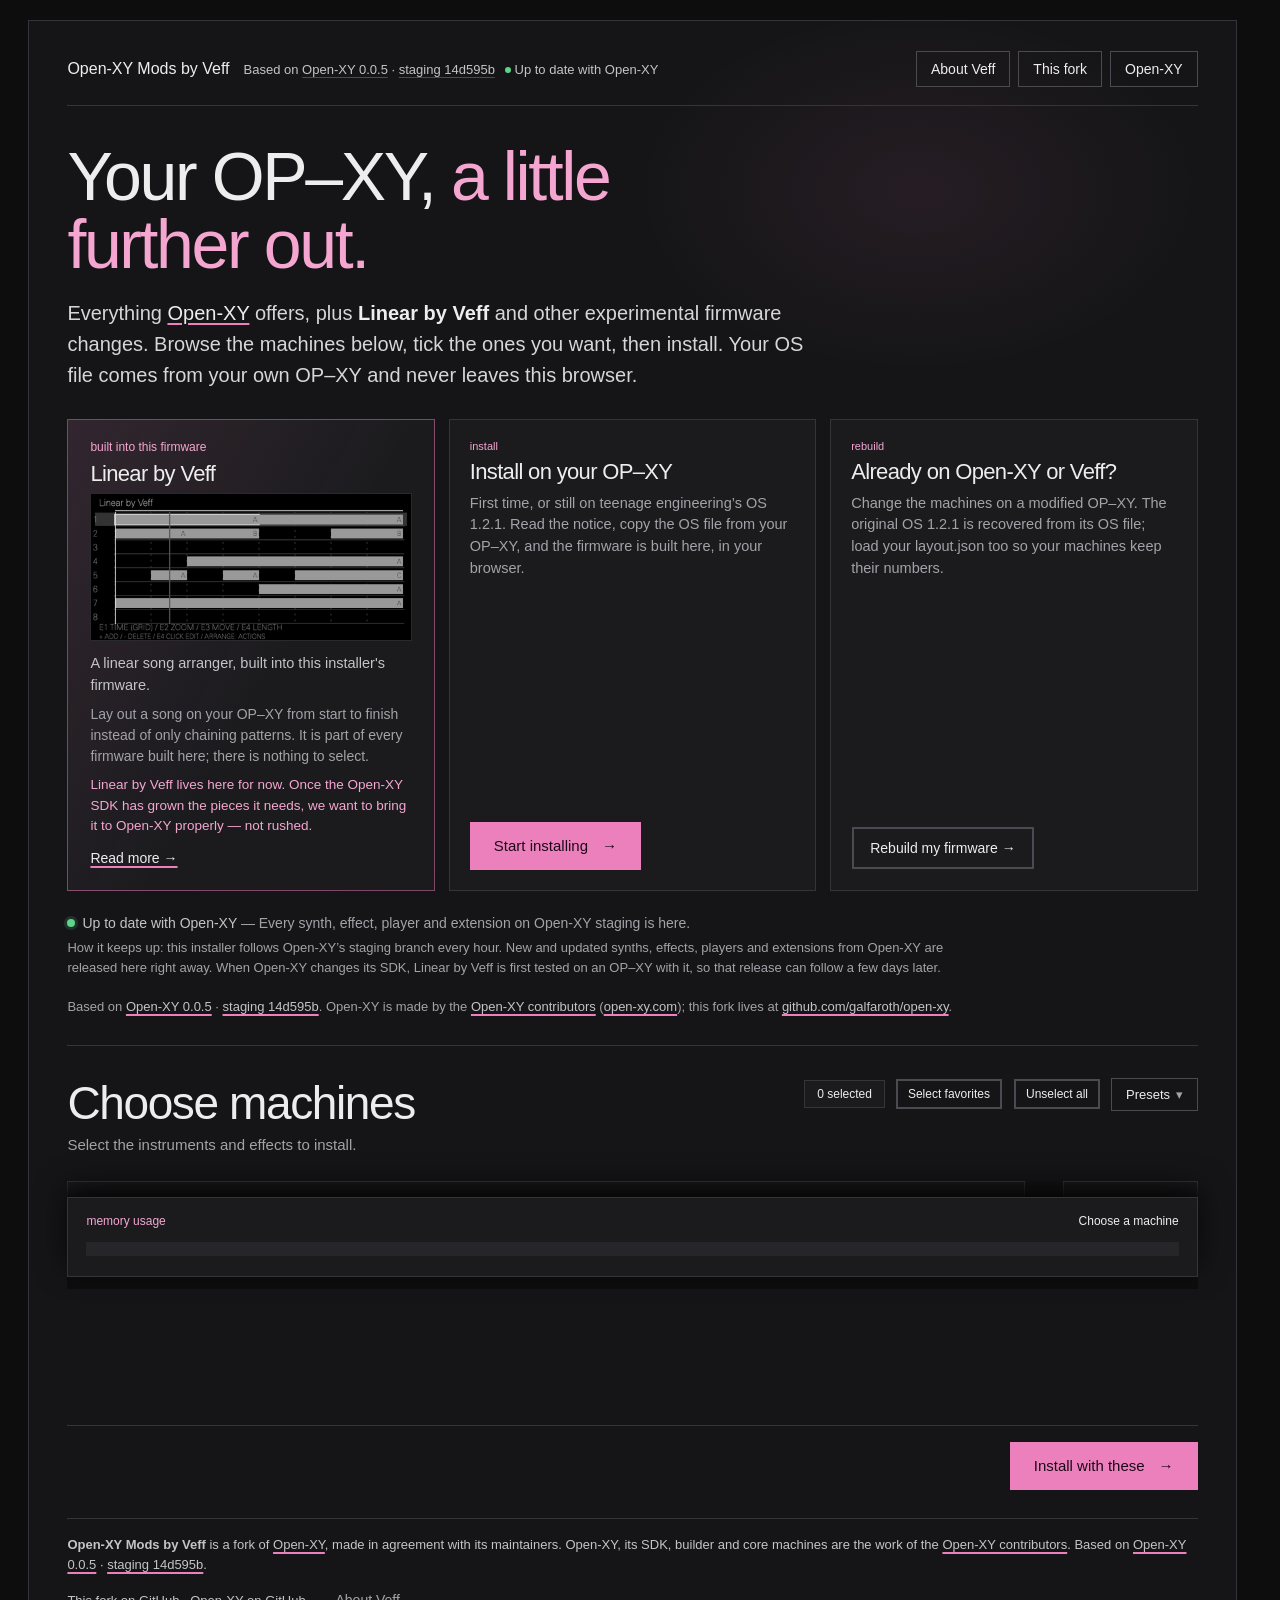
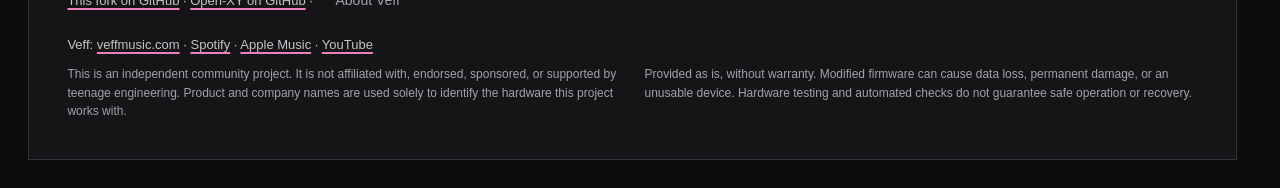
==== index.html @ 8dfc34b8 "Installer from veff/staging c35cbe0 (kit 011: Open-XY staging 14d595b) Co-Authored-By: Claude Opus 5" ====
<!doctype html>
<html lang="en">
<meta charset="utf-8">
<meta name="viewport" content="width=device-width,initial-scale=1">
<meta name="color-scheme" content="dark">
<meta name="theme-color" content="#0d0d0e">
<meta http-equiv="Content-Security-Policy" content="default-src 'none'; script-src 'self' blob: 'wasm-unsafe-eval'; style-src 'self' 'unsafe-inline'; img-src data: blob:; connect-src 'self'; base-uri 'none'; form-action 'none'">
<title>Open-XY Mods by Veff</title>
<meta name="description" content="Open-XY Mods by Veff: an Open-XY installer for the OP–XY with everything Open-XY offers, plus Linear by Veff and other experimental changes. Your firmware never leaves your browser.">
<!-- styles -->
<script type="module" crossorigin src="./assets/index-CyE6xNlh.js"></script>
<link rel="stylesheet" crossorigin href="./assets/index-BJRXns6r.css">

<body>
<main>
  <aside class="sidebar">
  <header class="masthead"><div class="brand"><span class="brand-mark" aria-hidden="true"></span><span class="brand-words"><strong class="brand-name">Open-XY Mods by Veff</strong><span class="brand-product">installer<span id="builder-version" class="brand-version"></span></span><span class="brand-base"><span data-veff-base></span> <span class="brand-sync" data-veff-sync="short"></span></span></span></div></header>
  <nav class="steps" id="phase-nav" hidden aria-label="Build progress">
    <button data-step="1" aria-current="step"><span class="nav-icon" data-icon="firmware"></span><span><b>01</b>OS</span></button>
    <button data-step="2" disabled><span class="nav-icon" data-icon="machines"></span><span><b>02</b>Machines</span></button>
    <button data-step="3" disabled><span class="nav-icon" data-icon="controls"></span><span><b>03</b>Extensions</span></button>
    <button data-step="4" disabled><span class="nav-icon" data-icon="install"></span><span><b>04</b>Install</span></button>
  </nav>
  <div id="install-summary" class="install-summary" hidden><button type="button" id="install-change" class="text-button" aria-label="Back to the catalog to change the selection">← Change selection</button><span id="install-summary-text"></span></div>
  <nav class="source-links" aria-label="Projects"><button type="button" class="source-link about-open" data-about-open hidden>About Veff</button><a class="source-link" href="https://github.com/galfaroth/open-xy" target="_blank" rel="noopener noreferrer">This fork</a><a class="source-link" href="https://github.com/etcetc000/open-xy" target="_blank" rel="noopener noreferrer">Open-XY</a></nav>
  </aside>
  <div class="main-stage">
  <section id="browser-gate" class="panel browser-notice" aria-labelledby="browser-notice-title">
    <span class="eyebrow">Before you start</span>
    <h1 id="browser-notice-title" tabindex="-1">Use a compatible desktop browser.</h1>
    <p>This guide needs Web MIDI for device setup and WebUSB for file transfers on Mac. Desktop Chrome, Edge and Opera support both.</p>
    <p id="browser-blocked" role="alert" hidden>This browser doesn’t expose both required features, or you’re using a mobile device. Open this page in a compatible browser on your computer. <a href="https://www.google.com/chrome/" target="_blank" rel="noopener noreferrer">Get Chrome</a></p>
    <noscript><p>JavaScript is required to check your browser and use the builder.</p></noscript>
    <button type="button" class="text-button gate-browse" data-browse hidden>← Back to the machines</button>
  </section>
  <section id="risk-gate" class="panel risk-notice" aria-labelledby="risk-title" hidden>
    <span class="eyebrow">Before you start</span>
    <h1 id="risk-title" tabindex="-1">Before you modify your OP–XY</h1>
    <p>This is experimental, unofficial software for modifying your device's firmware.</p>
    <p>Modified firmware can cause data loss, permanent hardware damage, or make your device unusable ("bricking"). Recovery is not guaranteed.</p>
    <p>This site and its software are independent of teenage engineering and are not affiliated with, endorsed, sponsored, or supported by teenage engineering.</p>
    <p>The software is provided as is, without warranty. Proceed only if you understand and accept these risks. Back up any device content you want to keep before installing modified firmware.</p>
    <form id="risk-form">
      <label class="risk-accept"><input id="risk-acknowledgement" type="checkbox" required disabled><span>I have read this notice, understand the risks, and accept responsibility for proceeding and for any resulting damage or data loss.</span></label>
      <button id="risk-continue" class="primary" type="submit" disabled>Continue to builder</button>
    </form>
    <noscript><p>JavaScript is required to acknowledge this notice and use the builder.</p></noscript>
    <button type="button" class="text-button gate-browse" data-browse hidden>← Back to the machines</button>
  </section>
  <div id="builder-workspace" hidden inert>
  <p id="status" role="status" aria-live="polite">Loading machines…</p>
  <section data-page="1" class="input-page" aria-labelledby="input-title">
    <div class="page-header"><div><span class="eyebrow">Step 1 of 4 · OS</span><h1 id="input-title" class="sr-only" tabindex="-1">Choose OS</h1></div></div>
    <!-- Step 1 screens share the guide's layout: the OP–XY on the left, the step on the right. -->
    <!-- The OS version comes first: an open-xy OS made from an older OS is not 1.2.1. -->
    <section id="os-version" class="panel flow-shell step-screen" aria-labelledby="os-version-title">
      <div class="flow-body"><div class="flow-visual" data-device-art></div><div class="flow-copy">
        <h2 id="os-version-title" tabindex="-1">Is your OP–XY on OS 1.2.1?</h2>
        <p>open-xy builds only from teenage engineering’s OS 1.2.1. An open-xy OS made from an older OS does not count: if your OP–XY shows OPEN at startup, it must end in 1.2.1.</p>
        <div class="flow-actions"><button id="os-version-yes" class="primary">Yes, it’s on 1.2.1</button><button id="os-version-no" class="secondary">No, or I’m not sure</button></div>
      </div></div>
    </section>
    <section id="os-update" class="panel flow-shell step-screen" aria-labelledby="os-update-title" hidden>
      <div class="flow-body"><div class="flow-visual" data-device-art></div><div class="flow-copy">
        <h2 id="os-update-title" tabindex="-1">Install OS 1.2.1 first.</h2>
        <p>Install it with teenage engineering’s updater, as for any OS update. It keeps your projects and replaces an open-xy OS.</p>
        <p><a href="https://teenage.engineering/_software/op-xy/opxy_firmware_1_2_1.tfw" target="_blank" rel="noopener noreferrer">Download official OS 1.2.1 (.tfw)</a> · <a href="https://teenage.engineering/guides/op-xy/te-boot" target="_blank" rel="noopener noreferrer">Official installation guide</a></p>
        <div class="flow-actions"><button id="os-update-done" class="primary">It’s on 1.2.1 now</button></div>
        <div class="flow-navigation"><button id="os-update-back" class="text-button">← Back</button></div>
      </div></div>
    </section>
    <section id="computer-choice" class="panel flow-shell step-screen" aria-labelledby="computer-title" hidden>
      <div class="flow-body"><div class="flow-visual" data-device-art></div><div class="flow-copy">
        <h2 id="computer-title" tabindex="-1">Which computer are you using?</h2>
        <p>Choose your computer so we can show the right file transfer steps.</p>
        <div class="flow-actions"><button id="source-mac" class="primary">Mac</button><button id="source-windows" class="secondary">Windows</button></div>
      </div></div>
    </section>
    <section id="source-start" class="panel flow-shell step-screen" aria-labelledby="source-title" hidden>
      <div class="flow-body"><div id="source-device-art" class="flow-visual" data-device-art></div><div class="flow-copy">
        <h2 id="source-title" tabindex="-1">Start with your OP–XY’s OS file.</h2>
        <p class="os-note"><strong>This is not the .tfw update file teenage engineering hosts on its site.</strong> It is the OS file, os.ldr, that your OP–XY keeps on itself. Copy it from your device.</p>
        <div class="flow-actions"><button id="source-device" class="primary">Help me get the OS file</button><button id="source-local" class="secondary">I already have the OS file</button></div>
        <div class="flow-navigation"><button id="source-computer-change" class="text-button">Change computer</button></div>
      </div></div>
    </section>
    <div id="source-flow-host" class="flow-shell"></div>
    <section id="file-panel" class="panel flow-shell step-screen" aria-labelledby="files-title" hidden>
    <div class="flow-body"><div class="flow-visual" data-device-art></div><div class="flow-copy file-panel">
    <h2 id="files-title" tabindex="-1">Choose your OS file.</h2>
    <label class="drop" id="firmware-drop"><span class="file-icon" data-icon="firmware" aria-hidden="true"></span><strong>Choose OS</strong><span>or drop os.ldr here</span><input id="firmware" type="file" accept=".ldr" aria-label="Choose OS"></label>
    <p id="firmware-result" class="file-result" role="status" aria-live="polite">OP–XY OS 1.2.1 · original or open-xy</p>
    <button id="firmware-replace" class="file-button" hidden>Choose a different OS file</button>
    <a id="source-backup" class="file-button" download="os.ldr" hidden>Save a backup of the original OS</a>
    <p id="files-note" class="os-note"><strong>This is not the .tfw update file teenage engineering hosts on its site.</strong> It is the OS file, os.ldr, that your OP–XY keeps on itself. Copy it from your device.</p>
    <details><summary>Load your layout.json</summary><input id="restore" type="file" accept=".json" aria-label="Load your layout.json: your machines keep their numbers"></details>
    </div></div>
    </section>
    <div id="file-actions" class="actions flow-shell" hidden><button id="files-back" class="secondary">← Back</button><button id="choose" class="primary" disabled>Choose machines <span aria-hidden="true">→</span></button></div>
  </section>
  <section data-page="2" hidden aria-labelledby="machines-title">
    <section id="veff-intro" class="veff-intro" aria-labelledby="veff-intro-title" hidden>
      <div class="veff-top">
        <div class="veff-brand"><strong class="veff-brand-name">Open-XY Mods by Veff</strong><span class="veff-brand-base"><span data-veff-base></span> <span class="brand-sync" data-veff-sync="short"></span></span></div>
        <nav class="veff-links" aria-label="About and projects"><button type="button" class="text-button about-open" data-about-open hidden>About Veff</button><a href="https://github.com/galfaroth/open-xy" target="_blank" rel="noopener noreferrer">This fork</a><a href="https://github.com/etcetc000/open-xy" target="_blank" rel="noopener noreferrer">Open-XY</a></nav>
      </div>
      <h2 id="veff-intro-title" class="veff-title">Your OP–XY, <span class="veff-hl">a little further out.</span></h2>
      <p class="veff-lead">Everything <a href="https://beta.open-xy.com" target="_blank" rel="noopener noreferrer">Open-XY</a> offers, plus <strong>Linear by Veff</strong> and other experimental firmware changes. Browse the machines below, tick the ones you want, then install. Your OS file comes from your own OP–XY and never leaves this browser.</p>
      <div class="veff-paths">
        <div class="path-card path-feature" data-veff-features="full"></div>
        <article class="path-card"><span class="path-tag">Install</span><h3>Install on your OP–XY</h3><p>First time, or still on teenage engineering’s OS 1.2.1. Read the notice, copy the OS file from your OP–XY, and the firmware is built here, in your browser.</p><button type="button" id="path-install" class="primary">Start installing <span aria-hidden="true">→</span></button></article>
        <article class="path-card"><span class="path-tag">Rebuild</span><h3>Already on Open-XY or Veff?</h3><p>Change the machines on a modified OP–XY. The original OS 1.2.1 is recovered from its OS file; load your layout.json too so your machines keep their numbers.</p><button type="button" id="path-rebuild" class="secondary">Rebuild my firmware <span aria-hidden="true">→</span></button></article>
      </div>
      <div class="veff-sync"><p class="veff-sync-state" data-veff-sync></p>
        <p class="veff-sync-how">How it keeps up: this installer follows Open-XY’s staging branch every hour. New and updated synths, effects, players and extensions from Open-XY are released here right away. When Open-XY changes its SDK, Linear by Veff is first tested on an OP–XY with it, so that release can follow a few days later.</p></div>
      <p class="veff-credit"><span data-veff-base></span>. Open-XY is made by the <a href="https://github.com/etcetc000/open-xy/graphs/contributors" target="_blank" rel="noopener noreferrer">Open-XY contributors</a> (<a href="https://open-xy.com" target="_blank" rel="noopener noreferrer">open-xy.com</a>); this fork lives at <a href="https://github.com/galfaroth/open-xy" target="_blank" rel="noopener noreferrer">github.com/galfaroth/open-xy</a>.</p>
    </section>
    <div class="page-header"><div><span class="eyebrow">Step 2 of 4 · Choose machines</span><h1 id="machines-title" tabindex="-1">Choose machines</h1><p>Select the instruments and effects to install.</p></div><div class="selection-tools"><span id="selection-count" class="counter">0 selected</span><button type="button" id="select-favorites" class="secondary compact" data-catalog-tool hidden>Select favorites</button><button type="button" id="unselect-all" class="secondary compact" data-catalog-tool hidden>Unselect all</button>
      <details id="machine-presets" class="presets"><summary>Presets</summary>
        <div class="presets-panel">
          <p id="presets-empty" class="presets-note">Save the machines you’ve selected to choose them again in one step.</p>
          <ul id="presets-list" class="presets-list" aria-label="Saved presets"></ul>
          <form id="preset-form" class="preset-form"><input id="preset-name" type="text" maxlength="40" placeholder="Preset name" aria-label="Preset name" autocomplete="off" spellcheck="false"><button type="submit" class="secondary">Save selection</button></form>
          <p id="preset-message" class="presets-note" role="status" aria-live="polite"></p>
          <p class="presets-note">Kept in this browser only.</p>
        </div>
      </details></div></div>
    <aside id="veff-featured" class="veff-featured" aria-label="Built into this firmware" hidden><div data-veff-features></div></aside>
    <div id="machine-workspace" class="workspace machine-workspace">
      <div class="browse-column"><div class="browse" role="search" aria-label="Find machines">
        <div class="browse-row"><input id="machine-search" type="search" placeholder="Search by name, author or keyword" aria-label="Search machines" autocomplete="off" spellcheck="false">
          <label class="browse-sort"><span>Sort</span><select id="machine-sort" aria-label="Sort machines"><option value="featured">Open-XY first</option><option value="name">Name</option><option value="author">Author</option><option value="kind">Kind</option></select></label></div>
        <div class="filters" role="group" aria-label="Filter machines by kind"><button data-filter="all" aria-pressed="true">All</button><button data-filter="synth" aria-pressed="false">Synths</button><button data-filter="drum" aria-pressed="false">Drums</button><button data-filter="sample" aria-pressed="false">Samplers</button><button data-filter="effect" aria-pressed="false">Effects</button><button data-filter="player" aria-pressed="false">Players</button><button data-filter="extension" aria-pressed="false" data-catalog-only hidden>Extensions</button><button id="favorites-filter" class="favorites-filter" aria-pressed="false"><span aria-hidden="true">★</span> Favorites</button></div>
        <div id="keyword-filters" class="keyword-filters" role="group" aria-label="Filter machines by keyword" hidden></div>
        <p id="browse-result" class="browse-result" role="status" aria-live="polite"></p>
      </div><div id="machines" class="machine-list"></div><div id="machine-capacity-host"><section id="selection-capacity" class="capacity" aria-label="Memory"><div class="capacity-heading"><h2>Memory usage</h2><strong id="room-value">Choose a machine</strong></div><div class="memory-bar" tabindex="0" aria-describedby="memory-breakdown"><div id="memory-map" class="memory-map" role="img" aria-label="Memory used by each machine"></div><div id="memory-breakdown" class="memory-breakdown" role="tooltip"><div id="memory-legend" class="memory-legend"></div><dl id="capacity-details" class="machine-facts"></dl><p id="capacity-foot" class="capacity-foot">CPU load is not measured</p></div></div></section></div></div>
      <aside class="inspector machine-inspector" aria-label="Machine details">
        <div class="detail-bar"><button id="detail-back" type="button" class="secondary detail-back">← All machines</button><button id="detail-select" type="button" class="primary detail-select" aria-pressed="false">Add to install</button></div>
        <div class="detail-media"><div class="preview-space"><div id="art-preview" class="art-preview"></div></div><p id="art-caption" class="caption"></p>
        <details id="preview-controls-panel" class="preview-options">
          <summary>Play it in the browser</summary>
          <div class="preview-options-body"><div id="controls" class="controls"></div><div id="audition-controls" class="audition-controls" aria-label="Sound preview"></div></div>
        </details></div>
        <div class="detail-info"><div class="summary-space"><div id="machine-summary"><div class="inspector-top"><span id="detail-kind" class="eyebrow detail-kind">Synth</span><span class="tag">Experimental</span></div><h2 id="detail-name" class="detail-name"></h2><p id="detail-description" class="detail-description"></p><p id="detail-keywords" class="detail-keywords"></p><p id="detail-source" class="detail-source"></p><p id="community-notice" class="community-notice" hidden>Community machines aren’t officially supported by the Open-XY SDK. Use at your own risk; instability or unexpected audio may occur.</p></div></div>
        <div id="detail-veff" class="detail-veff" hidden></div>
        <section class="detail-section" aria-labelledby="detail-controls-title"><h3 id="detail-controls-title">Controls</h3><div id="detail-controls-list"></div></section>
        <section class="detail-section" aria-labelledby="detail-help-title"><h3 id="detail-help-title">How to use it</h3><div id="detail-help-text" class="detail-help"></div></section>
        <details class="detail-facts"><summary>Machine details</summary><dl class="machine-facts" id="machine-facts"></dl></details></div>
      </aside>
    </div>

    <div class="actions"><button data-step="1" class="secondary">← OS</button><button id="choose-extensions" class="primary" disabled>Choose extensions <span aria-hidden="true">→</span></button><button type="button" id="browse-install" class="primary browse-install">Install with these <span aria-hidden="true">→</span></button></div>
  </section>
  <section data-page="3" hidden aria-labelledby="extensions-title">
    <div class="page-header"><div><span class="eyebrow">Step 3 of 4 · Extensions</span><h1 id="extensions-title" tabindex="-1">Choose extensions</h1><p>Choose optional changes to your OP–XY’s look and workflow.</p></div><span id="extension-count" class="counter">None selected</span></div>
    <div class="workspace extension-workspace">
      <div class="extension-list-column"><div id="graphics-extension" class="machine graphics-extension">
        <label class="graphics-extension-check"><input id="grayscale-graphics" type="checkbox" aria-label="Grayscale machine graphics" aria-describedby="graphics-note"></label>
        <span class="machine-icon" data-icon="settings"></span>
        <div class="graphics-extension-copy"><label for="grayscale-graphics" class="graphics-extension-name">Grayscale machine graphics</label>
          <p id="graphics-note">Changes all selected custom machine screens to grayscale. Stock screens and grayscale designs stay unchanged.</p>
          <div class="graphics-extension-actions"><button id="preview-selected" type="button" class="secondary preview-selected" aria-haspopup="dialog" disabled>Configure</button><span id="graphics-overrides-count" aria-live="polite">All machines use the default.</span></div>
        </div>
      </div><div id="extensions" class="machine-list"></div><p id="extensions-empty" hidden>No other extensions are available in this collection.</p><div id="extension-capacity-host"></div></div>
      <aside class="inspector extension-inspector" aria-label="Extension details">
        <div id="extension-details"><div class="inspector-top"><span class="eyebrow">Extension</span><span class="tag">Experimental</span></div><h2 id="extension-name"></h2><p id="extension-description" class="detail-description"></p><p id="extension-note" class="extension-note"></p></div>
        <section class="selection-summary" aria-label="Your firmware"><h3>Your firmware</h3><dl id="build-selection" class="machine-facts"></dl><p id="extension-memory" class="caption" role="status"></p></section>
      </aside>
    </div>
    <div class="actions"><button data-step="2" class="secondary">← Machines</button><button id="build" class="primary" disabled>Build firmware <span aria-hidden="true">→</span></button></div>
  </section>
  <div id="capacity-toast" class="capacity-toast" role="alert" hidden></div>
  <dialog id="linear-guide" class="about-veff linear-guide" aria-labelledby="linear-guide-title"></dialog>
  <dialog id="about-veff" class="about-veff" aria-labelledby="about-veff-title"></dialog>
  <dialog id="selected-previews" aria-labelledby="selected-previews-title" aria-describedby="selected-previews-note">
    <div class="selected-previews-heading"><div class="selected-previews-title-group"><h2 id="selected-previews-title">Machine graphics</h2><span id="selected-previews-count"></span></div><button id="close-selected-previews" type="button" class="secondary" autofocus>Done</button></div>
    <div class="graphics-bulk-actions" role="group" aria-label="Apply graphics to all selected machines">
      <button id="graphics-all-grayscale" type="button" class="secondary">Make all grayscale</button>
      <button id="graphics-all-original" type="button" class="secondary">Restore all originals</button>
    </div>
    <p id="selected-previews-note">Change all machines together, or customize each below.</p>
    <div id="selected-previews-list" class="selected-previews-list"></div>
    <p class="selected-previews-footnote">Your choices apply to the build. Previews are static and silent.</p>
    <details class="graphics-example-disclosure"><summary>Comparison examples</summary>
    <section class="graphics-examples" aria-labelledby="graphics-examples-title">
      <h2 id="graphics-examples-title">Compare the look</h2>
      <div id="graphics-examples"></div>
      <p class="examples-note">Illustrative screens. Your machines may provide their own grayscale designs.</p>
    </section>
    </details>
  </dialog>
  <section data-page="4" class="download-page" hidden aria-labelledby="download-title">
    <div class="page-header"><div><span class="eyebrow">Step 4 of 4 · Install</span><h1 id="download-title" tabindex="-1">Install</h1><p id="download-summary"></p><p id="download-graphics"></p></div></div>
    <div id="download-overview" class="download-overview flow-shell">
    <div class="download-card"><div id="bundle-art" tabindex="0" role="region" aria-label="Build ZIP contents"></div><h2>Ready to install</h2>
      <div id="route-choice" class="route-choice"><p id="route-title">Which computer will you install from?</p><div class="route-options">
        <button type="button" id="route-mac" class="route-option"><strong>Mac <span aria-hidden="true">→</span></strong><span id="route-mac-note"></span></button>
        <a id="download" class="route-option" download="open-xy.zip"><strong>Windows <span aria-hidden="true">↓</span></strong><span>Downloads the ZIP. Copy it with File Explorer.</span></a>
      </div><button id="route-change" class="text-button" hidden>Change computer</button></div></div>
    <p class="qualification">Checks passed. This combination hasn’t been tested on a device, so CPU load and recovery aren’t guaranteed.</p>
    <details><summary>What was checked</summary><ul><li>Your OS file matched OP–XY OS 1.2.1 exactly</li><li>Only the reviewed changes were made, and the machines fit their memory</li><li>The original OS can be rebuilt from the new one</li></ul><p id="output-hash" class="hash"></p></details>
    </div>
    <div id="install-flow-host" class="flow-shell"></div>
    <div id="download-actions" class="actions flow-shell"><button data-step="3" class="secondary">← Extensions</button><button id="save-layout" class="secondary">Save layout</button></div>
  </section>
  </div>
  <footer>
      <div class="footer-credit">
        <p><strong>Open-XY Mods by Veff</strong> is a fork of <a href="https://open-xy.com" target="_blank" rel="noopener noreferrer">Open-XY</a>, made in agreement with its maintainers. Open-XY, its SDK, builder and core machines are the work of the <a href="https://github.com/etcetc000/open-xy/graphs/contributors" target="_blank" rel="noopener noreferrer">Open-XY contributors</a>. <span data-veff-base></span>.</p>
        <p><a href="https://github.com/galfaroth/open-xy" target="_blank" rel="noopener noreferrer">This fork on GitHub</a> · <a href="https://github.com/etcetc000/open-xy" target="_blank" rel="noopener noreferrer">Open-XY on GitHub</a> · <button type="button" class="text-button about-open" data-about-open hidden>About Veff</button></p>
        <p class="about-links-footer" data-about-links hidden></p>
      </div>
      <div class="footer-copy">
        <p>This is an independent community project. It is not affiliated with, endorsed, sponsored, or supported by teenage engineering. Product and company names are used solely to identify the hardware this project works with.</p>
        <p>Provided as is, without warranty. Modified firmware can cause data loss, permanent damage, or an unusable device. Hardware testing and automated checks do not guarantee safe operation or recovery.</p>
      </div>
    <details class="notices" hidden><summary>Software notices</summary><pre id="notices"></pre></details>
  </footer>
  </div>
</main>
<section id="device-flow" class="panel" aria-labelledby="flow-title" hidden>
  <span id="flow-progress" class="eyebrow"></span>
  <div class="flow-body">
  <div id="flow-visual" class="flow-visual"></div>
  <div class="flow-copy">
  <h2 id="flow-title" tabindex="-1"></h2>
  <p id="flow-preview-note" hidden>Preview only. Build firmware in the builder to send files to your OP–XY.</p>
  <p id="flow-detail"></p>
  <ol id="flow-instructions" class="instruction-list" hidden></ol>
  <div id="recovery-downloads" hidden>
    <p><a href="https://teenage.engineering/_software/op-xy/opxy_firmware_1_2_1.tfw" target="_blank" rel="noopener noreferrer">Download official OS 1.2.1 (.tfw)</a> · <a href="https://teenage.engineering/guides/op-xy/te-boot" target="_blank" rel="noopener noreferrer">Official installation guide</a></p>
    <button id="recovery-disable-again" class="secondary">Dev menu still visible · Disable again</button>
  </div>
  <aside id="flow-missing-os" class="install-reminder" aria-labelledby="missing-os-title" hidden>
    <h3 id="missing-os-title">Connected, but can’t find os.ldr?</h3>
    <p>On rare occasions, a factory reset or initialization can leave your OP–XY without the original os.ldr file. Disable the dev menu, reinstall OS 1.2.1 with the dev menu disabled, then try again.</p>
    <button id="missing-os-help" class="primary">The OS file is missing · Help me recover it</button>
  </aside>
  <aside id="flow-copy-reminder" class="install-reminder" aria-labelledby="copy-reminder-title" hidden>
    <h3 id="copy-reminder-title">Yes, copy to the ROOT folder.</h3>
    <p>Copy the extracted ZIP’s contents to the top level of your OP–XY. Do not put these files back in <code>upgrade/firmware/blackfin/bin</code>.</p>
    <p><strong>Replace existing files if prompted.</strong></p>
  </aside>
  <aside id="flow-install-reminder" class="install-reminder" aria-labelledby="install-reminder-title" hidden>
    <h3 id="install-reminder-title">You are not done yet!</h3>
    <p>Copying the files does not finish installation. Continue through the next steps to install the OS before restarting.</p>
  </aside>
  <details id="flow-file-details" hidden><summary>File locations</summary><div id="flow-files"></div></details>
  <section id="mtp-panel" class="direct-copy" aria-labelledby="mtp-title" hidden>
    <h3 id="mtp-title" class="sr-only">Sending to your OP–XY</h3>
    <div id="mtp-sending" hidden><div class="transfer-bar"><span id="mtp-bar"></span></div><p id="mtp-progress" class="file-result"></p><p id="mtp-current" class="transfer-current"></p></div>
    <ol id="mtp-log" class="transfer-log" aria-label="Transfer log" aria-live="polite" hidden></ol>
  </section>
  <details id="mtp-faq" hidden><summary>MTP troubleshooting FAQ</summary>
    <h3>Did installing soundpacks cause this?</h3>
    <p>We don’t know. Persistent failures were reported with soundpacks installed, but that does not establish a cause. Removing soundpacks has not been verified as a fix.</p>
    <h3>Field Kit and OpenMTP both fail. What next?</h3>
    <p>The fresh-install guide walks you through formatting the drive and reinstalling official OS 1.2.1 before installing Open-XY. Back up your files first: formatting erases the drive. This resolved a reported MTP problem, but is not a guaranteed fix.</p>
    <h3>MTP works, but the original OS file is missing.</h3>
    <p>This is a separate problem. Return to the OS-copy step and select “The OS file is missing · Help me recover it”. That guide reinstalls the official OS without directing you to format the drive.</p>
    <h3>Where do the new build files go?</h3>
    <p>Copy <code>os.ldr</code> to the root and merge <code>content/</code> into the root’s content folder. After copying, follow the write-OS steps; copying alone does not install firmware.</p>
  </details>
  <div id="flow-actions" class="flow-actions"></div>
  <button type="button" id="mtp-help-button" class="secondary mtp-help-button" hidden>I’m having trouble connecting to MTP</button>
  <p id="dev-status" role="status" aria-live="polite"></p>
  <button type="button" id="dev-cancel" hidden>Cancel connection</button>
  <details id="connection-help" hidden><summary>Connection help</summary><p>Use a compatible desktop browser, such as Chrome or Edge. Close other MIDI apps. If this page cannot get MIDI permission, use the <a href="https://bagofwaffles.github.io/ferret/op-xy/" target="_blank" rel="noopener noreferrer">hosted Ferret tool</a>, then check the menu here again.</p><div id="midi-diagnostics" hidden><p>MIDI ports reported by this browser at the last connection attempt:</p><pre id="midi-ports"></pre></div><p class="attribution"><a href="https://github.com/bagofwaffles/ferret" target="_blank" rel="noopener noreferrer">Ferret by Bag of Waffles</a> · MIT license</p></details>
  <div class="flow-navigation"><button id="flow-back" class="secondary">← Back</button><button id="flow-exit" class="text-button">Back to file choice</button><a id="flow-download" class="file-button" download="open-xy.zip" hidden>Download ZIP</a></div>
  </div>
  </div>
</section>
<script id="kit-data" type="application/json"></script>
</body></html>
---- assets/index-BJRXns6r.css ----
:root{--lightningcss-light: ;--lightningcss-dark:initial;color-scheme:dark;--paper:#0d0d0e;--panel:#151517;--card:#1b1b1e;--soft:#26262a;--raised:#2e2e33;--line:#34343a;--line-strong:#4a4a52;--ink:#ededee;--ink-2:#c4c4c8;--muted:#a2a2a9;--pink:#ec80bd;--pink-hover:#f59bcd;--pink-ink:#1d0819;--pink-text:#f4a6d1;--pink-soft:#ec80bd24;--pink-line:#ec80bd73;--accent:var(--pink);--accent-ink:var(--pink-ink);--accent-hover:var(--pink-hover);--warning:#ccc;--error:#ffd0e6;--code:#ccc;--state:#aaa;--shared:#6f6f76;--tables:#9a9aa1;--linear-share:repeating-linear-gradient(135deg,#ec80bd 0 3px,#7a2f58 3px 6px);--extension-share:repeating-linear-gradient(135deg,#9a9aa1 0 3px,#4a4a52 3px 6px);--machine-1:#ec80bd;--machine-2:#e3e3e6;--machine-3:#a2557f;--machine-4:#9a9aa1;--radius:0;--radius-s:0;--gutter:16px;--sans:"Univers Next Pro","UniversNextPro","Univers LT Std","Univers","Helvetica Neue",Helvetica,Arial,system-ui,sans-serif;--mono:ui-monospace,SFMono-Regular,Menlo,Consolas,monospace;font:300 16px/1.5 var(--sans);color:var(--ink);background:var(--paper);-webkit-font-smoothing:antialiased}@media (min-width:720px){:root{--gutter:28px}}*{box-sizing:border-box}html{scrollbar-gutter:stable;-webkit-text-size-adjust:100%}body{background:var(--paper);margin:0;overflow-x:hidden}[hidden]{display:none!important}::selection{background:var(--pink);color:var(--pink-ink)}button,input,select,a{font:inherit}button,a.file-button,summary{cursor:pointer}button{color:inherit;background:0 0;border:1px solid #0000;border-radius:0;min-height:44px;padding:10px 18px}button:disabled{opacity:.4;cursor:not-allowed}button:not(:disabled):hover{background:var(--soft)}:focus-visible,button:focus-visible,a:focus-visible,input:focus-visible,select:focus-visible,summary:focus-visible{outline:3px solid var(--pink);outline-offset:3px}h1,h2,h3,p{margin:0 0 12px}h1,h2,h3{letter-spacing:-.02em;font-weight:400;line-height:1.1}h1{letter-spacing:-.03em;font-size:clamp(30px,3.8vw,46px);font-weight:400}h2{font-size:clamp(22px,2.4vw,28px)}h3{letter-spacing:0;font-size:16px;font-weight:400}h1[tabindex="-1"],h2[tabindex="-1"]{outline:none}p{color:var(--muted);font-weight:400}.veff-lead{font-weight:400}a{color:var(--ink);-webkit-text-decoration-color:var(--pink);text-decoration-color:var(--pink);text-underline-offset:3px;text-decoration-thickness:2px}a:hover{-webkit-text-decoration-color:var(--ink);text-decoration-color:var(--ink)}code,kbd{font-family:var(--mono);overflow-wrap:anywhere;font-size:.86em}.sr-only{clip-path:inset(50%);width:1px;height:1px;position:absolute;overflow:hidden}main{max-width:1440px;padding:0 var(--gutter) 28px;margin:0 auto}.sidebar{z-index:20;background:color-mix(in srgb,var(--paper) 88%,transparent);-webkit-backdrop-filter:blur(10px);border-bottom:1px solid var(--line);align-items:center;gap:12px 24px;min-height:72px;padding:10px 0;display:flex;position:sticky;top:0}.masthead{flex:none;min-width:0}.brand{align-items:center;gap:12px;min-width:0;display:flex}.brand-mark{width:32px;height:32px;box-shadow:inset 0 0 0 2px var(--ink);background:#202024;border-radius:50%;flex:none;position:relative}.brand-mark:after{content:"";background:var(--pink);border-radius:0;width:4px;height:10px;margin-left:-2px;position:absolute;top:5px;left:50%}.brand-words{min-width:0;line-height:1.2;display:grid}.brand-name{letter-spacing:-.04em;font-size:19px;font-weight:500}.brand-product{font:12px var(--sans);letter-spacing:0;text-transform:lowercase;color:var(--pink-text)}.brand-version{color:var(--muted);text-transform:none;margin-left:8px}.brand:has(.brand-base:not(:empty)) .brand-version{display:none}.brand-base{color:var(--muted);font-size:11px}.brand-base a{color:inherit;text-decoration-thickness:1px}.steps{background:var(--panel);border:1px solid var(--line);border-radius:0;gap:4px;margin:0 auto;padding:4px;display:flex}.steps button{align-items:center;gap:8px;min-height:40px;padding:6px 14px 6px 8px;font-size:14px;font-weight:500;display:flex}.steps button>span:last-child{align-items:baseline;gap:6px;display:flex}.steps b{font:11px var(--sans);color:var(--muted);font-weight:400}.steps [aria-current=step]{background:var(--pink);color:var(--pink-ink)}.steps [aria-current=step] b{color:var(--pink-ink)}.steps [aria-current=step]:not(:disabled):hover{background:var(--pink-hover)}.nav-icon{flex:none;width:24px;display:flex}.nav-icon svg{width:100%}.source-links{gap:4px;margin-left:auto;display:flex}.steps:not([hidden])~.source-links{margin-left:0}[data-veff] .brand-mark,[data-veff] .brand-product{display:none}[data-veff] .brand-name{letter-spacing:0;font-size:16px}[data-flow=catalog] .steps [data-step="2"],[data-flow=catalog] .steps [data-step="3"],[data-flow=catalog] .source-links,[data-flow=catalog] .masthead{display:none}.install-summary{color:var(--ink);flex-wrap:wrap;order:-1;align-items:center;gap:4px 14px;font-size:15px;display:flex}#install-summary-text{font-weight:500}.summary-count{color:var(--pink-text);font-weight:500}#install-summary-text{cursor:help;outline-offset:4px;position:relative}.summary-list{z-index:30;background:var(--paper);border:1px solid var(--line-strong);grid-template-columns:repeat(auto-fill,minmax(150px,1fr));gap:14px 22px;min-width:min(520px,100vw - 32px);padding:16px 18px;font-weight:400;display:none;position:absolute;top:calc(100% + 10px);left:0;box-shadow:0 12px 32px #000c}#install-summary-text:hover .summary-list,#install-summary-text:focus .summary-list,#install-summary-text:focus-within .summary-list{display:grid}.summary-group h3{color:var(--pink-text);margin:0 0 6px;font-size:11px;font-weight:400}.summary-group ul{margin:0;padding:0;list-style:none}.summary-group li{color:var(--ink-2);font-size:13px;line-height:1.5}.install-summary #install-change{border:1px solid var(--line-strong);min-height:34px;color:var(--ink);font:500 13px var(--sans);align-items:center;padding:0 14px;text-decoration:none;display:inline-flex}.install-summary #install-change:hover{border-color:var(--ink-2);background:var(--soft)}.install-summary[hidden]{display:none}.install-summary .text-button{min-height:0;color:var(--ink);text-decoration:underline;-webkit-text-decoration-color:var(--pink);text-decoration-color:var(--pink);text-underline-offset:3px;padding:0}.source-link{color:var(--muted);border-radius:0;padding:8px 12px;font-size:13px;font-weight:500;text-decoration:none}.source-link:hover{color:var(--ink);background:var(--soft)}.main-stage{background:var(--panel);border:1px solid var(--line);border-radius:0;min-width:0;margin-top:20px;padding:clamp(20px,3vw,44px)}#builder-workspace{max-width:1240px;margin:auto}#status{border:1px solid var(--line);background:var(--card);border-radius:0;padding:12px 16px;font-size:14px}#status:empty{display:none}#status[data-error=true],#dev-status[data-error=true]{color:var(--error);border:1px solid var(--pink-line);background:#2a1622;border-radius:0;padding:14px}[data-page]{min-width:0}.panel{background:0 0;border:0;margin:0;padding:0}.flow-shell{width:100%}.eyebrow,.veff-kicker{font:12px var(--sans);letter-spacing:0;text-transform:lowercase;color:var(--pink-text);margin-bottom:14px;display:block}.page-header{margin:0 0 24px;position:relative}.page-header h1{margin-bottom:6px}.page-header p{max-width:660px;margin:6px 0 0;font-size:15px}.counter{font:12px var(--sans);color:var(--ink);background:var(--card);border:1px solid var(--line);border-radius:0;padding:6px 12px;display:inline-block}#extension-count{position:absolute;top:0;right:0}.primary{background:var(--pink);color:var(--pink-ink);border:0;border-radius:0;justify-content:center;align-items:center;gap:14px;min-height:48px;padding:12px 24px;font-size:15px;font-weight:500;text-decoration:none;display:inline-flex}.primary:not(:disabled):hover{background:var(--pink-hover)}.primary:disabled{box-shadow:none}.secondary{color:var(--ink);box-shadow:inset 0 0 0 2px var(--line-strong);font-size:14px;font-weight:500}.secondary:not(:disabled):hover{background:var(--soft);box-shadow:inset 0 0 0 2px var(--ink-2)}.text-button{color:var(--muted);font-size:14px}.text-button:not(:disabled):hover{color:var(--ink)}.mtp-help-button{max-width:100%;margin-top:12px}.veff-intro{border-bottom:1px solid var(--line);margin:0 0 32px;padding-bottom:28px;position:relative}#builder-workspace:not([data-browse=true]) .veff-intro{display:none}.veff-intro:before{content:"";pointer-events:none;background:radial-gradient(closest-side,#ec80bd14,#0000);width:min(560px,80%);height:360px;position:absolute;top:-40px;right:0}.veff-title{letter-spacing:-.035em;max-width:18ch;margin-bottom:20px;font-size:clamp(34px,5.6vw,68px);font-weight:400;line-height:1;position:relative}.veff-hl{color:var(--pink-text)}.veff-lead{color:#d6d6da;max-width:760px;font-size:clamp(17px,1.7vw,20px);line-height:1.55;position:relative}.veff-lead strong{color:var(--ink)}.veff-paths{grid-template-columns:repeat(3,minmax(0,1fr));gap:14px;margin:28px 0 0;display:grid;position:relative}.path-card{background:var(--card);border:1px solid var(--line);border-radius:0;flex-direction:column;align-items:flex-start;gap:8px;min-width:0;padding:20px;display:flex}.path-card h3{letter-spacing:-.03em;margin:0;font-size:22px}.path-card p{margin:0 0 6px;font-size:14.5px;line-height:1.5}.path-card>button{margin-top:auto}.path-tag{font:11px var(--sans);letter-spacing:0;text-transform:lowercase;color:var(--pink-text)}.path-card.path-feature{background:0 0;border:0;padding:0}.path-feature .veff-feature{height:100%}.veff-feature{background:linear-gradient(120deg,#ec80bd1c,transparent 55%),var(--card);border:1px solid var(--pink-line);border-radius:0;padding:20px 22px;position:relative}.veff-feature .veff-kicker{margin-bottom:8px}.veff-feature-screen{background:#000;border:1px solid #2a2a2e;margin:4px 0 12px}.veff-feature-screen img{width:100%;height:auto;display:block}.veff-featured .veff-feature-screen{display:none}.veff-feature h3{margin-bottom:6px;font-size:22px}.veff-feature p{color:var(--ink-2);margin:0;font-size:14.5px}.veff-feature .veff-feature-help{color:var(--muted);max-width:780px;margin-top:8px;font-size:14px}.veff-feature .veff-feature-note{color:var(--pink-text);margin-top:8px;font-size:13.5px}.veff-credit{color:var(--muted);margin:20px 0 0;font-size:13px}main:has(#builder-workspace[data-browse=true]) .sidebar{display:none}[data-page]:has(.machine-workspace[data-view=detail]) .veff-intro>:not(.veff-top){display:none}[data-page]:has(.machine-workspace[data-view=detail]) .veff-intro:before{display:none}[data-page]:has(.machine-workspace[data-view=detail])>.page-header{display:none}[data-page]:has(.machine-workspace[data-view=detail]) .veff-intro{border-bottom:0;margin-bottom:20px;padding-bottom:0}[data-page]:has(.machine-workspace[data-view=detail]) .veff-top{margin-bottom:0}.veff-top{border-bottom:1px solid var(--line);flex-wrap:wrap;justify-content:space-between;align-items:center;gap:12px 24px;margin:-8px 0 36px;padding-bottom:18px;font-weight:400;display:flex;position:relative}.veff-brand{flex-wrap:wrap;align-items:baseline;gap:4px 14px;display:flex}.veff-brand-name{color:var(--ink);font-size:16px;font-weight:500}.veff-brand-base{color:var(--ink-2);font-size:13px}.veff-brand-base a{color:var(--ink-2);-webkit-text-decoration-color:var(--line-strong);text-decoration-color:var(--line-strong);text-decoration-thickness:1px}.veff-brand-base a:hover{color:var(--ink);-webkit-text-decoration-color:var(--pink);text-decoration-color:var(--pink)}.veff-links{flex-wrap:wrap;gap:8px;display:flex}.veff-links a,.veff-links button{border:1px solid var(--line-strong);min-height:36px;color:var(--ink);font:500 14px var(--sans);cursor:pointer;background:0 0;align-items:center;padding:0 14px;text-decoration:none;display:inline-flex}.veff-links a:hover,.veff-links button:hover{border-color:var(--ink-2);background:var(--soft);color:var(--ink)}.veff-sync{margin:22px 0 0}.veff-sync-state{color:var(--ink-2);margin:0 0 4px;font-size:14px}.veff-sync-state .sync-detail{color:var(--muted)}.veff-sync-how{max-width:880px;color:var(--muted);margin:0;font-size:13px}.about-veff{border:1px solid var(--line-strong);background:var(--panel);width:min(680px,100% - 32px);max-height:calc(100dvh - 48px);color:var(--ink);padding:28px;overflow-y:auto}.about-veff::backdrop{background:#000c}.linear-guide{width:min(920px,100% - 32px)}.guide-body h2{margin:0 0 8px;font-size:clamp(26px,4vw,36px)}.guide-body h3{border-top:1px solid var(--line);margin:34px 0 10px;padding-top:18px;font-size:21px}.guide-body h4{color:var(--pink-text);margin:22px 0 8px;font-size:16px;font-weight:500}.guide-body p,.guide-body li{color:var(--ink-2);font-size:15px;line-height:1.6}.guide-body ul,.guide-body ol{margin:0 0 14px;padding-left:22px}.guide-body strong{color:var(--ink);font-weight:500}.guide-figure{margin:4px 0 18px}.guide-figure img{background:#000;border:1px solid #2a2a2e;width:100%;max-width:480px;height:auto;display:block}.guide-figure figcaption{color:var(--muted);margin-top:6px;font-size:13px}.guide-table{border-collapse:collapse;width:100%;margin:6px 0 16px;font-size:14px}.guide-table th,.guide-table td{text-align:left;vertical-align:top;border-bottom:1px solid var(--line);color:var(--ink-2);padding:8px 10px}.guide-table th{color:var(--muted);font-size:12px;font-weight:400}.guide-table td:first-child{color:var(--ink);white-space:nowrap}.veff-feature-more{color:var(--ink);margin-top:12px;font-size:14px;font-weight:500;display:inline-block}.about-close{float:right;margin:-6px -6px 0 12px}.about-head{align-items:center;gap:20px;margin-bottom:20px;display:flex}.about-photo{object-fit:cover;background:#000;flex:none;width:120px;height:120px}.about-head h2{margin:0 0 6px;font-size:clamp(26px,4vw,36px)}.about-head .eyebrow{margin-bottom:8px}.about-roles{color:var(--pink-text);margin:0;font-size:14px}.about-bio{color:var(--ink-2);margin:0 0 14px;font-size:15.5px;line-height:1.6}.about-links{border-top:1px solid var(--line);margin:20px 0 0;padding-top:16px;font-size:15px}.about-links-footer{margin:8px 0 0;font-size:13px}button.source-link{cursor:pointer;background:0 0;border:0;min-height:0}@media (max-width:520px){.about-head{flex-direction:column;align-items:flex-start}}.sync-dot{vertical-align:1px;background:#5fd38a;border-radius:50%;width:8px;height:8px;margin-right:7px;display:inline-block;box-shadow:0 0 0 3px #5fd38a26}.sync-dot[data-state=testing]{background:#ffd45c;box-shadow:0 0 0 3px #ffd45c26}.brand-sync{cursor:help}.brand-sync .sync-dot{width:6px;height:6px;box-shadow:none;margin:0 4px 0 6px}.veff-credit a,.footer-credit a{color:var(--ink-2)}#builder-workspace[data-browse=true] [data-page="2"]>.page-header .eyebrow,#builder-workspace[data-browse=true] .veff-featured,#builder-workspace:not([data-browse=true]) .browse-install,#builder-workspace[data-browse=true] [data-page="2"] .actions>:not(.browse-install){display:none}#builder-workspace[data-browse=true] [data-page="2"] .actions{justify-content:flex-end}.gate-browse{margin:24px auto 0;display:block}@media (max-width:1000px){.veff-paths{grid-template-columns:repeat(2,minmax(0,1fr))}.path-feature{grid-column:1/-1}}@media (max-width:640px){.veff-paths{grid-template-columns:1fr}}.veff-badge{font:500 10px/1 var(--sans);letter-spacing:0;text-transform:none;background:var(--pink);color:var(--pink-ink);white-space:nowrap;border-radius:0;align-items:center;gap:5px;padding:5px 8px;display:inline-flex}.veff-badge:before{content:"";background:var(--pink-ink);border-radius:50%;width:6px;height:6px}.risk-notice{max-width:720px;margin:auto;padding:8px 0}.risk-notice h1{margin-bottom:22px}.risk-notice p{margin-bottom:16px;font-size:15px}.browser-notice{text-align:center;flex-direction:column;justify-content:center;align-items:center;max-width:660px;min-height:40vh;margin:auto;padding:24px 0;display:flex}.browser-notice h1{margin:12px 0 18px}.browser-notice p{max-width:540px;margin:0 0 20px}.browser-notice #browser-blocked{color:#ffe083}.risk-accept{background:var(--card);border:1px solid var(--line);cursor:pointer;border-radius:0;grid-template-columns:22px minmax(0,1fr);gap:14px;margin:24px 0 8px;padding:20px;font-size:15px;display:grid}.risk-accept:has(input:checked){border-color:var(--pink-line);background:linear-gradient(120deg,#ec80bd14,transparent 60%),var(--card)}.risk-accept input{width:20px;height:20px;accent-color:var(--pink);margin:2px 0}#risk-form .primary{margin:16px auto 0;display:flex}.load-error{border:1px solid var(--line);border-radius:0;margin-top:24px;padding:16px}.load-error p{color:var(--ink);margin-bottom:8px}.os-note{max-width:520px;color:var(--muted);text-align:center;margin:18px auto 0;font-size:14px;line-height:1.5}.os-note strong{color:var(--ink)}.flow-copy .os-note{text-align:left;max-width:none;margin:12px 0 0}.flow-actions{flex-wrap:wrap;justify-content:center;align-items:center;gap:12px;margin-top:28px;display:flex}.flow-actions button{max-width:100%}.flow-actions .secondary{justify-content:center;align-items:center;min-height:48px;padding:12px 24px;font-size:15px;display:inline-flex}.flow-actions:has(.secondary){align-items:stretch}.flow-actions:has(.secondary)>button{flex:160px}.actions{border-top:1px solid var(--line);justify-content:space-between;align-items:center;gap:12px;margin-top:24px;padding-top:16px;display:flex}.file-panel{width:100%}.file-panel .drop{min-height:150px;margin-top:18px}.file-panel details{margin:16px 0 0}.drop{border:2px dashed var(--line-strong);cursor:pointer;text-align:center;background:var(--card);border-radius:0;place-items:center;gap:8px;min-height:170px;padding:22px;display:grid;position:relative}.drop:hover,.drop[data-drag=true]{border-color:var(--pink);background:linear-gradient(120deg,#ec80bd14,transparent 60%),var(--card)}.drop:focus-within,.file-button:focus-within{outline:3px solid var(--pink);outline-offset:3px}.drop input,.file-button input{opacity:0;cursor:pointer;width:100%;height:100%;position:absolute;inset:0}.file-icon{width:40px;color:var(--pink-text);margin-bottom:10px;display:block}.file-icon svg{width:100%}.drop strong{font-size:17px}.drop>span:not(.file-icon){color:var(--muted);font-size:14px}.file-result{font:12px/1.7 var(--sans);overflow-wrap:anywhere;margin:14px 0 24px}.file-result[data-state=loaded]{color:#dcf5e3;font:15px/1.6 var(--sans);background:#10251a;border:1px solid #73f59b;border-radius:0;padding:16px 18px}#firmware-replace{margin:0 0 16px;display:inline-flex}.file-button{min-height:44px;color:var(--ink);box-shadow:inset 0 0 0 2px var(--line-strong);border-radius:0;align-items:center;padding:10px 18px;text-decoration:none;display:inline-flex;position:relative}.file-button:hover{background:var(--soft)}details{margin:20px 0;font-size:14px}summary{color:var(--muted);width:-moz-fit-content;width:fit-content}summary:hover{color:var(--ink)}details p{margin-top:12px}details input{max-width:100%}#file-actions{margin-top:30px}.flow-body{grid-template-columns:minmax(0,1.2fr) minmax(0,1fr);align-items:center;gap:clamp(20px,3vw,44px);margin:20px 0 0;display:grid}.flow-copy{text-align:left;min-width:0}.flow-visual{width:100%;min-width:0;max-width:560px;margin:0 auto}.flow-visual>svg{width:100%;display:block}.device-guide-figure{margin:0}.device-guide-figure>svg{width:100%;display:block}.device-guide-figure figcaption{display:none}.flow-copy #flow-detail{margin:0}.flow-copy .flow-actions{justify-content:flex-start;margin-top:20px}.flow-copy .instruction-list{gap:8px;margin:18px 0;padding-left:20px;font-size:14px}[data-page]:has(#device-flow:not([hidden]))>.page-header{display:none}#device-flow{text-align:center}#flow-progress{text-align:left;margin-bottom:16px}#flow-title{font-size:clamp(24px,2.6vw,32px)}#flow-detail{max-width:600px;margin:12px auto 0;font-size:15px}.install-reminder{background:#2b2411;border:1px solid #ffd45c;border-radius:0;margin:12px 0;padding:14px;box-shadow:0 0 20px #ffd45c30,inset 0 0 16px #ffd45c0d}.install-reminder h3{color:#ffe083;text-shadow:0 0 14px #ffd45c66;margin:0 0 6px;font-size:16px}.install-reminder p{color:#fff0c2;margin:6px 0 0;font-size:13px;line-height:1.45}.install-reminder code{font-size:inherit}.install-reminder button{white-space:normal;margin-top:14px}#missing-os-help{--pink:#ffd45c;--pink-ink:#241c08;--pink-hover:#ffe083;max-width:100%}#flow-files .copy-guide{grid-template-columns:minmax(0,1fr) 15px minmax(0,1fr);gap:10px;margin:20px 0 0}#flow-files .copy-tree{border-radius:0;padding:12px}#flow-files .copy-tree>svg{display:none}#flow-files .copy-tree h3{margin-bottom:8px;font-size:13px}#flow-files .copy-file{padding:2px 0;font-size:11px}#flow-files .copy-arrow{font-size:18px;transform:none}.instruction-list{text-align:left;gap:11px;max-width:620px;margin:24px auto;padding-left:26px;font-size:15px;display:grid}.instruction-list li{padding-left:8px}.instruction-list li::marker{color:var(--pink-text);font:12px var(--sans)}.flow-navigation{flex-wrap:wrap;align-items:center;gap:8px;margin:16px 0 0;display:flex}.flow-navigation button{min-height:44px;padding:8px 18px}.flow-navigation .file-button{font-size:13px}.direct-copy{margin:20px 0 0}.direct-copy .file-result{color:var(--ink);margin:10px 0 0}.transfer-bar{background:var(--soft);border-radius:0;height:12px;overflow:hidden}.transfer-bar span{background:var(--pink);width:0;height:100%;display:block}.transfer-current{font:11px/1.7 var(--sans);color:var(--muted);overflow-wrap:anywhere;margin:2px 0 0}.transfer-log{border:1px solid var(--line);background:var(--paper);border-radius:0;max-height:172px;margin:14px 0 0;padding:10px 12px;list-style:none;overflow:auto}.transfer-log li{font:11px/1.7 var(--mono);overflow-wrap:anywhere;color:var(--muted)}.transfer-log [data-kind=done]{color:var(--ink)}.transfer-log [data-kind=done]:before{content:"✓ ";color:var(--pink-text)}.transfer-log [data-kind=error]{color:var(--error)}.transfer-log [data-kind=error]:before{content:"✕ "}#dev-status{max-width:600px;margin:22px auto 0;font-size:14px}#dev-status:empty{display:none}#connection-help{text-align:left;max-width:600px;margin:24px auto}#midi-ports{white-space:pre-wrap;overflow-wrap:anywhere;font-size:12px}.attribution{font-size:12px}.device-body{fill:#18181a;stroke:#77777d;stroke-width:1.3px}.device-inset,.device-screen{fill:#080808;stroke:#454549}.device-screen{stroke:#66666c}.speaker-hole{fill:#77777d}.device-knob{fill:#333;stroke:#999}.knob-ring{fill:none;stroke:#b4b4b4;stroke-width:.7px}.device-knob.encoder{stroke:#8a8a8f;stroke-width:.8px}.device-key rect{fill:#242426;stroke:#545458;stroke-width:.7px}.device-key circle{fill:none;stroke:#777;stroke-width:.7px}.device-key text{fill:#bbb;text-anchor:middle;font:10px Arial,sans-serif}.device-key.is-lit rect{fill:#eee;stroke:#fff;stroke-width:1.5px}.device-key.is-lit circle{stroke:#555}.device-key.is-lit text{fill:#111}.device-key.is-lit .key-halo{fill:none;stroke:var(--pink);stroke-width:2.5px}.device-edge{fill:#444}.callout{stroke:var(--pink);fill:none;stroke-width:1.5px}.callout-dot{fill:var(--pink)}.callout-label{fill:#eee;font:17px var(--sans)}.callout-note{fill:#aaa;font:13px var(--sans)}.usb-cable{stroke:#aaa;stroke-width:4px;fill:none}.usb-plug{fill:#999}.copy-guide{text-align:left;grid-template-columns:minmax(0,1fr) 25px minmax(0,1fr);align-items:center;gap:18px;max-width:760px;margin:28px auto;display:grid}.copy-tree{border:1px solid var(--line);background:var(--card);border-radius:0;min-width:0;padding:22px}.copy-tree>svg{float:right;color:#aaa;width:30px;height:32px;margin-left:8px}.copy-tree h3{margin-bottom:24px}.copy-file{font:12px/1.7 var(--sans);overflow-wrap:anywhere;padding:6px 0}.copy-arrow{color:var(--pink-text);font-size:24px}.boot-guide{flex-direction:column;align-items:center;gap:12px;margin:0 auto;display:flex}.boot-hardware{width:100%;max-width:760px}.boot-hardware>svg{width:100%;display:block}.lcd-closeup{border:1px solid var(--line-strong);border-radius:0;width:min(100%,480px);overflow:hidden}.lcd-closeup>svg{width:100%;display:block}.lcd-background{fill:#080808}.lcd-text{fill:#eee;font:12px Consolas,Courier New,monospace}.lcd-closeup .lcd-text{font-size:16px}.lcd-title{font-weight:600}.lcd-highlight{fill:#ec80bd;fill-opacity:.14;stroke:var(--pink);stroke-width:1px}.lcd-selected{font-weight:500}.boot-guide figcaption{max-width:540px;color:var(--muted);text-align:left;align-items:center;gap:12px;font-size:14px;display:flex}.boot-guide kbd{color:#eee;width:38px;height:38px;font:16px var(--mono);border:1px solid #888;border-radius:0;flex:none;place-items:center;display:grid}.guide-views{flex-wrap:wrap;justify-content:center;gap:8px;margin-bottom:10px;display:flex}.guide-views button{color:var(--muted);font-size:13px}.guide-views [aria-pressed=true]{color:var(--pink-ink);background:var(--pink)}.instruction-pulse{animation:2.4s ease-in-out infinite instruction-breathe}.instruction-cue{animation:2.4s ease-in-out infinite instruction-cue}.device-key.is-lit .key-face{animation:2.4s ease-in-out infinite key-breathe}@keyframes instruction-cue{0%,to{opacity:.45}50%{opacity:1}}@keyframes key-breathe{0%,to{fill:#969696}50%{fill:#fff}}@keyframes instruction-breathe{0%,to{opacity:.2}50%{opacity:1}}.step-enter{animation:.26s cubic-bezier(.2,.7,.2,1) step-arrive}.step-enter .lcd-closeup{transform-origin:50% 0;animation:.38s cubic-bezier(.2,.7,.2,1) screen-arrive}@keyframes step-arrive{0%{opacity:.65;transform:translateY(5px)}to{opacity:1;transform:none}}@keyframes screen-arrive{0%{opacity:.5;transform:translateY(-6px)scale(.97)}to{opacity:1;transform:none}}@media (prefers-reduced-motion:no-preference){button,a.file-button,.machine{transition:background-color .16s,color .16s,border-color .16s,box-shadow .16s}.transfer-bar span{transition:width .16s}}@media (prefers-reduced-motion:reduce){.instruction-pulse{opacity:.7;animation:none}.step-enter,.step-enter .lcd-closeup,.instruction-cue,.device-key.is-lit .key-face{animation:none}}.page-header .selection-tools{align-items:center;gap:10px;margin-top:14px;display:flex}@media (min-width:900px){.page-header .selection-tools{margin:0;position:absolute;top:0;right:0}}.veff-featured{margin:0 0 22px}.veff-featured .veff-feature{flex-wrap:wrap;align-items:baseline;gap:4px 16px;padding:14px 20px;display:flex}.veff-featured .veff-feature .veff-kicker{margin:0}.veff-featured .veff-feature h3{margin:0;font-size:19px}.veff-featured .veff-feature p{flex:260px;font-size:14px}.workspace{grid-template-columns:minmax(260px,1fr) minmax(0,1.2fr);align-items:start;gap:32px;display:grid}.workspace>*{min-width:0}.machine-workspace{flex-direction:column;align-items:stretch;gap:24px;display:flex}:root:not([data-veff]) .machine-workspace{display:grid}[data-veff] .machine-workspace:not([data-view=detail]) .machine-inspector,.machine-workspace[data-view=detail] .browse,.machine-workspace[data-view=detail] #machines{display:none}.machine-workspace[data-view=detail] .machine-inspector{order:-1}.machine-workspace{scroll-margin-top:96px}.browse{gap:10px;margin-bottom:18px;display:grid}.browse-row{align-items:center;gap:10px;display:flex}#machine-search{min-width:0;min-height:46px;color:var(--ink);background:var(--card);border:1px solid var(--line);border-radius:0;flex:1;padding:10px 18px;font-size:15px}#machine-search::placeholder{color:var(--muted)}#machine-search:hover{border-color:var(--line-strong)}.browse-sort{font:12px var(--sans);letter-spacing:0;text-transform:lowercase;color:var(--muted);align-items:center;gap:8px;display:flex}.browse-sort select{min-height:46px;font:14px var(--sans);letter-spacing:0;text-transform:none;color:var(--ink);background:var(--card);border:1px solid var(--line);border-radius:0;padding:8px 14px}.filters{flex-wrap:wrap;gap:6px;display:flex}.filters button{background:var(--card);border-color:var(--line);min-height:38px;padding:7px 16px;font-size:14px;font-weight:500}.filters [aria-pressed=true],.filters [aria-pressed=true]:not(:disabled):hover{background:var(--ink);color:var(--paper);border-color:var(--ink)}.filters .favorites-filter{margin-left:auto}.filters .favorites-filter[aria-pressed=true]{background:var(--pink);border-color:var(--pink);color:var(--pink-ink)}.keyword-filters{flex-wrap:wrap;gap:4px;display:flex}.keyword-filter{min-height:26px;font:11px/1.4 var(--sans);color:var(--muted);border:1px solid var(--line);border-radius:0;align-items:center;gap:5px;padding:2px 10px;display:inline-flex}.keyword-filter[aria-pressed=true]{color:var(--pink-ink);background:var(--pink);border-color:var(--pink)}.keyword-filter[aria-pressed=true]:hover{background:var(--pink-hover)}.keyword-count{opacity:.7;font-variant-numeric:tabular-nums;font-size:10px}.keyword-more{min-height:26px;font:11px/1.4 var(--sans);color:var(--ink);border:1px dashed var(--line-strong);border-radius:0;padding:2px 10px}.browse-result{min-height:1lh;font:12px var(--sans);margin:0}.browse-result:empty{display:none}.machine-empty{grid-column:1/-1;margin:12px 4px;font-size:15px}.machine-empty .text-button{text-underline-offset:2px;min-height:0;padding:0;text-decoration:underline}.machine-author{font:11px var(--sans);color:var(--muted);white-space:nowrap;letter-spacing:0;font-weight:400}@media (max-width:560px){.browse-row{flex-wrap:wrap}#machine-search{flex-basis:100%}.browse-sort{margin-left:auto}}.machine-list{align-content:start;gap:8px;display:grid}.machine{border:1px solid var(--line);background:var(--card);border-radius:0;grid-template-columns:28px 32px minmax(0,1fr) auto;align-items:center;gap:12px;padding:12px 14px;display:grid}.machine:hover{border-color:var(--line-strong)}.machine.selected{border-color:var(--pink-line)}.machine:has(>button[aria-pressed=true]){box-shadow:inset 0 0 0 1px var(--ink-2)}.machine label{align-items:center;min-height:36px;display:flex}.machine input{width:18px;height:18px;accent-color:var(--pink);cursor:pointer;margin:0}.machine-icon{color:var(--ink-2)}.machine-icon svg{width:100%;display:block}.machine button{text-align:left;border:0;border-radius:0;width:100%;min-width:0;min-height:0;padding:0}.machine button:hover{background:0 0}.machine-name{letter-spacing:-.02em;font-size:16px;font-weight:500;display:block}.machine-desc,.extension-desc,#builder-workspace:not([data-browse=true]) [data-filter=extension]{display:none}.machine-meta{font:11px var(--sans);color:var(--muted);margin-top:4px;display:block}.machine-meta span+span:before{content:" · "}.machine-origin{color:var(--ink-2)}.machine .machine-favorite{width:auto;min-height:36px;color:var(--muted);text-align:center;padding:0 8px;font-size:17px;line-height:1}.machine .machine-favorite:hover{color:var(--ink);background:0 0}.machine .machine-favorite[aria-pressed=true]{color:var(--pink)}#machines:has(.card){grid-template-columns:repeat(auto-fill,minmax(min(100%,232px),1fr));gap:18px}.machine.card{border-radius:0;padding:10px 10px 40px;display:block;position:relative}.machine.card:hover{border-color:var(--line-strong);background:var(--raised)}.machine.card.selected{border-color:var(--pink-line);background:var(--card)}.machine.card.selected:hover{background:var(--raised)}.machine.card:has(>button:focus-visible){outline:3px solid var(--pink);outline-offset:3px}.machine.card>button:focus-visible{outline:none}.machine.card>.machine-icon{display:none}.machine.card>label{z-index:2;border:1px solid var(--line-strong);min-height:0;font:10px var(--sans);letter-spacing:0;text-transform:lowercase;color:var(--ink-2);cursor:pointer;background:#0d0d0ed9;border-radius:0;align-items:center;gap:7px;padding:6px 10px 6px 8px;display:flex;position:absolute;top:18px;left:18px}.machine.card>label:after{content:"Add"}.machine.card>label:has(input:checked){border-color:var(--pink-line);color:var(--pink-text)}.machine.card>label:has(input:checked):after{content:"Selected"}.machine.card[data-locked]>label:has(input):after{content:"Always on"}.machine.card[data-locked]>label,.machine.card[data-locked]>button{cursor:help}.machine.card[data-locked]>label input{opacity:1}.machine.card>label:has(input:focus-visible){outline:3px solid var(--pink);outline-offset:2px}.machine.card>label input{width:15px;height:15px;accent-color:var(--pink)}.machine.card>.machine-favorite{z-index:2;border:1px solid var(--line-strong);background:#0d0d0ed9;place-items:center;width:30px;height:30px;min-height:0;padding:0;font-size:15px;line-height:1;display:grid;position:absolute;top:18px;right:18px}.machine.card>.machine-favorite:hover{background:var(--soft)}.machine.card>button{border-radius:0;flex-direction:column;gap:6px;display:flex}.card-screen{aspect-ratio:480/220;background:#000;border:1px solid #2a2a2e;border-radius:0;place-items:center;width:100%;margin-bottom:8px;display:grid;position:relative;overflow:hidden}.card-screen img{object-fit:contain;width:100%;height:100%;display:block}.card-glyph{color:#6f6f76;width:52px}.card-glyph svg{width:100%;display:block}.machine.card .machine-name{overflow-wrap:anywhere;padding:0 4px;font-size:19px;line-height:1.15}.machine.card .machine-author{margin-top:3px;display:block}.card-tags{flex-wrap:wrap;align-items:center;gap:6px;padding:0 4px;display:flex}.card-kind{font:10px/1 var(--sans);letter-spacing:0;text-transform:lowercase;color:var(--ink-2);box-shadow:inset 0 0 0 1px var(--line-strong);border-radius:0;padding:5px 8px}.machine.card .machine-desc{-webkit-line-clamp:3;color:var(--muted);-webkit-box-orient:vertical;padding:0 4px;font-size:14px;font-weight:400;line-height:1.45;display:-webkit-box;overflow:hidden}.machine.card .machine-meta{margin-top:auto;padding:0 4px}.machine.card .machine-meta>span:first-child{display:none}.machine.card .machine-meta>span:nth-child(2):before{content:none}.machine.card .machine-meta:before{content:"";background:var(--machine);vertical-align:0;border-radius:0;width:8px;height:8px;margin-right:7px;display:inline-block}.card-keywords{font:11px var(--sans);color:var(--pink-text);padding:0 4px}.new-badge{font:500 10px/1 var(--sans);letter-spacing:.04em;text-transform:uppercase;color:#0b2414;background:#5fd38a;align-items:center;padding:5px 8px;display:inline-flex}.machine.card[data-guide]>button,.veff-feature-screen[data-linear-guide]{cursor:pointer}.machine.card .card-title{cursor:pointer;text-underline-offset:4px;-webkit-text-decoration:underline #0000;text-decoration:underline #0000;text-decoration-thickness:1px}.machine.card .card-title:hover{-webkit-text-decoration-color:var(--pink);text-decoration-color:var(--pink)}.machine.card>.card-more{z-index:2;color:var(--muted);font-size:12px;text-decoration:none;position:absolute;bottom:14px;right:14px}.machine.card>.card-more:hover,.machine.card>.card-more:focus-visible{color:var(--pink-text)}.inspector{min-width:0}.inspector .tag,.tag{font:10px var(--sans);letter-spacing:0;text-transform:lowercase;color:var(--muted);border:1px solid var(--line-strong);border-radius:0;padding:3px 8px}.machine-inspector{grid-template-columns:minmax(0,1.1fr) minmax(0,1fr);grid-template-areas:"bar bar""media info";align-items:start;gap:20px 36px;display:grid}:root:not([data-veff]) .machine-inspector{grid-template-columns:minmax(0,1fr);grid-template-areas:"media""info"}.detail-bar{flex-wrap:wrap;grid-area:bar;justify-content:space-between;align-items:center;gap:12px;display:flex}:root:not([data-veff]) .detail-bar{display:none}.detail-select[aria-pressed=true]{background:var(--ink);color:var(--paper)}.detail-select[aria-pressed=true]:not(:disabled):hover{background:#fff}.detail-media{grid-area:media;min-width:0;container-type:inline-size}.detail-info{grid-area:info;min-width:0}.summary-space{display:grid}.summary-space>*{grid-area:1/1;min-width:0;display:flow-root}.summary-sizing{display:none!important}.inspector-top{justify-content:space-between;align-items:center;gap:12px;margin-bottom:12px;display:flex}.inspector-top .eyebrow{margin:0}.detail-name,.detail-description{overflow-wrap:anywhere}.inspector h2.detail-name{letter-spacing:-.045em;margin-bottom:12px;font-size:clamp(30px,3.6vw,46px)}.detail-description{color:var(--ink-2);font-size:17px;line-height:1.5}.detail-keywords{flex-wrap:wrap;gap:6px;margin:0 0 14px;display:flex}.detail-keywords .tag{min-height:0;color:var(--pink-text);border-color:var(--pink-line);padding:4px 10px;font-size:11px}.detail-keywords .tag:hover{background:var(--pink-soft);color:var(--ink)}.detail-source{color:var(--muted);overflow-wrap:anywhere;margin:0 0 14px;font-size:14px}.detail-source a{color:var(--ink-2)}.detail-source a:hover{color:var(--ink)}.inspector .community-notice{border:1px solid var(--line);background:var(--card);border-radius:0;margin:0 0 16px;padding:12px 14px;font-size:13px;line-height:1.6}.detail-veff{background:linear-gradient(120deg,#ec80bd22,transparent 70%),var(--card);border:1px solid var(--pink-line);border-radius:0;justify-items:start;gap:8px;margin:0 0 18px;padding:14px 16px;display:grid}.detail-veff p{color:var(--ink-2);margin:0;font-size:14px}.detail-section{border-top:1px solid var(--line);margin:22px 0 0;padding-top:18px}.detail-section h3{font:12px var(--sans);letter-spacing:0;text-transform:lowercase;color:var(--pink-text);margin-bottom:14px}.detail-help p{color:var(--ink-2);font-size:15px}.encoder-map{grid-template-columns:repeat(4,minmax(0,1fr));gap:10px;margin:0;padding:0;list-style:none;display:grid}.encoder{background:var(--card);border:1px solid var(--line);border-radius:0;min-width:0;padding:12px}.encoder-dot{width:30px;height:30px;font:500 12px var(--mono);border-radius:50%;place-items:center;margin-bottom:10px;display:grid;box-shadow:inset 0 0 0 1px #ffffff2e}.encoder:first-child .encoder-dot{color:#eee;background:#343434}.encoder:nth-child(2) .encoder-dot{color:#fff;background:#696969}.encoder:nth-child(3) .encoder-dot{color:#111;background:#a1a1a1}.encoder:nth-child(4) .encoder-dot{color:#111;background:#dfdfdf}.encoder ul{gap:4px;margin:0;padding:0;list-style:none;display:grid}.encoder-main{color:var(--ink);overflow-wrap:anywhere;font-size:14px;font-weight:500}.encoder-alt{color:var(--muted);overflow-wrap:anywhere;font-size:13px}.encoder-alt:before{content:"↳ ";color:var(--pink-text)}.encoder-alt[data-page]:before{content:"p" attr(data-page) " ";font:10px var(--mono)}.encoder-note{margin:10px 0 0;font-size:13px}.detail-facts{margin-top:22px}@media (max-width:900px){.machine-inspector{grid-template-columns:minmax(0,1fr);grid-template-areas:"bar""info""media"}}@media (max-width:560px){.encoder-map{grid-template-columns:repeat(2,minmax(0,1fr))}}.art-preview{aspect-ratio:480/220;color:var(--muted);background:#000;border:1px solid #2e2e33;border-radius:0;place-items:center;display:grid;position:relative;overflow:hidden;box-shadow:0 30px 80px -40px #ec80bd55}.preview-space{min-width:0}.art-preview>*{width:100%;height:100%;position:absolute;inset:0}.art-preview svg{cursor:pointer;width:100%;height:100%;display:block}.art-placeholder{text-align:center;font:13px var(--sans);place-items:center;padding:20px;display:grid}#art-caption{min-height:2lh}.caption{color:var(--muted);margin:10px 0 14px;font-size:13px!important}.preview-options{background:var(--card);border:1px solid var(--line);border-radius:0;margin:6px 0;padding:14px 16px}.preview-options>summary{min-height:28px;color:var(--ink);font-weight:500}.preview-options-body{padding:14px 0 4px}.audition-controls{flex-wrap:wrap;align-items:center;gap:18px;min-height:64px;margin:14px 0 0;display:flex}.preview-keys{touch-action:none;-webkit-user-select:none;user-select:none;flex:none;align-items:flex-start;max-width:100%;display:flex}.preview-key{width:26px;height:64px;min-height:0;font:9px var(--sans);color:#555;background:#e8e8ea;border:1px solid #111;border-radius:0;justify-content:center;align-items:flex-end;padding:0 0 4px;display:flex;position:relative}.preview-key.black{z-index:1;background:#222;border-color:#000;width:18px;height:40px;margin:0 -9px}.preview-key:not(:disabled):hover{background:#fff}.preview-key.black:not(:disabled):hover{background:#3a3a3a}.preview-key[data-down=true],.preview-key[data-down=true]:hover{background:var(--pink)}.preview-key.black[data-down=true]{background:#a2557f}.preview-key:focus-visible{outline-offset:2px;z-index:2}.audition-volume{font:11px var(--sans);text-transform:lowercase;letter-spacing:0;color:var(--muted);align-items:center;gap:8px;min-width:0;display:flex}.audition-volume input{width:100%;min-width:32px;max-width:120px;accent-color:var(--pink)}@container (width<=440px){.preview-key{width:20px}.preview-key.black{width:14px;margin:0 -7px}.audition-volume{flex-basis:100%}}.controls{grid-template-columns:repeat(4,minmax(0,1fr));align-content:start;gap:14px;font-size:12px;display:grid}.control{color:var(--muted);font-size:12px}.preview-control{color:var(--muted);flex-direction:column;gap:6px;min-width:0;font-size:12px;display:flex}.preview-control>span{overflow-wrap:anywhere;min-height:2lh}.preview-control input{width:100%;accent-color:var(--pink);height:24px;margin:0}.preview-control:focus-within{color:var(--ink)}.machine-facts{grid-template-columns:minmax(0,1fr) auto;gap:8px 16px;margin:14px 0 0;font-size:13px;display:grid}.machine-facts dt{color:var(--muted)}.machine-facts dd{font-family:var(--sans);margin:0;font-size:12px}.capacity{background:var(--card);border:1px solid var(--line);border-radius:0;padding:16px 18px}.machine-workspace .capacity{margin-top:22px}#builder-workspace[data-browse=true] #machine-capacity-host{z-index:8;background:linear-gradient(transparent,var(--paper) 22px);padding:16px 0 12px;position:sticky;bottom:0}#builder-workspace[data-browse=true] #machine-capacity-host .capacity{margin-top:0;box-shadow:0 -10px 30px #000a}.capacity[data-over=true]{border-color:#ffd45c}.capacity[data-over=true] #room-value{color:#ffd45c}.install-limit{color:#ffd45c;margin:10px 0 0;font-size:13px}.capacity-toast{z-index:40;color:#241c08;background:#ffd45c;max-width:calc(100% - 32px);padding:12px 18px;font-size:14px;font-weight:500;position:fixed;bottom:120px;left:50%;transform:translate(-50%);box-shadow:0 12px 32px #000c}button.compact{min-height:32px;padding:4px 12px;font-size:12px}.capacity-heading{flex-wrap:wrap;justify-content:space-between;gap:8px;margin-bottom:10px;display:flex}.capacity-heading h2{font:12px var(--sans);letter-spacing:0;text-transform:lowercase;color:var(--pink-text);margin:0}.capacity-heading strong{font:12px var(--sans)}.memory-bar{cursor:pointer;border-radius:0;padding:4px 0;position:relative}.memory-map{background:var(--soft);border-radius:0;height:14px;display:flex;overflow:hidden}.memory-segment{border-right:1px solid var(--paper);min-width:0;height:100%}.memory-breakdown{z-index:6;background:var(--paper);border:1px solid var(--line-strong);border-radius:0;padding:14px 16px;display:none;position:absolute;bottom:calc(100% + 8px);left:0;right:0;box-shadow:0 12px 32px #000c}.memory-bar:hover .memory-breakdown,.memory-bar:focus .memory-breakdown,.memory-bar.open .memory-breakdown{display:block}.memory-legend{color:var(--muted);grid-template-columns:repeat(2,minmax(0,1fr));gap:4px 16px;margin:0;font-size:12px;display:grid}.memory-legend span:before{content:"";background:var(--swatch);border-radius:0;width:8px;height:8px;margin-right:8px;display:inline-block}.memory-breakdown .machine-facts{border-top:1px solid var(--line);margin-top:10px;padding-top:10px}.capacity-foot{color:var(--muted);margin:10px 0 0;font-size:12px}.presets{margin:0;font-size:13px;position:relative}.presets summary{width:auto;color:var(--ink);border:1px solid var(--line-strong);border-radius:0;align-items:center;min-height:32px;padding:6px 14px;list-style:none;display:flex}.presets summary::-webkit-details-marker{display:none}.presets summary:after{content:"▾";color:var(--muted);margin-left:6px}.presets[open] summary{background:var(--soft)}.presets-panel{z-index:8;text-align:left;background:var(--paper);border:1px solid var(--line-strong);border-radius:0;width:min(320px,100vw - 32px);padding:14px;position:absolute;top:calc(100% + 8px);right:0;box-shadow:0 12px 32px #000c}.presets-panel .presets-note{max-width:none;color:var(--muted);margin:0 0 10px;font-size:12px;line-height:1.5;display:block}.presets-panel .presets-note:empty{display:none}.presets-panel .presets-note:last-child{margin-bottom:0}.presets-list{scrollbar-width:thin;gap:2px;max-height:240px;margin:0 0 10px;padding:0;list-style:none;display:grid;overflow-y:auto}.preset{align-items:center;gap:2px;display:flex}.preset .preset-apply{text-align:left;border-radius:0;flex:1;justify-content:space-between;align-items:baseline;gap:8px;min-width:0;min-height:36px;padding:6px 10px;display:flex}.preset-name{text-overflow:ellipsis;white-space:nowrap;overflow:hidden}.preset-count{font:11px var(--mono);color:var(--muted);flex:none}.preset .preset-delete{min-height:36px;color:var(--muted);padding:0 10px}.preset .preset-delete:hover{color:var(--ink)}.preset .preset-update{min-height:28px;color:var(--ink);border:1px solid var(--line-strong);padding:2px 10px;font-size:12px}.preset .preset-update:disabled{color:var(--muted);border-color:#0000}.preset-form{gap:6px;margin:0 0 10px;display:flex}#preset-name{min-width:0;min-height:38px;color:var(--ink);background:var(--card);border:1px solid var(--line);border-radius:0;flex:1;padding:6px 12px;font-size:13px}.preset-form button{white-space:nowrap;min-height:38px;padding:6px 12px;font-size:13px}.extension-workspace{grid-template-columns:minmax(0,1.2fr) minmax(0,1fr)}.extension-list-column #extensions{min-height:0;margin-top:8px}.extension-inspector{background:var(--card);border:1px solid var(--line);border-radius:0;padding:18px 20px}.extension-inspector h2{font-size:24px}.extension-inspector .selection-summary{border-top:1px solid var(--line);margin-top:22px;padding-top:18px}.extension-inspector:has(#extension-details[hidden]) .selection-summary{border-top:0;margin-top:0;padding-top:0}.selection-summary h3{font:12px var(--sans);letter-spacing:0;text-transform:lowercase;color:var(--pink-text)}#extension-details #extension-description{color:var(--ink);margin-bottom:0;font-size:15px;line-height:1.45}#extension-details .extension-note{color:var(--muted);margin-top:6px;font-size:13px;line-height:1.4}.extension-conflict{color:var(--muted);margin:4px 0;font-size:12px;display:block}.extension-inspector .machine-facts{grid-template-columns:1fr}.extension-inspector .machine-facts dd{text-align:left;font-family:var(--sans);margin-bottom:8px;font-size:14px}.extension-workspace .capacity{margin-top:16px}.graphics-extension{align-items:start}.graphics-extension-copy{min-width:0}.machine .graphics-extension-name{cursor:pointer;min-height:0;font-size:16px;font-weight:500}.graphics-extension-copy #graphics-note{color:var(--muted);margin:6px 0 12px;font-size:13px;line-height:1.5}.graphics-extension-actions{flex-wrap:wrap;align-items:center;gap:8px 12px;display:flex}.machine .preview-selected{width:auto;min-height:38px;color:var(--ink);box-shadow:inset 0 0 0 2px var(--line-strong);border-radius:0;padding:6px 16px}#graphics-overrides-count{color:var(--muted);margin:0;font-size:13px}.graphics-example-disclosure{margin-top:28px}.graphics-examples{width:100%;min-width:0;max-width:380px;margin:20px auto 0}.graphics-examples h2{margin-bottom:10px;font-size:17px}.graphics-examples .examples-note{margin:12px 0 0;font-size:12px}#selected-previews{border:1px solid var(--line-strong);background:var(--panel);width:min(1040px,100% - 48px);max-height:calc(100dvh - 48px);color:var(--ink);overscroll-behavior:contain;scrollbar-width:thin;border-radius:0;padding:24px;overflow-y:auto}#selected-previews::backdrop{background:#000c}.selected-previews-heading{justify-content:space-between;align-items:center;gap:24px;margin-bottom:8px;display:flex}.selected-previews-title-group{flex-wrap:wrap;align-items:baseline;gap:4px 16px;min-width:0;display:flex}.selected-previews-heading h2{margin:0}#selected-previews-count{color:var(--muted);font:12px var(--mono)}.selected-previews-heading button{flex:none}#selected-previews-note{margin-bottom:24px;font-size:14px}.selected-previews-footnote{color:var(--muted);margin:16px 0 0;font-size:13px}.selected-previews-list{grid-template-columns:repeat(2,minmax(0,1fr));gap:24px;display:grid}.selected-machine-preview{border:1px solid var(--line);background:var(--card);border-radius:0;min-width:0;margin:0;padding:16px}.selected-machine-preview:only-child{grid-column:1/-1;width:100%;max-width:480px;margin-inline:auto}.selected-machine-preview h3{overflow-wrap:anywhere;margin-bottom:8px;font-size:17px}.selected-machine-screen{aspect-ratio:480/220;background:#000;border-radius:0;place-items:center;display:grid;overflow:hidden}.selected-machine-screen>svg,.selected-machine-screen>img{width:100%;height:100%;display:block}.selected-machine-screen>[role=button]{cursor:pointer}.selected-machine-screen>[role=button]:focus-visible{outline:3px solid var(--pink);outline-offset:-3px}.selected-machine-preview figcaption{color:var(--muted);margin-top:8px;font-size:13px}.selected-machine-screen>p{text-align:center;margin:0;padding:20px;font-size:14px}.machine-graphics-control{color:var(--muted);justify-content:space-between;align-items:center;gap:12px;margin-top:12px;font-size:13px;display:flex}.machine-graphics-control>span{flex:none}.machine-graphics-control select{min-width:0;max-width:260px;min-height:40px;font:inherit;color:var(--ink);background:var(--paper);border:1px solid var(--line);border-radius:0;flex:1;padding:8px 12px}.graphics-bulk-actions{flex-wrap:wrap;gap:8px;margin:12px 0;display:flex}.graphics-bulk-actions button{min-height:40px;padding:8px 16px}.comparison-figure{margin:0 0 18px}.comparison-figure figcaption{margin-bottom:7px;font-size:13px}.comparison-screen{--split:50%;aspect-ratio:480/220;border:1px solid var(--line);background:#000;border-radius:0;position:relative;overflow:hidden}.comparison-screen svg{width:100%;height:100%;display:block}.comparison-layer{position:absolute;inset:0}.comparison-after{clip-path:inset(0 0 0 var(--split))}.comparison-divider{left:var(--split);background:var(--pink);pointer-events:none;width:2px;position:absolute;inset-block:0;transform:translate(-50%)}.comparison-handle{border:1px solid var(--pink);background:#191919;border-radius:50%;place-items:center;width:36px;height:36px;display:grid;position:absolute;top:50%;left:50%;transform:translate(-50%,-50%)}.comparison-handle svg{width:20px;height:20px}.comparison-range{opacity:0;cursor:ew-resize;touch-action:pan-y;width:100%;height:100%;margin:0;position:absolute;inset:0}.comparison-screen:has(.comparison-range:focus-visible) .comparison-handle{background:var(--pink)}.comparison-range::-webkit-slider-thumb{width:40px;height:40px}.comparison-range::-moz-range-thumb{width:40px;height:40px}#download-graphics{font-size:14px}#download-overview{text-align:center;width:100%;max-width:760px;margin:auto}.download-card h2{font-size:22px}#bundle-art{overscroll-behavior:contain;scrollbar-gutter:stable;text-align:left;max-width:440px;max-height:260px;margin:0 auto 28px;overflow:auto}.download-card p{font-size:15px}.download-card .primary{min-width:210px;margin:12px 0}.qualification{max-width:540px;margin:14px auto;font-size:13px}.route-choice p{margin-bottom:10px;font-size:15px}.route-options{grid-template-columns:repeat(2,minmax(0,1fr));gap:12px;display:grid}.route-option{text-align:left;min-height:110px;color:var(--ink);background:var(--card);border:1px solid var(--line);border-radius:0;align-content:start;gap:6px;padding:18px 20px;text-decoration:none;display:grid}.route-option:not(:disabled):hover{background:var(--raised);border-color:var(--pink)}.route-option strong{justify-content:space-between;font-size:19px;display:flex}.route-option>span{color:var(--muted);font-size:14px;font-weight:400;line-height:1.45}#download-overview details{text-align:left;max-width:540px;margin:24px auto}#download-overview ul{color:var(--muted);padding-left:20px}.hash{font:11px/1.7 var(--mono);overflow-wrap:anywhere}@media (min-width:1000px){#download-overview{text-align:left;grid-template-columns:minmax(0,1fr) minmax(0,1fr);align-content:center;gap:14px 36px;max-width:none;min-height:360px;display:grid}.download-card{display:contents}#bundle-art{grid-area:1/1/span 6;align-self:center;width:100%;margin:0}#download-overview h2,#download-overview p,#download-overview a,#download-overview button,#download-overview details,#download-overview .route-choice{grid-column:2;margin:0}#download-overview .route-option{grid-column:auto}#download-overview .route-choice p{margin-bottom:10px}}footer{border-top:1px solid var(--line);width:100%;max-width:1240px;color:var(--muted);flex-wrap:wrap;align-items:baseline;gap:10px 24px;margin:28px auto 0;padding-top:16px;font-size:12px;line-height:1.55;display:flex}footer p{margin:0}.footer-credit{width:100%;color:var(--ink-2);gap:4px;font-size:13px;display:grid}.footer-credit p{color:inherit}footer details{min-width:0;font-size:inherit;margin:0}footer summary{padding:4px 0}footer details[open]{flex-basis:100%}.footer-copy{grid-template-columns:repeat(2,minmax(0,1fr));gap:12px 24px;width:100%;margin:0;display:grid}.notices pre{white-space:pre-wrap;max-height:240px;font:11px/1.6 var(--mono);overflow:auto}@media (max-width:1100px){.sidebar{flex-wrap:wrap}.steps{flex-basis:100%;order:3;justify-content:space-between;margin:0}.steps button{flex:1;justify-content:center}.source-links,.steps:not([hidden])~.source-links{margin-left:auto}}@media (max-width:999px){.flow-body{grid-template-columns:1fr;gap:22px}.flow-copy{width:100%;max-width:600px;margin:auto}.flow-visual{max-width:440px}.boot-hardware{max-width:560px}.flow-copy .flow-actions,.flow-navigation{justify-content:center}.workspace,.extension-workspace{grid-template-columns:minmax(0,1fr)}}@media (max-width:700px){#selected-previews{width:calc(100% - 24px);max-height:calc(100dvh - 24px);padding:20px}.selected-previews-list{grid-template-columns:minmax(0,1fr)}.selected-machine-preview{padding:12px}.selected-previews-heading{gap:12px}.machine-graphics-control{flex-direction:column;align-items:stretch;gap:6px}.machine-graphics-control select{width:100%;max-width:none}.footer-copy{grid-template-columns:1fr;gap:8px}}@media (max-width:560px){.sidebar{position:static}.brand-base{display:none}.steps button{gap:6px;padding:6px 8px;font-size:13px}.steps b{display:none}.nav-icon{width:20px}.main-stage{border-radius:0;margin-top:12px;padding:22px 16px}#extension-count{margin-top:10px;position:static}.route-options{grid-template-columns:1fr}.controls{grid-template-columns:repeat(2,minmax(0,1fr));gap:10px}.copy-guide{grid-template-columns:1fr;gap:12px;max-width:380px}.copy-arrow{text-align:center;transform:rotate(90deg)}.copy-tree{padding:18px}.instruction-list{padding-left:22px;font-size:14px}.flow-actions{gap:8px}.flow-actions .primary,.flow-actions .secondary{width:100%}.flow-navigation button{padding:9px 14px;font-size:13px}.actions{flex-wrap:wrap}.machine{grid-template-columns:24px 28px minmax(0,1fr) auto;gap:10px;padding:12px}.boot-guide .callout,.boot-guide .callout-label{display:none}.boot-guide figcaption{font-size:13px}.device-guide-figure .callout,.device-guide-figure .callout-label,.device-guide-figure .callout-note{display:none}.device-guide-figure figcaption{color:var(--ink);justify-content:center;align-items:center;gap:12px;margin-top:12px;font-size:13px;display:flex}.device-guide-figure kbd{color:#111;width:40px;height:40px;font:13px var(--sans);background:#eee;border:1px solid #bbb;border-radius:0;flex:none;place-items:center;display:grid}}@media (max-width:899px){.page-header .presets{position:static}.presets-panel{left:0;right:auto}}@media (max-width:440px){.steps button{min-width:0;padding:6px 4px}.nav-icon{display:none}}
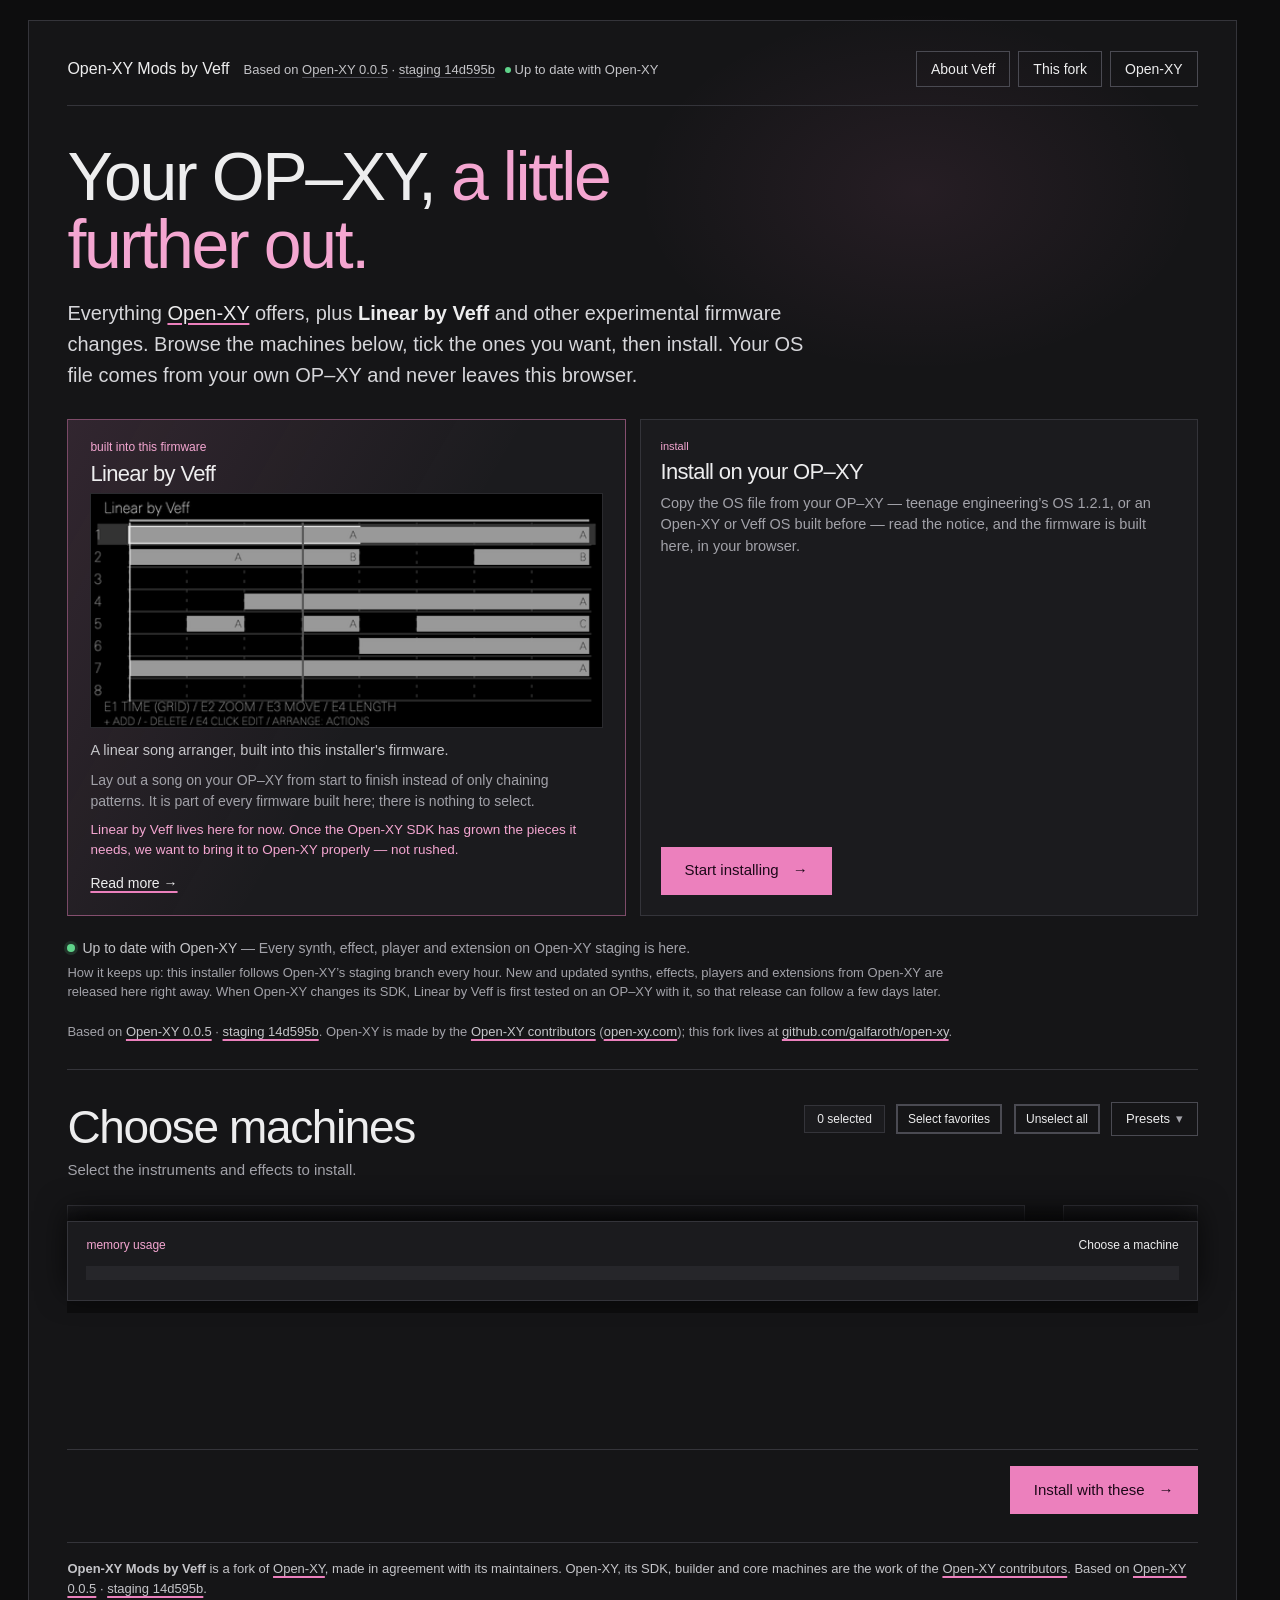
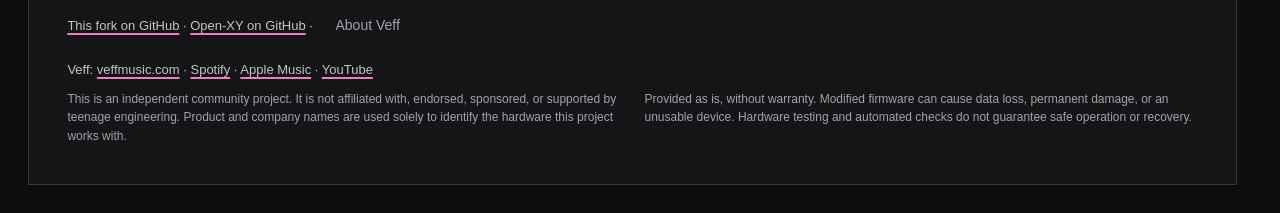
==== commit 8aff62d8: "Installer from veff/staging 780bc28 (kit 011: Open-XY staging 14d595b) Co-Authored-By: Claude Opus 5" ====
--- a/index.html
+++ b/index.html
@@ -8,8 +8,8 @@
 <title>Open-XY Mods by Veff</title>
 <meta name="description" content="Open-XY Mods by Veff: an Open-XY installer for the OP–XY with everything Open-XY offers, plus Linear by Veff and other experimental changes. Your firmware never leaves your browser.">
 <!-- styles -->
-<script type="module" crossorigin src="./assets/index-CyE6xNlh.js"></script>
-<link rel="stylesheet" crossorigin href="./assets/index-BJRXns6r.css">
+<script type="module" crossorigin src="./assets/index-BrWaMXjm.js"></script>
+<link rel="stylesheet" crossorigin href="./assets/index-Bh8wu7E3.css">
 
 <body>
 <main>
@@ -108,8 +108,7 @@
       <p class="veff-lead">Everything <a href="https://beta.open-xy.com" target="_blank" rel="noopener noreferrer">Open-XY</a> offers, plus <strong>Linear by Veff</strong> and other experimental firmware changes. Browse the machines below, tick the ones you want, then install. Your OS file comes from your own OP–XY and never leaves this browser.</p>
       <div class="veff-paths">
         <div class="path-card path-feature" data-veff-features="full"></div>
-        <article class="path-card"><span class="path-tag">Install</span><h3>Install on your OP–XY</h3><p>First time, or still on teenage engineering’s OS 1.2.1. Read the notice, copy the OS file from your OP–XY, and the firmware is built here, in your browser.</p><button type="button" id="path-install" class="primary">Start installing <span aria-hidden="true">→</span></button></article>
-        <article class="path-card"><span class="path-tag">Rebuild</span><h3>Already on Open-XY or Veff?</h3><p>Change the machines on a modified OP–XY. The original OS 1.2.1 is recovered from its OS file; load your layout.json too so your machines keep their numbers.</p><button type="button" id="path-rebuild" class="secondary">Rebuild my firmware <span aria-hidden="true">→</span></button></article>
+        <article class="path-card"><span class="path-tag">Install</span><h3>Install on your OP–XY</h3><p>Copy the OS file from your OP–XY — teenage engineering’s OS 1.2.1, or an Open-XY or Veff OS built before — read the notice, and the firmware is built here, in your browser.</p><button type="button" id="path-install" class="primary">Start installing <span aria-hidden="true">→</span></button></article>
       </div>
       <div class="veff-sync"><p class="veff-sync-state" data-veff-sync></p>
         <p class="veff-sync-how">How it keeps up: this installer follows Open-XY’s staging branch every hour. New and updated synths, effects, players and extensions from Open-XY are released here right away. When Open-XY changes its SDK, Linear by Veff is first tested on an OP–XY with it, so that release can follow a few days later.</p></div>
--- a/assets/index-Bh8wu7E3.css
+++ b/assets/index-Bh8wu7E3.css
@@ -0,0 +1 @@
+:root{--lightningcss-light: ;--lightningcss-dark:initial;color-scheme:dark;--paper:#0d0d0e;--panel:#151517;--card:#1b1b1e;--soft:#26262a;--raised:#2e2e33;--line:#34343a;--line-strong:#4a4a52;--ink:#ededee;--ink-2:#c4c4c8;--muted:#a2a2a9;--pink:#ec80bd;--pink-hover:#f59bcd;--pink-ink:#1d0819;--pink-text:#f4a6d1;--pink-soft:#ec80bd24;--pink-line:#ec80bd73;--accent:var(--pink);--accent-ink:var(--pink-ink);--accent-hover:var(--pink-hover);--warning:#ccc;--error:#ffd0e6;--code:#ccc;--state:#aaa;--shared:#6f6f76;--tables:#9a9aa1;--linear-share:repeating-linear-gradient(135deg,#ec80bd 0 3px,#7a2f58 3px 6px);--extension-share:repeating-linear-gradient(135deg,#9a9aa1 0 3px,#4a4a52 3px 6px);--machine-1:#ec80bd;--machine-2:#e3e3e6;--machine-3:#a2557f;--machine-4:#9a9aa1;--radius:0;--radius-s:0;--gutter:16px;--sans:"Univers Next Pro","UniversNextPro","Univers LT Std","Univers","Helvetica Neue",Helvetica,Arial,system-ui,sans-serif;--mono:ui-monospace,SFMono-Regular,Menlo,Consolas,monospace;font:300 16px/1.5 var(--sans);color:var(--ink);background:var(--paper);-webkit-font-smoothing:antialiased}@media (min-width:720px){:root{--gutter:28px}}*{box-sizing:border-box}html{scrollbar-gutter:stable;-webkit-text-size-adjust:100%}body{background:var(--paper);margin:0;overflow-x:hidden}[hidden]{display:none!important}::selection{background:var(--pink);color:var(--pink-ink)}button,input,select,a{font:inherit}button,a.file-button,summary{cursor:pointer}button{color:inherit;background:0 0;border:1px solid #0000;border-radius:0;min-height:44px;padding:10px 18px}button:disabled{opacity:.4;cursor:not-allowed}button:not(:disabled):hover{background:var(--soft)}:focus-visible,button:focus-visible,a:focus-visible,input:focus-visible,select:focus-visible,summary:focus-visible{outline:3px solid var(--pink);outline-offset:3px}h1,h2,h3,p{margin:0 0 12px}h1,h2,h3{letter-spacing:-.02em;font-weight:400;line-height:1.1}h1{letter-spacing:-.03em;font-size:clamp(30px,3.8vw,46px);font-weight:400}h2{font-size:clamp(22px,2.4vw,28px)}h3{letter-spacing:0;font-size:16px;font-weight:400}h1[tabindex="-1"],h2[tabindex="-1"]{outline:none}p{color:var(--muted);font-weight:400}.veff-lead{font-weight:400}a{color:var(--ink);-webkit-text-decoration-color:var(--pink);text-decoration-color:var(--pink);text-underline-offset:3px;text-decoration-thickness:2px}a:hover{-webkit-text-decoration-color:var(--ink);text-decoration-color:var(--ink)}code,kbd{font-family:var(--mono);overflow-wrap:anywhere;font-size:.86em}.sr-only{clip-path:inset(50%);width:1px;height:1px;position:absolute;overflow:hidden}main{max-width:1440px;padding:0 var(--gutter) 28px;margin:0 auto}.sidebar{z-index:20;background:color-mix(in srgb,var(--paper) 88%,transparent);-webkit-backdrop-filter:blur(10px);border-bottom:1px solid var(--line);align-items:center;gap:12px 24px;min-height:72px;padding:10px 0;display:flex;position:sticky;top:0}.masthead{flex:none;min-width:0}.brand{align-items:center;gap:12px;min-width:0;display:flex}.brand-mark{width:32px;height:32px;box-shadow:inset 0 0 0 2px var(--ink);background:#202024;border-radius:50%;flex:none;position:relative}.brand-mark:after{content:"";background:var(--pink);border-radius:0;width:4px;height:10px;margin-left:-2px;position:absolute;top:5px;left:50%}.brand-words{min-width:0;line-height:1.2;display:grid}.brand-name{letter-spacing:-.04em;font-size:19px;font-weight:500}.brand-product{font:12px var(--sans);letter-spacing:0;text-transform:lowercase;color:var(--pink-text)}.brand-version{color:var(--muted);text-transform:none;margin-left:8px}.brand:has(.brand-base:not(:empty)) .brand-version{display:none}.brand-base{color:var(--muted);font-size:11px}.brand-base a{color:inherit;text-decoration-thickness:1px}.steps{background:var(--panel);border:1px solid var(--line);border-radius:0;gap:4px;margin:0 auto;padding:4px;display:flex}.steps button{align-items:center;gap:8px;min-height:40px;padding:6px 14px 6px 8px;font-size:14px;font-weight:500;display:flex}.steps button>span:last-child{align-items:baseline;gap:6px;display:flex}.steps b{font:11px var(--sans);color:var(--muted);font-weight:400}.steps [aria-current=step]{background:var(--pink);color:var(--pink-ink)}.steps [aria-current=step] b{color:var(--pink-ink)}.steps [aria-current=step]:not(:disabled):hover{background:var(--pink-hover)}.nav-icon{flex:none;width:24px;display:flex}.nav-icon svg{width:100%}.source-links{gap:4px;margin-left:auto;display:flex}.steps:not([hidden])~.source-links{margin-left:0}[data-veff] .brand-mark,[data-veff] .brand-product{display:none}[data-veff] .brand-name{letter-spacing:0;font-size:16px}[data-flow=catalog] .steps [data-step="2"],[data-flow=catalog] .steps [data-step="3"],[data-flow=catalog] .source-links,[data-flow=catalog] .masthead{display:none}.install-summary{color:var(--ink);flex-wrap:wrap;order:-1;align-items:center;gap:4px 14px;font-size:15px;display:flex}#install-summary-text{font-weight:500}.summary-count{color:var(--pink-text);font-weight:500}#install-summary-text{cursor:help;outline-offset:4px;position:relative}.summary-list{z-index:30;background:var(--paper);border:1px solid var(--line-strong);grid-template-columns:repeat(auto-fill,minmax(150px,1fr));gap:14px 22px;min-width:min(520px,100vw - 32px);padding:16px 18px;font-weight:400;display:none;position:absolute;top:calc(100% + 10px);left:0;box-shadow:0 12px 32px #000c}#install-summary-text:hover .summary-list,#install-summary-text:focus .summary-list,#install-summary-text:focus-within .summary-list{display:grid}.summary-group h3{color:var(--pink-text);margin:0 0 6px;font-size:11px;font-weight:400}.summary-group ul{margin:0;padding:0;list-style:none}.summary-group li{color:var(--ink-2);font-size:13px;line-height:1.5}.install-summary #install-change{border:1px solid var(--line-strong);min-height:34px;color:var(--ink);font:500 13px var(--sans);align-items:center;padding:0 14px;text-decoration:none;display:inline-flex}.install-summary #install-change:hover{border-color:var(--ink-2);background:var(--soft)}.install-summary[hidden]{display:none}.install-summary .text-button{min-height:0;color:var(--ink);text-decoration:underline;-webkit-text-decoration-color:var(--pink);text-decoration-color:var(--pink);text-underline-offset:3px;padding:0}.source-link{color:var(--muted);border-radius:0;padding:8px 12px;font-size:13px;font-weight:500;text-decoration:none}.source-link:hover{color:var(--ink);background:var(--soft)}.main-stage{background:var(--panel);border:1px solid var(--line);border-radius:0;min-width:0;margin-top:20px;padding:clamp(20px,3vw,44px)}#builder-workspace{max-width:1240px;margin:auto}#status{border:1px solid var(--line);background:var(--card);border-radius:0;padding:12px 16px;font-size:14px}#status:empty{display:none}#status[data-error=true],#dev-status[data-error=true]{color:var(--error);border:1px solid var(--pink-line);background:#2a1622;border-radius:0;padding:14px}[data-page]{min-width:0}.panel{background:0 0;border:0;margin:0;padding:0}.flow-shell{width:100%}.eyebrow,.veff-kicker{font:12px var(--sans);letter-spacing:0;text-transform:lowercase;color:var(--pink-text);margin-bottom:14px;display:block}.page-header{margin:0 0 24px;position:relative}.page-header h1{margin-bottom:6px}.page-header p{max-width:660px;margin:6px 0 0;font-size:15px}.counter{font:12px var(--sans);color:var(--ink);background:var(--card);border:1px solid var(--line);border-radius:0;padding:6px 12px;display:inline-block}#extension-count{position:absolute;top:0;right:0}.primary{background:var(--pink);color:var(--pink-ink);border:0;border-radius:0;justify-content:center;align-items:center;gap:14px;min-height:48px;padding:12px 24px;font-size:15px;font-weight:500;text-decoration:none;display:inline-flex}.primary:not(:disabled):hover{background:var(--pink-hover)}.primary:disabled{box-shadow:none}.secondary{color:var(--ink);box-shadow:inset 0 0 0 2px var(--line-strong);font-size:14px;font-weight:500}.secondary:not(:disabled):hover{background:var(--soft);box-shadow:inset 0 0 0 2px var(--ink-2)}.text-button{color:var(--muted);font-size:14px}.text-button:not(:disabled):hover{color:var(--ink)}.mtp-help-button{max-width:100%;margin-top:12px}.veff-intro{border-bottom:1px solid var(--line);margin:0 0 32px;padding-bottom:28px;position:relative}#builder-workspace:not([data-browse=true]) .veff-intro{display:none}.veff-intro:before{content:"";pointer-events:none;background:radial-gradient(closest-side,#ec80bd14,#0000);width:min(560px,80%);height:360px;position:absolute;top:-40px;right:0}.veff-title{letter-spacing:-.035em;max-width:18ch;margin-bottom:20px;font-size:clamp(34px,5.6vw,68px);font-weight:400;line-height:1;position:relative}.veff-hl{color:var(--pink-text)}.veff-lead{color:#d6d6da;max-width:760px;font-size:clamp(17px,1.7vw,20px);line-height:1.55;position:relative}.veff-lead strong{color:var(--ink)}.veff-paths{grid-template-columns:repeat(2,minmax(0,1fr));gap:14px;margin:28px 0 0;display:grid;position:relative}.path-card{background:var(--card);border:1px solid var(--line);border-radius:0;flex-direction:column;align-items:flex-start;gap:8px;min-width:0;padding:20px;display:flex}.path-card h3{letter-spacing:-.03em;margin:0;font-size:22px}.path-card p{margin:0 0 6px;font-size:14.5px;line-height:1.5}.path-card>button{margin-top:auto}.path-tag{font:11px var(--sans);letter-spacing:0;text-transform:lowercase;color:var(--pink-text)}.path-card.path-feature{background:0 0;border:0;padding:0}.path-feature .veff-feature{height:100%}.veff-feature{background:linear-gradient(120deg,#ec80bd1c,transparent 55%),var(--card);border:1px solid var(--pink-line);border-radius:0;padding:20px 22px;position:relative}.veff-feature .veff-kicker{margin-bottom:8px}.veff-feature-screen{background:#000;border:1px solid #2a2a2e;margin:4px 0 12px}.veff-feature-screen img{width:100%;height:auto;display:block}.veff-featured .veff-feature-screen{display:none}.veff-feature h3{margin-bottom:6px;font-size:22px}.veff-feature p{color:var(--ink-2);margin:0;font-size:14.5px}.veff-feature .veff-feature-help{color:var(--muted);max-width:780px;margin-top:8px;font-size:14px}.veff-feature .veff-feature-note{color:var(--pink-text);margin-top:8px;font-size:13.5px}.veff-credit{color:var(--muted);margin:20px 0 0;font-size:13px}main:has(#builder-workspace[data-browse=true]) .sidebar{display:none}[data-page]:has(.machine-workspace[data-view=detail]) .veff-intro>:not(.veff-top){display:none}[data-page]:has(.machine-workspace[data-view=detail]) .veff-intro:before{display:none}[data-page]:has(.machine-workspace[data-view=detail])>.page-header{display:none}[data-page]:has(.machine-workspace[data-view=detail]) .veff-intro{border-bottom:0;margin-bottom:20px;padding-bottom:0}[data-page]:has(.machine-workspace[data-view=detail]) .veff-top{margin-bottom:0}.veff-top{border-bottom:1px solid var(--line);flex-wrap:wrap;justify-content:space-between;align-items:center;gap:12px 24px;margin:-8px 0 36px;padding-bottom:18px;font-weight:400;display:flex;position:relative}.veff-brand{flex-wrap:wrap;align-items:baseline;gap:4px 14px;display:flex}.veff-brand-name{color:var(--ink);font-size:16px;font-weight:500}.veff-brand-base{color:var(--ink-2);font-size:13px}.veff-brand-base a{color:var(--ink-2);-webkit-text-decoration-color:var(--line-strong);text-decoration-color:var(--line-strong);text-decoration-thickness:1px}.veff-brand-base a:hover{color:var(--ink);-webkit-text-decoration-color:var(--pink);text-decoration-color:var(--pink)}.veff-links{flex-wrap:wrap;gap:8px;display:flex}.veff-links a,.veff-links button{border:1px solid var(--line-strong);min-height:36px;color:var(--ink);font:500 14px var(--sans);cursor:pointer;background:0 0;align-items:center;padding:0 14px;text-decoration:none;display:inline-flex}.veff-links a:hover,.veff-links button:hover{border-color:var(--ink-2);background:var(--soft);color:var(--ink)}.veff-sync{margin:22px 0 0}.veff-sync-state{color:var(--ink-2);margin:0 0 4px;font-size:14px}.veff-sync-state .sync-detail{color:var(--muted)}.veff-sync-how{max-width:880px;color:var(--muted);margin:0;font-size:13px}.about-veff{border:1px solid var(--line-strong);background:var(--panel);width:min(680px,100% - 32px);max-height:calc(100dvh - 48px);color:var(--ink);padding:28px;overflow-y:auto}.about-veff::backdrop{background:#000c}.linear-guide{width:min(920px,100% - 32px)}.guide-body h2{margin:0 0 8px;font-size:clamp(26px,4vw,36px)}.guide-body h3{border-top:1px solid var(--line);margin:34px 0 10px;padding-top:18px;font-size:21px}.guide-body h4{color:var(--pink-text);margin:22px 0 8px;font-size:16px;font-weight:500}.guide-body p,.guide-body li{color:var(--ink-2);font-size:15px;line-height:1.6}.guide-body ul,.guide-body ol{margin:0 0 14px;padding-left:22px}.guide-body strong{color:var(--ink);font-weight:500}.guide-figure{margin:4px 0 18px}.guide-figure img{background:#000;border:1px solid #2a2a2e;width:100%;max-width:480px;height:auto;display:block}.guide-figure figcaption{color:var(--muted);margin-top:6px;font-size:13px}.guide-table{border-collapse:collapse;width:100%;margin:6px 0 16px;font-size:14px}.guide-table th,.guide-table td{text-align:left;vertical-align:top;border-bottom:1px solid var(--line);color:var(--ink-2);padding:8px 10px}.guide-table th{color:var(--muted);font-size:12px;font-weight:400}.guide-table td:first-child{color:var(--ink);white-space:nowrap}.veff-feature-more{color:var(--ink);margin-top:12px;font-size:14px;font-weight:500;display:inline-block}.about-close{float:right;margin:-6px -6px 0 12px}.about-head{align-items:center;gap:20px;margin-bottom:20px;display:flex}.about-photo{object-fit:cover;background:#000;flex:none;width:120px;height:120px}.about-head h2{margin:0 0 6px;font-size:clamp(26px,4vw,36px)}.about-head .eyebrow{margin-bottom:8px}.about-roles{color:var(--pink-text);margin:0;font-size:14px}.about-bio{color:var(--ink-2);margin:0 0 14px;font-size:15.5px;line-height:1.6}.about-links{border-top:1px solid var(--line);margin:20px 0 0;padding-top:16px;font-size:15px}.about-links-footer{margin:8px 0 0;font-size:13px}button.source-link{cursor:pointer;background:0 0;border:0;min-height:0}@media (max-width:520px){.about-head{flex-direction:column;align-items:flex-start}}.sync-dot{vertical-align:1px;background:#5fd38a;border-radius:50%;width:8px;height:8px;margin-right:7px;display:inline-block;box-shadow:0 0 0 3px #5fd38a26}.sync-dot[data-state=testing]{background:#ffd45c;box-shadow:0 0 0 3px #ffd45c26}.brand-sync{cursor:help}.brand-sync .sync-dot{width:6px;height:6px;box-shadow:none;margin:0 4px 0 6px}.veff-credit a,.footer-credit a{color:var(--ink-2)}#builder-workspace[data-browse=true] [data-page="2"]>.page-header .eyebrow,#builder-workspace[data-browse=true] .veff-featured,#builder-workspace:not([data-browse=true]) .browse-install,#builder-workspace[data-browse=true] [data-page="2"] .actions>:not(.browse-install){display:none}#builder-workspace[data-browse=true] [data-page="2"] .actions{justify-content:flex-end}.gate-browse{margin:24px auto 0;display:block}@media (max-width:1000px){.veff-paths{grid-template-columns:repeat(2,minmax(0,1fr))}.path-feature{grid-column:1/-1}}@media (max-width:640px){.veff-paths{grid-template-columns:1fr}}.veff-badge{font:500 10px/1 var(--sans);letter-spacing:0;text-transform:none;background:var(--pink);color:var(--pink-ink);white-space:nowrap;border-radius:0;align-items:center;gap:5px;padding:5px 8px;display:inline-flex}.veff-badge:before{content:"";background:var(--pink-ink);border-radius:50%;width:6px;height:6px}.risk-notice{max-width:720px;margin:auto;padding:8px 0}.risk-notice h1{margin-bottom:22px}.risk-notice p{margin-bottom:16px;font-size:15px}.browser-notice{text-align:center;flex-direction:column;justify-content:center;align-items:center;max-width:660px;min-height:40vh;margin:auto;padding:24px 0;display:flex}.browser-notice h1{margin:12px 0 18px}.browser-notice p{max-width:540px;margin:0 0 20px}.browser-notice #browser-blocked{color:#ffe083}.risk-accept{background:var(--card);border:1px solid var(--line);cursor:pointer;border-radius:0;grid-template-columns:22px minmax(0,1fr);gap:14px;margin:24px 0 8px;padding:20px;font-size:15px;display:grid}.risk-accept:has(input:checked){border-color:var(--pink-line);background:linear-gradient(120deg,#ec80bd14,transparent 60%),var(--card)}.risk-accept input{width:20px;height:20px;accent-color:var(--pink);margin:2px 0}#risk-form .primary{margin:16px auto 0;display:flex}.load-error{border:1px solid var(--line);border-radius:0;margin-top:24px;padding:16px}.load-error p{color:var(--ink);margin-bottom:8px}.os-note{max-width:520px;color:var(--muted);text-align:center;margin:18px auto 0;font-size:14px;line-height:1.5}.os-note strong{color:var(--ink)}.flow-copy .os-note{text-align:left;max-width:none;margin:12px 0 0}.flow-actions{flex-wrap:wrap;justify-content:center;align-items:center;gap:12px;margin-top:28px;display:flex}.flow-actions button{max-width:100%}.flow-actions .secondary{justify-content:center;align-items:center;min-height:48px;padding:12px 24px;font-size:15px;display:inline-flex}.flow-actions:has(.secondary){align-items:stretch}.flow-actions:has(.secondary)>button{flex:160px}.actions{border-top:1px solid var(--line);justify-content:space-between;align-items:center;gap:12px;margin-top:24px;padding-top:16px;display:flex}.file-panel{width:100%}.file-panel .drop{min-height:150px;margin-top:18px}.file-panel details{margin:16px 0 0}.drop{border:2px dashed var(--line-strong);cursor:pointer;text-align:center;background:var(--card);border-radius:0;place-items:center;gap:8px;min-height:170px;padding:22px;display:grid;position:relative}.drop:hover,.drop[data-drag=true]{border-color:var(--pink);background:linear-gradient(120deg,#ec80bd14,transparent 60%),var(--card)}.drop:focus-within,.file-button:focus-within{outline:3px solid var(--pink);outline-offset:3px}.drop input,.file-button input{opacity:0;cursor:pointer;width:100%;height:100%;position:absolute;inset:0}.file-icon{width:40px;color:var(--pink-text);margin-bottom:10px;display:block}.file-icon svg{width:100%}.drop strong{font-size:17px}.drop>span:not(.file-icon){color:var(--muted);font-size:14px}.file-result{font:12px/1.7 var(--sans);overflow-wrap:anywhere;margin:14px 0 24px}.file-result[data-state=loaded]{color:#dcf5e3;font:15px/1.6 var(--sans);background:#10251a;border:1px solid #73f59b;border-radius:0;padding:16px 18px}#firmware-replace{margin:0 0 16px;display:inline-flex}.file-button{min-height:44px;color:var(--ink);box-shadow:inset 0 0 0 2px var(--line-strong);border-radius:0;align-items:center;padding:10px 18px;text-decoration:none;display:inline-flex;position:relative}.file-button:hover{background:var(--soft)}details{margin:20px 0;font-size:14px}summary{color:var(--muted);width:-moz-fit-content;width:fit-content}summary:hover{color:var(--ink)}details p{margin-top:12px}details input{max-width:100%}#file-actions{margin-top:30px}.flow-body{grid-template-columns:minmax(0,1.2fr) minmax(0,1fr);align-items:center;gap:clamp(20px,3vw,44px);margin:20px 0 0;display:grid}.flow-copy{text-align:left;min-width:0}.flow-visual{width:100%;min-width:0;max-width:560px;margin:0 auto}.flow-visual>svg{width:100%;display:block}.device-guide-figure{margin:0}.device-guide-figure>svg{width:100%;display:block}.device-guide-figure figcaption{display:none}.flow-copy #flow-detail{margin:0}.flow-copy .flow-actions{justify-content:flex-start;margin-top:20px}.flow-copy .instruction-list{gap:8px;margin:18px 0;padding-left:20px;font-size:14px}[data-page]:has(#device-flow:not([hidden]))>.page-header{display:none}#device-flow{text-align:center}#flow-progress{text-align:left;margin-bottom:16px}#flow-title{font-size:clamp(24px,2.6vw,32px)}#flow-detail{max-width:600px;margin:12px auto 0;font-size:15px}.install-reminder{background:#2b2411;border:1px solid #ffd45c;border-radius:0;margin:12px 0;padding:14px;box-shadow:0 0 20px #ffd45c30,inset 0 0 16px #ffd45c0d}.install-reminder h3{color:#ffe083;text-shadow:0 0 14px #ffd45c66;margin:0 0 6px;font-size:16px}.install-reminder p{color:#fff0c2;margin:6px 0 0;font-size:13px;line-height:1.45}.install-reminder code{font-size:inherit}.install-reminder button{white-space:normal;margin-top:14px}#missing-os-help{--pink:#ffd45c;--pink-ink:#241c08;--pink-hover:#ffe083;max-width:100%}#flow-files .copy-guide{grid-template-columns:minmax(0,1fr) 15px minmax(0,1fr);gap:10px;margin:20px 0 0}#flow-files .copy-tree{border-radius:0;padding:12px}#flow-files .copy-tree>svg{display:none}#flow-files .copy-tree h3{margin-bottom:8px;font-size:13px}#flow-files .copy-file{padding:2px 0;font-size:11px}#flow-files .copy-arrow{font-size:18px;transform:none}.instruction-list{text-align:left;gap:11px;max-width:620px;margin:24px auto;padding-left:26px;font-size:15px;display:grid}.instruction-list li{padding-left:8px}.instruction-list li::marker{color:var(--pink-text);font:12px var(--sans)}.flow-navigation{flex-wrap:wrap;align-items:center;gap:8px;margin:16px 0 0;display:flex}.flow-navigation button{min-height:44px;padding:8px 18px}.flow-navigation .file-button{font-size:13px}.direct-copy{margin:20px 0 0}.direct-copy .file-result{color:var(--ink);margin:10px 0 0}.transfer-bar{background:var(--soft);border-radius:0;height:12px;overflow:hidden}.transfer-bar span{background:var(--pink);width:0;height:100%;display:block}.transfer-current{font:11px/1.7 var(--sans);color:var(--muted);overflow-wrap:anywhere;margin:2px 0 0}.transfer-log{border:1px solid var(--line);background:var(--paper);border-radius:0;max-height:172px;margin:14px 0 0;padding:10px 12px;list-style:none;overflow:auto}.transfer-log li{font:11px/1.7 var(--mono);overflow-wrap:anywhere;color:var(--muted)}.transfer-log [data-kind=done]{color:var(--ink)}.transfer-log [data-kind=done]:before{content:"✓ ";color:var(--pink-text)}.transfer-log [data-kind=error]{color:var(--error)}.transfer-log [data-kind=error]:before{content:"✕ "}#dev-status{max-width:600px;margin:22px auto 0;font-size:14px}#dev-status:empty{display:none}#connection-help{text-align:left;max-width:600px;margin:24px auto}#midi-ports{white-space:pre-wrap;overflow-wrap:anywhere;font-size:12px}.attribution{font-size:12px}.device-body{fill:#18181a;stroke:#77777d;stroke-width:1.3px}.device-inset,.device-screen{fill:#080808;stroke:#454549}.device-screen{stroke:#66666c}.speaker-hole{fill:#77777d}.device-knob{fill:#333;stroke:#999}.knob-ring{fill:none;stroke:#b4b4b4;stroke-width:.7px}.device-knob.encoder{stroke:#8a8a8f;stroke-width:.8px}.device-key rect{fill:#242426;stroke:#545458;stroke-width:.7px}.device-key circle{fill:none;stroke:#777;stroke-width:.7px}.device-key text{fill:#bbb;text-anchor:middle;font:10px Arial,sans-serif}.device-key.is-lit rect{fill:#eee;stroke:#fff;stroke-width:1.5px}.device-key.is-lit circle{stroke:#555}.device-key.is-lit text{fill:#111}.device-key.is-lit .key-halo{fill:none;stroke:var(--pink);stroke-width:2.5px}.device-edge{fill:#444}.callout{stroke:var(--pink);fill:none;stroke-width:1.5px}.callout-dot{fill:var(--pink)}.callout-label{fill:#eee;font:17px var(--sans)}.callout-note{fill:#aaa;font:13px var(--sans)}.usb-cable{stroke:#aaa;stroke-width:4px;fill:none}.usb-plug{fill:#999}.copy-guide{text-align:left;grid-template-columns:minmax(0,1fr) 25px minmax(0,1fr);align-items:center;gap:18px;max-width:760px;margin:28px auto;display:grid}.copy-tree{border:1px solid var(--line);background:var(--card);border-radius:0;min-width:0;padding:22px}.copy-tree>svg{float:right;color:#aaa;width:30px;height:32px;margin-left:8px}.copy-tree h3{margin-bottom:24px}.copy-file{font:12px/1.7 var(--sans);overflow-wrap:anywhere;padding:6px 0}.copy-arrow{color:var(--pink-text);font-size:24px}.boot-guide{flex-direction:column;align-items:center;gap:12px;margin:0 auto;display:flex}.boot-hardware{width:100%;max-width:760px}.boot-hardware>svg{width:100%;display:block}.lcd-closeup{border:1px solid var(--line-strong);border-radius:0;width:min(100%,480px);overflow:hidden}.lcd-closeup>svg{width:100%;display:block}.lcd-background{fill:#080808}.lcd-text{fill:#eee;font:12px Consolas,Courier New,monospace}.lcd-closeup .lcd-text{font-size:16px}.lcd-title{font-weight:600}.lcd-highlight{fill:#ec80bd;fill-opacity:.14;stroke:var(--pink);stroke-width:1px}.lcd-selected{font-weight:500}.boot-guide figcaption{max-width:540px;color:var(--muted);text-align:left;align-items:center;gap:12px;font-size:14px;display:flex}.boot-guide kbd{color:#eee;width:38px;height:38px;font:16px var(--mono);border:1px solid #888;border-radius:0;flex:none;place-items:center;display:grid}.guide-views{flex-wrap:wrap;justify-content:center;gap:8px;margin-bottom:10px;display:flex}.guide-views button{color:var(--muted);font-size:13px}.guide-views [aria-pressed=true]{color:var(--pink-ink);background:var(--pink)}.instruction-pulse{animation:2.4s ease-in-out infinite instruction-breathe}.instruction-cue{animation:2.4s ease-in-out infinite instruction-cue}.device-key.is-lit .key-face{animation:2.4s ease-in-out infinite key-breathe}@keyframes instruction-cue{0%,to{opacity:.45}50%{opacity:1}}@keyframes key-breathe{0%,to{fill:#969696}50%{fill:#fff}}@keyframes instruction-breathe{0%,to{opacity:.2}50%{opacity:1}}.step-enter{animation:.26s cubic-bezier(.2,.7,.2,1) step-arrive}.step-enter .lcd-closeup{transform-origin:50% 0;animation:.38s cubic-bezier(.2,.7,.2,1) screen-arrive}@keyframes step-arrive{0%{opacity:.65;transform:translateY(5px)}to{opacity:1;transform:none}}@keyframes screen-arrive{0%{opacity:.5;transform:translateY(-6px)scale(.97)}to{opacity:1;transform:none}}@media (prefers-reduced-motion:no-preference){button,a.file-button,.machine{transition:background-color .16s,color .16s,border-color .16s,box-shadow .16s}.transfer-bar span{transition:width .16s}}@media (prefers-reduced-motion:reduce){.instruction-pulse{opacity:.7;animation:none}.step-enter,.step-enter .lcd-closeup,.instruction-cue,.device-key.is-lit .key-face{animation:none}}.page-header .selection-tools{align-items:center;gap:10px;margin-top:14px;display:flex}@media (min-width:900px){.page-header .selection-tools{margin:0;position:absolute;top:0;right:0}}.veff-featured{margin:0 0 22px}.veff-featured .veff-feature{flex-wrap:wrap;align-items:baseline;gap:4px 16px;padding:14px 20px;display:flex}.veff-featured .veff-feature .veff-kicker{margin:0}.veff-featured .veff-feature h3{margin:0;font-size:19px}.veff-featured .veff-feature p{flex:260px;font-size:14px}.workspace{grid-template-columns:minmax(260px,1fr) minmax(0,1.2fr);align-items:start;gap:32px;display:grid}.workspace>*{min-width:0}.machine-workspace{flex-direction:column;align-items:stretch;gap:24px;display:flex}:root:not([data-veff]) .machine-workspace{display:grid}[data-veff] .machine-workspace:not([data-view=detail]) .machine-inspector,.machine-workspace[data-view=detail] .browse,.machine-workspace[data-view=detail] #machines{display:none}.machine-workspace[data-view=detail] .machine-inspector{order:-1}.machine-workspace{scroll-margin-top:96px}.browse{gap:10px;margin-bottom:18px;display:grid}.browse-row{align-items:center;gap:10px;display:flex}#machine-search{min-width:0;min-height:46px;color:var(--ink);background:var(--card);border:1px solid var(--line);border-radius:0;flex:1;padding:10px 18px;font-size:15px}#machine-search::placeholder{color:var(--muted)}#machine-search:hover{border-color:var(--line-strong)}.browse-sort{font:12px var(--sans);letter-spacing:0;text-transform:lowercase;color:var(--muted);align-items:center;gap:8px;display:flex}.browse-sort select{min-height:46px;font:14px var(--sans);letter-spacing:0;text-transform:none;color:var(--ink);background:var(--card);border:1px solid var(--line);border-radius:0;padding:8px 14px}.filters{flex-wrap:wrap;gap:6px;display:flex}.filters button{background:var(--card);border-color:var(--line);min-height:38px;padding:7px 16px;font-size:14px;font-weight:500}.filters [aria-pressed=true],.filters [aria-pressed=true]:not(:disabled):hover{background:var(--ink);color:var(--paper);border-color:var(--ink)}.filters .favorites-filter{margin-left:auto}.filters .favorites-filter[aria-pressed=true]{background:var(--pink);border-color:var(--pink);color:var(--pink-ink)}.keyword-filters{flex-wrap:wrap;gap:4px;display:flex}.keyword-filter{min-height:26px;font:11px/1.4 var(--sans);color:var(--muted);border:1px solid var(--line);border-radius:0;align-items:center;gap:5px;padding:2px 10px;display:inline-flex}.keyword-filter[aria-pressed=true]{color:var(--pink-ink);background:var(--pink);border-color:var(--pink)}.keyword-filter[aria-pressed=true]:hover{background:var(--pink-hover)}.keyword-count{opacity:.7;font-variant-numeric:tabular-nums;font-size:10px}.keyword-more{min-height:26px;font:11px/1.4 var(--sans);color:var(--ink);border:1px dashed var(--line-strong);border-radius:0;padding:2px 10px}.browse-result{min-height:1lh;font:12px var(--sans);margin:0}.browse-result:empty{display:none}.machine-empty{grid-column:1/-1;margin:12px 4px;font-size:15px}.machine-empty .text-button{text-underline-offset:2px;min-height:0;padding:0;text-decoration:underline}.machine-author{font:11px var(--sans);color:var(--muted);white-space:nowrap;letter-spacing:0;font-weight:400}@media (max-width:560px){.browse-row{flex-wrap:wrap}#machine-search{flex-basis:100%}.browse-sort{margin-left:auto}}.machine-list{align-content:start;gap:8px;display:grid}.machine{border:1px solid var(--line);background:var(--card);border-radius:0;grid-template-columns:28px 32px minmax(0,1fr) auto;align-items:center;gap:12px;padding:12px 14px;display:grid}.machine:hover{border-color:var(--line-strong)}.machine.selected{border-color:var(--pink-line)}.machine:has(>button[aria-pressed=true]){box-shadow:inset 0 0 0 1px var(--ink-2)}.machine label{align-items:center;min-height:36px;display:flex}.machine input{width:18px;height:18px;accent-color:var(--pink);cursor:pointer;margin:0}.machine-icon{color:var(--ink-2)}.machine-icon svg{width:100%;display:block}.machine button{text-align:left;border:0;border-radius:0;width:100%;min-width:0;min-height:0;padding:0}.machine button:hover{background:0 0}.machine-name{letter-spacing:-.02em;font-size:16px;font-weight:500;display:block}.machine-desc,.extension-desc,#builder-workspace:not([data-browse=true]) [data-filter=extension]{display:none}.machine-meta{font:11px var(--sans);color:var(--muted);margin-top:4px;display:block}.machine-meta span+span:before{content:" · "}.machine-origin{color:var(--ink-2)}.machine .machine-favorite{width:auto;min-height:36px;color:var(--muted);text-align:center;padding:0 8px;font-size:17px;line-height:1}.machine .machine-favorite:hover{color:var(--ink);background:0 0}.machine .machine-favorite[aria-pressed=true]{color:var(--pink)}#machines:has(.card){grid-template-columns:repeat(auto-fill,minmax(min(100%,232px),1fr));gap:18px}.machine.card{border-radius:0;padding:10px 10px 40px;display:block;position:relative}.machine.card:hover{border-color:var(--line-strong);background:var(--raised)}.machine.card.selected{border-color:var(--pink-line);background:var(--card)}.machine.card.selected:hover{background:var(--raised)}.machine.card:has(>button:focus-visible){outline:3px solid var(--pink);outline-offset:3px}.machine.card>button:focus-visible{outline:none}.machine.card>.machine-icon{display:none}.machine.card>label{z-index:2;border:1px solid var(--line-strong);min-height:0;font:10px var(--sans);letter-spacing:0;text-transform:lowercase;color:var(--ink-2);cursor:pointer;background:#0d0d0ed9;border-radius:0;align-items:center;gap:7px;padding:6px 10px 6px 8px;display:flex;position:absolute;top:18px;left:18px}.machine.card>label:after{content:"Add"}.machine.card>label:has(input:checked){border-color:var(--pink-line);color:var(--pink-text)}.machine.card>label:has(input:checked):after{content:"Selected"}.machine.card[data-locked]>label:has(input):after{content:"Always on"}.machine.card[data-locked]>label,.machine.card[data-locked]>button{cursor:help}.machine.card[data-locked]>label input{opacity:1}.machine.card>label:has(input:focus-visible){outline:3px solid var(--pink);outline-offset:2px}.machine.card>label input{width:15px;height:15px;accent-color:var(--pink)}.machine.card>.machine-favorite{z-index:2;border:1px solid var(--line-strong);background:#0d0d0ed9;place-items:center;width:30px;height:30px;min-height:0;padding:0;font-size:15px;line-height:1;display:grid;position:absolute;top:18px;right:18px}.machine.card>.machine-favorite:hover{background:var(--soft)}.machine.card>button{border-radius:0;flex-direction:column;gap:6px;display:flex}.card-screen{aspect-ratio:480/220;background:#000;border:1px solid #2a2a2e;border-radius:0;place-items:center;width:100%;margin-bottom:8px;display:grid;position:relative;overflow:hidden}.card-screen img{object-fit:contain;width:100%;height:100%;display:block}.card-glyph{color:#6f6f76;width:52px}.card-glyph svg{width:100%;display:block}.machine.card .machine-name{overflow-wrap:anywhere;padding:0 4px;font-size:19px;line-height:1.15}.machine.card .machine-author{margin-top:3px;display:block}.card-tags{flex-wrap:wrap;align-items:center;gap:6px;padding:0 4px;display:flex}.card-kind{font:10px/1 var(--sans);letter-spacing:0;text-transform:lowercase;color:var(--ink-2);box-shadow:inset 0 0 0 1px var(--line-strong);border-radius:0;padding:5px 8px}.machine.card .machine-desc{-webkit-line-clamp:3;color:var(--muted);-webkit-box-orient:vertical;padding:0 4px;font-size:14px;font-weight:400;line-height:1.45;display:-webkit-box;overflow:hidden}.machine.card .machine-meta{margin-top:auto;padding:0 4px}.machine.card .machine-meta>span:first-child{display:none}.machine.card .machine-meta>span:nth-child(2):before{content:none}.machine.card .machine-meta:before{content:"";background:var(--machine);vertical-align:0;border-radius:0;width:8px;height:8px;margin-right:7px;display:inline-block}.card-keywords{font:11px var(--sans);color:var(--pink-text);padding:0 4px}.new-badge{font:500 10px/1 var(--sans);letter-spacing:.04em;text-transform:uppercase;color:#0b2414;background:#5fd38a;align-items:center;padding:5px 8px;display:inline-flex}.machine.card[data-guide]>button,.veff-feature-screen[data-linear-guide]{cursor:pointer}.machine.card .card-title{cursor:pointer;text-underline-offset:4px;-webkit-text-decoration:underline #0000;text-decoration:underline #0000;text-decoration-thickness:1px}.machine.card .card-title:hover{-webkit-text-decoration-color:var(--pink);text-decoration-color:var(--pink)}.machine.card>.card-more{z-index:2;color:var(--muted);font-size:12px;text-decoration:none;position:absolute;bottom:14px;right:14px}.machine.card>.card-more:hover,.machine.card>.card-more:focus-visible{color:var(--pink-text)}.inspector{min-width:0}.inspector .tag,.tag{font:10px var(--sans);letter-spacing:0;text-transform:lowercase;color:var(--muted);border:1px solid var(--line-strong);border-radius:0;padding:3px 8px}.machine-inspector{grid-template-columns:minmax(0,1.1fr) minmax(0,1fr);grid-template-areas:"bar bar""media info";align-items:start;gap:20px 36px;display:grid}:root:not([data-veff]) .machine-inspector{grid-template-columns:minmax(0,1fr);grid-template-areas:"media""info"}.detail-bar{flex-wrap:wrap;grid-area:bar;justify-content:space-between;align-items:center;gap:12px;display:flex}:root:not([data-veff]) .detail-bar{display:none}.detail-select[aria-pressed=true]{background:var(--ink);color:var(--paper)}.detail-select[aria-pressed=true]:not(:disabled):hover{background:#fff}.detail-media{grid-area:media;min-width:0;container-type:inline-size}.detail-info{grid-area:info;min-width:0}.summary-space{display:grid}.summary-space>*{grid-area:1/1;min-width:0;display:flow-root}.summary-sizing{display:none!important}.inspector-top{justify-content:space-between;align-items:center;gap:12px;margin-bottom:12px;display:flex}.inspector-top .eyebrow{margin:0}.detail-name,.detail-description{overflow-wrap:anywhere}.inspector h2.detail-name{letter-spacing:-.045em;margin-bottom:12px;font-size:clamp(30px,3.6vw,46px)}.detail-description{color:var(--ink-2);font-size:17px;line-height:1.5}.detail-keywords{flex-wrap:wrap;gap:6px;margin:0 0 14px;display:flex}.detail-keywords .tag{min-height:0;color:var(--pink-text);border-color:var(--pink-line);padding:4px 10px;font-size:11px}.detail-keywords .tag:hover{background:var(--pink-soft);color:var(--ink)}.detail-source{color:var(--muted);overflow-wrap:anywhere;margin:0 0 14px;font-size:14px}.detail-source a{color:var(--ink-2)}.detail-source a:hover{color:var(--ink)}.inspector .community-notice{border:1px solid var(--line);background:var(--card);border-radius:0;margin:0 0 16px;padding:12px 14px;font-size:13px;line-height:1.6}.detail-veff{background:linear-gradient(120deg,#ec80bd22,transparent 70%),var(--card);border:1px solid var(--pink-line);border-radius:0;justify-items:start;gap:8px;margin:0 0 18px;padding:14px 16px;display:grid}.detail-veff p{color:var(--ink-2);margin:0;font-size:14px}.detail-section{border-top:1px solid var(--line);margin:22px 0 0;padding-top:18px}.detail-section h3{font:12px var(--sans);letter-spacing:0;text-transform:lowercase;color:var(--pink-text);margin-bottom:14px}.detail-help p{color:var(--ink-2);font-size:15px}.encoder-map{grid-template-columns:repeat(4,minmax(0,1fr));gap:10px;margin:0;padding:0;list-style:none;display:grid}.encoder{background:var(--card);border:1px solid var(--line);border-radius:0;min-width:0;padding:12px}.encoder-dot{width:30px;height:30px;font:500 12px var(--mono);border-radius:50%;place-items:center;margin-bottom:10px;display:grid;box-shadow:inset 0 0 0 1px #ffffff2e}.encoder:first-child .encoder-dot{color:#eee;background:#343434}.encoder:nth-child(2) .encoder-dot{color:#fff;background:#696969}.encoder:nth-child(3) .encoder-dot{color:#111;background:#a1a1a1}.encoder:nth-child(4) .encoder-dot{color:#111;background:#dfdfdf}.encoder ul{gap:4px;margin:0;padding:0;list-style:none;display:grid}.encoder-main{color:var(--ink);overflow-wrap:anywhere;font-size:14px;font-weight:500}.encoder-alt{color:var(--muted);overflow-wrap:anywhere;font-size:13px}.encoder-alt:before{content:"↳ ";color:var(--pink-text)}.encoder-alt[data-page]:before{content:"p" attr(data-page) " ";font:10px var(--mono)}.encoder-note{margin:10px 0 0;font-size:13px}.detail-facts{margin-top:22px}@media (max-width:900px){.machine-inspector{grid-template-columns:minmax(0,1fr);grid-template-areas:"bar""info""media"}}@media (max-width:560px){.encoder-map{grid-template-columns:repeat(2,minmax(0,1fr))}}.art-preview{aspect-ratio:480/220;color:var(--muted);background:#000;border:1px solid #2e2e33;border-radius:0;place-items:center;display:grid;position:relative;overflow:hidden;box-shadow:0 30px 80px -40px #ec80bd55}.preview-space{min-width:0}.art-preview>*{width:100%;height:100%;position:absolute;inset:0}.art-preview svg{cursor:pointer;width:100%;height:100%;display:block}.art-placeholder{text-align:center;font:13px var(--sans);place-items:center;padding:20px;display:grid}#art-caption{min-height:2lh}.caption{color:var(--muted);margin:10px 0 14px;font-size:13px!important}.preview-options{background:var(--card);border:1px solid var(--line);border-radius:0;margin:6px 0;padding:14px 16px}.preview-options>summary{min-height:28px;color:var(--ink);font-weight:500}.preview-options-body{padding:14px 0 4px}.audition-controls{flex-wrap:wrap;align-items:center;gap:18px;min-height:64px;margin:14px 0 0;display:flex}.preview-keys{touch-action:none;-webkit-user-select:none;user-select:none;flex:none;align-items:flex-start;max-width:100%;display:flex}.preview-key{width:26px;height:64px;min-height:0;font:9px var(--sans);color:#555;background:#e8e8ea;border:1px solid #111;border-radius:0;justify-content:center;align-items:flex-end;padding:0 0 4px;display:flex;position:relative}.preview-key.black{z-index:1;background:#222;border-color:#000;width:18px;height:40px;margin:0 -9px}.preview-key:not(:disabled):hover{background:#fff}.preview-key.black:not(:disabled):hover{background:#3a3a3a}.preview-key[data-down=true],.preview-key[data-down=true]:hover{background:var(--pink)}.preview-key.black[data-down=true]{background:#a2557f}.preview-key:focus-visible{outline-offset:2px;z-index:2}.audition-volume{font:11px var(--sans);text-transform:lowercase;letter-spacing:0;color:var(--muted);align-items:center;gap:8px;min-width:0;display:flex}.audition-volume input{width:100%;min-width:32px;max-width:120px;accent-color:var(--pink)}@container (width<=440px){.preview-key{width:20px}.preview-key.black{width:14px;margin:0 -7px}.audition-volume{flex-basis:100%}}.controls{grid-template-columns:repeat(4,minmax(0,1fr));align-content:start;gap:14px;font-size:12px;display:grid}.control{color:var(--muted);font-size:12px}.preview-control{color:var(--muted);flex-direction:column;gap:6px;min-width:0;font-size:12px;display:flex}.preview-control>span{overflow-wrap:anywhere;min-height:2lh}.preview-control input{width:100%;accent-color:var(--pink);height:24px;margin:0}.preview-control:focus-within{color:var(--ink)}.machine-facts{grid-template-columns:minmax(0,1fr) auto;gap:8px 16px;margin:14px 0 0;font-size:13px;display:grid}.machine-facts dt{color:var(--muted)}.machine-facts dd{font-family:var(--sans);margin:0;font-size:12px}.capacity{background:var(--card);border:1px solid var(--line);border-radius:0;padding:16px 18px}.machine-workspace .capacity{margin-top:22px}#builder-workspace[data-browse=true] #machine-capacity-host{z-index:8;background:linear-gradient(transparent,var(--paper) 22px);padding:16px 0 12px;position:sticky;bottom:0}#builder-workspace[data-browse=true] #machine-capacity-host .capacity{margin-top:0;box-shadow:0 -10px 30px #000a}.capacity[data-over=true]{border-color:#ffd45c}.capacity[data-over=true] #room-value{color:#ffd45c}.install-limit{color:#ffd45c;margin:10px 0 0;font-size:13px}.capacity-toast{z-index:40;color:#241c08;background:#ffd45c;max-width:calc(100% - 32px);padding:12px 18px;font-size:14px;font-weight:500;position:fixed;bottom:120px;left:50%;transform:translate(-50%);box-shadow:0 12px 32px #000c}button.compact{min-height:32px;padding:4px 12px;font-size:12px}.capacity-heading{flex-wrap:wrap;justify-content:space-between;gap:8px;margin-bottom:10px;display:flex}.capacity-heading h2{font:12px var(--sans);letter-spacing:0;text-transform:lowercase;color:var(--pink-text);margin:0}.capacity-heading strong{font:12px var(--sans)}.memory-bar{cursor:pointer;border-radius:0;padding:4px 0;position:relative}.memory-map{background:var(--soft);border-radius:0;height:14px;display:flex;overflow:hidden}.memory-segment{border-right:1px solid var(--paper);min-width:0;height:100%}.memory-breakdown{z-index:6;background:var(--paper);border:1px solid var(--line-strong);border-radius:0;padding:14px 16px;display:none;position:absolute;bottom:calc(100% + 8px);left:0;right:0;box-shadow:0 12px 32px #000c}.memory-bar:hover .memory-breakdown,.memory-bar:focus .memory-breakdown,.memory-bar.open .memory-breakdown{display:block}.memory-legend{color:var(--muted);grid-template-columns:repeat(2,minmax(0,1fr));gap:4px 16px;margin:0;font-size:12px;display:grid}.memory-legend span:before{content:"";background:var(--swatch);border-radius:0;width:8px;height:8px;margin-right:8px;display:inline-block}.memory-breakdown .machine-facts{border-top:1px solid var(--line);margin-top:10px;padding-top:10px}.capacity-foot{color:var(--muted);margin:10px 0 0;font-size:12px}.presets{margin:0;font-size:13px;position:relative}.presets summary{width:auto;color:var(--ink);border:1px solid var(--line-strong);border-radius:0;align-items:center;min-height:32px;padding:6px 14px;list-style:none;display:flex}.presets summary::-webkit-details-marker{display:none}.presets summary:after{content:"▾";color:var(--muted);margin-left:6px}.presets[open] summary{background:var(--soft)}.presets-panel{z-index:8;text-align:left;background:var(--paper);border:1px solid var(--line-strong);border-radius:0;width:min(320px,100vw - 32px);padding:14px;position:absolute;top:calc(100% + 8px);right:0;box-shadow:0 12px 32px #000c}.presets-panel .presets-note{max-width:none;color:var(--muted);margin:0 0 10px;font-size:12px;line-height:1.5;display:block}.presets-panel .presets-note:empty{display:none}.presets-panel .presets-note:last-child{margin-bottom:0}.presets-list{scrollbar-width:thin;gap:2px;max-height:240px;margin:0 0 10px;padding:0;list-style:none;display:grid;overflow-y:auto}.preset{align-items:center;gap:2px;display:flex}.preset .preset-apply{text-align:left;border-radius:0;flex:1;justify-content:space-between;align-items:baseline;gap:8px;min-width:0;min-height:36px;padding:6px 10px;display:flex}.preset-name{text-overflow:ellipsis;white-space:nowrap;overflow:hidden}.preset-count{font:11px var(--mono);color:var(--muted);flex:none}.preset .preset-delete{min-height:36px;color:var(--muted);padding:0 10px}.preset .preset-delete:hover{color:var(--ink)}.preset .preset-update{min-height:28px;color:var(--ink);border:1px solid var(--line-strong);padding:2px 10px;font-size:12px}.preset .preset-update:disabled{color:var(--muted);border-color:#0000}.preset-form{gap:6px;margin:0 0 10px;display:flex}#preset-name{min-width:0;min-height:38px;color:var(--ink);background:var(--card);border:1px solid var(--line);border-radius:0;flex:1;padding:6px 12px;font-size:13px}.preset-form button{white-space:nowrap;min-height:38px;padding:6px 12px;font-size:13px}.extension-workspace{grid-template-columns:minmax(0,1.2fr) minmax(0,1fr)}.extension-list-column #extensions{min-height:0;margin-top:8px}.extension-inspector{background:var(--card);border:1px solid var(--line);border-radius:0;padding:18px 20px}.extension-inspector h2{font-size:24px}.extension-inspector .selection-summary{border-top:1px solid var(--line);margin-top:22px;padding-top:18px}.extension-inspector:has(#extension-details[hidden]) .selection-summary{border-top:0;margin-top:0;padding-top:0}.selection-summary h3{font:12px var(--sans);letter-spacing:0;text-transform:lowercase;color:var(--pink-text)}#extension-details #extension-description{color:var(--ink);margin-bottom:0;font-size:15px;line-height:1.45}#extension-details .extension-note{color:var(--muted);margin-top:6px;font-size:13px;line-height:1.4}.extension-conflict{color:var(--muted);margin:4px 0;font-size:12px;display:block}.extension-inspector .machine-facts{grid-template-columns:1fr}.extension-inspector .machine-facts dd{text-align:left;font-family:var(--sans);margin-bottom:8px;font-size:14px}.extension-workspace .capacity{margin-top:16px}.graphics-extension{align-items:start}.graphics-extension-copy{min-width:0}.machine .graphics-extension-name{cursor:pointer;min-height:0;font-size:16px;font-weight:500}.graphics-extension-copy #graphics-note{color:var(--muted);margin:6px 0 12px;font-size:13px;line-height:1.5}.graphics-extension-actions{flex-wrap:wrap;align-items:center;gap:8px 12px;display:flex}.machine .preview-selected{width:auto;min-height:38px;color:var(--ink);box-shadow:inset 0 0 0 2px var(--line-strong);border-radius:0;padding:6px 16px}#graphics-overrides-count{color:var(--muted);margin:0;font-size:13px}.graphics-example-disclosure{margin-top:28px}.graphics-examples{width:100%;min-width:0;max-width:380px;margin:20px auto 0}.graphics-examples h2{margin-bottom:10px;font-size:17px}.graphics-examples .examples-note{margin:12px 0 0;font-size:12px}#selected-previews{border:1px solid var(--line-strong);background:var(--panel);width:min(1040px,100% - 48px);max-height:calc(100dvh - 48px);color:var(--ink);overscroll-behavior:contain;scrollbar-width:thin;border-radius:0;padding:24px;overflow-y:auto}#selected-previews::backdrop{background:#000c}.selected-previews-heading{justify-content:space-between;align-items:center;gap:24px;margin-bottom:8px;display:flex}.selected-previews-title-group{flex-wrap:wrap;align-items:baseline;gap:4px 16px;min-width:0;display:flex}.selected-previews-heading h2{margin:0}#selected-previews-count{color:var(--muted);font:12px var(--mono)}.selected-previews-heading button{flex:none}#selected-previews-note{margin-bottom:24px;font-size:14px}.selected-previews-footnote{color:var(--muted);margin:16px 0 0;font-size:13px}.selected-previews-list{grid-template-columns:repeat(2,minmax(0,1fr));gap:24px;display:grid}.selected-machine-preview{border:1px solid var(--line);background:var(--card);border-radius:0;min-width:0;margin:0;padding:16px}.selected-machine-preview:only-child{grid-column:1/-1;width:100%;max-width:480px;margin-inline:auto}.selected-machine-preview h3{overflow-wrap:anywhere;margin-bottom:8px;font-size:17px}.selected-machine-screen{aspect-ratio:480/220;background:#000;border-radius:0;place-items:center;display:grid;overflow:hidden}.selected-machine-screen>svg,.selected-machine-screen>img{width:100%;height:100%;display:block}.selected-machine-screen>[role=button]{cursor:pointer}.selected-machine-screen>[role=button]:focus-visible{outline:3px solid var(--pink);outline-offset:-3px}.selected-machine-preview figcaption{color:var(--muted);margin-top:8px;font-size:13px}.selected-machine-screen>p{text-align:center;margin:0;padding:20px;font-size:14px}.machine-graphics-control{color:var(--muted);justify-content:space-between;align-items:center;gap:12px;margin-top:12px;font-size:13px;display:flex}.machine-graphics-control>span{flex:none}.machine-graphics-control select{min-width:0;max-width:260px;min-height:40px;font:inherit;color:var(--ink);background:var(--paper);border:1px solid var(--line);border-radius:0;flex:1;padding:8px 12px}.graphics-bulk-actions{flex-wrap:wrap;gap:8px;margin:12px 0;display:flex}.graphics-bulk-actions button{min-height:40px;padding:8px 16px}.comparison-figure{margin:0 0 18px}.comparison-figure figcaption{margin-bottom:7px;font-size:13px}.comparison-screen{--split:50%;aspect-ratio:480/220;border:1px solid var(--line);background:#000;border-radius:0;position:relative;overflow:hidden}.comparison-screen svg{width:100%;height:100%;display:block}.comparison-layer{position:absolute;inset:0}.comparison-after{clip-path:inset(0 0 0 var(--split))}.comparison-divider{left:var(--split);background:var(--pink);pointer-events:none;width:2px;position:absolute;inset-block:0;transform:translate(-50%)}.comparison-handle{border:1px solid var(--pink);background:#191919;border-radius:50%;place-items:center;width:36px;height:36px;display:grid;position:absolute;top:50%;left:50%;transform:translate(-50%,-50%)}.comparison-handle svg{width:20px;height:20px}.comparison-range{opacity:0;cursor:ew-resize;touch-action:pan-y;width:100%;height:100%;margin:0;position:absolute;inset:0}.comparison-screen:has(.comparison-range:focus-visible) .comparison-handle{background:var(--pink)}.comparison-range::-webkit-slider-thumb{width:40px;height:40px}.comparison-range::-moz-range-thumb{width:40px;height:40px}#download-graphics{font-size:14px}#download-overview{text-align:center;width:100%;max-width:760px;margin:auto}.download-card h2{font-size:22px}#bundle-art{overscroll-behavior:contain;scrollbar-gutter:stable;text-align:left;max-width:440px;max-height:260px;margin:0 auto 28px;overflow:auto}.download-card p{font-size:15px}.download-card .primary{min-width:210px;margin:12px 0}.qualification{max-width:540px;margin:14px auto;font-size:13px}.route-choice p{margin-bottom:10px;font-size:15px}.route-options{grid-template-columns:repeat(2,minmax(0,1fr));gap:12px;display:grid}.route-option{text-align:left;min-height:110px;color:var(--ink);background:var(--card);border:1px solid var(--line);border-radius:0;align-content:start;gap:6px;padding:18px 20px;text-decoration:none;display:grid}.route-option:not(:disabled):hover{background:var(--raised);border-color:var(--pink)}.route-option strong{justify-content:space-between;font-size:19px;display:flex}.route-option>span{color:var(--muted);font-size:14px;font-weight:400;line-height:1.45}#download-overview details{text-align:left;max-width:540px;margin:24px auto}#download-overview ul{color:var(--muted);padding-left:20px}.hash{font:11px/1.7 var(--mono);overflow-wrap:anywhere}@media (min-width:1000px){#download-overview{text-align:left;grid-template-columns:minmax(0,1fr) minmax(0,1fr);align-content:center;gap:14px 36px;max-width:none;min-height:360px;display:grid}.download-card{display:contents}#bundle-art{grid-area:1/1/span 6;align-self:center;width:100%;margin:0}#download-overview h2,#download-overview p,#download-overview a,#download-overview button,#download-overview details,#download-overview .route-choice{grid-column:2;margin:0}#download-overview .route-option{grid-column:auto}#download-overview .route-choice p{margin-bottom:10px}}footer{border-top:1px solid var(--line);width:100%;max-width:1240px;color:var(--muted);flex-wrap:wrap;align-items:baseline;gap:10px 24px;margin:28px auto 0;padding-top:16px;font-size:12px;line-height:1.55;display:flex}footer p{margin:0}.footer-credit{width:100%;color:var(--ink-2);gap:4px;font-size:13px;display:grid}.footer-credit p{color:inherit}footer details{min-width:0;font-size:inherit;margin:0}footer summary{padding:4px 0}footer details[open]{flex-basis:100%}.footer-copy{grid-template-columns:repeat(2,minmax(0,1fr));gap:12px 24px;width:100%;margin:0;display:grid}.notices pre{white-space:pre-wrap;max-height:240px;font:11px/1.6 var(--mono);overflow:auto}@media (max-width:1100px){.sidebar{flex-wrap:wrap}.steps{flex-basis:100%;order:3;justify-content:space-between;margin:0}.steps button{flex:1;justify-content:center}.source-links,.steps:not([hidden])~.source-links{margin-left:auto}}@media (max-width:999px){.flow-body{grid-template-columns:1fr;gap:22px}.flow-copy{width:100%;max-width:600px;margin:auto}.flow-visual{max-width:440px}.boot-hardware{max-width:560px}.flow-copy .flow-actions,.flow-navigation{justify-content:center}.workspace,.extension-workspace{grid-template-columns:minmax(0,1fr)}}@media (max-width:700px){#selected-previews{width:calc(100% - 24px);max-height:calc(100dvh - 24px);padding:20px}.selected-previews-list{grid-template-columns:minmax(0,1fr)}.selected-machine-preview{padding:12px}.selected-previews-heading{gap:12px}.machine-graphics-control{flex-direction:column;align-items:stretch;gap:6px}.machine-graphics-control select{width:100%;max-width:none}.footer-copy{grid-template-columns:1fr;gap:8px}}@media (max-width:560px){.sidebar{position:static}.brand-base{display:none}.steps button{gap:6px;padding:6px 8px;font-size:13px}.steps b{display:none}.nav-icon{width:20px}.main-stage{border-radius:0;margin-top:12px;padding:22px 16px}#extension-count{margin-top:10px;position:static}.route-options{grid-template-columns:1fr}.controls{grid-template-columns:repeat(2,minmax(0,1fr));gap:10px}.copy-guide{grid-template-columns:1fr;gap:12px;max-width:380px}.copy-arrow{text-align:center;transform:rotate(90deg)}.copy-tree{padding:18px}.instruction-list{padding-left:22px;font-size:14px}.flow-actions{gap:8px}.flow-actions .primary,.flow-actions .secondary{width:100%}.flow-navigation button{padding:9px 14px;font-size:13px}.actions{flex-wrap:wrap}.machine{grid-template-columns:24px 28px minmax(0,1fr) auto;gap:10px;padding:12px}.boot-guide .callout,.boot-guide .callout-label{display:none}.boot-guide figcaption{font-size:13px}.device-guide-figure .callout,.device-guide-figure .callout-label,.device-guide-figure .callout-note{display:none}.device-guide-figure figcaption{color:var(--ink);justify-content:center;align-items:center;gap:12px;margin-top:12px;font-size:13px;display:flex}.device-guide-figure kbd{color:#111;width:40px;height:40px;font:13px var(--sans);background:#eee;border:1px solid #bbb;border-radius:0;flex:none;place-items:center;display:grid}}@media (max-width:899px){.page-header .presets{position:static}.presets-panel{left:0;right:auto}}@media (max-width:440px){.steps button{min-width:0;padding:6px 4px}.nav-icon{display:none}}
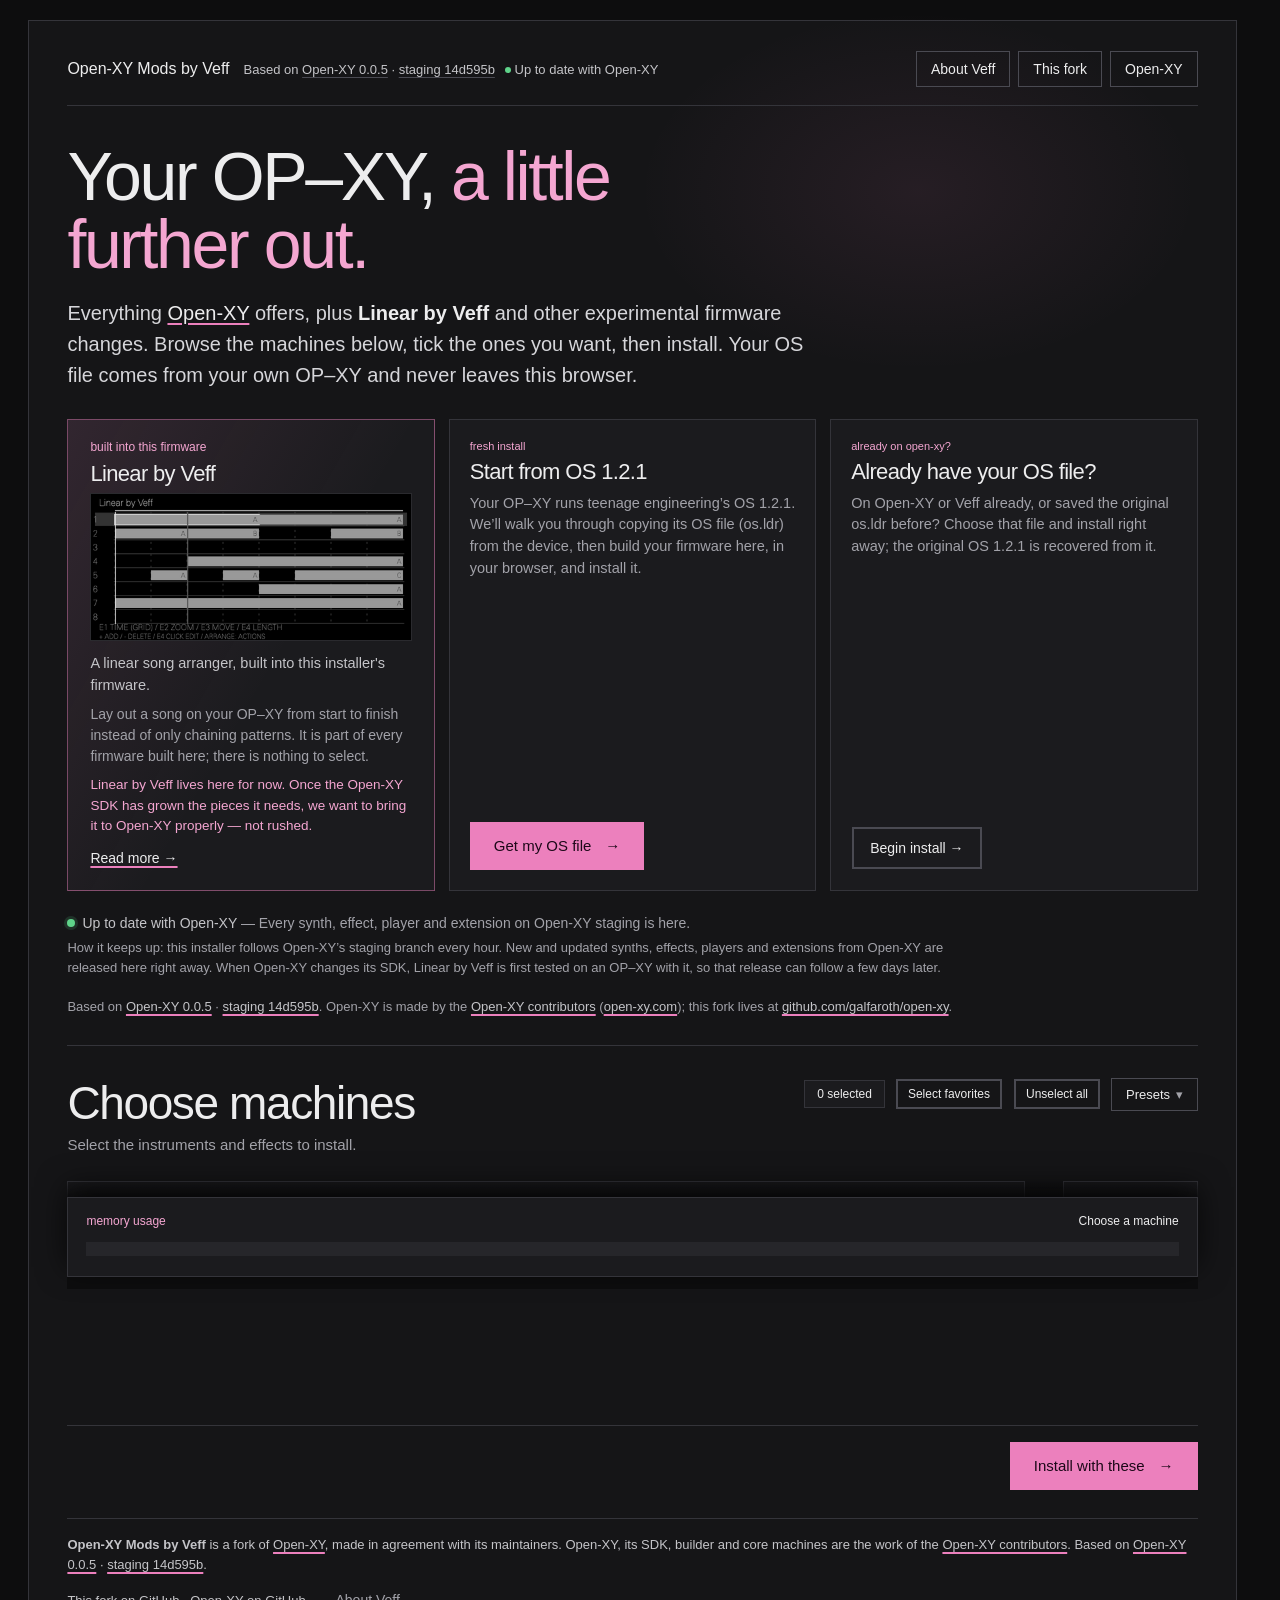
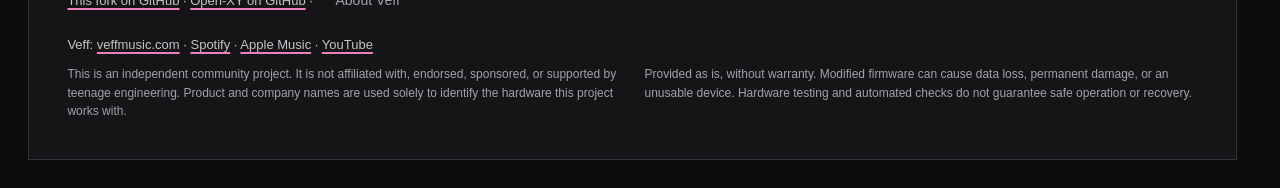
==== commit 032fef09: "Installer from veff/staging dda7994 (kit 011: Open-XY staging 14d595b) Co-Authored-By: Claude Opus 5" ====
--- a/index.html
+++ b/index.html
@@ -8,8 +8,8 @@
 <title>Open-XY Mods by Veff</title>
 <meta name="description" content="Open-XY Mods by Veff: an Open-XY installer for the OP–XY with everything Open-XY offers, plus Linear by Veff and other experimental changes. Your firmware never leaves your browser.">
 <!-- styles -->
-<script type="module" crossorigin src="./assets/index-BrWaMXjm.js"></script>
-<link rel="stylesheet" crossorigin href="./assets/index-Bh8wu7E3.css">
+<script type="module" crossorigin src="./assets/index-CIkUmYlr.js"></script>
+<link rel="stylesheet" crossorigin href="./assets/index-BJRXns6r.css">
 
 <body>
 <main>
@@ -108,7 +108,8 @@
       <p class="veff-lead">Everything <a href="https://beta.open-xy.com" target="_blank" rel="noopener noreferrer">Open-XY</a> offers, plus <strong>Linear by Veff</strong> and other experimental firmware changes. Browse the machines below, tick the ones you want, then install. Your OS file comes from your own OP–XY and never leaves this browser.</p>
       <div class="veff-paths">
         <div class="path-card path-feature" data-veff-features="full"></div>
-        <article class="path-card"><span class="path-tag">Install</span><h3>Install on your OP–XY</h3><p>Copy the OS file from your OP–XY — teenage engineering’s OS 1.2.1, or an Open-XY or Veff OS built before — read the notice, and the firmware is built here, in your browser.</p><button type="button" id="path-install" class="primary">Start installing <span aria-hidden="true">→</span></button></article>
+        <article class="path-card"><span class="path-tag">Fresh install</span><h3>Start from OS 1.2.1</h3><p>Your OP–XY runs teenage engineering’s OS 1.2.1. We’ll walk you through copying its OS file (os.ldr) from the device, then build your firmware here, in your browser, and install it.</p><button type="button" id="path-install" class="primary">Get my OS file <span aria-hidden="true">→</span></button></article>
+        <article class="path-card"><span class="path-tag">Already on Open-XY?</span><h3>Already have your OS file?</h3><p>On Open-XY or Veff already, or saved the original os.ldr before? Choose that file and install right away; the original OS 1.2.1 is recovered from it.</p><button type="button" id="path-direct" class="secondary">Begin install <span aria-hidden="true">→</span></button></article>
       </div>
       <div class="veff-sync"><p class="veff-sync-state" data-veff-sync></p>
         <p class="veff-sync-how">How it keeps up: this installer follows Open-XY’s staging branch every hour. New and updated synths, effects, players and extensions from Open-XY are released here right away. When Open-XY changes its SDK, Linear by Veff is first tested on an OP–XY with it, so that release can follow a few days later.</p></div>
--- a/assets/index-BJRXns6r.css
+++ b/assets/index-BJRXns6r.css
@@ -0,0 +1 @@
+:root{--lightningcss-light: ;--lightningcss-dark:initial;color-scheme:dark;--paper:#0d0d0e;--panel:#151517;--card:#1b1b1e;--soft:#26262a;--raised:#2e2e33;--line:#34343a;--line-strong:#4a4a52;--ink:#ededee;--ink-2:#c4c4c8;--muted:#a2a2a9;--pink:#ec80bd;--pink-hover:#f59bcd;--pink-ink:#1d0819;--pink-text:#f4a6d1;--pink-soft:#ec80bd24;--pink-line:#ec80bd73;--accent:var(--pink);--accent-ink:var(--pink-ink);--accent-hover:var(--pink-hover);--warning:#ccc;--error:#ffd0e6;--code:#ccc;--state:#aaa;--shared:#6f6f76;--tables:#9a9aa1;--linear-share:repeating-linear-gradient(135deg,#ec80bd 0 3px,#7a2f58 3px 6px);--extension-share:repeating-linear-gradient(135deg,#9a9aa1 0 3px,#4a4a52 3px 6px);--machine-1:#ec80bd;--machine-2:#e3e3e6;--machine-3:#a2557f;--machine-4:#9a9aa1;--radius:0;--radius-s:0;--gutter:16px;--sans:"Univers Next Pro","UniversNextPro","Univers LT Std","Univers","Helvetica Neue",Helvetica,Arial,system-ui,sans-serif;--mono:ui-monospace,SFMono-Regular,Menlo,Consolas,monospace;font:300 16px/1.5 var(--sans);color:var(--ink);background:var(--paper);-webkit-font-smoothing:antialiased}@media (min-width:720px){:root{--gutter:28px}}*{box-sizing:border-box}html{scrollbar-gutter:stable;-webkit-text-size-adjust:100%}body{background:var(--paper);margin:0;overflow-x:hidden}[hidden]{display:none!important}::selection{background:var(--pink);color:var(--pink-ink)}button,input,select,a{font:inherit}button,a.file-button,summary{cursor:pointer}button{color:inherit;background:0 0;border:1px solid #0000;border-radius:0;min-height:44px;padding:10px 18px}button:disabled{opacity:.4;cursor:not-allowed}button:not(:disabled):hover{background:var(--soft)}:focus-visible,button:focus-visible,a:focus-visible,input:focus-visible,select:focus-visible,summary:focus-visible{outline:3px solid var(--pink);outline-offset:3px}h1,h2,h3,p{margin:0 0 12px}h1,h2,h3{letter-spacing:-.02em;font-weight:400;line-height:1.1}h1{letter-spacing:-.03em;font-size:clamp(30px,3.8vw,46px);font-weight:400}h2{font-size:clamp(22px,2.4vw,28px)}h3{letter-spacing:0;font-size:16px;font-weight:400}h1[tabindex="-1"],h2[tabindex="-1"]{outline:none}p{color:var(--muted);font-weight:400}.veff-lead{font-weight:400}a{color:var(--ink);-webkit-text-decoration-color:var(--pink);text-decoration-color:var(--pink);text-underline-offset:3px;text-decoration-thickness:2px}a:hover{-webkit-text-decoration-color:var(--ink);text-decoration-color:var(--ink)}code,kbd{font-family:var(--mono);overflow-wrap:anywhere;font-size:.86em}.sr-only{clip-path:inset(50%);width:1px;height:1px;position:absolute;overflow:hidden}main{max-width:1440px;padding:0 var(--gutter) 28px;margin:0 auto}.sidebar{z-index:20;background:color-mix(in srgb,var(--paper) 88%,transparent);-webkit-backdrop-filter:blur(10px);border-bottom:1px solid var(--line);align-items:center;gap:12px 24px;min-height:72px;padding:10px 0;display:flex;position:sticky;top:0}.masthead{flex:none;min-width:0}.brand{align-items:center;gap:12px;min-width:0;display:flex}.brand-mark{width:32px;height:32px;box-shadow:inset 0 0 0 2px var(--ink);background:#202024;border-radius:50%;flex:none;position:relative}.brand-mark:after{content:"";background:var(--pink);border-radius:0;width:4px;height:10px;margin-left:-2px;position:absolute;top:5px;left:50%}.brand-words{min-width:0;line-height:1.2;display:grid}.brand-name{letter-spacing:-.04em;font-size:19px;font-weight:500}.brand-product{font:12px var(--sans);letter-spacing:0;text-transform:lowercase;color:var(--pink-text)}.brand-version{color:var(--muted);text-transform:none;margin-left:8px}.brand:has(.brand-base:not(:empty)) .brand-version{display:none}.brand-base{color:var(--muted);font-size:11px}.brand-base a{color:inherit;text-decoration-thickness:1px}.steps{background:var(--panel);border:1px solid var(--line);border-radius:0;gap:4px;margin:0 auto;padding:4px;display:flex}.steps button{align-items:center;gap:8px;min-height:40px;padding:6px 14px 6px 8px;font-size:14px;font-weight:500;display:flex}.steps button>span:last-child{align-items:baseline;gap:6px;display:flex}.steps b{font:11px var(--sans);color:var(--muted);font-weight:400}.steps [aria-current=step]{background:var(--pink);color:var(--pink-ink)}.steps [aria-current=step] b{color:var(--pink-ink)}.steps [aria-current=step]:not(:disabled):hover{background:var(--pink-hover)}.nav-icon{flex:none;width:24px;display:flex}.nav-icon svg{width:100%}.source-links{gap:4px;margin-left:auto;display:flex}.steps:not([hidden])~.source-links{margin-left:0}[data-veff] .brand-mark,[data-veff] .brand-product{display:none}[data-veff] .brand-name{letter-spacing:0;font-size:16px}[data-flow=catalog] .steps [data-step="2"],[data-flow=catalog] .steps [data-step="3"],[data-flow=catalog] .source-links,[data-flow=catalog] .masthead{display:none}.install-summary{color:var(--ink);flex-wrap:wrap;order:-1;align-items:center;gap:4px 14px;font-size:15px;display:flex}#install-summary-text{font-weight:500}.summary-count{color:var(--pink-text);font-weight:500}#install-summary-text{cursor:help;outline-offset:4px;position:relative}.summary-list{z-index:30;background:var(--paper);border:1px solid var(--line-strong);grid-template-columns:repeat(auto-fill,minmax(150px,1fr));gap:14px 22px;min-width:min(520px,100vw - 32px);padding:16px 18px;font-weight:400;display:none;position:absolute;top:calc(100% + 10px);left:0;box-shadow:0 12px 32px #000c}#install-summary-text:hover .summary-list,#install-summary-text:focus .summary-list,#install-summary-text:focus-within .summary-list{display:grid}.summary-group h3{color:var(--pink-text);margin:0 0 6px;font-size:11px;font-weight:400}.summary-group ul{margin:0;padding:0;list-style:none}.summary-group li{color:var(--ink-2);font-size:13px;line-height:1.5}.install-summary #install-change{border:1px solid var(--line-strong);min-height:34px;color:var(--ink);font:500 13px var(--sans);align-items:center;padding:0 14px;text-decoration:none;display:inline-flex}.install-summary #install-change:hover{border-color:var(--ink-2);background:var(--soft)}.install-summary[hidden]{display:none}.install-summary .text-button{min-height:0;color:var(--ink);text-decoration:underline;-webkit-text-decoration-color:var(--pink);text-decoration-color:var(--pink);text-underline-offset:3px;padding:0}.source-link{color:var(--muted);border-radius:0;padding:8px 12px;font-size:13px;font-weight:500;text-decoration:none}.source-link:hover{color:var(--ink);background:var(--soft)}.main-stage{background:var(--panel);border:1px solid var(--line);border-radius:0;min-width:0;margin-top:20px;padding:clamp(20px,3vw,44px)}#builder-workspace{max-width:1240px;margin:auto}#status{border:1px solid var(--line);background:var(--card);border-radius:0;padding:12px 16px;font-size:14px}#status:empty{display:none}#status[data-error=true],#dev-status[data-error=true]{color:var(--error);border:1px solid var(--pink-line);background:#2a1622;border-radius:0;padding:14px}[data-page]{min-width:0}.panel{background:0 0;border:0;margin:0;padding:0}.flow-shell{width:100%}.eyebrow,.veff-kicker{font:12px var(--sans);letter-spacing:0;text-transform:lowercase;color:var(--pink-text);margin-bottom:14px;display:block}.page-header{margin:0 0 24px;position:relative}.page-header h1{margin-bottom:6px}.page-header p{max-width:660px;margin:6px 0 0;font-size:15px}.counter{font:12px var(--sans);color:var(--ink);background:var(--card);border:1px solid var(--line);border-radius:0;padding:6px 12px;display:inline-block}#extension-count{position:absolute;top:0;right:0}.primary{background:var(--pink);color:var(--pink-ink);border:0;border-radius:0;justify-content:center;align-items:center;gap:14px;min-height:48px;padding:12px 24px;font-size:15px;font-weight:500;text-decoration:none;display:inline-flex}.primary:not(:disabled):hover{background:var(--pink-hover)}.primary:disabled{box-shadow:none}.secondary{color:var(--ink);box-shadow:inset 0 0 0 2px var(--line-strong);font-size:14px;font-weight:500}.secondary:not(:disabled):hover{background:var(--soft);box-shadow:inset 0 0 0 2px var(--ink-2)}.text-button{color:var(--muted);font-size:14px}.text-button:not(:disabled):hover{color:var(--ink)}.mtp-help-button{max-width:100%;margin-top:12px}.veff-intro{border-bottom:1px solid var(--line);margin:0 0 32px;padding-bottom:28px;position:relative}#builder-workspace:not([data-browse=true]) .veff-intro{display:none}.veff-intro:before{content:"";pointer-events:none;background:radial-gradient(closest-side,#ec80bd14,#0000);width:min(560px,80%);height:360px;position:absolute;top:-40px;right:0}.veff-title{letter-spacing:-.035em;max-width:18ch;margin-bottom:20px;font-size:clamp(34px,5.6vw,68px);font-weight:400;line-height:1;position:relative}.veff-hl{color:var(--pink-text)}.veff-lead{color:#d6d6da;max-width:760px;font-size:clamp(17px,1.7vw,20px);line-height:1.55;position:relative}.veff-lead strong{color:var(--ink)}.veff-paths{grid-template-columns:repeat(3,minmax(0,1fr));gap:14px;margin:28px 0 0;display:grid;position:relative}.path-card{background:var(--card);border:1px solid var(--line);border-radius:0;flex-direction:column;align-items:flex-start;gap:8px;min-width:0;padding:20px;display:flex}.path-card h3{letter-spacing:-.03em;margin:0;font-size:22px}.path-card p{margin:0 0 6px;font-size:14.5px;line-height:1.5}.path-card>button{margin-top:auto}.path-tag{font:11px var(--sans);letter-spacing:0;text-transform:lowercase;color:var(--pink-text)}.path-card.path-feature{background:0 0;border:0;padding:0}.path-feature .veff-feature{height:100%}.veff-feature{background:linear-gradient(120deg,#ec80bd1c,transparent 55%),var(--card);border:1px solid var(--pink-line);border-radius:0;padding:20px 22px;position:relative}.veff-feature .veff-kicker{margin-bottom:8px}.veff-feature-screen{background:#000;border:1px solid #2a2a2e;margin:4px 0 12px}.veff-feature-screen img{width:100%;height:auto;display:block}.veff-featured .veff-feature-screen{display:none}.veff-feature h3{margin-bottom:6px;font-size:22px}.veff-feature p{color:var(--ink-2);margin:0;font-size:14.5px}.veff-feature .veff-feature-help{color:var(--muted);max-width:780px;margin-top:8px;font-size:14px}.veff-feature .veff-feature-note{color:var(--pink-text);margin-top:8px;font-size:13.5px}.veff-credit{color:var(--muted);margin:20px 0 0;font-size:13px}main:has(#builder-workspace[data-browse=true]) .sidebar{display:none}[data-page]:has(.machine-workspace[data-view=detail]) .veff-intro>:not(.veff-top){display:none}[data-page]:has(.machine-workspace[data-view=detail]) .veff-intro:before{display:none}[data-page]:has(.machine-workspace[data-view=detail])>.page-header{display:none}[data-page]:has(.machine-workspace[data-view=detail]) .veff-intro{border-bottom:0;margin-bottom:20px;padding-bottom:0}[data-page]:has(.machine-workspace[data-view=detail]) .veff-top{margin-bottom:0}.veff-top{border-bottom:1px solid var(--line);flex-wrap:wrap;justify-content:space-between;align-items:center;gap:12px 24px;margin:-8px 0 36px;padding-bottom:18px;font-weight:400;display:flex;position:relative}.veff-brand{flex-wrap:wrap;align-items:baseline;gap:4px 14px;display:flex}.veff-brand-name{color:var(--ink);font-size:16px;font-weight:500}.veff-brand-base{color:var(--ink-2);font-size:13px}.veff-brand-base a{color:var(--ink-2);-webkit-text-decoration-color:var(--line-strong);text-decoration-color:var(--line-strong);text-decoration-thickness:1px}.veff-brand-base a:hover{color:var(--ink);-webkit-text-decoration-color:var(--pink);text-decoration-color:var(--pink)}.veff-links{flex-wrap:wrap;gap:8px;display:flex}.veff-links a,.veff-links button{border:1px solid var(--line-strong);min-height:36px;color:var(--ink);font:500 14px var(--sans);cursor:pointer;background:0 0;align-items:center;padding:0 14px;text-decoration:none;display:inline-flex}.veff-links a:hover,.veff-links button:hover{border-color:var(--ink-2);background:var(--soft);color:var(--ink)}.veff-sync{margin:22px 0 0}.veff-sync-state{color:var(--ink-2);margin:0 0 4px;font-size:14px}.veff-sync-state .sync-detail{color:var(--muted)}.veff-sync-how{max-width:880px;color:var(--muted);margin:0;font-size:13px}.about-veff{border:1px solid var(--line-strong);background:var(--panel);width:min(680px,100% - 32px);max-height:calc(100dvh - 48px);color:var(--ink);padding:28px;overflow-y:auto}.about-veff::backdrop{background:#000c}.linear-guide{width:min(920px,100% - 32px)}.guide-body h2{margin:0 0 8px;font-size:clamp(26px,4vw,36px)}.guide-body h3{border-top:1px solid var(--line);margin:34px 0 10px;padding-top:18px;font-size:21px}.guide-body h4{color:var(--pink-text);margin:22px 0 8px;font-size:16px;font-weight:500}.guide-body p,.guide-body li{color:var(--ink-2);font-size:15px;line-height:1.6}.guide-body ul,.guide-body ol{margin:0 0 14px;padding-left:22px}.guide-body strong{color:var(--ink);font-weight:500}.guide-figure{margin:4px 0 18px}.guide-figure img{background:#000;border:1px solid #2a2a2e;width:100%;max-width:480px;height:auto;display:block}.guide-figure figcaption{color:var(--muted);margin-top:6px;font-size:13px}.guide-table{border-collapse:collapse;width:100%;margin:6px 0 16px;font-size:14px}.guide-table th,.guide-table td{text-align:left;vertical-align:top;border-bottom:1px solid var(--line);color:var(--ink-2);padding:8px 10px}.guide-table th{color:var(--muted);font-size:12px;font-weight:400}.guide-table td:first-child{color:var(--ink);white-space:nowrap}.veff-feature-more{color:var(--ink);margin-top:12px;font-size:14px;font-weight:500;display:inline-block}.about-close{float:right;margin:-6px -6px 0 12px}.about-head{align-items:center;gap:20px;margin-bottom:20px;display:flex}.about-photo{object-fit:cover;background:#000;flex:none;width:120px;height:120px}.about-head h2{margin:0 0 6px;font-size:clamp(26px,4vw,36px)}.about-head .eyebrow{margin-bottom:8px}.about-roles{color:var(--pink-text);margin:0;font-size:14px}.about-bio{color:var(--ink-2);margin:0 0 14px;font-size:15.5px;line-height:1.6}.about-links{border-top:1px solid var(--line);margin:20px 0 0;padding-top:16px;font-size:15px}.about-links-footer{margin:8px 0 0;font-size:13px}button.source-link{cursor:pointer;background:0 0;border:0;min-height:0}@media (max-width:520px){.about-head{flex-direction:column;align-items:flex-start}}.sync-dot{vertical-align:1px;background:#5fd38a;border-radius:50%;width:8px;height:8px;margin-right:7px;display:inline-block;box-shadow:0 0 0 3px #5fd38a26}.sync-dot[data-state=testing]{background:#ffd45c;box-shadow:0 0 0 3px #ffd45c26}.brand-sync{cursor:help}.brand-sync .sync-dot{width:6px;height:6px;box-shadow:none;margin:0 4px 0 6px}.veff-credit a,.footer-credit a{color:var(--ink-2)}#builder-workspace[data-browse=true] [data-page="2"]>.page-header .eyebrow,#builder-workspace[data-browse=true] .veff-featured,#builder-workspace:not([data-browse=true]) .browse-install,#builder-workspace[data-browse=true] [data-page="2"] .actions>:not(.browse-install){display:none}#builder-workspace[data-browse=true] [data-page="2"] .actions{justify-content:flex-end}.gate-browse{margin:24px auto 0;display:block}@media (max-width:1000px){.veff-paths{grid-template-columns:repeat(2,minmax(0,1fr))}.path-feature{grid-column:1/-1}}@media (max-width:640px){.veff-paths{grid-template-columns:1fr}}.veff-badge{font:500 10px/1 var(--sans);letter-spacing:0;text-transform:none;background:var(--pink);color:var(--pink-ink);white-space:nowrap;border-radius:0;align-items:center;gap:5px;padding:5px 8px;display:inline-flex}.veff-badge:before{content:"";background:var(--pink-ink);border-radius:50%;width:6px;height:6px}.risk-notice{max-width:720px;margin:auto;padding:8px 0}.risk-notice h1{margin-bottom:22px}.risk-notice p{margin-bottom:16px;font-size:15px}.browser-notice{text-align:center;flex-direction:column;justify-content:center;align-items:center;max-width:660px;min-height:40vh;margin:auto;padding:24px 0;display:flex}.browser-notice h1{margin:12px 0 18px}.browser-notice p{max-width:540px;margin:0 0 20px}.browser-notice #browser-blocked{color:#ffe083}.risk-accept{background:var(--card);border:1px solid var(--line);cursor:pointer;border-radius:0;grid-template-columns:22px minmax(0,1fr);gap:14px;margin:24px 0 8px;padding:20px;font-size:15px;display:grid}.risk-accept:has(input:checked){border-color:var(--pink-line);background:linear-gradient(120deg,#ec80bd14,transparent 60%),var(--card)}.risk-accept input{width:20px;height:20px;accent-color:var(--pink);margin:2px 0}#risk-form .primary{margin:16px auto 0;display:flex}.load-error{border:1px solid var(--line);border-radius:0;margin-top:24px;padding:16px}.load-error p{color:var(--ink);margin-bottom:8px}.os-note{max-width:520px;color:var(--muted);text-align:center;margin:18px auto 0;font-size:14px;line-height:1.5}.os-note strong{color:var(--ink)}.flow-copy .os-note{text-align:left;max-width:none;margin:12px 0 0}.flow-actions{flex-wrap:wrap;justify-content:center;align-items:center;gap:12px;margin-top:28px;display:flex}.flow-actions button{max-width:100%}.flow-actions .secondary{justify-content:center;align-items:center;min-height:48px;padding:12px 24px;font-size:15px;display:inline-flex}.flow-actions:has(.secondary){align-items:stretch}.flow-actions:has(.secondary)>button{flex:160px}.actions{border-top:1px solid var(--line);justify-content:space-between;align-items:center;gap:12px;margin-top:24px;padding-top:16px;display:flex}.file-panel{width:100%}.file-panel .drop{min-height:150px;margin-top:18px}.file-panel details{margin:16px 0 0}.drop{border:2px dashed var(--line-strong);cursor:pointer;text-align:center;background:var(--card);border-radius:0;place-items:center;gap:8px;min-height:170px;padding:22px;display:grid;position:relative}.drop:hover,.drop[data-drag=true]{border-color:var(--pink);background:linear-gradient(120deg,#ec80bd14,transparent 60%),var(--card)}.drop:focus-within,.file-button:focus-within{outline:3px solid var(--pink);outline-offset:3px}.drop input,.file-button input{opacity:0;cursor:pointer;width:100%;height:100%;position:absolute;inset:0}.file-icon{width:40px;color:var(--pink-text);margin-bottom:10px;display:block}.file-icon svg{width:100%}.drop strong{font-size:17px}.drop>span:not(.file-icon){color:var(--muted);font-size:14px}.file-result{font:12px/1.7 var(--sans);overflow-wrap:anywhere;margin:14px 0 24px}.file-result[data-state=loaded]{color:#dcf5e3;font:15px/1.6 var(--sans);background:#10251a;border:1px solid #73f59b;border-radius:0;padding:16px 18px}#firmware-replace{margin:0 0 16px;display:inline-flex}.file-button{min-height:44px;color:var(--ink);box-shadow:inset 0 0 0 2px var(--line-strong);border-radius:0;align-items:center;padding:10px 18px;text-decoration:none;display:inline-flex;position:relative}.file-button:hover{background:var(--soft)}details{margin:20px 0;font-size:14px}summary{color:var(--muted);width:-moz-fit-content;width:fit-content}summary:hover{color:var(--ink)}details p{margin-top:12px}details input{max-width:100%}#file-actions{margin-top:30px}.flow-body{grid-template-columns:minmax(0,1.2fr) minmax(0,1fr);align-items:center;gap:clamp(20px,3vw,44px);margin:20px 0 0;display:grid}.flow-copy{text-align:left;min-width:0}.flow-visual{width:100%;min-width:0;max-width:560px;margin:0 auto}.flow-visual>svg{width:100%;display:block}.device-guide-figure{margin:0}.device-guide-figure>svg{width:100%;display:block}.device-guide-figure figcaption{display:none}.flow-copy #flow-detail{margin:0}.flow-copy .flow-actions{justify-content:flex-start;margin-top:20px}.flow-copy .instruction-list{gap:8px;margin:18px 0;padding-left:20px;font-size:14px}[data-page]:has(#device-flow:not([hidden]))>.page-header{display:none}#device-flow{text-align:center}#flow-progress{text-align:left;margin-bottom:16px}#flow-title{font-size:clamp(24px,2.6vw,32px)}#flow-detail{max-width:600px;margin:12px auto 0;font-size:15px}.install-reminder{background:#2b2411;border:1px solid #ffd45c;border-radius:0;margin:12px 0;padding:14px;box-shadow:0 0 20px #ffd45c30,inset 0 0 16px #ffd45c0d}.install-reminder h3{color:#ffe083;text-shadow:0 0 14px #ffd45c66;margin:0 0 6px;font-size:16px}.install-reminder p{color:#fff0c2;margin:6px 0 0;font-size:13px;line-height:1.45}.install-reminder code{font-size:inherit}.install-reminder button{white-space:normal;margin-top:14px}#missing-os-help{--pink:#ffd45c;--pink-ink:#241c08;--pink-hover:#ffe083;max-width:100%}#flow-files .copy-guide{grid-template-columns:minmax(0,1fr) 15px minmax(0,1fr);gap:10px;margin:20px 0 0}#flow-files .copy-tree{border-radius:0;padding:12px}#flow-files .copy-tree>svg{display:none}#flow-files .copy-tree h3{margin-bottom:8px;font-size:13px}#flow-files .copy-file{padding:2px 0;font-size:11px}#flow-files .copy-arrow{font-size:18px;transform:none}.instruction-list{text-align:left;gap:11px;max-width:620px;margin:24px auto;padding-left:26px;font-size:15px;display:grid}.instruction-list li{padding-left:8px}.instruction-list li::marker{color:var(--pink-text);font:12px var(--sans)}.flow-navigation{flex-wrap:wrap;align-items:center;gap:8px;margin:16px 0 0;display:flex}.flow-navigation button{min-height:44px;padding:8px 18px}.flow-navigation .file-button{font-size:13px}.direct-copy{margin:20px 0 0}.direct-copy .file-result{color:var(--ink);margin:10px 0 0}.transfer-bar{background:var(--soft);border-radius:0;height:12px;overflow:hidden}.transfer-bar span{background:var(--pink);width:0;height:100%;display:block}.transfer-current{font:11px/1.7 var(--sans);color:var(--muted);overflow-wrap:anywhere;margin:2px 0 0}.transfer-log{border:1px solid var(--line);background:var(--paper);border-radius:0;max-height:172px;margin:14px 0 0;padding:10px 12px;list-style:none;overflow:auto}.transfer-log li{font:11px/1.7 var(--mono);overflow-wrap:anywhere;color:var(--muted)}.transfer-log [data-kind=done]{color:var(--ink)}.transfer-log [data-kind=done]:before{content:"✓ ";color:var(--pink-text)}.transfer-log [data-kind=error]{color:var(--error)}.transfer-log [data-kind=error]:before{content:"✕ "}#dev-status{max-width:600px;margin:22px auto 0;font-size:14px}#dev-status:empty{display:none}#connection-help{text-align:left;max-width:600px;margin:24px auto}#midi-ports{white-space:pre-wrap;overflow-wrap:anywhere;font-size:12px}.attribution{font-size:12px}.device-body{fill:#18181a;stroke:#77777d;stroke-width:1.3px}.device-inset,.device-screen{fill:#080808;stroke:#454549}.device-screen{stroke:#66666c}.speaker-hole{fill:#77777d}.device-knob{fill:#333;stroke:#999}.knob-ring{fill:none;stroke:#b4b4b4;stroke-width:.7px}.device-knob.encoder{stroke:#8a8a8f;stroke-width:.8px}.device-key rect{fill:#242426;stroke:#545458;stroke-width:.7px}.device-key circle{fill:none;stroke:#777;stroke-width:.7px}.device-key text{fill:#bbb;text-anchor:middle;font:10px Arial,sans-serif}.device-key.is-lit rect{fill:#eee;stroke:#fff;stroke-width:1.5px}.device-key.is-lit circle{stroke:#555}.device-key.is-lit text{fill:#111}.device-key.is-lit .key-halo{fill:none;stroke:var(--pink);stroke-width:2.5px}.device-edge{fill:#444}.callout{stroke:var(--pink);fill:none;stroke-width:1.5px}.callout-dot{fill:var(--pink)}.callout-label{fill:#eee;font:17px var(--sans)}.callout-note{fill:#aaa;font:13px var(--sans)}.usb-cable{stroke:#aaa;stroke-width:4px;fill:none}.usb-plug{fill:#999}.copy-guide{text-align:left;grid-template-columns:minmax(0,1fr) 25px minmax(0,1fr);align-items:center;gap:18px;max-width:760px;margin:28px auto;display:grid}.copy-tree{border:1px solid var(--line);background:var(--card);border-radius:0;min-width:0;padding:22px}.copy-tree>svg{float:right;color:#aaa;width:30px;height:32px;margin-left:8px}.copy-tree h3{margin-bottom:24px}.copy-file{font:12px/1.7 var(--sans);overflow-wrap:anywhere;padding:6px 0}.copy-arrow{color:var(--pink-text);font-size:24px}.boot-guide{flex-direction:column;align-items:center;gap:12px;margin:0 auto;display:flex}.boot-hardware{width:100%;max-width:760px}.boot-hardware>svg{width:100%;display:block}.lcd-closeup{border:1px solid var(--line-strong);border-radius:0;width:min(100%,480px);overflow:hidden}.lcd-closeup>svg{width:100%;display:block}.lcd-background{fill:#080808}.lcd-text{fill:#eee;font:12px Consolas,Courier New,monospace}.lcd-closeup .lcd-text{font-size:16px}.lcd-title{font-weight:600}.lcd-highlight{fill:#ec80bd;fill-opacity:.14;stroke:var(--pink);stroke-width:1px}.lcd-selected{font-weight:500}.boot-guide figcaption{max-width:540px;color:var(--muted);text-align:left;align-items:center;gap:12px;font-size:14px;display:flex}.boot-guide kbd{color:#eee;width:38px;height:38px;font:16px var(--mono);border:1px solid #888;border-radius:0;flex:none;place-items:center;display:grid}.guide-views{flex-wrap:wrap;justify-content:center;gap:8px;margin-bottom:10px;display:flex}.guide-views button{color:var(--muted);font-size:13px}.guide-views [aria-pressed=true]{color:var(--pink-ink);background:var(--pink)}.instruction-pulse{animation:2.4s ease-in-out infinite instruction-breathe}.instruction-cue{animation:2.4s ease-in-out infinite instruction-cue}.device-key.is-lit .key-face{animation:2.4s ease-in-out infinite key-breathe}@keyframes instruction-cue{0%,to{opacity:.45}50%{opacity:1}}@keyframes key-breathe{0%,to{fill:#969696}50%{fill:#fff}}@keyframes instruction-breathe{0%,to{opacity:.2}50%{opacity:1}}.step-enter{animation:.26s cubic-bezier(.2,.7,.2,1) step-arrive}.step-enter .lcd-closeup{transform-origin:50% 0;animation:.38s cubic-bezier(.2,.7,.2,1) screen-arrive}@keyframes step-arrive{0%{opacity:.65;transform:translateY(5px)}to{opacity:1;transform:none}}@keyframes screen-arrive{0%{opacity:.5;transform:translateY(-6px)scale(.97)}to{opacity:1;transform:none}}@media (prefers-reduced-motion:no-preference){button,a.file-button,.machine{transition:background-color .16s,color .16s,border-color .16s,box-shadow .16s}.transfer-bar span{transition:width .16s}}@media (prefers-reduced-motion:reduce){.instruction-pulse{opacity:.7;animation:none}.step-enter,.step-enter .lcd-closeup,.instruction-cue,.device-key.is-lit .key-face{animation:none}}.page-header .selection-tools{align-items:center;gap:10px;margin-top:14px;display:flex}@media (min-width:900px){.page-header .selection-tools{margin:0;position:absolute;top:0;right:0}}.veff-featured{margin:0 0 22px}.veff-featured .veff-feature{flex-wrap:wrap;align-items:baseline;gap:4px 16px;padding:14px 20px;display:flex}.veff-featured .veff-feature .veff-kicker{margin:0}.veff-featured .veff-feature h3{margin:0;font-size:19px}.veff-featured .veff-feature p{flex:260px;font-size:14px}.workspace{grid-template-columns:minmax(260px,1fr) minmax(0,1.2fr);align-items:start;gap:32px;display:grid}.workspace>*{min-width:0}.machine-workspace{flex-direction:column;align-items:stretch;gap:24px;display:flex}:root:not([data-veff]) .machine-workspace{display:grid}[data-veff] .machine-workspace:not([data-view=detail]) .machine-inspector,.machine-workspace[data-view=detail] .browse,.machine-workspace[data-view=detail] #machines{display:none}.machine-workspace[data-view=detail] .machine-inspector{order:-1}.machine-workspace{scroll-margin-top:96px}.browse{gap:10px;margin-bottom:18px;display:grid}.browse-row{align-items:center;gap:10px;display:flex}#machine-search{min-width:0;min-height:46px;color:var(--ink);background:var(--card);border:1px solid var(--line);border-radius:0;flex:1;padding:10px 18px;font-size:15px}#machine-search::placeholder{color:var(--muted)}#machine-search:hover{border-color:var(--line-strong)}.browse-sort{font:12px var(--sans);letter-spacing:0;text-transform:lowercase;color:var(--muted);align-items:center;gap:8px;display:flex}.browse-sort select{min-height:46px;font:14px var(--sans);letter-spacing:0;text-transform:none;color:var(--ink);background:var(--card);border:1px solid var(--line);border-radius:0;padding:8px 14px}.filters{flex-wrap:wrap;gap:6px;display:flex}.filters button{background:var(--card);border-color:var(--line);min-height:38px;padding:7px 16px;font-size:14px;font-weight:500}.filters [aria-pressed=true],.filters [aria-pressed=true]:not(:disabled):hover{background:var(--ink);color:var(--paper);border-color:var(--ink)}.filters .favorites-filter{margin-left:auto}.filters .favorites-filter[aria-pressed=true]{background:var(--pink);border-color:var(--pink);color:var(--pink-ink)}.keyword-filters{flex-wrap:wrap;gap:4px;display:flex}.keyword-filter{min-height:26px;font:11px/1.4 var(--sans);color:var(--muted);border:1px solid var(--line);border-radius:0;align-items:center;gap:5px;padding:2px 10px;display:inline-flex}.keyword-filter[aria-pressed=true]{color:var(--pink-ink);background:var(--pink);border-color:var(--pink)}.keyword-filter[aria-pressed=true]:hover{background:var(--pink-hover)}.keyword-count{opacity:.7;font-variant-numeric:tabular-nums;font-size:10px}.keyword-more{min-height:26px;font:11px/1.4 var(--sans);color:var(--ink);border:1px dashed var(--line-strong);border-radius:0;padding:2px 10px}.browse-result{min-height:1lh;font:12px var(--sans);margin:0}.browse-result:empty{display:none}.machine-empty{grid-column:1/-1;margin:12px 4px;font-size:15px}.machine-empty .text-button{text-underline-offset:2px;min-height:0;padding:0;text-decoration:underline}.machine-author{font:11px var(--sans);color:var(--muted);white-space:nowrap;letter-spacing:0;font-weight:400}@media (max-width:560px){.browse-row{flex-wrap:wrap}#machine-search{flex-basis:100%}.browse-sort{margin-left:auto}}.machine-list{align-content:start;gap:8px;display:grid}.machine{border:1px solid var(--line);background:var(--card);border-radius:0;grid-template-columns:28px 32px minmax(0,1fr) auto;align-items:center;gap:12px;padding:12px 14px;display:grid}.machine:hover{border-color:var(--line-strong)}.machine.selected{border-color:var(--pink-line)}.machine:has(>button[aria-pressed=true]){box-shadow:inset 0 0 0 1px var(--ink-2)}.machine label{align-items:center;min-height:36px;display:flex}.machine input{width:18px;height:18px;accent-color:var(--pink);cursor:pointer;margin:0}.machine-icon{color:var(--ink-2)}.machine-icon svg{width:100%;display:block}.machine button{text-align:left;border:0;border-radius:0;width:100%;min-width:0;min-height:0;padding:0}.machine button:hover{background:0 0}.machine-name{letter-spacing:-.02em;font-size:16px;font-weight:500;display:block}.machine-desc,.extension-desc,#builder-workspace:not([data-browse=true]) [data-filter=extension]{display:none}.machine-meta{font:11px var(--sans);color:var(--muted);margin-top:4px;display:block}.machine-meta span+span:before{content:" · "}.machine-origin{color:var(--ink-2)}.machine .machine-favorite{width:auto;min-height:36px;color:var(--muted);text-align:center;padding:0 8px;font-size:17px;line-height:1}.machine .machine-favorite:hover{color:var(--ink);background:0 0}.machine .machine-favorite[aria-pressed=true]{color:var(--pink)}#machines:has(.card){grid-template-columns:repeat(auto-fill,minmax(min(100%,232px),1fr));gap:18px}.machine.card{border-radius:0;padding:10px 10px 40px;display:block;position:relative}.machine.card:hover{border-color:var(--line-strong);background:var(--raised)}.machine.card.selected{border-color:var(--pink-line);background:var(--card)}.machine.card.selected:hover{background:var(--raised)}.machine.card:has(>button:focus-visible){outline:3px solid var(--pink);outline-offset:3px}.machine.card>button:focus-visible{outline:none}.machine.card>.machine-icon{display:none}.machine.card>label{z-index:2;border:1px solid var(--line-strong);min-height:0;font:10px var(--sans);letter-spacing:0;text-transform:lowercase;color:var(--ink-2);cursor:pointer;background:#0d0d0ed9;border-radius:0;align-items:center;gap:7px;padding:6px 10px 6px 8px;display:flex;position:absolute;top:18px;left:18px}.machine.card>label:after{content:"Add"}.machine.card>label:has(input:checked){border-color:var(--pink-line);color:var(--pink-text)}.machine.card>label:has(input:checked):after{content:"Selected"}.machine.card[data-locked]>label:has(input):after{content:"Always on"}.machine.card[data-locked]>label,.machine.card[data-locked]>button{cursor:help}.machine.card[data-locked]>label input{opacity:1}.machine.card>label:has(input:focus-visible){outline:3px solid var(--pink);outline-offset:2px}.machine.card>label input{width:15px;height:15px;accent-color:var(--pink)}.machine.card>.machine-favorite{z-index:2;border:1px solid var(--line-strong);background:#0d0d0ed9;place-items:center;width:30px;height:30px;min-height:0;padding:0;font-size:15px;line-height:1;display:grid;position:absolute;top:18px;right:18px}.machine.card>.machine-favorite:hover{background:var(--soft)}.machine.card>button{border-radius:0;flex-direction:column;gap:6px;display:flex}.card-screen{aspect-ratio:480/220;background:#000;border:1px solid #2a2a2e;border-radius:0;place-items:center;width:100%;margin-bottom:8px;display:grid;position:relative;overflow:hidden}.card-screen img{object-fit:contain;width:100%;height:100%;display:block}.card-glyph{color:#6f6f76;width:52px}.card-glyph svg{width:100%;display:block}.machine.card .machine-name{overflow-wrap:anywhere;padding:0 4px;font-size:19px;line-height:1.15}.machine.card .machine-author{margin-top:3px;display:block}.card-tags{flex-wrap:wrap;align-items:center;gap:6px;padding:0 4px;display:flex}.card-kind{font:10px/1 var(--sans);letter-spacing:0;text-transform:lowercase;color:var(--ink-2);box-shadow:inset 0 0 0 1px var(--line-strong);border-radius:0;padding:5px 8px}.machine.card .machine-desc{-webkit-line-clamp:3;color:var(--muted);-webkit-box-orient:vertical;padding:0 4px;font-size:14px;font-weight:400;line-height:1.45;display:-webkit-box;overflow:hidden}.machine.card .machine-meta{margin-top:auto;padding:0 4px}.machine.card .machine-meta>span:first-child{display:none}.machine.card .machine-meta>span:nth-child(2):before{content:none}.machine.card .machine-meta:before{content:"";background:var(--machine);vertical-align:0;border-radius:0;width:8px;height:8px;margin-right:7px;display:inline-block}.card-keywords{font:11px var(--sans);color:var(--pink-text);padding:0 4px}.new-badge{font:500 10px/1 var(--sans);letter-spacing:.04em;text-transform:uppercase;color:#0b2414;background:#5fd38a;align-items:center;padding:5px 8px;display:inline-flex}.machine.card[data-guide]>button,.veff-feature-screen[data-linear-guide]{cursor:pointer}.machine.card .card-title{cursor:pointer;text-underline-offset:4px;-webkit-text-decoration:underline #0000;text-decoration:underline #0000;text-decoration-thickness:1px}.machine.card .card-title:hover{-webkit-text-decoration-color:var(--pink);text-decoration-color:var(--pink)}.machine.card>.card-more{z-index:2;color:var(--muted);font-size:12px;text-decoration:none;position:absolute;bottom:14px;right:14px}.machine.card>.card-more:hover,.machine.card>.card-more:focus-visible{color:var(--pink-text)}.inspector{min-width:0}.inspector .tag,.tag{font:10px var(--sans);letter-spacing:0;text-transform:lowercase;color:var(--muted);border:1px solid var(--line-strong);border-radius:0;padding:3px 8px}.machine-inspector{grid-template-columns:minmax(0,1.1fr) minmax(0,1fr);grid-template-areas:"bar bar""media info";align-items:start;gap:20px 36px;display:grid}:root:not([data-veff]) .machine-inspector{grid-template-columns:minmax(0,1fr);grid-template-areas:"media""info"}.detail-bar{flex-wrap:wrap;grid-area:bar;justify-content:space-between;align-items:center;gap:12px;display:flex}:root:not([data-veff]) .detail-bar{display:none}.detail-select[aria-pressed=true]{background:var(--ink);color:var(--paper)}.detail-select[aria-pressed=true]:not(:disabled):hover{background:#fff}.detail-media{grid-area:media;min-width:0;container-type:inline-size}.detail-info{grid-area:info;min-width:0}.summary-space{display:grid}.summary-space>*{grid-area:1/1;min-width:0;display:flow-root}.summary-sizing{display:none!important}.inspector-top{justify-content:space-between;align-items:center;gap:12px;margin-bottom:12px;display:flex}.inspector-top .eyebrow{margin:0}.detail-name,.detail-description{overflow-wrap:anywhere}.inspector h2.detail-name{letter-spacing:-.045em;margin-bottom:12px;font-size:clamp(30px,3.6vw,46px)}.detail-description{color:var(--ink-2);font-size:17px;line-height:1.5}.detail-keywords{flex-wrap:wrap;gap:6px;margin:0 0 14px;display:flex}.detail-keywords .tag{min-height:0;color:var(--pink-text);border-color:var(--pink-line);padding:4px 10px;font-size:11px}.detail-keywords .tag:hover{background:var(--pink-soft);color:var(--ink)}.detail-source{color:var(--muted);overflow-wrap:anywhere;margin:0 0 14px;font-size:14px}.detail-source a{color:var(--ink-2)}.detail-source a:hover{color:var(--ink)}.inspector .community-notice{border:1px solid var(--line);background:var(--card);border-radius:0;margin:0 0 16px;padding:12px 14px;font-size:13px;line-height:1.6}.detail-veff{background:linear-gradient(120deg,#ec80bd22,transparent 70%),var(--card);border:1px solid var(--pink-line);border-radius:0;justify-items:start;gap:8px;margin:0 0 18px;padding:14px 16px;display:grid}.detail-veff p{color:var(--ink-2);margin:0;font-size:14px}.detail-section{border-top:1px solid var(--line);margin:22px 0 0;padding-top:18px}.detail-section h3{font:12px var(--sans);letter-spacing:0;text-transform:lowercase;color:var(--pink-text);margin-bottom:14px}.detail-help p{color:var(--ink-2);font-size:15px}.encoder-map{grid-template-columns:repeat(4,minmax(0,1fr));gap:10px;margin:0;padding:0;list-style:none;display:grid}.encoder{background:var(--card);border:1px solid var(--line);border-radius:0;min-width:0;padding:12px}.encoder-dot{width:30px;height:30px;font:500 12px var(--mono);border-radius:50%;place-items:center;margin-bottom:10px;display:grid;box-shadow:inset 0 0 0 1px #ffffff2e}.encoder:first-child .encoder-dot{color:#eee;background:#343434}.encoder:nth-child(2) .encoder-dot{color:#fff;background:#696969}.encoder:nth-child(3) .encoder-dot{color:#111;background:#a1a1a1}.encoder:nth-child(4) .encoder-dot{color:#111;background:#dfdfdf}.encoder ul{gap:4px;margin:0;padding:0;list-style:none;display:grid}.encoder-main{color:var(--ink);overflow-wrap:anywhere;font-size:14px;font-weight:500}.encoder-alt{color:var(--muted);overflow-wrap:anywhere;font-size:13px}.encoder-alt:before{content:"↳ ";color:var(--pink-text)}.encoder-alt[data-page]:before{content:"p" attr(data-page) " ";font:10px var(--mono)}.encoder-note{margin:10px 0 0;font-size:13px}.detail-facts{margin-top:22px}@media (max-width:900px){.machine-inspector{grid-template-columns:minmax(0,1fr);grid-template-areas:"bar""info""media"}}@media (max-width:560px){.encoder-map{grid-template-columns:repeat(2,minmax(0,1fr))}}.art-preview{aspect-ratio:480/220;color:var(--muted);background:#000;border:1px solid #2e2e33;border-radius:0;place-items:center;display:grid;position:relative;overflow:hidden;box-shadow:0 30px 80px -40px #ec80bd55}.preview-space{min-width:0}.art-preview>*{width:100%;height:100%;position:absolute;inset:0}.art-preview svg{cursor:pointer;width:100%;height:100%;display:block}.art-placeholder{text-align:center;font:13px var(--sans);place-items:center;padding:20px;display:grid}#art-caption{min-height:2lh}.caption{color:var(--muted);margin:10px 0 14px;font-size:13px!important}.preview-options{background:var(--card);border:1px solid var(--line);border-radius:0;margin:6px 0;padding:14px 16px}.preview-options>summary{min-height:28px;color:var(--ink);font-weight:500}.preview-options-body{padding:14px 0 4px}.audition-controls{flex-wrap:wrap;align-items:center;gap:18px;min-height:64px;margin:14px 0 0;display:flex}.preview-keys{touch-action:none;-webkit-user-select:none;user-select:none;flex:none;align-items:flex-start;max-width:100%;display:flex}.preview-key{width:26px;height:64px;min-height:0;font:9px var(--sans);color:#555;background:#e8e8ea;border:1px solid #111;border-radius:0;justify-content:center;align-items:flex-end;padding:0 0 4px;display:flex;position:relative}.preview-key.black{z-index:1;background:#222;border-color:#000;width:18px;height:40px;margin:0 -9px}.preview-key:not(:disabled):hover{background:#fff}.preview-key.black:not(:disabled):hover{background:#3a3a3a}.preview-key[data-down=true],.preview-key[data-down=true]:hover{background:var(--pink)}.preview-key.black[data-down=true]{background:#a2557f}.preview-key:focus-visible{outline-offset:2px;z-index:2}.audition-volume{font:11px var(--sans);text-transform:lowercase;letter-spacing:0;color:var(--muted);align-items:center;gap:8px;min-width:0;display:flex}.audition-volume input{width:100%;min-width:32px;max-width:120px;accent-color:var(--pink)}@container (width<=440px){.preview-key{width:20px}.preview-key.black{width:14px;margin:0 -7px}.audition-volume{flex-basis:100%}}.controls{grid-template-columns:repeat(4,minmax(0,1fr));align-content:start;gap:14px;font-size:12px;display:grid}.control{color:var(--muted);font-size:12px}.preview-control{color:var(--muted);flex-direction:column;gap:6px;min-width:0;font-size:12px;display:flex}.preview-control>span{overflow-wrap:anywhere;min-height:2lh}.preview-control input{width:100%;accent-color:var(--pink);height:24px;margin:0}.preview-control:focus-within{color:var(--ink)}.machine-facts{grid-template-columns:minmax(0,1fr) auto;gap:8px 16px;margin:14px 0 0;font-size:13px;display:grid}.machine-facts dt{color:var(--muted)}.machine-facts dd{font-family:var(--sans);margin:0;font-size:12px}.capacity{background:var(--card);border:1px solid var(--line);border-radius:0;padding:16px 18px}.machine-workspace .capacity{margin-top:22px}#builder-workspace[data-browse=true] #machine-capacity-host{z-index:8;background:linear-gradient(transparent,var(--paper) 22px);padding:16px 0 12px;position:sticky;bottom:0}#builder-workspace[data-browse=true] #machine-capacity-host .capacity{margin-top:0;box-shadow:0 -10px 30px #000a}.capacity[data-over=true]{border-color:#ffd45c}.capacity[data-over=true] #room-value{color:#ffd45c}.install-limit{color:#ffd45c;margin:10px 0 0;font-size:13px}.capacity-toast{z-index:40;color:#241c08;background:#ffd45c;max-width:calc(100% - 32px);padding:12px 18px;font-size:14px;font-weight:500;position:fixed;bottom:120px;left:50%;transform:translate(-50%);box-shadow:0 12px 32px #000c}button.compact{min-height:32px;padding:4px 12px;font-size:12px}.capacity-heading{flex-wrap:wrap;justify-content:space-between;gap:8px;margin-bottom:10px;display:flex}.capacity-heading h2{font:12px var(--sans);letter-spacing:0;text-transform:lowercase;color:var(--pink-text);margin:0}.capacity-heading strong{font:12px var(--sans)}.memory-bar{cursor:pointer;border-radius:0;padding:4px 0;position:relative}.memory-map{background:var(--soft);border-radius:0;height:14px;display:flex;overflow:hidden}.memory-segment{border-right:1px solid var(--paper);min-width:0;height:100%}.memory-breakdown{z-index:6;background:var(--paper);border:1px solid var(--line-strong);border-radius:0;padding:14px 16px;display:none;position:absolute;bottom:calc(100% + 8px);left:0;right:0;box-shadow:0 12px 32px #000c}.memory-bar:hover .memory-breakdown,.memory-bar:focus .memory-breakdown,.memory-bar.open .memory-breakdown{display:block}.memory-legend{color:var(--muted);grid-template-columns:repeat(2,minmax(0,1fr));gap:4px 16px;margin:0;font-size:12px;display:grid}.memory-legend span:before{content:"";background:var(--swatch);border-radius:0;width:8px;height:8px;margin-right:8px;display:inline-block}.memory-breakdown .machine-facts{border-top:1px solid var(--line);margin-top:10px;padding-top:10px}.capacity-foot{color:var(--muted);margin:10px 0 0;font-size:12px}.presets{margin:0;font-size:13px;position:relative}.presets summary{width:auto;color:var(--ink);border:1px solid var(--line-strong);border-radius:0;align-items:center;min-height:32px;padding:6px 14px;list-style:none;display:flex}.presets summary::-webkit-details-marker{display:none}.presets summary:after{content:"▾";color:var(--muted);margin-left:6px}.presets[open] summary{background:var(--soft)}.presets-panel{z-index:8;text-align:left;background:var(--paper);border:1px solid var(--line-strong);border-radius:0;width:min(320px,100vw - 32px);padding:14px;position:absolute;top:calc(100% + 8px);right:0;box-shadow:0 12px 32px #000c}.presets-panel .presets-note{max-width:none;color:var(--muted);margin:0 0 10px;font-size:12px;line-height:1.5;display:block}.presets-panel .presets-note:empty{display:none}.presets-panel .presets-note:last-child{margin-bottom:0}.presets-list{scrollbar-width:thin;gap:2px;max-height:240px;margin:0 0 10px;padding:0;list-style:none;display:grid;overflow-y:auto}.preset{align-items:center;gap:2px;display:flex}.preset .preset-apply{text-align:left;border-radius:0;flex:1;justify-content:space-between;align-items:baseline;gap:8px;min-width:0;min-height:36px;padding:6px 10px;display:flex}.preset-name{text-overflow:ellipsis;white-space:nowrap;overflow:hidden}.preset-count{font:11px var(--mono);color:var(--muted);flex:none}.preset .preset-delete{min-height:36px;color:var(--muted);padding:0 10px}.preset .preset-delete:hover{color:var(--ink)}.preset .preset-update{min-height:28px;color:var(--ink);border:1px solid var(--line-strong);padding:2px 10px;font-size:12px}.preset .preset-update:disabled{color:var(--muted);border-color:#0000}.preset-form{gap:6px;margin:0 0 10px;display:flex}#preset-name{min-width:0;min-height:38px;color:var(--ink);background:var(--card);border:1px solid var(--line);border-radius:0;flex:1;padding:6px 12px;font-size:13px}.preset-form button{white-space:nowrap;min-height:38px;padding:6px 12px;font-size:13px}.extension-workspace{grid-template-columns:minmax(0,1.2fr) minmax(0,1fr)}.extension-list-column #extensions{min-height:0;margin-top:8px}.extension-inspector{background:var(--card);border:1px solid var(--line);border-radius:0;padding:18px 20px}.extension-inspector h2{font-size:24px}.extension-inspector .selection-summary{border-top:1px solid var(--line);margin-top:22px;padding-top:18px}.extension-inspector:has(#extension-details[hidden]) .selection-summary{border-top:0;margin-top:0;padding-top:0}.selection-summary h3{font:12px var(--sans);letter-spacing:0;text-transform:lowercase;color:var(--pink-text)}#extension-details #extension-description{color:var(--ink);margin-bottom:0;font-size:15px;line-height:1.45}#extension-details .extension-note{color:var(--muted);margin-top:6px;font-size:13px;line-height:1.4}.extension-conflict{color:var(--muted);margin:4px 0;font-size:12px;display:block}.extension-inspector .machine-facts{grid-template-columns:1fr}.extension-inspector .machine-facts dd{text-align:left;font-family:var(--sans);margin-bottom:8px;font-size:14px}.extension-workspace .capacity{margin-top:16px}.graphics-extension{align-items:start}.graphics-extension-copy{min-width:0}.machine .graphics-extension-name{cursor:pointer;min-height:0;font-size:16px;font-weight:500}.graphics-extension-copy #graphics-note{color:var(--muted);margin:6px 0 12px;font-size:13px;line-height:1.5}.graphics-extension-actions{flex-wrap:wrap;align-items:center;gap:8px 12px;display:flex}.machine .preview-selected{width:auto;min-height:38px;color:var(--ink);box-shadow:inset 0 0 0 2px var(--line-strong);border-radius:0;padding:6px 16px}#graphics-overrides-count{color:var(--muted);margin:0;font-size:13px}.graphics-example-disclosure{margin-top:28px}.graphics-examples{width:100%;min-width:0;max-width:380px;margin:20px auto 0}.graphics-examples h2{margin-bottom:10px;font-size:17px}.graphics-examples .examples-note{margin:12px 0 0;font-size:12px}#selected-previews{border:1px solid var(--line-strong);background:var(--panel);width:min(1040px,100% - 48px);max-height:calc(100dvh - 48px);color:var(--ink);overscroll-behavior:contain;scrollbar-width:thin;border-radius:0;padding:24px;overflow-y:auto}#selected-previews::backdrop{background:#000c}.selected-previews-heading{justify-content:space-between;align-items:center;gap:24px;margin-bottom:8px;display:flex}.selected-previews-title-group{flex-wrap:wrap;align-items:baseline;gap:4px 16px;min-width:0;display:flex}.selected-previews-heading h2{margin:0}#selected-previews-count{color:var(--muted);font:12px var(--mono)}.selected-previews-heading button{flex:none}#selected-previews-note{margin-bottom:24px;font-size:14px}.selected-previews-footnote{color:var(--muted);margin:16px 0 0;font-size:13px}.selected-previews-list{grid-template-columns:repeat(2,minmax(0,1fr));gap:24px;display:grid}.selected-machine-preview{border:1px solid var(--line);background:var(--card);border-radius:0;min-width:0;margin:0;padding:16px}.selected-machine-preview:only-child{grid-column:1/-1;width:100%;max-width:480px;margin-inline:auto}.selected-machine-preview h3{overflow-wrap:anywhere;margin-bottom:8px;font-size:17px}.selected-machine-screen{aspect-ratio:480/220;background:#000;border-radius:0;place-items:center;display:grid;overflow:hidden}.selected-machine-screen>svg,.selected-machine-screen>img{width:100%;height:100%;display:block}.selected-machine-screen>[role=button]{cursor:pointer}.selected-machine-screen>[role=button]:focus-visible{outline:3px solid var(--pink);outline-offset:-3px}.selected-machine-preview figcaption{color:var(--muted);margin-top:8px;font-size:13px}.selected-machine-screen>p{text-align:center;margin:0;padding:20px;font-size:14px}.machine-graphics-control{color:var(--muted);justify-content:space-between;align-items:center;gap:12px;margin-top:12px;font-size:13px;display:flex}.machine-graphics-control>span{flex:none}.machine-graphics-control select{min-width:0;max-width:260px;min-height:40px;font:inherit;color:var(--ink);background:var(--paper);border:1px solid var(--line);border-radius:0;flex:1;padding:8px 12px}.graphics-bulk-actions{flex-wrap:wrap;gap:8px;margin:12px 0;display:flex}.graphics-bulk-actions button{min-height:40px;padding:8px 16px}.comparison-figure{margin:0 0 18px}.comparison-figure figcaption{margin-bottom:7px;font-size:13px}.comparison-screen{--split:50%;aspect-ratio:480/220;border:1px solid var(--line);background:#000;border-radius:0;position:relative;overflow:hidden}.comparison-screen svg{width:100%;height:100%;display:block}.comparison-layer{position:absolute;inset:0}.comparison-after{clip-path:inset(0 0 0 var(--split))}.comparison-divider{left:var(--split);background:var(--pink);pointer-events:none;width:2px;position:absolute;inset-block:0;transform:translate(-50%)}.comparison-handle{border:1px solid var(--pink);background:#191919;border-radius:50%;place-items:center;width:36px;height:36px;display:grid;position:absolute;top:50%;left:50%;transform:translate(-50%,-50%)}.comparison-handle svg{width:20px;height:20px}.comparison-range{opacity:0;cursor:ew-resize;touch-action:pan-y;width:100%;height:100%;margin:0;position:absolute;inset:0}.comparison-screen:has(.comparison-range:focus-visible) .comparison-handle{background:var(--pink)}.comparison-range::-webkit-slider-thumb{width:40px;height:40px}.comparison-range::-moz-range-thumb{width:40px;height:40px}#download-graphics{font-size:14px}#download-overview{text-align:center;width:100%;max-width:760px;margin:auto}.download-card h2{font-size:22px}#bundle-art{overscroll-behavior:contain;scrollbar-gutter:stable;text-align:left;max-width:440px;max-height:260px;margin:0 auto 28px;overflow:auto}.download-card p{font-size:15px}.download-card .primary{min-width:210px;margin:12px 0}.qualification{max-width:540px;margin:14px auto;font-size:13px}.route-choice p{margin-bottom:10px;font-size:15px}.route-options{grid-template-columns:repeat(2,minmax(0,1fr));gap:12px;display:grid}.route-option{text-align:left;min-height:110px;color:var(--ink);background:var(--card);border:1px solid var(--line);border-radius:0;align-content:start;gap:6px;padding:18px 20px;text-decoration:none;display:grid}.route-option:not(:disabled):hover{background:var(--raised);border-color:var(--pink)}.route-option strong{justify-content:space-between;font-size:19px;display:flex}.route-option>span{color:var(--muted);font-size:14px;font-weight:400;line-height:1.45}#download-overview details{text-align:left;max-width:540px;margin:24px auto}#download-overview ul{color:var(--muted);padding-left:20px}.hash{font:11px/1.7 var(--mono);overflow-wrap:anywhere}@media (min-width:1000px){#download-overview{text-align:left;grid-template-columns:minmax(0,1fr) minmax(0,1fr);align-content:center;gap:14px 36px;max-width:none;min-height:360px;display:grid}.download-card{display:contents}#bundle-art{grid-area:1/1/span 6;align-self:center;width:100%;margin:0}#download-overview h2,#download-overview p,#download-overview a,#download-overview button,#download-overview details,#download-overview .route-choice{grid-column:2;margin:0}#download-overview .route-option{grid-column:auto}#download-overview .route-choice p{margin-bottom:10px}}footer{border-top:1px solid var(--line);width:100%;max-width:1240px;color:var(--muted);flex-wrap:wrap;align-items:baseline;gap:10px 24px;margin:28px auto 0;padding-top:16px;font-size:12px;line-height:1.55;display:flex}footer p{margin:0}.footer-credit{width:100%;color:var(--ink-2);gap:4px;font-size:13px;display:grid}.footer-credit p{color:inherit}footer details{min-width:0;font-size:inherit;margin:0}footer summary{padding:4px 0}footer details[open]{flex-basis:100%}.footer-copy{grid-template-columns:repeat(2,minmax(0,1fr));gap:12px 24px;width:100%;margin:0;display:grid}.notices pre{white-space:pre-wrap;max-height:240px;font:11px/1.6 var(--mono);overflow:auto}@media (max-width:1100px){.sidebar{flex-wrap:wrap}.steps{flex-basis:100%;order:3;justify-content:space-between;margin:0}.steps button{flex:1;justify-content:center}.source-links,.steps:not([hidden])~.source-links{margin-left:auto}}@media (max-width:999px){.flow-body{grid-template-columns:1fr;gap:22px}.flow-copy{width:100%;max-width:600px;margin:auto}.flow-visual{max-width:440px}.boot-hardware{max-width:560px}.flow-copy .flow-actions,.flow-navigation{justify-content:center}.workspace,.extension-workspace{grid-template-columns:minmax(0,1fr)}}@media (max-width:700px){#selected-previews{width:calc(100% - 24px);max-height:calc(100dvh - 24px);padding:20px}.selected-previews-list{grid-template-columns:minmax(0,1fr)}.selected-machine-preview{padding:12px}.selected-previews-heading{gap:12px}.machine-graphics-control{flex-direction:column;align-items:stretch;gap:6px}.machine-graphics-control select{width:100%;max-width:none}.footer-copy{grid-template-columns:1fr;gap:8px}}@media (max-width:560px){.sidebar{position:static}.brand-base{display:none}.steps button{gap:6px;padding:6px 8px;font-size:13px}.steps b{display:none}.nav-icon{width:20px}.main-stage{border-radius:0;margin-top:12px;padding:22px 16px}#extension-count{margin-top:10px;position:static}.route-options{grid-template-columns:1fr}.controls{grid-template-columns:repeat(2,minmax(0,1fr));gap:10px}.copy-guide{grid-template-columns:1fr;gap:12px;max-width:380px}.copy-arrow{text-align:center;transform:rotate(90deg)}.copy-tree{padding:18px}.instruction-list{padding-left:22px;font-size:14px}.flow-actions{gap:8px}.flow-actions .primary,.flow-actions .secondary{width:100%}.flow-navigation button{padding:9px 14px;font-size:13px}.actions{flex-wrap:wrap}.machine{grid-template-columns:24px 28px minmax(0,1fr) auto;gap:10px;padding:12px}.boot-guide .callout,.boot-guide .callout-label{display:none}.boot-guide figcaption{font-size:13px}.device-guide-figure .callout,.device-guide-figure .callout-label,.device-guide-figure .callout-note{display:none}.device-guide-figure figcaption{color:var(--ink);justify-content:center;align-items:center;gap:12px;margin-top:12px;font-size:13px;display:flex}.device-guide-figure kbd{color:#111;width:40px;height:40px;font:13px var(--sans);background:#eee;border:1px solid #bbb;border-radius:0;flex:none;place-items:center;display:grid}}@media (max-width:899px){.page-header .presets{position:static}.presets-panel{left:0;right:auto}}@media (max-width:440px){.steps button{min-width:0;padding:6px 4px}.nav-icon{display:none}}
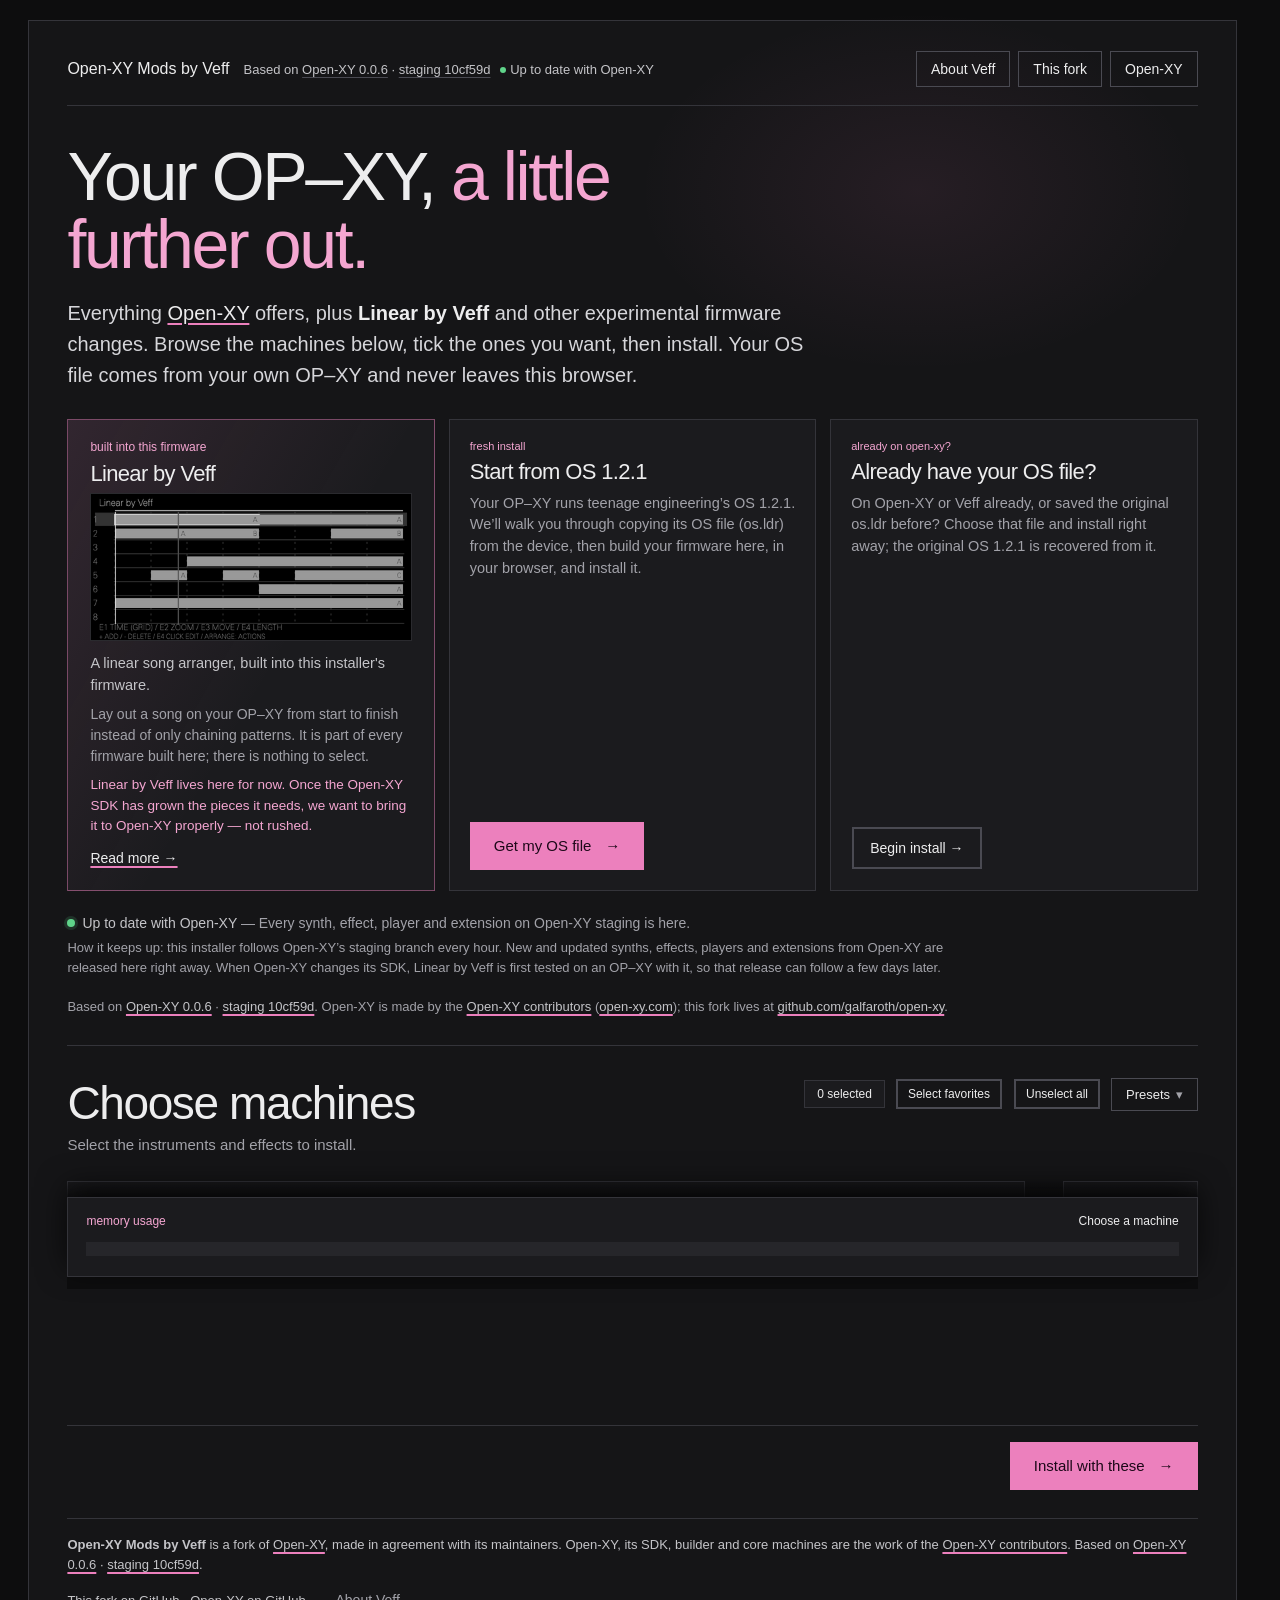
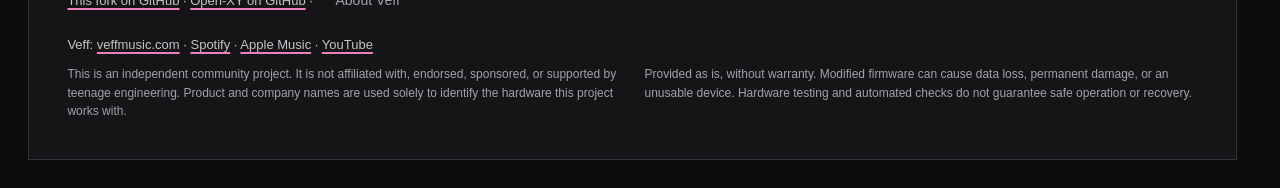
==== commit 53c10fdd: "Installer from veff/staging cc4edd3 (kit 014: Open-XY 0.0.6 staging 10cf59d)" ====
--- a/index.html
+++ b/index.html
@@ -8,8 +8,8 @@
 <title>Open-XY Mods by Veff</title>
 <meta name="description" content="Open-XY Mods by Veff: an Open-XY installer for the OP–XY with everything Open-XY offers, plus Linear by Veff and other experimental changes. Your firmware never leaves your browser.">
 <!-- styles -->
-<script type="module" crossorigin src="./assets/index-CIkUmYlr.js"></script>
-<link rel="stylesheet" crossorigin href="./assets/index-BJRXns6r.css">
+<script type="module" crossorigin src="./assets/index-CK_46T-I.js"></script>
+<link rel="stylesheet" crossorigin href="./assets/index-BQuagV1n.css">
 
 <body>
 <main>
@@ -133,7 +133,7 @@
         <div class="filters" role="group" aria-label="Filter machines by kind"><button data-filter="all" aria-pressed="true">All</button><button data-filter="synth" aria-pressed="false">Synths</button><button data-filter="drum" aria-pressed="false">Drums</button><button data-filter="sample" aria-pressed="false">Samplers</button><button data-filter="effect" aria-pressed="false">Effects</button><button data-filter="player" aria-pressed="false">Players</button><button data-filter="extension" aria-pressed="false" data-catalog-only hidden>Extensions</button><button id="favorites-filter" class="favorites-filter" aria-pressed="false"><span aria-hidden="true">★</span> Favorites</button></div>
         <div id="keyword-filters" class="keyword-filters" role="group" aria-label="Filter machines by keyword" hidden></div>
         <p id="browse-result" class="browse-result" role="status" aria-live="polite"></p>
-      </div><div id="machines" class="machine-list"></div><div id="machine-capacity-host"><section id="selection-capacity" class="capacity" aria-label="Memory"><div class="capacity-heading"><h2>Memory usage</h2><strong id="room-value">Choose a machine</strong></div><div class="memory-bar" tabindex="0" aria-describedby="memory-breakdown"><div id="memory-map" class="memory-map" role="img" aria-label="Memory used by each machine"></div><div id="memory-breakdown" class="memory-breakdown" role="tooltip"><div id="memory-legend" class="memory-legend"></div><dl id="capacity-details" class="machine-facts"></dl><p id="capacity-foot" class="capacity-foot">CPU load is not measured</p></div></div></section></div></div>
+      </div><div id="machines" class="machine-list"></div><div id="machine-capacity-host"><section id="selection-capacity" class="capacity" aria-label="Memory"><div class="capacity-heading"><h2>Memory usage</h2><strong id="room-value">Choose a machine</strong></div><div class="memory-bar" tabindex="0" aria-describedby="memory-breakdown"><div id="memory-map" class="memory-map" role="img" aria-label="Memory used by each machine"></div><div id="memory-breakdown" class="memory-breakdown" role="tooltip"><div id="memory-legend" class="memory-legend"></div><dl id="capacity-details" class="machine-facts"></dl><p id="capacity-foot" class="capacity-foot">CPU load is not measured</p></div></div><div id="expanded-memory-option" class="memory-expand" hidden><input id="expanded-memory" type="checkbox" aria-describedby="expanded-memory-note"><div><label for="expanded-memory" class="memory-expand-name"><span>Use <span id="expanded-memory-size">4 MiB</span> for machines</span> <span class="tag">Experimental</span></label><p id="expanded-memory-note" class="memory-expand-note">This is experimental and may be unstable: the OS can freeze or restart if it runs out.</p></div></div></section></div></div>
       <aside class="inspector machine-inspector" aria-label="Machine details">
         <div class="detail-bar"><button id="detail-back" type="button" class="secondary detail-back">← All machines</button><button id="detail-select" type="button" class="primary detail-select" aria-pressed="false">Add to install</button></div>
         <div class="detail-media"><div class="preview-space"><div id="art-preview" class="art-preview"></div></div><p id="art-caption" class="caption"></p>
@@ -141,7 +141,7 @@
           <summary>Play it in the browser</summary>
           <div class="preview-options-body"><div id="controls" class="controls"></div><div id="audition-controls" class="audition-controls" aria-label="Sound preview"></div></div>
         </details></div>
-        <div class="detail-info"><div class="summary-space"><div id="machine-summary"><div class="inspector-top"><span id="detail-kind" class="eyebrow detail-kind">Synth</span><span class="tag">Experimental</span></div><h2 id="detail-name" class="detail-name"></h2><p id="detail-description" class="detail-description"></p><p id="detail-keywords" class="detail-keywords"></p><p id="detail-source" class="detail-source"></p><p id="community-notice" class="community-notice" hidden>Community machines aren’t officially supported by the Open-XY SDK. Use at your own risk; instability or unexpected audio may occur.</p></div></div>
+        <div class="detail-info"><div class="summary-space"><div id="machine-summary"><div class="inspector-top"><span id="detail-kind" class="eyebrow detail-kind">Synth</span><span class="inspector-tags"><span class="tag detail-cpu-high" hidden>CPU-high</span><span class="tag">Experimental</span></span></div><h2 id="detail-name" class="detail-name"></h2><p id="detail-description" class="detail-description"></p><p id="detail-keywords" class="detail-keywords"></p><p id="detail-source" class="detail-source"></p><p id="community-notice" class="community-notice" hidden>Community machines aren’t officially supported by the Open-XY SDK. Use at your own risk; instability or unexpected audio may occur.</p></div></div>
         <div id="detail-veff" class="detail-veff" hidden></div>
         <section class="detail-section" aria-labelledby="detail-controls-title"><h3 id="detail-controls-title">Controls</h3><div id="detail-controls-list"></div></section>
         <section class="detail-section" aria-labelledby="detail-help-title"><h3 id="detail-help-title">How to use it</h3><div id="detail-help-text" class="detail-help"></div></section>
--- a/assets/index-BQuagV1n.css
+++ b/assets/index-BQuagV1n.css
@@ -0,0 +1 @@
+:root{--lightningcss-light: ;--lightningcss-dark:initial;color-scheme:dark;--paper:#0d0d0e;--panel:#151517;--card:#1b1b1e;--soft:#26262a;--raised:#2e2e33;--line:#34343a;--line-strong:#4a4a52;--ink:#ededee;--ink-2:#c4c4c8;--muted:#a2a2a9;--pink:#ec80bd;--pink-hover:#f59bcd;--pink-ink:#1d0819;--pink-text:#f4a6d1;--pink-soft:#ec80bd24;--pink-line:#ec80bd73;--accent:var(--pink);--accent-ink:var(--pink-ink);--accent-hover:var(--pink-hover);--warning:#ccc;--error:#ffd0e6;--code:#ccc;--state:#aaa;--shared:#6f6f76;--tables:#9a9aa1;--linear-share:repeating-linear-gradient(135deg,#ec80bd 0 3px,#7a2f58 3px 6px);--extension-share:repeating-linear-gradient(135deg,#9a9aa1 0 3px,#4a4a52 3px 6px);--machine-1:#ec80bd;--machine-2:#e3e3e6;--machine-3:#a2557f;--machine-4:#9a9aa1;--radius:0;--radius-s:0;--gutter:16px;--sans:"Univers Next Pro","UniversNextPro","Univers LT Std","Univers","Helvetica Neue",Helvetica,Arial,system-ui,sans-serif;--mono:ui-monospace,SFMono-Regular,Menlo,Consolas,monospace;font:300 16px/1.5 var(--sans);color:var(--ink);background:var(--paper);-webkit-font-smoothing:antialiased}@media (min-width:720px){:root{--gutter:28px}}*{box-sizing:border-box}html{scrollbar-gutter:stable;-webkit-text-size-adjust:100%}body{background:var(--paper);margin:0;overflow-x:hidden}[hidden]{display:none!important}::selection{background:var(--pink);color:var(--pink-ink)}button,input,select,a{font:inherit}button,a.file-button,summary{cursor:pointer}button{color:inherit;background:0 0;border:1px solid #0000;border-radius:0;min-height:44px;padding:10px 18px}button:disabled{opacity:.4;cursor:not-allowed}button:not(:disabled):hover{background:var(--soft)}:focus-visible,button:focus-visible,a:focus-visible,input:focus-visible,select:focus-visible,summary:focus-visible{outline:3px solid var(--pink);outline-offset:3px}h1,h2,h3,p{margin:0 0 12px}h1,h2,h3{letter-spacing:-.02em;font-weight:400;line-height:1.1}h1{letter-spacing:-.03em;font-size:clamp(30px,3.8vw,46px);font-weight:400}h2{font-size:clamp(22px,2.4vw,28px)}h3{letter-spacing:0;font-size:16px;font-weight:400}h1[tabindex="-1"],h2[tabindex="-1"]{outline:none}p{color:var(--muted);font-weight:400}.veff-lead{font-weight:400}a{color:var(--ink);-webkit-text-decoration-color:var(--pink);text-decoration-color:var(--pink);text-underline-offset:3px;text-decoration-thickness:2px}a:hover{-webkit-text-decoration-color:var(--ink);text-decoration-color:var(--ink)}code,kbd{font-family:var(--mono);overflow-wrap:anywhere;font-size:.86em}.sr-only{clip-path:inset(50%);width:1px;height:1px;position:absolute;overflow:hidden}main{max-width:1440px;padding:0 var(--gutter) 28px;margin:0 auto}.sidebar{z-index:20;background:color-mix(in srgb,var(--paper) 88%,transparent);-webkit-backdrop-filter:blur(10px);border-bottom:1px solid var(--line);align-items:center;gap:12px 24px;min-height:72px;padding:10px 0;display:flex;position:sticky;top:0}.masthead{flex:none;min-width:0}.brand{align-items:center;gap:12px;min-width:0;display:flex}.brand-mark{width:32px;height:32px;box-shadow:inset 0 0 0 2px var(--ink);background:#202024;border-radius:50%;flex:none;position:relative}.brand-mark:after{content:"";background:var(--pink);border-radius:0;width:4px;height:10px;margin-left:-2px;position:absolute;top:5px;left:50%}.brand-words{min-width:0;line-height:1.2;display:grid}.brand-name{letter-spacing:-.04em;font-size:19px;font-weight:500}.brand-product{font:12px var(--sans);letter-spacing:0;text-transform:lowercase;color:var(--pink-text)}.brand-version{color:var(--muted);text-transform:none;margin-left:8px}.brand:has(.brand-base:not(:empty)) .brand-version{display:none}.brand-base{color:var(--muted);font-size:11px}.brand-base a{color:inherit;text-decoration-thickness:1px}.steps{background:var(--panel);border:1px solid var(--line);border-radius:0;gap:4px;margin:0 auto;padding:4px;display:flex}.steps button{align-items:center;gap:8px;min-height:40px;padding:6px 14px 6px 8px;font-size:14px;font-weight:500;display:flex}.steps button>span:last-child{align-items:baseline;gap:6px;display:flex}.steps b{font:11px var(--sans);color:var(--muted);font-weight:400}.steps [aria-current=step]{background:var(--pink);color:var(--pink-ink)}.steps [aria-current=step] b{color:var(--pink-ink)}.steps [aria-current=step]:not(:disabled):hover{background:var(--pink-hover)}.nav-icon{flex:none;width:24px;display:flex}.nav-icon svg{width:100%}.source-links{gap:4px;margin-left:auto;display:flex}.steps:not([hidden])~.source-links{margin-left:0}[data-veff] .brand-mark,[data-veff] .brand-product{display:none}[data-veff] .brand-name{letter-spacing:0;font-size:16px}[data-flow=catalog] .steps [data-step="2"],[data-flow=catalog] .steps [data-step="3"],[data-flow=catalog] .source-links,[data-flow=catalog] .masthead{display:none}.install-summary{color:var(--ink);flex-wrap:wrap;order:-1;align-items:center;gap:4px 14px;font-size:15px;display:flex}#install-summary-text{font-weight:500}.summary-count{color:var(--pink-text);font-weight:500}#install-summary-text{cursor:help;outline-offset:4px;position:relative}.summary-list{z-index:30;background:var(--paper);border:1px solid var(--line-strong);grid-template-columns:repeat(auto-fill,minmax(150px,1fr));gap:14px 22px;min-width:min(520px,100vw - 32px);padding:16px 18px;font-weight:400;display:none;position:absolute;top:calc(100% + 10px);left:0;box-shadow:0 12px 32px #000c}#install-summary-text:hover .summary-list,#install-summary-text:focus .summary-list,#install-summary-text:focus-within .summary-list{display:grid}.summary-group h3{color:var(--pink-text);margin:0 0 6px;font-size:11px;font-weight:400}.summary-group ul{margin:0;padding:0;list-style:none}.summary-group li{color:var(--ink-2);font-size:13px;line-height:1.5}.install-summary #install-change{border:1px solid var(--line-strong);min-height:34px;color:var(--ink);font:500 13px var(--sans);align-items:center;padding:0 14px;text-decoration:none;display:inline-flex}.install-summary #install-change:hover{border-color:var(--ink-2);background:var(--soft)}.install-summary[hidden]{display:none}.install-summary .text-button{min-height:0;color:var(--ink);text-decoration:underline;-webkit-text-decoration-color:var(--pink);text-decoration-color:var(--pink);text-underline-offset:3px;padding:0}.source-link{color:var(--muted);border-radius:0;padding:8px 12px;font-size:13px;font-weight:500;text-decoration:none}.source-link:hover{color:var(--ink);background:var(--soft)}.main-stage{background:var(--panel);border:1px solid var(--line);border-radius:0;min-width:0;margin-top:20px;padding:clamp(20px,3vw,44px)}#builder-workspace{max-width:1240px;margin:auto}#status{border:1px solid var(--line);background:var(--card);border-radius:0;padding:12px 16px;font-size:14px}#status:empty{display:none}#status[data-error=true],#dev-status[data-error=true]{color:var(--error);border:1px solid var(--pink-line);background:#2a1622;border-radius:0;padding:14px}[data-page]{min-width:0}.panel{background:0 0;border:0;margin:0;padding:0}.flow-shell{width:100%}.eyebrow,.veff-kicker{font:12px var(--sans);letter-spacing:0;text-transform:lowercase;color:var(--pink-text);margin-bottom:14px;display:block}.page-header{margin:0 0 24px;position:relative}.page-header h1{margin-bottom:6px}.page-header p{max-width:660px;margin:6px 0 0;font-size:15px}.counter{font:12px var(--sans);color:var(--ink);background:var(--card);border:1px solid var(--line);border-radius:0;padding:6px 12px;display:inline-block}#extension-count{position:absolute;top:0;right:0}.primary{background:var(--pink);color:var(--pink-ink);border:0;border-radius:0;justify-content:center;align-items:center;gap:14px;min-height:48px;padding:12px 24px;font-size:15px;font-weight:500;text-decoration:none;display:inline-flex}.primary:not(:disabled):hover{background:var(--pink-hover)}.primary:disabled{box-shadow:none}.secondary{color:var(--ink);box-shadow:inset 0 0 0 2px var(--line-strong);font-size:14px;font-weight:500}.secondary:not(:disabled):hover{background:var(--soft);box-shadow:inset 0 0 0 2px var(--ink-2)}.text-button{color:var(--muted);font-size:14px}.text-button:not(:disabled):hover{color:var(--ink)}.mtp-help-button{max-width:100%;margin-top:12px}.veff-intro{border-bottom:1px solid var(--line);margin:0 0 32px;padding-bottom:28px;position:relative}#builder-workspace:not([data-browse=true]) .veff-intro{display:none}.veff-intro:before{content:"";pointer-events:none;background:radial-gradient(closest-side,#ec80bd14,#0000);width:min(560px,80%);height:360px;position:absolute;top:-40px;right:0}.veff-title{letter-spacing:-.035em;max-width:18ch;margin-bottom:20px;font-size:clamp(34px,5.6vw,68px);font-weight:400;line-height:1;position:relative}.veff-hl{color:var(--pink-text)}.veff-lead{color:#d6d6da;max-width:760px;font-size:clamp(17px,1.7vw,20px);line-height:1.55;position:relative}.veff-lead strong{color:var(--ink)}.veff-paths{grid-template-columns:repeat(3,minmax(0,1fr));gap:14px;margin:28px 0 0;display:grid;position:relative}.path-card{background:var(--card);border:1px solid var(--line);border-radius:0;flex-direction:column;align-items:flex-start;gap:8px;min-width:0;padding:20px;display:flex}.path-card h3{letter-spacing:-.03em;margin:0;font-size:22px}.path-card p{margin:0 0 6px;font-size:14.5px;line-height:1.5}.path-card>button{margin-top:auto}.path-tag{font:11px var(--sans);letter-spacing:0;text-transform:lowercase;color:var(--pink-text)}.path-card.path-feature{background:0 0;border:0;padding:0}.path-feature .veff-feature{height:100%}.veff-feature{background:linear-gradient(120deg,#ec80bd1c,transparent 55%),var(--card);border:1px solid var(--pink-line);border-radius:0;padding:20px 22px;position:relative}.veff-feature .veff-kicker{margin-bottom:8px}.veff-feature-screen{background:#000;border:1px solid #2a2a2e;margin:4px 0 12px}.veff-feature-screen img{width:100%;height:auto;display:block}.veff-featured .veff-feature-screen{display:none}.veff-feature h3{margin-bottom:6px;font-size:22px}.veff-feature p{color:var(--ink-2);margin:0;font-size:14.5px}.veff-feature .veff-feature-help{color:var(--muted);max-width:780px;margin-top:8px;font-size:14px}.veff-feature .veff-feature-note{color:var(--pink-text);margin-top:8px;font-size:13.5px}.veff-credit{color:var(--muted);margin:20px 0 0;font-size:13px}main:has(#builder-workspace[data-browse=true]) .sidebar{display:none}[data-page]:has(.machine-workspace[data-view=detail]) .veff-intro>:not(.veff-top){display:none}[data-page]:has(.machine-workspace[data-view=detail]) .veff-intro:before{display:none}[data-page]:has(.machine-workspace[data-view=detail])>.page-header{display:none}[data-page]:has(.machine-workspace[data-view=detail]) .veff-intro{border-bottom:0;margin-bottom:20px;padding-bottom:0}[data-page]:has(.machine-workspace[data-view=detail]) .veff-top{margin-bottom:0}.veff-top{border-bottom:1px solid var(--line);flex-wrap:wrap;justify-content:space-between;align-items:center;gap:12px 24px;margin:-8px 0 36px;padding-bottom:18px;font-weight:400;display:flex;position:relative}.veff-brand{flex-wrap:wrap;align-items:baseline;gap:4px 14px;display:flex}.veff-brand-name{color:var(--ink);font-size:16px;font-weight:500}.veff-brand-base{color:var(--ink-2);font-size:13px}.veff-brand-base a{color:var(--ink-2);-webkit-text-decoration-color:var(--line-strong);text-decoration-color:var(--line-strong);text-decoration-thickness:1px}.veff-brand-base a:hover{color:var(--ink);-webkit-text-decoration-color:var(--pink);text-decoration-color:var(--pink)}.veff-links{flex-wrap:wrap;gap:8px;display:flex}.veff-links a,.veff-links button{border:1px solid var(--line-strong);min-height:36px;color:var(--ink);font:500 14px var(--sans);cursor:pointer;background:0 0;align-items:center;padding:0 14px;text-decoration:none;display:inline-flex}.veff-links a:hover,.veff-links button:hover{border-color:var(--ink-2);background:var(--soft);color:var(--ink)}.veff-sync{margin:22px 0 0}.veff-sync-state{color:var(--ink-2);margin:0 0 4px;font-size:14px}.veff-sync-state .sync-detail{color:var(--muted)}.veff-sync-how{max-width:880px;color:var(--muted);margin:0;font-size:13px}.about-veff{border:1px solid var(--line-strong);background:var(--panel);width:min(680px,100% - 32px);max-height:calc(100dvh - 48px);color:var(--ink);padding:28px;overflow-y:auto}.about-veff::backdrop{background:#000c}.linear-guide{width:min(920px,100% - 32px)}.guide-body h2{margin:0 0 8px;font-size:clamp(26px,4vw,36px)}.guide-body h3{border-top:1px solid var(--line);margin:34px 0 10px;padding-top:18px;font-size:21px}.guide-body h4{color:var(--pink-text);margin:22px 0 8px;font-size:16px;font-weight:500}.guide-body p,.guide-body li{color:var(--ink-2);font-size:15px;line-height:1.6}.guide-body ul,.guide-body ol{margin:0 0 14px;padding-left:22px}.guide-body strong{color:var(--ink);font-weight:500}.guide-figure{margin:4px 0 18px}.guide-figure img{background:#000;border:1px solid #2a2a2e;width:100%;max-width:480px;height:auto;display:block}.guide-figure figcaption{color:var(--muted);margin-top:6px;font-size:13px}.guide-table{border-collapse:collapse;width:100%;margin:6px 0 16px;font-size:14px}.guide-table th,.guide-table td{text-align:left;vertical-align:top;border-bottom:1px solid var(--line);color:var(--ink-2);padding:8px 10px}.guide-table th{color:var(--muted);font-size:12px;font-weight:400}.guide-table td:first-child{color:var(--ink);white-space:nowrap}.veff-feature-more{color:var(--ink);margin-top:12px;font-size:14px;font-weight:500;display:inline-block}.about-close{float:right;margin:-6px -6px 0 12px}.about-head{align-items:center;gap:20px;margin-bottom:20px;display:flex}.about-photo{object-fit:cover;background:#000;flex:none;width:120px;height:120px}.about-head h2{margin:0 0 6px;font-size:clamp(26px,4vw,36px)}.about-head .eyebrow{margin-bottom:8px}.about-roles{color:var(--pink-text);margin:0;font-size:14px}.about-bio{color:var(--ink-2);margin:0 0 14px;font-size:15.5px;line-height:1.6}.about-links{border-top:1px solid var(--line);margin:20px 0 0;padding-top:16px;font-size:15px}.about-links-footer{margin:8px 0 0;font-size:13px}button.source-link{cursor:pointer;background:0 0;border:0;min-height:0}@media (max-width:520px){.about-head{flex-direction:column;align-items:flex-start}}.sync-dot{vertical-align:1px;background:#5fd38a;border-radius:50%;width:8px;height:8px;margin-right:7px;display:inline-block;box-shadow:0 0 0 3px #5fd38a26}.sync-dot[data-state=testing]{background:#ffd45c;box-shadow:0 0 0 3px #ffd45c26}.brand-sync{cursor:help}.brand-sync .sync-dot{width:6px;height:6px;box-shadow:none;margin:0 4px 0 6px}.veff-credit a,.footer-credit a{color:var(--ink-2)}#builder-workspace[data-browse=true] [data-page="2"]>.page-header .eyebrow,#builder-workspace[data-browse=true] .veff-featured,#builder-workspace:not([data-browse=true]) .browse-install,#builder-workspace[data-browse=true] [data-page="2"] .actions>:not(.browse-install){display:none}#builder-workspace[data-browse=true] [data-page="2"] .actions{justify-content:flex-end}.gate-browse{margin:24px auto 0;display:block}@media (max-width:1000px){.veff-paths{grid-template-columns:repeat(2,minmax(0,1fr))}.path-feature{grid-column:1/-1}}@media (max-width:640px){.veff-paths{grid-template-columns:1fr}}.veff-badge{font:500 10px/1 var(--sans);letter-spacing:0;text-transform:none;background:var(--pink);color:var(--pink-ink);white-space:nowrap;border-radius:0;align-items:center;gap:5px;padding:5px 8px;display:inline-flex}.veff-badge:before{content:"";background:var(--pink-ink);border-radius:50%;width:6px;height:6px}.risk-notice{max-width:720px;margin:auto;padding:8px 0}.risk-notice h1{margin-bottom:22px}.risk-notice p{margin-bottom:16px;font-size:15px}.browser-notice{text-align:center;flex-direction:column;justify-content:center;align-items:center;max-width:660px;min-height:40vh;margin:auto;padding:24px 0;display:flex}.browser-notice h1{margin:12px 0 18px}.browser-notice p{max-width:540px;margin:0 0 20px}.browser-notice #browser-blocked{color:#ffe083}.risk-accept{background:var(--card);border:1px solid var(--line);cursor:pointer;border-radius:0;grid-template-columns:22px minmax(0,1fr);gap:14px;margin:24px 0 8px;padding:20px;font-size:15px;display:grid}.risk-accept:has(input:checked){border-color:var(--pink-line);background:linear-gradient(120deg,#ec80bd14,transparent 60%),var(--card)}.risk-accept input{width:20px;height:20px;accent-color:var(--pink);margin:2px 0}#risk-form .primary{margin:16px auto 0;display:flex}.load-error{border:1px solid var(--line);border-radius:0;margin-top:24px;padding:16px}.load-error p{color:var(--ink);margin-bottom:8px}.os-note{max-width:520px;color:var(--muted);text-align:center;margin:18px auto 0;font-size:14px;line-height:1.5}.os-note strong{color:var(--ink)}.flow-copy .os-note{text-align:left;max-width:none;margin:12px 0 0}.flow-actions{flex-wrap:wrap;justify-content:center;align-items:center;gap:12px;margin-top:28px;display:flex}.flow-actions button{max-width:100%}.flow-actions .secondary{justify-content:center;align-items:center;min-height:48px;padding:12px 24px;font-size:15px;display:inline-flex}.flow-actions:has(.secondary){align-items:stretch}.flow-actions:has(.secondary)>button{flex:160px}.actions{border-top:1px solid var(--line);justify-content:space-between;align-items:center;gap:12px;margin-top:24px;padding-top:16px;display:flex}.file-panel{width:100%}.file-panel .drop{min-height:150px;margin-top:18px}.file-panel details{margin:16px 0 0}.drop{border:2px dashed var(--line-strong);cursor:pointer;text-align:center;background:var(--card);border-radius:0;place-items:center;gap:8px;min-height:170px;padding:22px;display:grid;position:relative}.drop:hover,.drop[data-drag=true]{border-color:var(--pink);background:linear-gradient(120deg,#ec80bd14,transparent 60%),var(--card)}.drop:focus-within,.file-button:focus-within{outline:3px solid var(--pink);outline-offset:3px}.drop input,.file-button input{opacity:0;cursor:pointer;width:100%;height:100%;position:absolute;inset:0}.file-icon{width:40px;color:var(--pink-text);margin-bottom:10px;display:block}.file-icon svg{width:100%}.drop strong{font-size:17px}.drop>span:not(.file-icon){color:var(--muted);font-size:14px}.file-result{font:12px/1.7 var(--sans);overflow-wrap:anywhere;margin:14px 0 24px}.file-result[data-state=loaded]{color:#dcf5e3;font:15px/1.6 var(--sans);background:#10251a;border:1px solid #73f59b;border-radius:0;padding:16px 18px}#firmware-replace{margin:0 0 16px;display:inline-flex}.file-button{min-height:44px;color:var(--ink);box-shadow:inset 0 0 0 2px var(--line-strong);border-radius:0;align-items:center;padding:10px 18px;text-decoration:none;display:inline-flex;position:relative}.file-button:hover{background:var(--soft)}details{margin:20px 0;font-size:14px}summary{color:var(--muted);width:-moz-fit-content;width:fit-content}summary:hover{color:var(--ink)}details p{margin-top:12px}details input{max-width:100%}#file-actions{margin-top:30px}.flow-body{grid-template-columns:minmax(0,1.2fr) minmax(0,1fr);align-items:center;gap:clamp(20px,3vw,44px);margin:20px 0 0;display:grid}.flow-copy{text-align:left;min-width:0}.flow-visual{width:100%;min-width:0;max-width:560px;margin:0 auto}.flow-visual>svg{width:100%;display:block}.device-guide-figure{margin:0}.device-guide-figure>svg{width:100%;display:block}.device-guide-figure figcaption{display:none}.flow-copy #flow-detail{margin:0}.flow-copy .flow-actions{justify-content:flex-start;margin-top:20px}.flow-copy .instruction-list{gap:8px;margin:18px 0;padding-left:20px;font-size:14px}[data-page]:has(#device-flow:not([hidden]))>.page-header{display:none}#device-flow{text-align:center}#flow-progress{text-align:left;margin-bottom:16px}#flow-title{font-size:clamp(24px,2.6vw,32px)}#flow-detail{max-width:600px;margin:12px auto 0;font-size:15px}.install-reminder{background:#2b2411;border:1px solid #ffd45c;border-radius:0;margin:12px 0;padding:14px;box-shadow:0 0 20px #ffd45c30,inset 0 0 16px #ffd45c0d}.install-reminder h3{color:#ffe083;text-shadow:0 0 14px #ffd45c66;margin:0 0 6px;font-size:16px}.install-reminder p{color:#fff0c2;margin:6px 0 0;font-size:13px;line-height:1.45}.install-reminder code{font-size:inherit}.install-reminder button{white-space:normal;margin-top:14px}#missing-os-help{--pink:#ffd45c;--pink-ink:#241c08;--pink-hover:#ffe083;max-width:100%}#flow-files .copy-guide{grid-template-columns:minmax(0,1fr) 15px minmax(0,1fr);gap:10px;margin:20px 0 0}#flow-files .copy-tree{border-radius:0;padding:12px}#flow-files .copy-tree>svg{display:none}#flow-files .copy-tree h3{margin-bottom:8px;font-size:13px}#flow-files .copy-file{padding:2px 0;font-size:11px}#flow-files .copy-arrow{font-size:18px;transform:none}.instruction-list{text-align:left;gap:11px;max-width:620px;margin:24px auto;padding-left:26px;font-size:15px;display:grid}.instruction-list li{padding-left:8px}.instruction-list li::marker{color:var(--pink-text);font:12px var(--sans)}.flow-navigation{flex-wrap:wrap;align-items:center;gap:8px;margin:16px 0 0;display:flex}.flow-navigation button{min-height:44px;padding:8px 18px}.flow-navigation .file-button{font-size:13px}.direct-copy{margin:20px 0 0}.direct-copy .file-result{color:var(--ink);margin:10px 0 0}.transfer-bar{background:var(--soft);border-radius:0;height:12px;overflow:hidden}.transfer-bar span{background:var(--pink);width:0;height:100%;display:block}.transfer-current{font:11px/1.7 var(--sans);color:var(--muted);overflow-wrap:anywhere;margin:2px 0 0}.transfer-log{border:1px solid var(--line);background:var(--paper);border-radius:0;max-height:172px;margin:14px 0 0;padding:10px 12px;list-style:none;overflow:auto}.transfer-log li{font:11px/1.7 var(--mono);overflow-wrap:anywhere;color:var(--muted)}.transfer-log [data-kind=done]{color:var(--ink)}.transfer-log [data-kind=done]:before{content:"✓ ";color:var(--pink-text)}.transfer-log [data-kind=error]{color:var(--error)}.transfer-log [data-kind=error]:before{content:"✕ "}#dev-status{max-width:600px;margin:22px auto 0;font-size:14px}#dev-status:empty{display:none}#connection-help{text-align:left;max-width:600px;margin:24px auto}#midi-ports{white-space:pre-wrap;overflow-wrap:anywhere;font-size:12px}.attribution{font-size:12px}.device-body{fill:#18181a;stroke:#77777d;stroke-width:1.3px}.device-inset,.device-screen{fill:#080808;stroke:#454549}.device-screen{stroke:#66666c}.speaker-hole{fill:#77777d}.device-knob{fill:#333;stroke:#999}.knob-ring{fill:none;stroke:#b4b4b4;stroke-width:.7px}.device-knob.encoder{stroke:#8a8a8f;stroke-width:.8px}.device-key rect{fill:#242426;stroke:#545458;stroke-width:.7px}.device-key circle{fill:none;stroke:#777;stroke-width:.7px}.device-key text{fill:#bbb;text-anchor:middle;font:10px Arial,sans-serif}.device-key.is-lit rect{fill:#eee;stroke:#fff;stroke-width:1.5px}.device-key.is-lit circle{stroke:#555}.device-key.is-lit text{fill:#111}.device-key.is-lit .key-halo{fill:none;stroke:var(--pink);stroke-width:2.5px}.device-edge{fill:#444}.callout{stroke:var(--pink);fill:none;stroke-width:1.5px}.callout-dot{fill:var(--pink)}.callout-label{fill:#eee;font:17px var(--sans)}.callout-note{fill:#aaa;font:13px var(--sans)}.usb-cable{stroke:#aaa;stroke-width:4px;fill:none}.usb-plug{fill:#999}.copy-guide{text-align:left;grid-template-columns:minmax(0,1fr) 25px minmax(0,1fr);align-items:center;gap:18px;max-width:760px;margin:28px auto;display:grid}.copy-tree{border:1px solid var(--line);background:var(--card);border-radius:0;min-width:0;padding:22px}.copy-tree>svg{float:right;color:#aaa;width:30px;height:32px;margin-left:8px}.copy-tree h3{margin-bottom:24px}.copy-file{font:12px/1.7 var(--sans);overflow-wrap:anywhere;padding:6px 0}.copy-arrow{color:var(--pink-text);font-size:24px}.boot-guide{flex-direction:column;align-items:center;gap:12px;margin:0 auto;display:flex}.boot-hardware{width:100%;max-width:760px}.boot-hardware>svg{width:100%;display:block}.lcd-closeup{border:1px solid var(--line-strong);border-radius:0;width:min(100%,480px);overflow:hidden}.lcd-closeup>svg{width:100%;display:block}.lcd-background{fill:#080808}.lcd-text{fill:#eee;font:12px Consolas,Courier New,monospace}.lcd-closeup .lcd-text{font-size:16px}.lcd-title{font-weight:600}.lcd-highlight{fill:#ec80bd;fill-opacity:.14;stroke:var(--pink);stroke-width:1px}.lcd-selected{font-weight:500}.boot-guide figcaption{max-width:540px;color:var(--muted);text-align:left;align-items:center;gap:12px;font-size:14px;display:flex}.boot-guide kbd{color:#eee;width:38px;height:38px;font:16px var(--mono);border:1px solid #888;border-radius:0;flex:none;place-items:center;display:grid}.guide-views{flex-wrap:wrap;justify-content:center;gap:8px;margin-bottom:10px;display:flex}.guide-views button{color:var(--muted);font-size:13px}.guide-views [aria-pressed=true]{color:var(--pink-ink);background:var(--pink)}.instruction-pulse{animation:2.4s ease-in-out infinite instruction-breathe}.instruction-cue{animation:2.4s ease-in-out infinite instruction-cue}.device-key.is-lit .key-face{animation:2.4s ease-in-out infinite key-breathe}@keyframes instruction-cue{0%,to{opacity:.45}50%{opacity:1}}@keyframes key-breathe{0%,to{fill:#969696}50%{fill:#fff}}@keyframes instruction-breathe{0%,to{opacity:.2}50%{opacity:1}}.step-enter{animation:.26s cubic-bezier(.2,.7,.2,1) step-arrive}.step-enter .lcd-closeup{transform-origin:50% 0;animation:.38s cubic-bezier(.2,.7,.2,1) screen-arrive}@keyframes step-arrive{0%{opacity:.65;transform:translateY(5px)}to{opacity:1;transform:none}}@keyframes screen-arrive{0%{opacity:.5;transform:translateY(-6px)scale(.97)}to{opacity:1;transform:none}}@media (prefers-reduced-motion:no-preference){button,a.file-button,.machine{transition:background-color .16s,color .16s,border-color .16s,box-shadow .16s}.transfer-bar span{transition:width .16s}}@media (prefers-reduced-motion:reduce){.instruction-pulse{opacity:.7;animation:none}.step-enter,.step-enter .lcd-closeup,.instruction-cue,.device-key.is-lit .key-face{animation:none}}.page-header .selection-tools{align-items:center;gap:10px;margin-top:14px;display:flex}@media (min-width:900px){.page-header .selection-tools{margin:0;position:absolute;top:0;right:0}}.veff-featured{margin:0 0 22px}.veff-featured .veff-feature{flex-wrap:wrap;align-items:baseline;gap:4px 16px;padding:14px 20px;display:flex}.veff-featured .veff-feature .veff-kicker{margin:0}.veff-featured .veff-feature h3{margin:0;font-size:19px}.veff-featured .veff-feature p{flex:260px;font-size:14px}.workspace{grid-template-columns:minmax(260px,1fr) minmax(0,1.2fr);align-items:start;gap:32px;display:grid}.workspace>*{min-width:0}.machine-workspace{flex-direction:column;align-items:stretch;gap:24px;display:flex}:root:not([data-veff]) .machine-workspace{display:grid}[data-veff] .machine-workspace:not([data-view=detail]) .machine-inspector,.machine-workspace[data-view=detail] .browse,.machine-workspace[data-view=detail] #machines{display:none}.machine-workspace[data-view=detail] .machine-inspector{order:-1}.machine-workspace{scroll-margin-top:96px}.browse{gap:10px;margin-bottom:18px;display:grid}.browse-row{align-items:center;gap:10px;display:flex}#machine-search{min-width:0;min-height:46px;color:var(--ink);background:var(--card);border:1px solid var(--line);border-radius:0;flex:1;padding:10px 18px;font-size:15px}#machine-search::placeholder{color:var(--muted)}#machine-search:hover{border-color:var(--line-strong)}.browse-sort{font:12px var(--sans);letter-spacing:0;text-transform:lowercase;color:var(--muted);align-items:center;gap:8px;display:flex}.browse-sort select{min-height:46px;font:14px var(--sans);letter-spacing:0;text-transform:none;color:var(--ink);background:var(--card);border:1px solid var(--line);border-radius:0;padding:8px 14px}.filters{flex-wrap:wrap;gap:6px;display:flex}.filters button{background:var(--card);border-color:var(--line);min-height:38px;padding:7px 16px;font-size:14px;font-weight:500}.filters [aria-pressed=true],.filters [aria-pressed=true]:not(:disabled):hover{background:var(--ink);color:var(--paper);border-color:var(--ink)}.filters .favorites-filter{margin-left:auto}.filters .favorites-filter[aria-pressed=true]{background:var(--pink);border-color:var(--pink);color:var(--pink-ink)}.keyword-filters{flex-wrap:wrap;gap:4px;display:flex}.keyword-filter{min-height:26px;font:11px/1.4 var(--sans);color:var(--muted);border:1px solid var(--line);border-radius:0;align-items:center;gap:5px;padding:2px 10px;display:inline-flex}.keyword-filter[aria-pressed=true]{color:var(--pink-ink);background:var(--pink);border-color:var(--pink)}.keyword-filter[aria-pressed=true]:hover{background:var(--pink-hover)}.keyword-count{opacity:.7;font-variant-numeric:tabular-nums;font-size:10px}.keyword-more{min-height:26px;font:11px/1.4 var(--sans);color:var(--ink);border:1px dashed var(--line-strong);border-radius:0;padding:2px 10px}.browse-result{min-height:1lh;font:12px var(--sans);margin:0}.browse-result:empty{display:none}.machine-empty{grid-column:1/-1;margin:12px 4px;font-size:15px}.machine-empty .text-button{text-underline-offset:2px;min-height:0;padding:0;text-decoration:underline}.machine-author{font:11px var(--sans);color:var(--muted);white-space:nowrap;letter-spacing:0;font-weight:400}@media (max-width:560px){.browse-row{flex-wrap:wrap}#machine-search{flex-basis:100%}.browse-sort{margin-left:auto}}.machine-list{align-content:start;gap:8px;display:grid}.machine{border:1px solid var(--line);background:var(--card);border-radius:0;grid-template-columns:28px 32px minmax(0,1fr) auto;align-items:center;gap:12px;padding:12px 14px;display:grid}.machine:hover{border-color:var(--line-strong)}.machine.selected{border-color:var(--pink-line)}.machine:has(>button[aria-pressed=true]){box-shadow:inset 0 0 0 1px var(--ink-2)}.machine label{align-items:center;min-height:36px;display:flex}.machine input{width:18px;height:18px;accent-color:var(--pink);cursor:pointer;margin:0}.machine-icon{color:var(--ink-2)}.machine-icon svg{width:100%;display:block}.machine button{text-align:left;border:0;border-radius:0;width:100%;min-width:0;min-height:0;padding:0}.machine button:hover{background:0 0}.machine-name{letter-spacing:-.02em;font-size:16px;font-weight:500;display:block}.machine-desc,.extension-desc,#builder-workspace:not([data-browse=true]) [data-filter=extension]{display:none}.machine-meta{font:11px var(--sans);color:var(--muted);margin-top:4px;display:block}.machine-meta span+span:before{content:" · "}.machine-origin{color:var(--ink-2)}.machine .machine-favorite{width:auto;min-height:36px;color:var(--muted);text-align:center;padding:0 8px;font-size:17px;line-height:1}.machine .machine-favorite:hover{color:var(--ink);background:0 0}.machine .machine-favorite[aria-pressed=true]{color:var(--pink)}#machines:has(.card){grid-template-columns:repeat(auto-fill,minmax(min(100%,232px),1fr));gap:18px}.machine.card{border-radius:0;padding:10px 10px 40px;display:block;position:relative}.machine.card:hover{border-color:var(--line-strong);background:var(--raised)}.machine.card.selected{border-color:var(--pink-line);background:var(--card)}.machine.card.selected:hover{background:var(--raised)}.machine.card:has(>button:focus-visible){outline:3px solid var(--pink);outline-offset:3px}.machine.card>button:focus-visible{outline:none}.machine.card>.machine-icon{display:none}.machine.card>label{z-index:2;border:1px solid var(--line-strong);min-height:0;font:10px var(--sans);letter-spacing:0;text-transform:lowercase;color:var(--ink-2);cursor:pointer;background:#0d0d0ed9;border-radius:0;align-items:center;gap:7px;padding:6px 10px 6px 8px;display:flex;position:absolute;top:18px;left:18px}.machine.card>label:after{content:"Add"}.machine.card>label:has(input:checked){border-color:var(--pink-line);color:var(--pink-text)}.machine.card>label:has(input:checked):after{content:"Selected"}.machine.card[data-locked]>label:has(input):after{content:"Always on"}.machine.card[data-locked]>label,.machine.card[data-locked]>button{cursor:help}.machine.card[data-locked]>label input{opacity:1}.machine.card>label:has(input:focus-visible){outline:3px solid var(--pink);outline-offset:2px}.machine.card>label input{width:15px;height:15px;accent-color:var(--pink)}.machine.card>.machine-favorite{z-index:2;border:1px solid var(--line-strong);background:#0d0d0ed9;place-items:center;width:30px;height:30px;min-height:0;padding:0;font-size:15px;line-height:1;display:grid;position:absolute;top:18px;right:18px}.machine.card>.machine-favorite:hover{background:var(--soft)}.machine.card>button{border-radius:0;flex-direction:column;gap:6px;display:flex}.card-screen{aspect-ratio:480/220;background:#000;border:1px solid #2a2a2e;border-radius:0;place-items:center;width:100%;margin-bottom:8px;display:grid;position:relative;overflow:hidden}.card-screen img{object-fit:contain;width:100%;height:100%;display:block}.card-glyph{color:#6f6f76;width:52px}.card-glyph svg{width:100%;display:block}.machine.card .machine-name{overflow-wrap:anywhere;padding:0 4px;font-size:19px;line-height:1.15}.machine.card .machine-author{margin-top:3px;display:block}.card-tags{flex-wrap:wrap;align-items:center;gap:6px;padding:0 4px;display:flex}.card-kind{font:10px/1 var(--sans);letter-spacing:0;text-transform:lowercase;color:var(--ink-2);box-shadow:inset 0 0 0 1px var(--line-strong);border-radius:0;padding:5px 8px}.machine.card .machine-desc{-webkit-line-clamp:3;color:var(--muted);-webkit-box-orient:vertical;padding:0 4px;font-size:14px;font-weight:400;line-height:1.45;display:-webkit-box;overflow:hidden}.machine.card .machine-meta{margin-top:auto;padding:0 4px}.machine.card .machine-meta>span:first-child{display:none}.machine.card .machine-meta>span:nth-child(2):before{content:none}.machine.card .machine-meta:before{content:"";background:var(--machine);vertical-align:0;border-radius:0;width:8px;height:8px;margin-right:7px;display:inline-block}.card-keywords{font:11px var(--sans);color:var(--pink-text);padding:0 4px}.new-badge{font:500 10px/1 var(--sans);letter-spacing:.04em;text-transform:uppercase;color:#0b2414;background:#5fd38a;align-items:center;padding:5px 8px;display:inline-flex}.machine.card[data-guide]>button,.veff-feature-screen[data-linear-guide]{cursor:pointer}.machine.card .card-title{cursor:pointer;text-underline-offset:4px;-webkit-text-decoration:underline #0000;text-decoration:underline #0000;text-decoration-thickness:1px}.machine.card .card-title:hover{-webkit-text-decoration-color:var(--pink);text-decoration-color:var(--pink)}.machine.card>.card-more{z-index:2;color:var(--muted);font-size:12px;text-decoration:none;position:absolute;bottom:14px;right:14px}.machine.card>.card-more:hover,.machine.card>.card-more:focus-visible{color:var(--pink-text)}.inspector{min-width:0}.inspector .tag,.tag{font:10px var(--sans);letter-spacing:0;text-transform:lowercase;color:var(--muted);border:1px solid var(--line-strong);border-radius:0;padding:3px 8px}.machine-inspector{grid-template-columns:minmax(0,1.1fr) minmax(0,1fr);grid-template-areas:"bar bar""media info";align-items:start;gap:20px 36px;display:grid}:root:not([data-veff]) .machine-inspector{grid-template-columns:minmax(0,1fr);grid-template-areas:"media""info"}.detail-bar{flex-wrap:wrap;grid-area:bar;justify-content:space-between;align-items:center;gap:12px;display:flex}:root:not([data-veff]) .detail-bar{display:none}.detail-select[aria-pressed=true]{background:var(--ink);color:var(--paper)}.detail-select[aria-pressed=true]:not(:disabled):hover{background:#fff}.detail-media{grid-area:media;min-width:0;container-type:inline-size}.detail-info{grid-area:info;min-width:0}.summary-space{display:grid}.summary-space>*{grid-area:1/1;min-width:0;display:flow-root}.summary-sizing{display:none!important}.inspector-top{justify-content:space-between;align-items:center;gap:12px;margin-bottom:12px;display:flex}.inspector-top .eyebrow{margin:0}.detail-name,.detail-description{overflow-wrap:anywhere}.inspector h2.detail-name{letter-spacing:-.045em;margin-bottom:12px;font-size:clamp(30px,3.6vw,46px)}.detail-description{color:var(--ink-2);font-size:17px;line-height:1.5}.detail-keywords{flex-wrap:wrap;gap:6px;margin:0 0 14px;display:flex}.detail-keywords .tag{min-height:0;color:var(--pink-text);border-color:var(--pink-line);padding:4px 10px;font-size:11px}.detail-keywords .tag:hover{background:var(--pink-soft);color:var(--ink)}.detail-source{color:var(--muted);overflow-wrap:anywhere;margin:0 0 14px;font-size:14px}.detail-source a{color:var(--ink-2)}.detail-source a:hover{color:var(--ink)}.inspector .community-notice{border:1px solid var(--line);background:var(--card);border-radius:0;margin:0 0 16px;padding:12px 14px;font-size:13px;line-height:1.6}.detail-veff{background:linear-gradient(120deg,#ec80bd22,transparent 70%),var(--card);border:1px solid var(--pink-line);border-radius:0;justify-items:start;gap:8px;margin:0 0 18px;padding:14px 16px;display:grid}.detail-veff p{color:var(--ink-2);margin:0;font-size:14px}.detail-section{border-top:1px solid var(--line);margin:22px 0 0;padding-top:18px}.detail-section h3{font:12px var(--sans);letter-spacing:0;text-transform:lowercase;color:var(--pink-text);margin-bottom:14px}.detail-help p{color:var(--ink-2);font-size:15px}.encoder-map{grid-template-columns:repeat(4,minmax(0,1fr));gap:10px;margin:0;padding:0;list-style:none;display:grid}.encoder{background:var(--card);border:1px solid var(--line);border-radius:0;min-width:0;padding:12px}.encoder-dot{width:30px;height:30px;font:500 12px var(--mono);border-radius:50%;place-items:center;margin-bottom:10px;display:grid;box-shadow:inset 0 0 0 1px #ffffff2e}.encoder:first-child .encoder-dot{color:#eee;background:#343434}.encoder:nth-child(2) .encoder-dot{color:#fff;background:#696969}.encoder:nth-child(3) .encoder-dot{color:#111;background:#a1a1a1}.encoder:nth-child(4) .encoder-dot{color:#111;background:#dfdfdf}.encoder ul{gap:4px;margin:0;padding:0;list-style:none;display:grid}.encoder-main{color:var(--ink);overflow-wrap:anywhere;font-size:14px;font-weight:500}.encoder-alt{color:var(--muted);overflow-wrap:anywhere;font-size:13px}.encoder-alt:before{content:"↳ ";color:var(--pink-text)}.encoder-alt[data-page]:before{content:"p" attr(data-page) " ";font:10px var(--mono)}.encoder-note{margin:10px 0 0;font-size:13px}.detail-facts{margin-top:22px}@media (max-width:900px){.machine-inspector{grid-template-columns:minmax(0,1fr);grid-template-areas:"bar""info""media"}}@media (max-width:560px){.encoder-map{grid-template-columns:repeat(2,minmax(0,1fr))}}.art-preview{aspect-ratio:480/220;color:var(--muted);background:#000;border:1px solid #2e2e33;border-radius:0;place-items:center;display:grid;position:relative;overflow:hidden;box-shadow:0 30px 80px -40px #ec80bd55}.preview-space{min-width:0}.art-preview>*{width:100%;height:100%;position:absolute;inset:0}.art-preview svg{cursor:pointer;width:100%;height:100%;display:block}.art-placeholder{text-align:center;font:13px var(--sans);place-items:center;padding:20px;display:grid}#art-caption{min-height:2lh}.caption{color:var(--muted);margin:10px 0 14px;font-size:13px!important}.preview-options{background:var(--card);border:1px solid var(--line);border-radius:0;margin:6px 0;padding:14px 16px}.preview-options>summary{min-height:28px;color:var(--ink);font-weight:500}.preview-options-body{padding:14px 0 4px}.audition-controls{flex-wrap:wrap;align-items:center;gap:18px;min-height:64px;margin:14px 0 0;display:flex}.preview-keys{touch-action:none;-webkit-user-select:none;user-select:none;flex:none;align-items:flex-start;max-width:100%;display:flex}.preview-key{width:26px;height:64px;min-height:0;font:9px var(--sans);color:#555;background:#e8e8ea;border:1px solid #111;border-radius:0;justify-content:center;align-items:flex-end;padding:0 0 4px;display:flex;position:relative}.preview-key.black{z-index:1;background:#222;border-color:#000;width:18px;height:40px;margin:0 -9px}.preview-key:not(:disabled):hover{background:#fff}.preview-key.black:not(:disabled):hover{background:#3a3a3a}.preview-key[data-down=true],.preview-key[data-down=true]:hover{background:var(--pink)}.preview-key.black[data-down=true]{background:#a2557f}.preview-key:focus-visible{outline-offset:2px;z-index:2}.audition-volume{font:11px var(--sans);text-transform:lowercase;letter-spacing:0;color:var(--muted);align-items:center;gap:8px;min-width:0;display:flex}.audition-volume input{width:100%;min-width:32px;max-width:120px;accent-color:var(--pink)}@container (width<=440px){.preview-key{width:20px}.preview-key.black{width:14px;margin:0 -7px}.audition-volume{flex-basis:100%}}.controls{grid-template-columns:repeat(4,minmax(0,1fr));align-content:start;gap:14px;font-size:12px;display:grid}.control{color:var(--muted);font-size:12px}.preview-control{color:var(--muted);flex-direction:column;gap:6px;min-width:0;font-size:12px;display:flex}.preview-control>span{overflow-wrap:anywhere;min-height:2lh}.preview-control input{width:100%;accent-color:var(--pink);height:24px;margin:0}.preview-control:focus-within{color:var(--ink)}.machine-facts{grid-template-columns:minmax(0,1fr) auto;gap:8px 16px;margin:14px 0 0;font-size:13px;display:grid}.machine-facts dt{color:var(--muted)}.machine-facts dd{font-family:var(--sans);margin:0;font-size:12px}.capacity{background:var(--card);border:1px solid var(--line);border-radius:0;padding:16px 18px}.machine-workspace .capacity{margin-top:22px}#builder-workspace[data-browse=true] #machine-capacity-host{z-index:8;background:linear-gradient(transparent,var(--paper) 22px);padding:16px 0 12px;position:sticky;bottom:0}#builder-workspace[data-browse=true] #machine-capacity-host .capacity{margin-top:0;box-shadow:0 -10px 30px #000a}.capacity[data-over=true]{border-color:#ffd45c}.capacity[data-over=true] #room-value{color:#ffd45c}.install-limit{color:#ffd45c;margin:10px 0 0;font-size:13px}.capacity-toast{z-index:40;color:#241c08;background:#ffd45c;max-width:calc(100% - 32px);padding:12px 18px;font-size:14px;font-weight:500;position:fixed;bottom:120px;left:50%;transform:translate(-50%);box-shadow:0 12px 32px #000c}button.compact{min-height:32px;padding:4px 12px;font-size:12px}.capacity-heading{flex-wrap:wrap;justify-content:space-between;gap:8px;margin-bottom:10px;display:flex}.capacity-heading h2{font:12px var(--sans);letter-spacing:0;text-transform:lowercase;color:var(--pink-text);margin:0}.capacity-heading strong{font:12px var(--sans)}.memory-bar{cursor:pointer;border-radius:0;padding:4px 0;position:relative}.memory-map{background:var(--soft);border-radius:0;height:14px;display:flex;overflow:hidden}.memory-segment{border-right:1px solid var(--paper);min-width:0;height:100%}.memory-breakdown{z-index:6;background:var(--paper);border:1px solid var(--line-strong);border-radius:0;padding:14px 16px;display:none;position:absolute;bottom:calc(100% + 8px);left:0;right:0;box-shadow:0 12px 32px #000c}.memory-bar:hover .memory-breakdown,.memory-bar:focus .memory-breakdown,.memory-bar.open .memory-breakdown{display:block}.memory-legend{color:var(--muted);grid-template-columns:repeat(2,minmax(0,1fr));gap:4px 16px;margin:0;font-size:12px;display:grid}.memory-legend span:before{content:"";background:var(--swatch);border-radius:0;width:8px;height:8px;margin-right:8px;display:inline-block}.memory-breakdown .machine-facts{border-top:1px solid var(--line);margin-top:10px;padding-top:10px}.capacity-foot{color:var(--muted);margin:10px 0 0;font-size:12px}.presets{margin:0;font-size:13px;position:relative}.presets summary{width:auto;color:var(--ink);border:1px solid var(--line-strong);border-radius:0;align-items:center;min-height:32px;padding:6px 14px;list-style:none;display:flex}.presets summary::-webkit-details-marker{display:none}.presets summary:after{content:"▾";color:var(--muted);margin-left:6px}.presets[open] summary{background:var(--soft)}.presets-panel{z-index:8;text-align:left;background:var(--paper);border:1px solid var(--line-strong);border-radius:0;width:min(320px,100vw - 32px);padding:14px;position:absolute;top:calc(100% + 8px);right:0;box-shadow:0 12px 32px #000c}.presets-panel .presets-note{max-width:none;color:var(--muted);margin:0 0 10px;font-size:12px;line-height:1.5;display:block}.presets-panel .presets-note:empty{display:none}.presets-panel .presets-note:last-child{margin-bottom:0}.presets-list{scrollbar-width:thin;gap:2px;max-height:240px;margin:0 0 10px;padding:0;list-style:none;display:grid;overflow-y:auto}.preset{align-items:center;gap:2px;display:flex}.preset .preset-apply{text-align:left;border-radius:0;flex:1;justify-content:space-between;align-items:baseline;gap:8px;min-width:0;min-height:36px;padding:6px 10px;display:flex}.preset-name{text-overflow:ellipsis;white-space:nowrap;overflow:hidden}.preset-count{font:11px var(--mono);color:var(--muted);flex:none}.preset .preset-delete{min-height:36px;color:var(--muted);padding:0 10px}.preset .preset-delete:hover{color:var(--ink)}.preset .preset-update{min-height:28px;color:var(--ink);border:1px solid var(--line-strong);padding:2px 10px;font-size:12px}.preset .preset-update:disabled{color:var(--muted);border-color:#0000}.preset-form{gap:6px;margin:0 0 10px;display:flex}#preset-name{min-width:0;min-height:38px;color:var(--ink);background:var(--card);border:1px solid var(--line);border-radius:0;flex:1;padding:6px 12px;font-size:13px}.preset-form button{white-space:nowrap;min-height:38px;padding:6px 12px;font-size:13px}.extension-workspace{grid-template-columns:minmax(0,1.2fr) minmax(0,1fr)}.extension-list-column #extensions{min-height:0;margin-top:8px}.extension-inspector{background:var(--card);border:1px solid var(--line);border-radius:0;padding:18px 20px}.extension-inspector h2{font-size:24px}.extension-inspector .selection-summary{border-top:1px solid var(--line);margin-top:22px;padding-top:18px}.extension-inspector:has(#extension-details[hidden]) .selection-summary{border-top:0;margin-top:0;padding-top:0}.selection-summary h3{font:12px var(--sans);letter-spacing:0;text-transform:lowercase;color:var(--pink-text)}#extension-details #extension-description{color:var(--ink);margin-bottom:0;font-size:15px;line-height:1.45}#extension-details .extension-note{color:var(--muted);margin-top:6px;font-size:13px;line-height:1.4}.extension-conflict{color:var(--muted);margin:4px 0;font-size:12px;display:block}.extension-inspector .machine-facts{grid-template-columns:1fr}.extension-inspector .machine-facts dd{text-align:left;font-family:var(--sans);margin-bottom:8px;font-size:14px}.extension-workspace .capacity{margin-top:16px}.graphics-extension{align-items:start}.graphics-extension-copy{min-width:0}.machine .graphics-extension-name{cursor:pointer;min-height:0;font-size:16px;font-weight:500}.graphics-extension-copy #graphics-note{color:var(--muted);margin:6px 0 12px;font-size:13px;line-height:1.5}.graphics-extension-actions{flex-wrap:wrap;align-items:center;gap:8px 12px;display:flex}.machine .preview-selected{width:auto;min-height:38px;color:var(--ink);box-shadow:inset 0 0 0 2px var(--line-strong);border-radius:0;padding:6px 16px}#graphics-overrides-count{color:var(--muted);margin:0;font-size:13px}.graphics-example-disclosure{margin-top:28px}.graphics-examples{width:100%;min-width:0;max-width:380px;margin:20px auto 0}.graphics-examples h2{margin-bottom:10px;font-size:17px}.graphics-examples .examples-note{margin:12px 0 0;font-size:12px}#selected-previews{border:1px solid var(--line-strong);background:var(--panel);width:min(1040px,100% - 48px);max-height:calc(100dvh - 48px);color:var(--ink);overscroll-behavior:contain;scrollbar-width:thin;border-radius:0;padding:24px;overflow-y:auto}#selected-previews::backdrop{background:#000c}.selected-previews-heading{justify-content:space-between;align-items:center;gap:24px;margin-bottom:8px;display:flex}.selected-previews-title-group{flex-wrap:wrap;align-items:baseline;gap:4px 16px;min-width:0;display:flex}.selected-previews-heading h2{margin:0}#selected-previews-count{color:var(--muted);font:12px var(--mono)}.selected-previews-heading button{flex:none}#selected-previews-note{margin-bottom:24px;font-size:14px}.selected-previews-footnote{color:var(--muted);margin:16px 0 0;font-size:13px}.selected-previews-list{grid-template-columns:repeat(2,minmax(0,1fr));gap:24px;display:grid}.selected-machine-preview{border:1px solid var(--line);background:var(--card);border-radius:0;min-width:0;margin:0;padding:16px}.selected-machine-preview:only-child{grid-column:1/-1;width:100%;max-width:480px;margin-inline:auto}.selected-machine-preview h3{overflow-wrap:anywhere;margin-bottom:8px;font-size:17px}.selected-machine-screen{aspect-ratio:480/220;background:#000;border-radius:0;place-items:center;display:grid;overflow:hidden}.selected-machine-screen>svg,.selected-machine-screen>img{width:100%;height:100%;display:block}.selected-machine-screen>[role=button]{cursor:pointer}.selected-machine-screen>[role=button]:focus-visible{outline:3px solid var(--pink);outline-offset:-3px}.selected-machine-preview figcaption{color:var(--muted);margin-top:8px;font-size:13px}.selected-machine-screen>p{text-align:center;margin:0;padding:20px;font-size:14px}.machine-graphics-control{color:var(--muted);justify-content:space-between;align-items:center;gap:12px;margin-top:12px;font-size:13px;display:flex}.machine-graphics-control>span{flex:none}.machine-graphics-control select{min-width:0;max-width:260px;min-height:40px;font:inherit;color:var(--ink);background:var(--paper);border:1px solid var(--line);border-radius:0;flex:1;padding:8px 12px}.graphics-bulk-actions{flex-wrap:wrap;gap:8px;margin:12px 0;display:flex}.graphics-bulk-actions button{min-height:40px;padding:8px 16px}.comparison-figure{margin:0 0 18px}.comparison-figure figcaption{margin-bottom:7px;font-size:13px}.comparison-screen{--split:50%;aspect-ratio:480/220;border:1px solid var(--line);background:#000;border-radius:0;position:relative;overflow:hidden}.comparison-screen svg{width:100%;height:100%;display:block}.comparison-layer{position:absolute;inset:0}.comparison-after{clip-path:inset(0 0 0 var(--split))}.comparison-divider{left:var(--split);background:var(--pink);pointer-events:none;width:2px;position:absolute;inset-block:0;transform:translate(-50%)}.comparison-handle{border:1px solid var(--pink);background:#191919;border-radius:50%;place-items:center;width:36px;height:36px;display:grid;position:absolute;top:50%;left:50%;transform:translate(-50%,-50%)}.comparison-handle svg{width:20px;height:20px}.comparison-range{opacity:0;cursor:ew-resize;touch-action:pan-y;width:100%;height:100%;margin:0;position:absolute;inset:0}.comparison-screen:has(.comparison-range:focus-visible) .comparison-handle{background:var(--pink)}.comparison-range::-webkit-slider-thumb{width:40px;height:40px}.comparison-range::-moz-range-thumb{width:40px;height:40px}#download-graphics{font-size:14px}#download-overview{text-align:center;width:100%;max-width:760px;margin:auto}.download-card h2{font-size:22px}#bundle-art{overscroll-behavior:contain;scrollbar-gutter:stable;text-align:left;max-width:440px;max-height:260px;margin:0 auto 28px;overflow:auto}.download-card p{font-size:15px}.download-card .primary{min-width:210px;margin:12px 0}.qualification{max-width:540px;margin:14px auto;font-size:13px}.route-choice p{margin-bottom:10px;font-size:15px}.route-options{grid-template-columns:repeat(2,minmax(0,1fr));gap:12px;display:grid}.route-option{text-align:left;min-height:110px;color:var(--ink);background:var(--card);border:1px solid var(--line);border-radius:0;align-content:start;gap:6px;padding:18px 20px;text-decoration:none;display:grid}.route-option:not(:disabled):hover{background:var(--raised);border-color:var(--pink)}.route-option strong{justify-content:space-between;font-size:19px;display:flex}.route-option>span{color:var(--muted);font-size:14px;font-weight:400;line-height:1.45}#download-overview details{text-align:left;max-width:540px;margin:24px auto}#download-overview ul{color:var(--muted);padding-left:20px}.hash{font:11px/1.7 var(--mono);overflow-wrap:anywhere}@media (min-width:1000px){#download-overview{text-align:left;grid-template-columns:minmax(0,1fr) minmax(0,1fr);align-content:center;gap:14px 36px;max-width:none;min-height:360px;display:grid}.download-card{display:contents}#bundle-art{grid-area:1/1/span 6;align-self:center;width:100%;margin:0}#download-overview h2,#download-overview p,#download-overview a,#download-overview button,#download-overview details,#download-overview .route-choice{grid-column:2;margin:0}#download-overview .route-option{grid-column:auto}#download-overview .route-choice p{margin-bottom:10px}}footer{border-top:1px solid var(--line);width:100%;max-width:1240px;color:var(--muted);flex-wrap:wrap;align-items:baseline;gap:10px 24px;margin:28px auto 0;padding-top:16px;font-size:12px;line-height:1.55;display:flex}footer p{margin:0}.footer-credit{width:100%;color:var(--ink-2);gap:4px;font-size:13px;display:grid}.footer-credit p{color:inherit}footer details{min-width:0;font-size:inherit;margin:0}footer summary{padding:4px 0}footer details[open]{flex-basis:100%}.footer-copy{grid-template-columns:repeat(2,minmax(0,1fr));gap:12px 24px;width:100%;margin:0;display:grid}.notices pre{white-space:pre-wrap;max-height:240px;font:11px/1.6 var(--mono);overflow:auto}@media (max-width:1100px){.sidebar{flex-wrap:wrap}.steps{flex-basis:100%;order:3;justify-content:space-between;margin:0}.steps button{flex:1;justify-content:center}.source-links,.steps:not([hidden])~.source-links{margin-left:auto}}@media (max-width:999px){.flow-body{grid-template-columns:1fr;gap:22px}.flow-copy{width:100%;max-width:600px;margin:auto}.flow-visual{max-width:440px}.boot-hardware{max-width:560px}.flow-copy .flow-actions,.flow-navigation{justify-content:center}.workspace,.extension-workspace{grid-template-columns:minmax(0,1fr)}}@media (max-width:700px){#selected-previews{width:calc(100% - 24px);max-height:calc(100dvh - 24px);padding:20px}.selected-previews-list{grid-template-columns:minmax(0,1fr)}.selected-machine-preview{padding:12px}.selected-previews-heading{gap:12px}.machine-graphics-control{flex-direction:column;align-items:stretch;gap:6px}.machine-graphics-control select{width:100%;max-width:none}.footer-copy{grid-template-columns:1fr;gap:8px}}@media (max-width:560px){.sidebar{position:static}.brand-base{display:none}.steps button{gap:6px;padding:6px 8px;font-size:13px}.steps b{display:none}.nav-icon{width:20px}.main-stage{border-radius:0;margin-top:12px;padding:22px 16px}#extension-count{margin-top:10px;position:static}.route-options{grid-template-columns:1fr}.controls{grid-template-columns:repeat(2,minmax(0,1fr));gap:10px}.copy-guide{grid-template-columns:1fr;gap:12px;max-width:380px}.copy-arrow{text-align:center;transform:rotate(90deg)}.copy-tree{padding:18px}.instruction-list{padding-left:22px;font-size:14px}.flow-actions{gap:8px}.flow-actions .primary,.flow-actions .secondary{width:100%}.flow-navigation button{padding:9px 14px;font-size:13px}.actions{flex-wrap:wrap}.machine{grid-template-columns:24px 28px minmax(0,1fr) auto;gap:10px;padding:12px}.boot-guide .callout,.boot-guide .callout-label{display:none}.boot-guide figcaption{font-size:13px}.device-guide-figure .callout,.device-guide-figure .callout-label,.device-guide-figure .callout-note{display:none}.device-guide-figure figcaption{color:var(--ink);justify-content:center;align-items:center;gap:12px;margin-top:12px;font-size:13px;display:flex}.device-guide-figure kbd{color:#111;width:40px;height:40px;font:13px var(--sans);background:#eee;border:1px solid #bbb;border-radius:0;flex:none;place-items:center;display:grid}}@media (max-width:899px){.page-header .presets{position:static}.presets-panel{left:0;right:auto}}@media (max-width:440px){.steps button{min-width:0;padding:6px 4px}.nav-icon{display:none}}.machine-meta .machine-cpu-high{color:#ffd45c;white-space:nowrap;border:1px solid #ffd45c;margin-left:6px;padding:1px 6px;font-size:10px;display:inline}.inspector-tags{flex-wrap:wrap;justify-content:flex-end;gap:4px;display:flex}.tag.detail-cpu-high{color:#ffd45c;border:1px solid #ffd45c}.tag.detail-cpu-high[hidden]{display:none}.memory-expand{grid-template-columns:auto minmax(0,1fr);align-items:start;gap:10px;margin-top:16px;font-size:13px;display:grid}.memory-expand[hidden]{display:none}.memory-expand input{cursor:pointer;accent-color:var(--accent);margin:2px 0 0}.memory-expand-name{cursor:pointer;flex-wrap:wrap;align-items:center;gap:8px;font-weight:600;display:flex}.memory-expand-note{color:var(--muted);margin:4px 0 0;font-size:12px}.cpu-high-tooltip{z-index:1000;background:var(--panel);width:max-content;max-width:min(320px,100vw - 16px);color:var(--ink);font:12px/1.5 var(--sans);pointer-events:none;border:1px solid #ffd45c;padding:10px 12px;position:fixed;box-shadow:0 4px 16px #0008}.cpu-high-tooltip[hidden]{display:none}
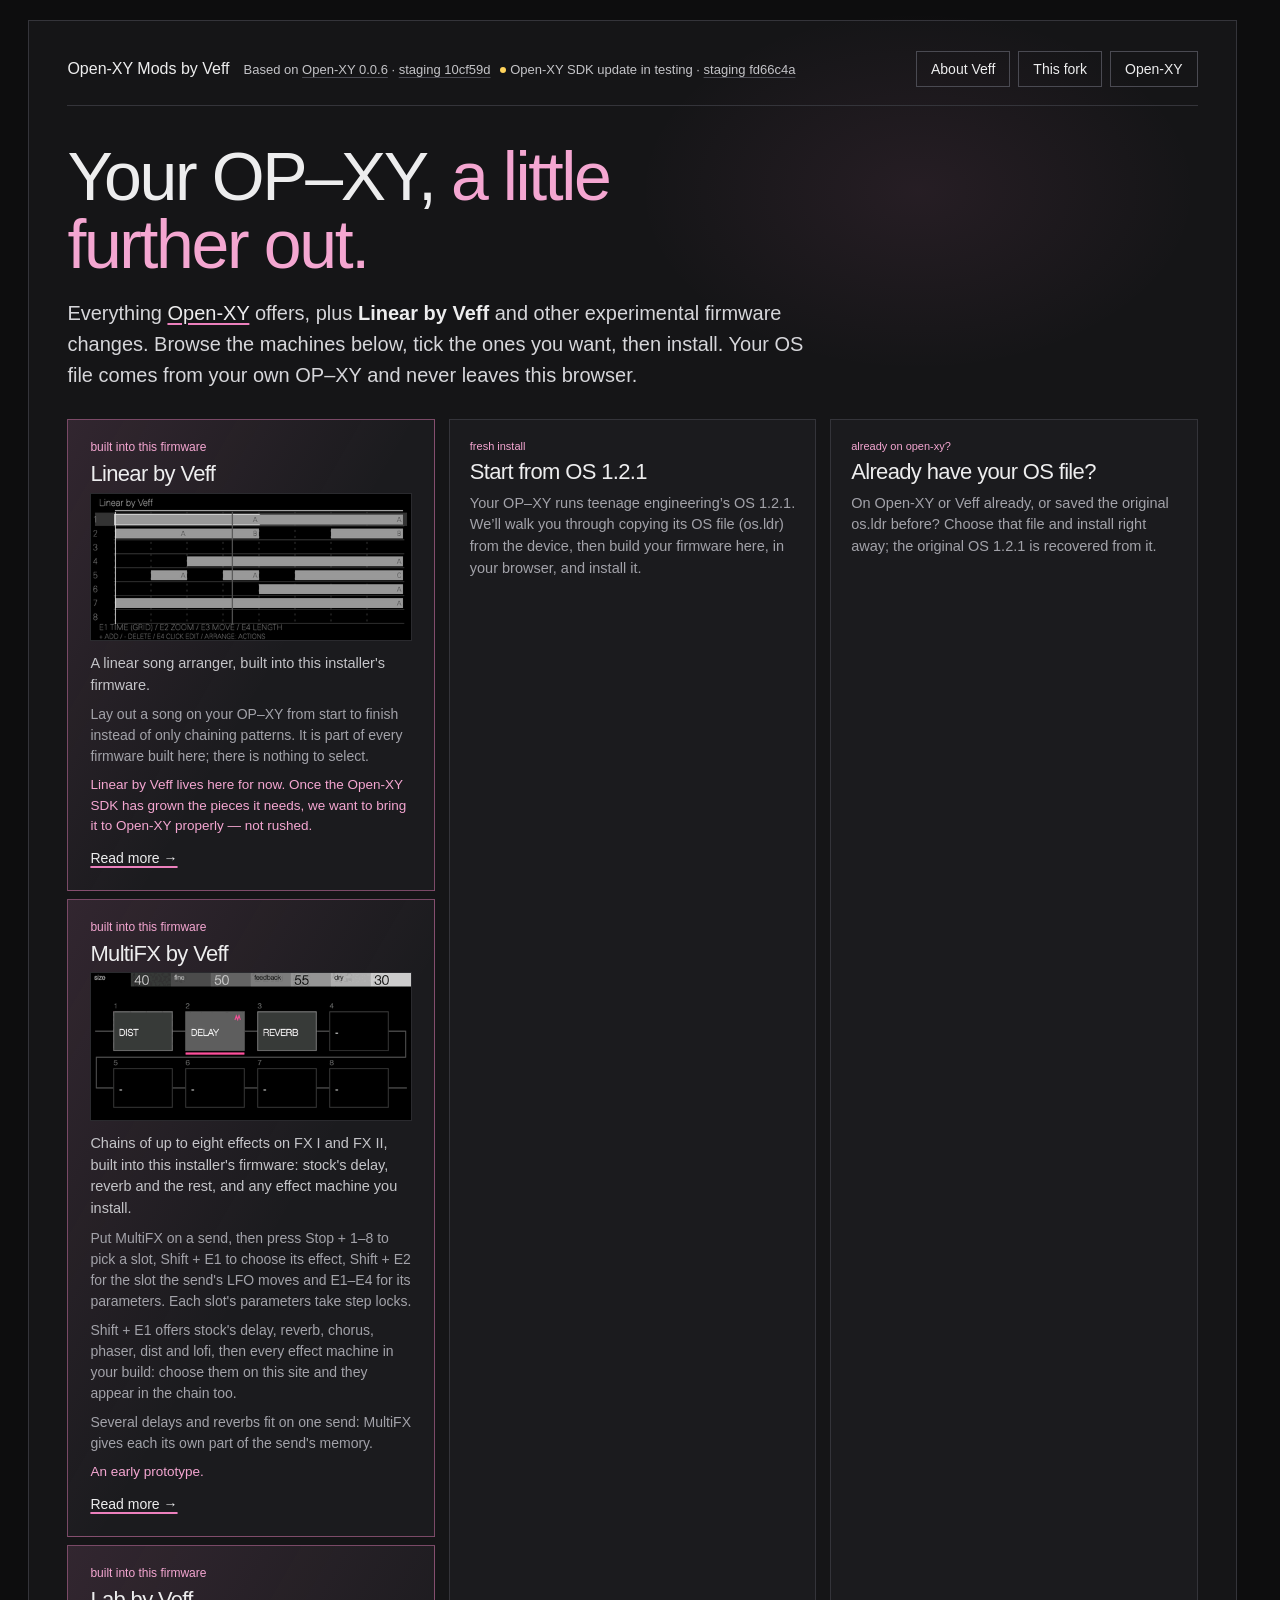
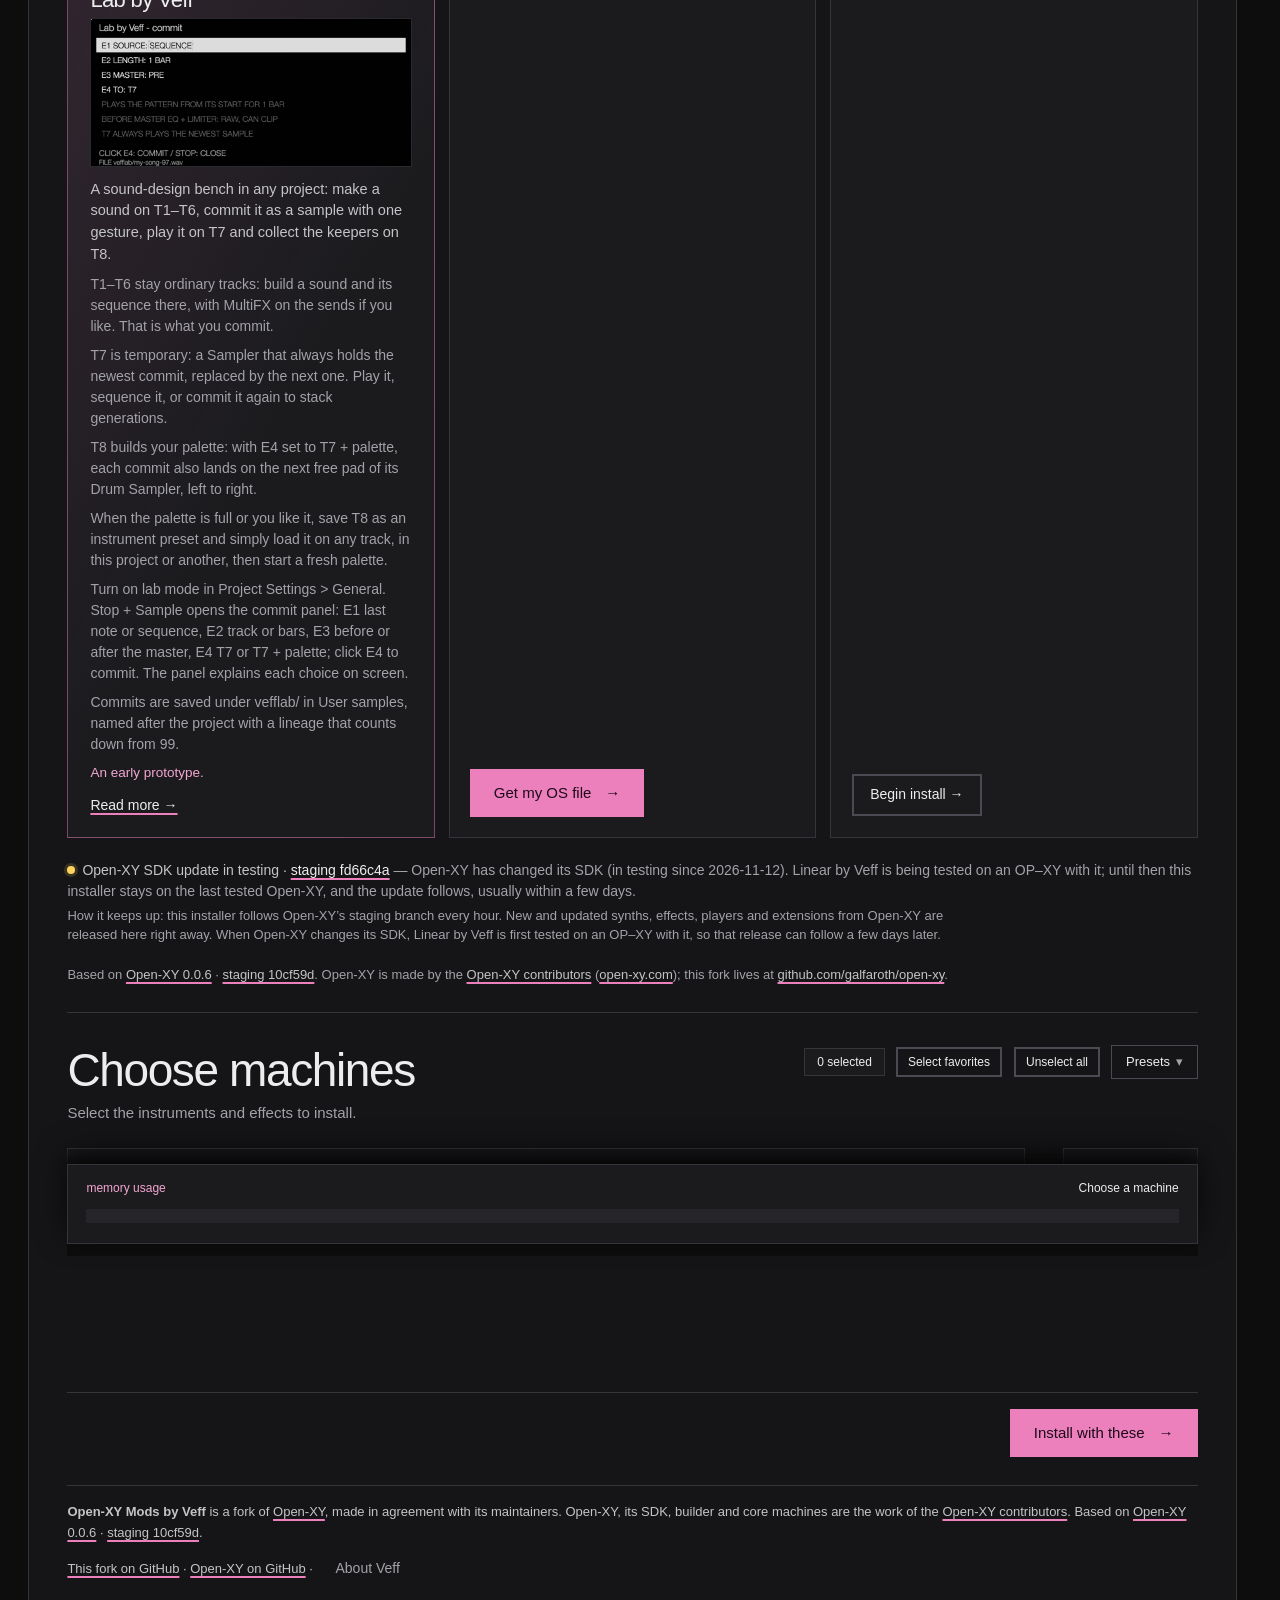
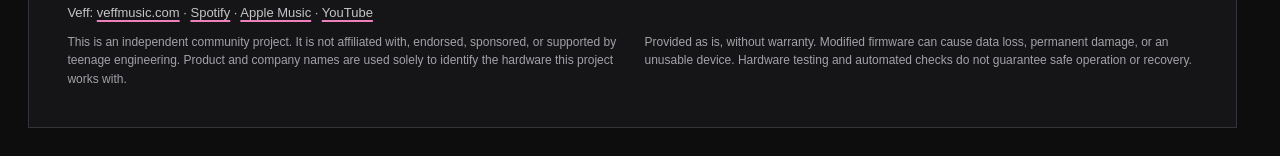
==== commit 30d31175: "Installer from veff/staging c9b83b84 (kit 015: MultiFX by Veff, Lab by Veff, kit 014 machines) Co-Au" ====
--- a/index.html
+++ b/index.html
@@ -8,8 +8,8 @@
 <title>Open-XY Mods by Veff</title>
 <meta name="description" content="Open-XY Mods by Veff: an Open-XY installer for the OP–XY with everything Open-XY offers, plus Linear by Veff and other experimental changes. Your firmware never leaves your browser.">
 <!-- styles -->
-<script type="module" crossorigin src="./assets/index-CK_46T-I.js"></script>
-<link rel="stylesheet" crossorigin href="./assets/index-BQuagV1n.css">
+<script type="module" crossorigin src="./assets/index-BwUQ7a5e.js"></script>
+<link rel="stylesheet" crossorigin href="./assets/index-D0zU0nrA.css">
 
 <body>
 <main>
--- a/assets/index-D0zU0nrA.css
+++ b/assets/index-D0zU0nrA.css
@@ -0,0 +1 @@
+:root{--lightningcss-light: ;--lightningcss-dark:initial;color-scheme:dark;--paper:#0d0d0e;--panel:#151517;--card:#1b1b1e;--soft:#26262a;--raised:#2e2e33;--line:#34343a;--line-strong:#4a4a52;--ink:#ededee;--ink-2:#c4c4c8;--muted:#a2a2a9;--pink:#ec80bd;--pink-hover:#f59bcd;--pink-ink:#1d0819;--pink-text:#f4a6d1;--pink-soft:#ec80bd24;--pink-line:#ec80bd73;--accent:var(--pink);--accent-ink:var(--pink-ink);--accent-hover:var(--pink-hover);--warning:#ccc;--error:#ffd0e6;--code:#ccc;--state:#aaa;--shared:#6f6f76;--tables:#9a9aa1;--linear-share:repeating-linear-gradient(135deg,#ec80bd 0 3px,#7a2f58 3px 6px);--extension-share:repeating-linear-gradient(135deg,#9a9aa1 0 3px,#4a4a52 3px 6px);--machine-1:#ec80bd;--machine-2:#e3e3e6;--machine-3:#a2557f;--machine-4:#9a9aa1;--radius:0;--radius-s:0;--gutter:16px;--sans:"Univers Next Pro","UniversNextPro","Univers LT Std","Univers","Helvetica Neue",Helvetica,Arial,system-ui,sans-serif;--mono:ui-monospace,SFMono-Regular,Menlo,Consolas,monospace;font:300 16px/1.5 var(--sans);color:var(--ink);background:var(--paper);-webkit-font-smoothing:antialiased}@media (min-width:720px){:root{--gutter:28px}}*{box-sizing:border-box}html{scrollbar-gutter:stable;-webkit-text-size-adjust:100%}body{background:var(--paper);margin:0;overflow-x:hidden}[hidden]{display:none!important}::selection{background:var(--pink);color:var(--pink-ink)}button,input,select,a{font:inherit}button,a.file-button,summary{cursor:pointer}button{color:inherit;background:0 0;border:1px solid #0000;border-radius:0;min-height:44px;padding:10px 18px}button:disabled{opacity:.4;cursor:not-allowed}button:not(:disabled):hover{background:var(--soft)}:focus-visible,button:focus-visible,a:focus-visible,input:focus-visible,select:focus-visible,summary:focus-visible{outline:3px solid var(--pink);outline-offset:3px}h1,h2,h3,p{margin:0 0 12px}h1,h2,h3{letter-spacing:-.02em;font-weight:400;line-height:1.1}h1{letter-spacing:-.03em;font-size:clamp(30px,3.8vw,46px);font-weight:400}h2{font-size:clamp(22px,2.4vw,28px)}h3{letter-spacing:0;font-size:16px;font-weight:400}h1[tabindex="-1"],h2[tabindex="-1"]{outline:none}p{color:var(--muted);font-weight:400}.veff-lead{font-weight:400}a{color:var(--ink);-webkit-text-decoration-color:var(--pink);text-decoration-color:var(--pink);text-underline-offset:3px;text-decoration-thickness:2px}a:hover{-webkit-text-decoration-color:var(--ink);text-decoration-color:var(--ink)}code,kbd{font-family:var(--mono);overflow-wrap:anywhere;font-size:.86em}.sr-only{clip-path:inset(50%);width:1px;height:1px;position:absolute;overflow:hidden}main{max-width:1440px;padding:0 var(--gutter) 28px;margin:0 auto}.sidebar{z-index:20;background:color-mix(in srgb,var(--paper) 88%,transparent);-webkit-backdrop-filter:blur(10px);border-bottom:1px solid var(--line);align-items:center;gap:12px 24px;min-height:72px;padding:10px 0;display:flex;position:sticky;top:0}.masthead{flex:none;min-width:0}.brand{align-items:center;gap:12px;min-width:0;display:flex}.brand-mark{width:32px;height:32px;box-shadow:inset 0 0 0 2px var(--ink);background:#202024;border-radius:50%;flex:none;position:relative}.brand-mark:after{content:"";background:var(--pink);border-radius:0;width:4px;height:10px;margin-left:-2px;position:absolute;top:5px;left:50%}.brand-words{min-width:0;line-height:1.2;display:grid}.brand-name{letter-spacing:-.04em;font-size:19px;font-weight:500}.brand-product{font:12px var(--sans);letter-spacing:0;text-transform:lowercase;color:var(--pink-text)}.brand-version{color:var(--muted);text-transform:none;margin-left:8px}.brand:has(.brand-base:not(:empty)) .brand-version{display:none}.brand-base{color:var(--muted);font-size:11px}.brand-base a{color:inherit;text-decoration-thickness:1px}.steps{background:var(--panel);border:1px solid var(--line);border-radius:0;gap:4px;margin:0 auto;padding:4px;display:flex}.steps button{align-items:center;gap:8px;min-height:40px;padding:6px 14px 6px 8px;font-size:14px;font-weight:500;display:flex}.steps button>span:last-child{align-items:baseline;gap:6px;display:flex}.steps b{font:11px var(--sans);color:var(--muted);font-weight:400}.steps [aria-current=step]{background:var(--pink);color:var(--pink-ink)}.steps [aria-current=step] b{color:var(--pink-ink)}.steps [aria-current=step]:not(:disabled):hover{background:var(--pink-hover)}.nav-icon{flex:none;width:24px;display:flex}.nav-icon svg{width:100%}.source-links{gap:4px;margin-left:auto;display:flex}.steps:not([hidden])~.source-links{margin-left:0}[data-veff] .brand-mark,[data-veff] .brand-product{display:none}[data-veff] .brand-name{letter-spacing:0;font-size:16px}[data-flow=catalog] .steps [data-step="2"],[data-flow=catalog] .steps [data-step="3"],[data-flow=catalog] .source-links,[data-flow=catalog] .masthead{display:none}.install-summary{color:var(--ink);flex-wrap:wrap;order:-1;align-items:center;gap:4px 14px;font-size:15px;display:flex}#install-summary-text{font-weight:500}.summary-count{color:var(--pink-text);font-weight:500}#install-summary-text{cursor:help;outline-offset:4px;position:relative}.summary-list{z-index:30;background:var(--paper);border:1px solid var(--line-strong);grid-template-columns:repeat(auto-fill,minmax(150px,1fr));gap:14px 22px;min-width:min(520px,100vw - 32px);padding:16px 18px;font-weight:400;display:none;position:absolute;top:calc(100% + 10px);left:0;box-shadow:0 12px 32px #000c}#install-summary-text:hover .summary-list,#install-summary-text:focus .summary-list,#install-summary-text:focus-within .summary-list{display:grid}.summary-group h3{color:var(--pink-text);margin:0 0 6px;font-size:11px;font-weight:400}.summary-group ul{margin:0;padding:0;list-style:none}.summary-group li{color:var(--ink-2);font-size:13px;line-height:1.5}.install-summary #install-change{border:1px solid var(--line-strong);min-height:34px;color:var(--ink);font:500 13px var(--sans);align-items:center;padding:0 14px;text-decoration:none;display:inline-flex}.install-summary #install-change:hover{border-color:var(--ink-2);background:var(--soft)}.install-summary[hidden]{display:none}.install-summary .text-button{min-height:0;color:var(--ink);text-decoration:underline;-webkit-text-decoration-color:var(--pink);text-decoration-color:var(--pink);text-underline-offset:3px;padding:0}.source-link{color:var(--muted);border-radius:0;padding:8px 12px;font-size:13px;font-weight:500;text-decoration:none}.source-link:hover{color:var(--ink);background:var(--soft)}.main-stage{background:var(--panel);border:1px solid var(--line);border-radius:0;min-width:0;margin-top:20px;padding:clamp(20px,3vw,44px)}#builder-workspace{max-width:1240px;margin:auto}#status{border:1px solid var(--line);background:var(--card);border-radius:0;padding:12px 16px;font-size:14px}#status:empty{display:none}#status[data-error=true],#dev-status[data-error=true]{color:var(--error);border:1px solid var(--pink-line);background:#2a1622;border-radius:0;padding:14px}[data-page]{min-width:0}.panel{background:0 0;border:0;margin:0;padding:0}.flow-shell{width:100%}.eyebrow,.veff-kicker{font:12px var(--sans);letter-spacing:0;text-transform:lowercase;color:var(--pink-text);margin-bottom:14px;display:block}.page-header{margin:0 0 24px;position:relative}.page-header h1{margin-bottom:6px}.page-header p{max-width:660px;margin:6px 0 0;font-size:15px}.counter{font:12px var(--sans);color:var(--ink);background:var(--card);border:1px solid var(--line);border-radius:0;padding:6px 12px;display:inline-block}#extension-count{position:absolute;top:0;right:0}.primary{background:var(--pink);color:var(--pink-ink);border:0;border-radius:0;justify-content:center;align-items:center;gap:14px;min-height:48px;padding:12px 24px;font-size:15px;font-weight:500;text-decoration:none;display:inline-flex}.primary:not(:disabled):hover{background:var(--pink-hover)}.primary:disabled{box-shadow:none}.secondary{color:var(--ink);box-shadow:inset 0 0 0 2px var(--line-strong);font-size:14px;font-weight:500}.secondary:not(:disabled):hover{background:var(--soft);box-shadow:inset 0 0 0 2px var(--ink-2)}.text-button{color:var(--muted);font-size:14px}.text-button:not(:disabled):hover{color:var(--ink)}.mtp-help-button{max-width:100%;margin-top:12px}.veff-intro{border-bottom:1px solid var(--line);margin:0 0 32px;padding-bottom:28px;position:relative}#builder-workspace:not([data-browse=true]) .veff-intro{display:none}.veff-intro:before{content:"";pointer-events:none;background:radial-gradient(closest-side,#ec80bd14,#0000);width:min(560px,80%);height:360px;position:absolute;top:-40px;right:0}.veff-title{letter-spacing:-.035em;max-width:18ch;margin-bottom:20px;font-size:clamp(34px,5.6vw,68px);font-weight:400;line-height:1;position:relative}.veff-hl{color:var(--pink-text)}.veff-lead{color:#d6d6da;max-width:760px;font-size:clamp(17px,1.7vw,20px);line-height:1.55;position:relative}.veff-lead strong{color:var(--ink)}.veff-paths{grid-template-columns:repeat(3,minmax(0,1fr));gap:14px;margin:28px 0 0;display:grid;position:relative}.path-card{background:var(--card);border:1px solid var(--line);border-radius:0;flex-direction:column;align-items:flex-start;gap:8px;min-width:0;padding:20px;display:flex}.path-card h3{letter-spacing:-.03em;margin:0;font-size:22px}.path-card p{margin:0 0 6px;font-size:14.5px;line-height:1.5}.path-card>button{margin-top:auto}.path-tag{font:11px var(--sans);letter-spacing:0;text-transform:lowercase;color:var(--pink-text)}.path-card.path-feature{background:0 0;border:0;padding:0}.path-feature .veff-feature{height:100%}.veff-feature{background:linear-gradient(120deg,#ec80bd1c,transparent 55%),var(--card);border:1px solid var(--pink-line);border-radius:0;padding:20px 22px;position:relative}.veff-feature .veff-kicker{margin-bottom:8px}.veff-feature-screen{background:#000;border:1px solid #2a2a2e;margin:4px 0 12px}.veff-feature-screen img{width:100%;height:auto;display:block}.veff-feature-screen figcaption{color:#9a9aa0;padding:6px 8px;font-size:12px;line-height:1.4}.veff-featured .veff-feature-screen{display:none}.veff-feature h3{margin-bottom:6px;font-size:22px}.veff-feature p{color:var(--ink-2);margin:0;font-size:14.5px}.veff-feature .veff-feature-help{color:var(--muted);max-width:780px;margin-top:8px;font-size:14px}.veff-feature .veff-feature-note{color:var(--pink-text);margin-top:8px;font-size:13.5px}.veff-credit{color:var(--muted);margin:20px 0 0;font-size:13px}main:has(#builder-workspace[data-browse=true]) .sidebar{display:none}[data-page]:has(.machine-workspace[data-view=detail]) .veff-intro>:not(.veff-top){display:none}[data-page]:has(.machine-workspace[data-view=detail]) .veff-intro:before{display:none}[data-page]:has(.machine-workspace[data-view=detail])>.page-header{display:none}[data-page]:has(.machine-workspace[data-view=detail]) .veff-intro{border-bottom:0;margin-bottom:20px;padding-bottom:0}[data-page]:has(.machine-workspace[data-view=detail]) .veff-top{margin-bottom:0}.veff-top{border-bottom:1px solid var(--line);flex-wrap:wrap;justify-content:space-between;align-items:center;gap:12px 24px;margin:-8px 0 36px;padding-bottom:18px;font-weight:400;display:flex;position:relative}.veff-brand{flex-wrap:wrap;align-items:baseline;gap:4px 14px;display:flex}.veff-brand-name{color:var(--ink);font-size:16px;font-weight:500}.veff-brand-base{color:var(--ink-2);font-size:13px}.veff-brand-base a{color:var(--ink-2);-webkit-text-decoration-color:var(--line-strong);text-decoration-color:var(--line-strong);text-decoration-thickness:1px}.veff-brand-base a:hover{color:var(--ink);-webkit-text-decoration-color:var(--pink);text-decoration-color:var(--pink)}.veff-links{flex-wrap:wrap;gap:8px;display:flex}.veff-links a,.veff-links button{border:1px solid var(--line-strong);min-height:36px;color:var(--ink);font:500 14px var(--sans);cursor:pointer;background:0 0;align-items:center;padding:0 14px;text-decoration:none;display:inline-flex}.veff-links a:hover,.veff-links button:hover{border-color:var(--ink-2);background:var(--soft);color:var(--ink)}.veff-sync{margin:22px 0 0}.veff-sync-state{color:var(--ink-2);margin:0 0 4px;font-size:14px}.veff-sync-state .sync-detail{color:var(--muted)}.veff-sync-how{max-width:880px;color:var(--muted);margin:0;font-size:13px}.about-veff{border:1px solid var(--line-strong);background:var(--panel);width:min(680px,100% - 32px);max-height:calc(100dvh - 48px);color:var(--ink);padding:28px;overflow-y:auto}.about-veff::backdrop{background:#000c}.linear-guide{width:min(920px,100% - 32px)}.guide-body h2{margin:0 0 8px;font-size:clamp(26px,4vw,36px)}.guide-body h3{border-top:1px solid var(--line);margin:34px 0 10px;padding-top:18px;font-size:21px}.guide-body h4{color:var(--pink-text);margin:22px 0 8px;font-size:16px;font-weight:500}.guide-body p,.guide-body li{color:var(--ink-2);font-size:15px;line-height:1.6}.guide-body ul,.guide-body ol{margin:0 0 14px;padding-left:22px}.guide-body strong{color:var(--ink);font-weight:500}.guide-figure{margin:4px 0 18px}.guide-figure img{background:#000;border:1px solid #2a2a2e;width:100%;max-width:480px;height:auto;display:block}.guide-figure figcaption{color:var(--muted);margin-top:6px;font-size:13px}.guide-table{border-collapse:collapse;width:100%;margin:6px 0 16px;font-size:14px}.guide-table th,.guide-table td{text-align:left;vertical-align:top;border-bottom:1px solid var(--line);color:var(--ink-2);padding:8px 10px}.guide-table th{color:var(--muted);font-size:12px;font-weight:400}.guide-table td:first-child{color:var(--ink);white-space:nowrap}.veff-feature-more{color:var(--ink);margin-top:12px;font-size:14px;font-weight:500;display:inline-block}.about-close{float:right;margin:-6px -6px 0 12px}.about-head{align-items:center;gap:20px;margin-bottom:20px;display:flex}.about-photo{object-fit:cover;background:#000;flex:none;width:120px;height:120px}.about-head h2{margin:0 0 6px;font-size:clamp(26px,4vw,36px)}.about-head .eyebrow{margin-bottom:8px}.about-roles{color:var(--pink-text);margin:0;font-size:14px}.about-bio{color:var(--ink-2);margin:0 0 14px;font-size:15.5px;line-height:1.6}.about-links{border-top:1px solid var(--line);margin:20px 0 0;padding-top:16px;font-size:15px}.about-links-footer{margin:8px 0 0;font-size:13px}button.source-link{cursor:pointer;background:0 0;border:0;min-height:0}@media (max-width:520px){.about-head{flex-direction:column;align-items:flex-start}}.sync-dot{vertical-align:1px;background:#5fd38a;border-radius:50%;width:8px;height:8px;margin-right:7px;display:inline-block;box-shadow:0 0 0 3px #5fd38a26}.sync-dot[data-state=testing]{background:#ffd45c;box-shadow:0 0 0 3px #ffd45c26}.brand-sync{cursor:help}.brand-sync .sync-dot{width:6px;height:6px;box-shadow:none;margin:0 4px 0 6px}.veff-credit a,.footer-credit a{color:var(--ink-2)}#builder-workspace[data-browse=true] [data-page="2"]>.page-header .eyebrow,#builder-workspace[data-browse=true] .veff-featured,#builder-workspace:not([data-browse=true]) .browse-install,#builder-workspace[data-browse=true] [data-page="2"] .actions>:not(.browse-install){display:none}#builder-workspace[data-browse=true] [data-page="2"] .actions{justify-content:flex-end}.gate-browse{margin:24px auto 0;display:block}@media (max-width:1000px){.veff-paths{grid-template-columns:repeat(2,minmax(0,1fr))}.path-feature{grid-column:1/-1}}@media (max-width:640px){.veff-paths{grid-template-columns:1fr}}.veff-badge{font:500 10px/1 var(--sans);letter-spacing:0;text-transform:none;background:var(--pink);color:var(--pink-ink);white-space:nowrap;border-radius:0;align-items:center;gap:5px;padding:5px 8px;display:inline-flex}.veff-badge:before{content:"";background:var(--pink-ink);border-radius:50%;width:6px;height:6px}.risk-notice{max-width:720px;margin:auto;padding:8px 0}.risk-notice h1{margin-bottom:22px}.risk-notice p{margin-bottom:16px;font-size:15px}.browser-notice{text-align:center;flex-direction:column;justify-content:center;align-items:center;max-width:660px;min-height:40vh;margin:auto;padding:24px 0;display:flex}.browser-notice h1{margin:12px 0 18px}.browser-notice p{max-width:540px;margin:0 0 20px}.browser-notice #browser-blocked{color:#ffe083}.risk-accept{background:var(--card);border:1px solid var(--line);cursor:pointer;border-radius:0;grid-template-columns:22px minmax(0,1fr);gap:14px;margin:24px 0 8px;padding:20px;font-size:15px;display:grid}.risk-accept:has(input:checked){border-color:var(--pink-line);background:linear-gradient(120deg,#ec80bd14,transparent 60%),var(--card)}.risk-accept input{width:20px;height:20px;accent-color:var(--pink);margin:2px 0}#risk-form .primary{margin:16px auto 0;display:flex}.load-error{border:1px solid var(--line);border-radius:0;margin-top:24px;padding:16px}.load-error p{color:var(--ink);margin-bottom:8px}.os-note{max-width:520px;color:var(--muted);text-align:center;margin:18px auto 0;font-size:14px;line-height:1.5}.os-note strong{color:var(--ink)}.flow-copy .os-note{text-align:left;max-width:none;margin:12px 0 0}.flow-actions{flex-wrap:wrap;justify-content:center;align-items:center;gap:12px;margin-top:28px;display:flex}.flow-actions button{max-width:100%}.flow-actions .secondary{justify-content:center;align-items:center;min-height:48px;padding:12px 24px;font-size:15px;display:inline-flex}.flow-actions:has(.secondary){align-items:stretch}.flow-actions:has(.secondary)>button{flex:160px}.actions{border-top:1px solid var(--line);justify-content:space-between;align-items:center;gap:12px;margin-top:24px;padding-top:16px;display:flex}.file-panel{width:100%}.file-panel .drop{min-height:150px;margin-top:18px}.file-panel details{margin:16px 0 0}.drop{border:2px dashed var(--line-strong);cursor:pointer;text-align:center;background:var(--card);border-radius:0;place-items:center;gap:8px;min-height:170px;padding:22px;display:grid;position:relative}.drop:hover,.drop[data-drag=true]{border-color:var(--pink);background:linear-gradient(120deg,#ec80bd14,transparent 60%),var(--card)}.drop:focus-within,.file-button:focus-within{outline:3px solid var(--pink);outline-offset:3px}.drop input,.file-button input{opacity:0;cursor:pointer;width:100%;height:100%;position:absolute;inset:0}.file-icon{width:40px;color:var(--pink-text);margin-bottom:10px;display:block}.file-icon svg{width:100%}.drop strong{font-size:17px}.drop>span:not(.file-icon){color:var(--muted);font-size:14px}.file-result{font:12px/1.7 var(--sans);overflow-wrap:anywhere;margin:14px 0 24px}.file-result[data-state=loaded]{color:#dcf5e3;font:15px/1.6 var(--sans);background:#10251a;border:1px solid #73f59b;border-radius:0;padding:16px 18px}#firmware-replace{margin:0 0 16px;display:inline-flex}.file-button{min-height:44px;color:var(--ink);box-shadow:inset 0 0 0 2px var(--line-strong);border-radius:0;align-items:center;padding:10px 18px;text-decoration:none;display:inline-flex;position:relative}.file-button:hover{background:var(--soft)}details{margin:20px 0;font-size:14px}summary{color:var(--muted);width:-moz-fit-content;width:fit-content}summary:hover{color:var(--ink)}details p{margin-top:12px}details input{max-width:100%}#file-actions{margin-top:30px}.flow-body{grid-template-columns:minmax(0,1.2fr) minmax(0,1fr);align-items:center;gap:clamp(20px,3vw,44px);margin:20px 0 0;display:grid}.flow-copy{text-align:left;min-width:0}.flow-visual{width:100%;min-width:0;max-width:560px;margin:0 auto}.flow-visual>svg{width:100%;display:block}.device-guide-figure{margin:0}.device-guide-figure>svg{width:100%;display:block}.device-guide-figure figcaption{display:none}.flow-copy #flow-detail{margin:0}.flow-copy .flow-actions{justify-content:flex-start;margin-top:20px}.flow-copy .instruction-list{gap:8px;margin:18px 0;padding-left:20px;font-size:14px}[data-page]:has(#device-flow:not([hidden]))>.page-header{display:none}#device-flow{text-align:center}#flow-progress{text-align:left;margin-bottom:16px}#flow-title{font-size:clamp(24px,2.6vw,32px)}#flow-detail{max-width:600px;margin:12px auto 0;font-size:15px}.install-reminder{background:#2b2411;border:1px solid #ffd45c;border-radius:0;margin:12px 0;padding:14px;box-shadow:0 0 20px #ffd45c30,inset 0 0 16px #ffd45c0d}.install-reminder h3{color:#ffe083;text-shadow:0 0 14px #ffd45c66;margin:0 0 6px;font-size:16px}.install-reminder p{color:#fff0c2;margin:6px 0 0;font-size:13px;line-height:1.45}.install-reminder code{font-size:inherit}.install-reminder button{white-space:normal;margin-top:14px}#missing-os-help{--pink:#ffd45c;--pink-ink:#241c08;--pink-hover:#ffe083;max-width:100%}#flow-files .copy-guide{grid-template-columns:minmax(0,1fr) 15px minmax(0,1fr);gap:10px;margin:20px 0 0}#flow-files .copy-tree{border-radius:0;padding:12px}#flow-files .copy-tree>svg{display:none}#flow-files .copy-tree h3{margin-bottom:8px;font-size:13px}#flow-files .copy-file{padding:2px 0;font-size:11px}#flow-files .copy-arrow{font-size:18px;transform:none}.instruction-list{text-align:left;gap:11px;max-width:620px;margin:24px auto;padding-left:26px;font-size:15px;display:grid}.instruction-list li{padding-left:8px}.instruction-list li::marker{color:var(--pink-text);font:12px var(--sans)}.flow-navigation{flex-wrap:wrap;align-items:center;gap:8px;margin:16px 0 0;display:flex}.flow-navigation button{min-height:44px;padding:8px 18px}.flow-navigation .file-button{font-size:13px}.direct-copy{margin:20px 0 0}.direct-copy .file-result{color:var(--ink);margin:10px 0 0}.transfer-bar{background:var(--soft);border-radius:0;height:12px;overflow:hidden}.transfer-bar span{background:var(--pink);width:0;height:100%;display:block}.transfer-current{font:11px/1.7 var(--sans);color:var(--muted);overflow-wrap:anywhere;margin:2px 0 0}.transfer-log{border:1px solid var(--line);background:var(--paper);border-radius:0;max-height:172px;margin:14px 0 0;padding:10px 12px;list-style:none;overflow:auto}.transfer-log li{font:11px/1.7 var(--mono);overflow-wrap:anywhere;color:var(--muted)}.transfer-log [data-kind=done]{color:var(--ink)}.transfer-log [data-kind=done]:before{content:"✓ ";color:var(--pink-text)}.transfer-log [data-kind=error]{color:var(--error)}.transfer-log [data-kind=error]:before{content:"✕ "}#dev-status{max-width:600px;margin:22px auto 0;font-size:14px}#dev-status:empty{display:none}#connection-help{text-align:left;max-width:600px;margin:24px auto}#midi-ports{white-space:pre-wrap;overflow-wrap:anywhere;font-size:12px}.attribution{font-size:12px}.device-body{fill:#18181a;stroke:#77777d;stroke-width:1.3px}.device-inset,.device-screen{fill:#080808;stroke:#454549}.device-screen{stroke:#66666c}.speaker-hole{fill:#77777d}.device-knob{fill:#333;stroke:#999}.knob-ring{fill:none;stroke:#b4b4b4;stroke-width:.7px}.device-knob.encoder{stroke:#8a8a8f;stroke-width:.8px}.device-key rect{fill:#242426;stroke:#545458;stroke-width:.7px}.device-key circle{fill:none;stroke:#777;stroke-width:.7px}.device-key text{fill:#bbb;text-anchor:middle;font:10px Arial,sans-serif}.device-key.is-lit rect{fill:#eee;stroke:#fff;stroke-width:1.5px}.device-key.is-lit circle{stroke:#555}.device-key.is-lit text{fill:#111}.device-key.is-lit .key-halo{fill:none;stroke:var(--pink);stroke-width:2.5px}.device-edge{fill:#444}.callout{stroke:var(--pink);fill:none;stroke-width:1.5px}.callout-dot{fill:var(--pink)}.callout-label{fill:#eee;font:17px var(--sans)}.callout-note{fill:#aaa;font:13px var(--sans)}.usb-cable{stroke:#aaa;stroke-width:4px;fill:none}.usb-plug{fill:#999}.copy-guide{text-align:left;grid-template-columns:minmax(0,1fr) 25px minmax(0,1fr);align-items:center;gap:18px;max-width:760px;margin:28px auto;display:grid}.copy-tree{border:1px solid var(--line);background:var(--card);border-radius:0;min-width:0;padding:22px}.copy-tree>svg{float:right;color:#aaa;width:30px;height:32px;margin-left:8px}.copy-tree h3{margin-bottom:24px}.copy-file{font:12px/1.7 var(--sans);overflow-wrap:anywhere;padding:6px 0}.copy-arrow{color:var(--pink-text);font-size:24px}.boot-guide{flex-direction:column;align-items:center;gap:12px;margin:0 auto;display:flex}.boot-hardware{width:100%;max-width:760px}.boot-hardware>svg{width:100%;display:block}.lcd-closeup{border:1px solid var(--line-strong);border-radius:0;width:min(100%,480px);overflow:hidden}.lcd-closeup>svg{width:100%;display:block}.lcd-background{fill:#080808}.lcd-text{fill:#eee;font:12px Consolas,Courier New,monospace}.lcd-closeup .lcd-text{font-size:16px}.lcd-title{font-weight:600}.lcd-highlight{fill:#ec80bd;fill-opacity:.14;stroke:var(--pink);stroke-width:1px}.lcd-selected{font-weight:500}.boot-guide figcaption{max-width:540px;color:var(--muted);text-align:left;align-items:center;gap:12px;font-size:14px;display:flex}.boot-guide kbd{color:#eee;width:38px;height:38px;font:16px var(--mono);border:1px solid #888;border-radius:0;flex:none;place-items:center;display:grid}.guide-views{flex-wrap:wrap;justify-content:center;gap:8px;margin-bottom:10px;display:flex}.guide-views button{color:var(--muted);font-size:13px}.guide-views [aria-pressed=true]{color:var(--pink-ink);background:var(--pink)}.instruction-pulse{animation:2.4s ease-in-out infinite instruction-breathe}.instruction-cue{animation:2.4s ease-in-out infinite instruction-cue}.device-key.is-lit .key-face{animation:2.4s ease-in-out infinite key-breathe}@keyframes instruction-cue{0%,to{opacity:.45}50%{opacity:1}}@keyframes key-breathe{0%,to{fill:#969696}50%{fill:#fff}}@keyframes instruction-breathe{0%,to{opacity:.2}50%{opacity:1}}.step-enter{animation:.26s cubic-bezier(.2,.7,.2,1) step-arrive}.step-enter .lcd-closeup{transform-origin:50% 0;animation:.38s cubic-bezier(.2,.7,.2,1) screen-arrive}@keyframes step-arrive{0%{opacity:.65;transform:translateY(5px)}to{opacity:1;transform:none}}@keyframes screen-arrive{0%{opacity:.5;transform:translateY(-6px)scale(.97)}to{opacity:1;transform:none}}@media (prefers-reduced-motion:no-preference){button,a.file-button,.machine{transition:background-color .16s,color .16s,border-color .16s,box-shadow .16s}.transfer-bar span{transition:width .16s}}@media (prefers-reduced-motion:reduce){.instruction-pulse{opacity:.7;animation:none}.step-enter,.step-enter .lcd-closeup,.instruction-cue,.device-key.is-lit .key-face{animation:none}}.page-header .selection-tools{align-items:center;gap:10px;margin-top:14px;display:flex}@media (min-width:900px){.page-header .selection-tools{margin:0;position:absolute;top:0;right:0}}.veff-featured{margin:0 0 22px}.veff-featured .veff-feature{flex-wrap:wrap;align-items:baseline;gap:4px 16px;padding:14px 20px;display:flex}.veff-featured .veff-feature .veff-kicker{margin:0}.veff-featured .veff-feature h3{margin:0;font-size:19px}.veff-featured .veff-feature p{flex:260px;font-size:14px}.workspace{grid-template-columns:minmax(260px,1fr) minmax(0,1.2fr);align-items:start;gap:32px;display:grid}.workspace>*{min-width:0}.machine-workspace{flex-direction:column;align-items:stretch;gap:24px;display:flex}:root:not([data-veff]) .machine-workspace{display:grid}[data-veff] .machine-workspace:not([data-view=detail]) .machine-inspector,.machine-workspace[data-view=detail] .browse,.machine-workspace[data-view=detail] #machines{display:none}.machine-workspace[data-view=detail] .machine-inspector{order:-1}.machine-workspace{scroll-margin-top:96px}.browse{gap:10px;margin-bottom:18px;display:grid}.browse-row{align-items:center;gap:10px;display:flex}#machine-search{min-width:0;min-height:46px;color:var(--ink);background:var(--card);border:1px solid var(--line);border-radius:0;flex:1;padding:10px 18px;font-size:15px}#machine-search::placeholder{color:var(--muted)}#machine-search:hover{border-color:var(--line-strong)}.browse-sort{font:12px var(--sans);letter-spacing:0;text-transform:lowercase;color:var(--muted);align-items:center;gap:8px;display:flex}.browse-sort select{min-height:46px;font:14px var(--sans);letter-spacing:0;text-transform:none;color:var(--ink);background:var(--card);border:1px solid var(--line);border-radius:0;padding:8px 14px}.filters{flex-wrap:wrap;gap:6px;display:flex}.filters button{background:var(--card);border-color:var(--line);min-height:38px;padding:7px 16px;font-size:14px;font-weight:500}.filters [aria-pressed=true],.filters [aria-pressed=true]:not(:disabled):hover{background:var(--ink);color:var(--paper);border-color:var(--ink)}.filters .favorites-filter{margin-left:auto}.filters .favorites-filter[aria-pressed=true]{background:var(--pink);border-color:var(--pink);color:var(--pink-ink)}.keyword-filters{flex-wrap:wrap;gap:4px;display:flex}.keyword-filter{min-height:26px;font:11px/1.4 var(--sans);color:var(--muted);border:1px solid var(--line);border-radius:0;align-items:center;gap:5px;padding:2px 10px;display:inline-flex}.keyword-filter[aria-pressed=true]{color:var(--pink-ink);background:var(--pink);border-color:var(--pink)}.keyword-filter[aria-pressed=true]:hover{background:var(--pink-hover)}.keyword-count{opacity:.7;font-variant-numeric:tabular-nums;font-size:10px}.keyword-more{min-height:26px;font:11px/1.4 var(--sans);color:var(--ink);border:1px dashed var(--line-strong);border-radius:0;padding:2px 10px}.browse-result{min-height:1lh;font:12px var(--sans);margin:0}.browse-result:empty{display:none}.machine-empty{grid-column:1/-1;margin:12px 4px;font-size:15px}.machine-empty .text-button{text-underline-offset:2px;min-height:0;padding:0;text-decoration:underline}.machine-author{font:11px var(--sans);color:var(--muted);white-space:nowrap;letter-spacing:0;font-weight:400}@media (max-width:560px){.browse-row{flex-wrap:wrap}#machine-search{flex-basis:100%}.browse-sort{margin-left:auto}}.machine-list{align-content:start;gap:8px;display:grid}.machine{border:1px solid var(--line);background:var(--card);border-radius:0;grid-template-columns:28px 32px minmax(0,1fr) auto;align-items:center;gap:12px;padding:12px 14px;display:grid}.machine:hover{border-color:var(--line-strong)}.machine.selected{border-color:var(--pink-line)}.machine:has(>button[aria-pressed=true]){box-shadow:inset 0 0 0 1px var(--ink-2)}.machine label{align-items:center;min-height:36px;display:flex}.machine input{width:18px;height:18px;accent-color:var(--pink);cursor:pointer;margin:0}.machine-icon{color:var(--ink-2)}.machine-icon svg{width:100%;display:block}.machine button{text-align:left;border:0;border-radius:0;width:100%;min-width:0;min-height:0;padding:0}.machine button:hover{background:0 0}.machine-name{letter-spacing:-.02em;font-size:16px;font-weight:500;display:block}.machine-desc,.extension-desc,#builder-workspace:not([data-browse=true]) [data-filter=extension]{display:none}.machine-meta{font:11px var(--sans);color:var(--muted);margin-top:4px;display:block}.machine-meta span+span:before{content:" · "}.machine-origin{color:var(--ink-2)}.machine .machine-favorite{width:auto;min-height:36px;color:var(--muted);text-align:center;padding:0 8px;font-size:17px;line-height:1}.machine .machine-favorite:hover{color:var(--ink);background:0 0}.machine .machine-favorite[aria-pressed=true]{color:var(--pink)}#machines:has(.card){grid-template-columns:repeat(auto-fill,minmax(min(100%,232px),1fr));gap:18px}.machine.card{border-radius:0;padding:10px 10px 40px;display:block;position:relative}.machine.card:hover{border-color:var(--line-strong);background:var(--raised)}.machine.card.selected{border-color:var(--pink-line);background:var(--card)}.machine.card.selected:hover{background:var(--raised)}.machine.card:has(>button:focus-visible){outline:3px solid var(--pink);outline-offset:3px}.machine.card>button:focus-visible{outline:none}.machine.card>.machine-icon{display:none}.machine.card>label{z-index:2;border:1px solid var(--line-strong);min-height:0;font:10px var(--sans);letter-spacing:0;text-transform:lowercase;color:var(--ink-2);cursor:pointer;background:#0d0d0ed9;border-radius:0;align-items:center;gap:7px;padding:6px 10px 6px 8px;display:flex;position:absolute;top:18px;left:18px}.machine.card>label:after{content:"Add"}.machine.card>label:has(input:checked){border-color:var(--pink-line);color:var(--pink-text)}.machine.card>label:has(input:checked):after{content:"Selected"}.machine.card[data-locked]>label:has(input):after{content:"Always on"}.machine.card[data-locked]>label,.machine.card[data-locked]>button{cursor:help}.machine.card[data-locked]>label input{opacity:1}.machine.card>label:has(input:focus-visible){outline:3px solid var(--pink);outline-offset:2px}.machine.card>label input{width:15px;height:15px;accent-color:var(--pink)}.machine.card>.machine-favorite{z-index:2;border:1px solid var(--line-strong);background:#0d0d0ed9;place-items:center;width:30px;height:30px;min-height:0;padding:0;font-size:15px;line-height:1;display:grid;position:absolute;top:18px;right:18px}.machine.card>.machine-favorite:hover{background:var(--soft)}.machine.card>button{border-radius:0;flex-direction:column;gap:6px;display:flex}.card-screen{aspect-ratio:480/220;background:#000;border:1px solid #2a2a2e;border-radius:0;place-items:center;width:100%;margin-bottom:8px;display:grid;position:relative;overflow:hidden}.card-screen img{object-fit:contain;width:100%;height:100%;display:block}.card-glyph{color:#6f6f76;width:52px}.card-glyph svg{width:100%;display:block}.machine.card .machine-name{overflow-wrap:anywhere;padding:0 4px;font-size:19px;line-height:1.15}.machine.card .machine-author{margin-top:3px;display:block}.card-tags{flex-wrap:wrap;align-items:center;gap:6px;padding:0 4px;display:flex}.card-kind{font:10px/1 var(--sans);letter-spacing:0;text-transform:lowercase;color:var(--ink-2);box-shadow:inset 0 0 0 1px var(--line-strong);border-radius:0;padding:5px 8px}.machine.card .machine-desc{-webkit-line-clamp:3;color:var(--muted);-webkit-box-orient:vertical;padding:0 4px;font-size:14px;font-weight:400;line-height:1.45;display:-webkit-box;overflow:hidden}.machine.card .machine-meta{margin-top:auto;padding:0 4px}.machine.card .machine-meta>span:first-child{display:none}.machine.card .machine-meta>span:nth-child(2):before{content:none}.machine.card .machine-meta:before{content:"";background:var(--machine);vertical-align:0;border-radius:0;width:8px;height:8px;margin-right:7px;display:inline-block}.card-keywords{font:11px var(--sans);color:var(--pink-text);padding:0 4px}.new-badge{font:500 10px/1 var(--sans);letter-spacing:.04em;text-transform:uppercase;color:#0b2414;background:#5fd38a;align-items:center;padding:5px 8px;display:inline-flex}.machine.card[data-guide]>button,.veff-feature-screen[data-linear-guide]{cursor:pointer}.machine.card .card-title{cursor:pointer;text-underline-offset:4px;-webkit-text-decoration:underline #0000;text-decoration:underline #0000;text-decoration-thickness:1px}.machine.card .card-title:hover{-webkit-text-decoration-color:var(--pink);text-decoration-color:var(--pink)}.machine.card>.card-more{z-index:2;color:var(--muted);font-size:12px;text-decoration:none;position:absolute;bottom:14px;right:14px}.machine.card>.card-more:hover,.machine.card>.card-more:focus-visible{color:var(--pink-text)}.inspector{min-width:0}.inspector .tag,.tag{font:10px var(--sans);letter-spacing:0;text-transform:lowercase;color:var(--muted);border:1px solid var(--line-strong);border-radius:0;padding:3px 8px}.machine-inspector{grid-template-columns:minmax(0,1.1fr) minmax(0,1fr);grid-template-areas:"bar bar""media info";align-items:start;gap:20px 36px;display:grid}:root:not([data-veff]) .machine-inspector{grid-template-columns:minmax(0,1fr);grid-template-areas:"media""info"}.detail-bar{flex-wrap:wrap;grid-area:bar;justify-content:space-between;align-items:center;gap:12px;display:flex}:root:not([data-veff]) .detail-bar{display:none}.detail-select[aria-pressed=true]{background:var(--ink);color:var(--paper)}.detail-select[aria-pressed=true]:not(:disabled):hover{background:#fff}.detail-media{grid-area:media;min-width:0;container-type:inline-size}.detail-info{grid-area:info;min-width:0}.summary-space{display:grid}.summary-space>*{grid-area:1/1;min-width:0;display:flow-root}.summary-sizing{display:none!important}.inspector-top{justify-content:space-between;align-items:center;gap:12px;margin-bottom:12px;display:flex}.inspector-top .eyebrow{margin:0}.detail-name,.detail-description{overflow-wrap:anywhere}.inspector h2.detail-name{letter-spacing:-.045em;margin-bottom:12px;font-size:clamp(30px,3.6vw,46px)}.detail-description{color:var(--ink-2);font-size:17px;line-height:1.5}.detail-keywords{flex-wrap:wrap;gap:6px;margin:0 0 14px;display:flex}.detail-keywords .tag{min-height:0;color:var(--pink-text);border-color:var(--pink-line);padding:4px 10px;font-size:11px}.detail-keywords .tag:hover{background:var(--pink-soft);color:var(--ink)}.detail-source{color:var(--muted);overflow-wrap:anywhere;margin:0 0 14px;font-size:14px}.detail-source a{color:var(--ink-2)}.detail-source a:hover{color:var(--ink)}.inspector .community-notice{border:1px solid var(--line);background:var(--card);border-radius:0;margin:0 0 16px;padding:12px 14px;font-size:13px;line-height:1.6}.detail-veff{background:linear-gradient(120deg,#ec80bd22,transparent 70%),var(--card);border:1px solid var(--pink-line);border-radius:0;justify-items:start;gap:8px;margin:0 0 18px;padding:14px 16px;display:grid}.detail-veff p{color:var(--ink-2);margin:0;font-size:14px}.detail-section{border-top:1px solid var(--line);margin:22px 0 0;padding-top:18px}.detail-section h3{font:12px var(--sans);letter-spacing:0;text-transform:lowercase;color:var(--pink-text);margin-bottom:14px}.detail-help p{color:var(--ink-2);font-size:15px}.encoder-map{grid-template-columns:repeat(4,minmax(0,1fr));gap:10px;margin:0;padding:0;list-style:none;display:grid}.encoder{background:var(--card);border:1px solid var(--line);border-radius:0;min-width:0;padding:12px}.encoder-dot{width:30px;height:30px;font:500 12px var(--mono);border-radius:50%;place-items:center;margin-bottom:10px;display:grid;box-shadow:inset 0 0 0 1px #ffffff2e}.encoder:first-child .encoder-dot{color:#eee;background:#343434}.encoder:nth-child(2) .encoder-dot{color:#fff;background:#696969}.encoder:nth-child(3) .encoder-dot{color:#111;background:#a1a1a1}.encoder:nth-child(4) .encoder-dot{color:#111;background:#dfdfdf}.encoder ul{gap:4px;margin:0;padding:0;list-style:none;display:grid}.encoder-main{color:var(--ink);overflow-wrap:anywhere;font-size:14px;font-weight:500}.encoder-alt{color:var(--muted);overflow-wrap:anywhere;font-size:13px}.encoder-alt:before{content:"↳ ";color:var(--pink-text)}.encoder-alt[data-page]:before{content:"p" attr(data-page) " ";font:10px var(--mono)}.encoder-note{margin:10px 0 0;font-size:13px}.detail-facts{margin-top:22px}@media (max-width:900px){.machine-inspector{grid-template-columns:minmax(0,1fr);grid-template-areas:"bar""info""media"}}@media (max-width:560px){.encoder-map{grid-template-columns:repeat(2,minmax(0,1fr))}}.art-preview{aspect-ratio:480/220;color:var(--muted);background:#000;border:1px solid #2e2e33;border-radius:0;place-items:center;display:grid;position:relative;overflow:hidden;box-shadow:0 30px 80px -40px #ec80bd55}.preview-space{min-width:0}.art-preview>*{width:100%;height:100%;position:absolute;inset:0}.art-preview svg{cursor:pointer;width:100%;height:100%;display:block}.art-placeholder{text-align:center;font:13px var(--sans);place-items:center;padding:20px;display:grid}#art-caption{min-height:2lh}.caption{color:var(--muted);margin:10px 0 14px;font-size:13px!important}.preview-options{background:var(--card);border:1px solid var(--line);border-radius:0;margin:6px 0;padding:14px 16px}.preview-options>summary{min-height:28px;color:var(--ink);font-weight:500}.preview-options-body{padding:14px 0 4px}.audition-controls{flex-wrap:wrap;align-items:center;gap:18px;min-height:64px;margin:14px 0 0;display:flex}.preview-keys{touch-action:none;-webkit-user-select:none;user-select:none;flex:none;align-items:flex-start;max-width:100%;display:flex}.preview-key{width:26px;height:64px;min-height:0;font:9px var(--sans);color:#555;background:#e8e8ea;border:1px solid #111;border-radius:0;justify-content:center;align-items:flex-end;padding:0 0 4px;display:flex;position:relative}.preview-key.black{z-index:1;background:#222;border-color:#000;width:18px;height:40px;margin:0 -9px}.preview-key:not(:disabled):hover{background:#fff}.preview-key.black:not(:disabled):hover{background:#3a3a3a}.preview-key[data-down=true],.preview-key[data-down=true]:hover{background:var(--pink)}.preview-key.black[data-down=true]{background:#a2557f}.preview-key:focus-visible{outline-offset:2px;z-index:2}.audition-volume{font:11px var(--sans);text-transform:lowercase;letter-spacing:0;color:var(--muted);align-items:center;gap:8px;min-width:0;display:flex}.audition-volume input{width:100%;min-width:32px;max-width:120px;accent-color:var(--pink)}@container (width<=440px){.preview-key{width:20px}.preview-key.black{width:14px;margin:0 -7px}.audition-volume{flex-basis:100%}}.controls{grid-template-columns:repeat(4,minmax(0,1fr));align-content:start;gap:14px;font-size:12px;display:grid}.control{color:var(--muted);font-size:12px}.preview-control{color:var(--muted);flex-direction:column;gap:6px;min-width:0;font-size:12px;display:flex}.preview-control>span{overflow-wrap:anywhere;min-height:2lh}.preview-control input{width:100%;accent-color:var(--pink);height:24px;margin:0}.preview-control:focus-within{color:var(--ink)}.machine-facts{grid-template-columns:minmax(0,1fr) auto;gap:8px 16px;margin:14px 0 0;font-size:13px;display:grid}.machine-facts dt{color:var(--muted)}.machine-facts dd{font-family:var(--sans);margin:0;font-size:12px}.capacity{background:var(--card);border:1px solid var(--line);border-radius:0;padding:16px 18px}.machine-workspace .capacity{margin-top:22px}#builder-workspace[data-browse=true] #machine-capacity-host{z-index:8;background:linear-gradient(transparent,var(--paper) 22px);padding:16px 0 12px;position:sticky;bottom:0}#builder-workspace[data-browse=true] #machine-capacity-host .capacity{margin-top:0;box-shadow:0 -10px 30px #000a}.capacity[data-over=true]{border-color:#ffd45c}.capacity[data-over=true] #room-value{color:#ffd45c}.install-limit{color:#ffd45c;margin:10px 0 0;font-size:13px}.capacity-toast{z-index:40;color:#241c08;background:#ffd45c;max-width:calc(100% - 32px);padding:12px 18px;font-size:14px;font-weight:500;position:fixed;bottom:120px;left:50%;transform:translate(-50%);box-shadow:0 12px 32px #000c}button.compact{min-height:32px;padding:4px 12px;font-size:12px}.capacity-heading{flex-wrap:wrap;justify-content:space-between;gap:8px;margin-bottom:10px;display:flex}.capacity-heading h2{font:12px var(--sans);letter-spacing:0;text-transform:lowercase;color:var(--pink-text);margin:0}.capacity-heading strong{font:12px var(--sans)}.memory-bar{cursor:pointer;border-radius:0;padding:4px 0;position:relative}.memory-map{background:var(--soft);border-radius:0;height:14px;display:flex;overflow:hidden}.memory-segment{border-right:1px solid var(--paper);min-width:0;height:100%}.memory-breakdown{z-index:6;background:var(--paper);border:1px solid var(--line-strong);border-radius:0;padding:14px 16px;display:none;position:absolute;bottom:calc(100% + 8px);left:0;right:0;box-shadow:0 12px 32px #000c}.memory-bar:hover .memory-breakdown,.memory-bar:focus .memory-breakdown,.memory-bar.open .memory-breakdown{display:block}.memory-legend{color:var(--muted);grid-template-columns:repeat(2,minmax(0,1fr));gap:4px 16px;margin:0;font-size:12px;display:grid}.memory-legend span:before{content:"";background:var(--swatch);border-radius:0;width:8px;height:8px;margin-right:8px;display:inline-block}.memory-breakdown .machine-facts{border-top:1px solid var(--line);margin-top:10px;padding-top:10px}.capacity-foot{color:var(--muted);margin:10px 0 0;font-size:12px}.presets{margin:0;font-size:13px;position:relative}.presets summary{width:auto;color:var(--ink);border:1px solid var(--line-strong);border-radius:0;align-items:center;min-height:32px;padding:6px 14px;list-style:none;display:flex}.presets summary::-webkit-details-marker{display:none}.presets summary:after{content:"▾";color:var(--muted);margin-left:6px}.presets[open] summary{background:var(--soft)}.presets-panel{z-index:8;text-align:left;background:var(--paper);border:1px solid var(--line-strong);border-radius:0;width:min(320px,100vw - 32px);padding:14px;position:absolute;top:calc(100% + 8px);right:0;box-shadow:0 12px 32px #000c}.presets-panel .presets-note{max-width:none;color:var(--muted);margin:0 0 10px;font-size:12px;line-height:1.5;display:block}.presets-panel .presets-note:empty{display:none}.presets-panel .presets-note:last-child{margin-bottom:0}.presets-list{scrollbar-width:thin;gap:2px;max-height:240px;margin:0 0 10px;padding:0;list-style:none;display:grid;overflow-y:auto}.preset{align-items:center;gap:2px;display:flex}.preset .preset-apply{text-align:left;border-radius:0;flex:1;justify-content:space-between;align-items:baseline;gap:8px;min-width:0;min-height:36px;padding:6px 10px;display:flex}.preset-name{text-overflow:ellipsis;white-space:nowrap;overflow:hidden}.preset-count{font:11px var(--mono);color:var(--muted);flex:none}.preset .preset-delete{min-height:36px;color:var(--muted);padding:0 10px}.preset .preset-delete:hover{color:var(--ink)}.preset .preset-update{min-height:28px;color:var(--ink);border:1px solid var(--line-strong);padding:2px 10px;font-size:12px}.preset .preset-update:disabled{color:var(--muted);border-color:#0000}.preset-form{gap:6px;margin:0 0 10px;display:flex}#preset-name{min-width:0;min-height:38px;color:var(--ink);background:var(--card);border:1px solid var(--line);border-radius:0;flex:1;padding:6px 12px;font-size:13px}.preset-form button{white-space:nowrap;min-height:38px;padding:6px 12px;font-size:13px}.extension-workspace{grid-template-columns:minmax(0,1.2fr) minmax(0,1fr)}.extension-list-column #extensions{min-height:0;margin-top:8px}.extension-inspector{background:var(--card);border:1px solid var(--line);border-radius:0;padding:18px 20px}.extension-inspector h2{font-size:24px}.extension-inspector .selection-summary{border-top:1px solid var(--line);margin-top:22px;padding-top:18px}.extension-inspector:has(#extension-details[hidden]) .selection-summary{border-top:0;margin-top:0;padding-top:0}.selection-summary h3{font:12px var(--sans);letter-spacing:0;text-transform:lowercase;color:var(--pink-text)}#extension-details #extension-description{color:var(--ink);margin-bottom:0;font-size:15px;line-height:1.45}#extension-details .extension-note{color:var(--muted);margin-top:6px;font-size:13px;line-height:1.4}.extension-conflict{color:var(--muted);margin:4px 0;font-size:12px;display:block}.extension-inspector .machine-facts{grid-template-columns:1fr}.extension-inspector .machine-facts dd{text-align:left;font-family:var(--sans);margin-bottom:8px;font-size:14px}.extension-workspace .capacity{margin-top:16px}.graphics-extension{align-items:start}.graphics-extension-copy{min-width:0}.machine .graphics-extension-name{cursor:pointer;min-height:0;font-size:16px;font-weight:500}.graphics-extension-copy #graphics-note{color:var(--muted);margin:6px 0 12px;font-size:13px;line-height:1.5}.graphics-extension-actions{flex-wrap:wrap;align-items:center;gap:8px 12px;display:flex}.machine .preview-selected{width:auto;min-height:38px;color:var(--ink);box-shadow:inset 0 0 0 2px var(--line-strong);border-radius:0;padding:6px 16px}#graphics-overrides-count{color:var(--muted);margin:0;font-size:13px}.graphics-example-disclosure{margin-top:28px}.graphics-examples{width:100%;min-width:0;max-width:380px;margin:20px auto 0}.graphics-examples h2{margin-bottom:10px;font-size:17px}.graphics-examples .examples-note{margin:12px 0 0;font-size:12px}#selected-previews{border:1px solid var(--line-strong);background:var(--panel);width:min(1040px,100% - 48px);max-height:calc(100dvh - 48px);color:var(--ink);overscroll-behavior:contain;scrollbar-width:thin;border-radius:0;padding:24px;overflow-y:auto}#selected-previews::backdrop{background:#000c}.selected-previews-heading{justify-content:space-between;align-items:center;gap:24px;margin-bottom:8px;display:flex}.selected-previews-title-group{flex-wrap:wrap;align-items:baseline;gap:4px 16px;min-width:0;display:flex}.selected-previews-heading h2{margin:0}#selected-previews-count{color:var(--muted);font:12px var(--mono)}.selected-previews-heading button{flex:none}#selected-previews-note{margin-bottom:24px;font-size:14px}.selected-previews-footnote{color:var(--muted);margin:16px 0 0;font-size:13px}.selected-previews-list{grid-template-columns:repeat(2,minmax(0,1fr));gap:24px;display:grid}.selected-machine-preview{border:1px solid var(--line);background:var(--card);border-radius:0;min-width:0;margin:0;padding:16px}.selected-machine-preview:only-child{grid-column:1/-1;width:100%;max-width:480px;margin-inline:auto}.selected-machine-preview h3{overflow-wrap:anywhere;margin-bottom:8px;font-size:17px}.selected-machine-screen{aspect-ratio:480/220;background:#000;border-radius:0;place-items:center;display:grid;overflow:hidden}.selected-machine-screen>svg,.selected-machine-screen>img{width:100%;height:100%;display:block}.selected-machine-screen>[role=button]{cursor:pointer}.selected-machine-screen>[role=button]:focus-visible{outline:3px solid var(--pink);outline-offset:-3px}.selected-machine-preview figcaption{color:var(--muted);margin-top:8px;font-size:13px}.selected-machine-screen>p{text-align:center;margin:0;padding:20px;font-size:14px}.machine-graphics-control{color:var(--muted);justify-content:space-between;align-items:center;gap:12px;margin-top:12px;font-size:13px;display:flex}.machine-graphics-control>span{flex:none}.machine-graphics-control select{min-width:0;max-width:260px;min-height:40px;font:inherit;color:var(--ink);background:var(--paper);border:1px solid var(--line);border-radius:0;flex:1;padding:8px 12px}.graphics-bulk-actions{flex-wrap:wrap;gap:8px;margin:12px 0;display:flex}.graphics-bulk-actions button{min-height:40px;padding:8px 16px}.comparison-figure{margin:0 0 18px}.comparison-figure figcaption{margin-bottom:7px;font-size:13px}.comparison-screen{--split:50%;aspect-ratio:480/220;border:1px solid var(--line);background:#000;border-radius:0;position:relative;overflow:hidden}.comparison-screen svg{width:100%;height:100%;display:block}.comparison-layer{position:absolute;inset:0}.comparison-after{clip-path:inset(0 0 0 var(--split))}.comparison-divider{left:var(--split);background:var(--pink);pointer-events:none;width:2px;position:absolute;inset-block:0;transform:translate(-50%)}.comparison-handle{border:1px solid var(--pink);background:#191919;border-radius:50%;place-items:center;width:36px;height:36px;display:grid;position:absolute;top:50%;left:50%;transform:translate(-50%,-50%)}.comparison-handle svg{width:20px;height:20px}.comparison-range{opacity:0;cursor:ew-resize;touch-action:pan-y;width:100%;height:100%;margin:0;position:absolute;inset:0}.comparison-screen:has(.comparison-range:focus-visible) .comparison-handle{background:var(--pink)}.comparison-range::-webkit-slider-thumb{width:40px;height:40px}.comparison-range::-moz-range-thumb{width:40px;height:40px}#download-graphics{font-size:14px}#download-overview{text-align:center;width:100%;max-width:760px;margin:auto}.download-card h2{font-size:22px}#bundle-art{overscroll-behavior:contain;scrollbar-gutter:stable;text-align:left;max-width:440px;max-height:260px;margin:0 auto 28px;overflow:auto}.download-card p{font-size:15px}.download-card .primary{min-width:210px;margin:12px 0}.qualification{max-width:540px;margin:14px auto;font-size:13px}.route-choice p{margin-bottom:10px;font-size:15px}.route-options{grid-template-columns:repeat(2,minmax(0,1fr));gap:12px;display:grid}.route-option{text-align:left;min-height:110px;color:var(--ink);background:var(--card);border:1px solid var(--line);border-radius:0;align-content:start;gap:6px;padding:18px 20px;text-decoration:none;display:grid}.route-option:not(:disabled):hover{background:var(--raised);border-color:var(--pink)}.route-option strong{justify-content:space-between;font-size:19px;display:flex}.route-option>span{color:var(--muted);font-size:14px;font-weight:400;line-height:1.45}#download-overview details{text-align:left;max-width:540px;margin:24px auto}#download-overview ul{color:var(--muted);padding-left:20px}.hash{font:11px/1.7 var(--mono);overflow-wrap:anywhere}@media (min-width:1000px){#download-overview{text-align:left;grid-template-columns:minmax(0,1fr) minmax(0,1fr);align-content:center;gap:14px 36px;max-width:none;min-height:360px;display:grid}.download-card{display:contents}#bundle-art{grid-area:1/1/span 6;align-self:center;width:100%;margin:0}#download-overview h2,#download-overview p,#download-overview a,#download-overview button,#download-overview details,#download-overview .route-choice{grid-column:2;margin:0}#download-overview .route-option{grid-column:auto}#download-overview .route-choice p{margin-bottom:10px}}footer{border-top:1px solid var(--line);width:100%;max-width:1240px;color:var(--muted);flex-wrap:wrap;align-items:baseline;gap:10px 24px;margin:28px auto 0;padding-top:16px;font-size:12px;line-height:1.55;display:flex}footer p{margin:0}.footer-credit{width:100%;color:var(--ink-2);gap:4px;font-size:13px;display:grid}.footer-credit p{color:inherit}footer details{min-width:0;font-size:inherit;margin:0}footer summary{padding:4px 0}footer details[open]{flex-basis:100%}.footer-copy{grid-template-columns:repeat(2,minmax(0,1fr));gap:12px 24px;width:100%;margin:0;display:grid}.notices pre{white-space:pre-wrap;max-height:240px;font:11px/1.6 var(--mono);overflow:auto}@media (max-width:1100px){.sidebar{flex-wrap:wrap}.steps{flex-basis:100%;order:3;justify-content:space-between;margin:0}.steps button{flex:1;justify-content:center}.source-links,.steps:not([hidden])~.source-links{margin-left:auto}}@media (max-width:999px){.flow-body{grid-template-columns:1fr;gap:22px}.flow-copy{width:100%;max-width:600px;margin:auto}.flow-visual{max-width:440px}.boot-hardware{max-width:560px}.flow-copy .flow-actions,.flow-navigation{justify-content:center}.workspace,.extension-workspace{grid-template-columns:minmax(0,1fr)}}@media (max-width:700px){#selected-previews{width:calc(100% - 24px);max-height:calc(100dvh - 24px);padding:20px}.selected-previews-list{grid-template-columns:minmax(0,1fr)}.selected-machine-preview{padding:12px}.selected-previews-heading{gap:12px}.machine-graphics-control{flex-direction:column;align-items:stretch;gap:6px}.machine-graphics-control select{width:100%;max-width:none}.footer-copy{grid-template-columns:1fr;gap:8px}}@media (max-width:560px){.sidebar{position:static}.brand-base{display:none}.steps button{gap:6px;padding:6px 8px;font-size:13px}.steps b{display:none}.nav-icon{width:20px}.main-stage{border-radius:0;margin-top:12px;padding:22px 16px}#extension-count{margin-top:10px;position:static}.route-options{grid-template-columns:1fr}.controls{grid-template-columns:repeat(2,minmax(0,1fr));gap:10px}.copy-guide{grid-template-columns:1fr;gap:12px;max-width:380px}.copy-arrow{text-align:center;transform:rotate(90deg)}.copy-tree{padding:18px}.instruction-list{padding-left:22px;font-size:14px}.flow-actions{gap:8px}.flow-actions .primary,.flow-actions .secondary{width:100%}.flow-navigation button{padding:9px 14px;font-size:13px}.actions{flex-wrap:wrap}.machine{grid-template-columns:24px 28px minmax(0,1fr) auto;gap:10px;padding:12px}.boot-guide .callout,.boot-guide .callout-label{display:none}.boot-guide figcaption{font-size:13px}.device-guide-figure .callout,.device-guide-figure .callout-label,.device-guide-figure .callout-note{display:none}.device-guide-figure figcaption{color:var(--ink);justify-content:center;align-items:center;gap:12px;margin-top:12px;font-size:13px;display:flex}.device-guide-figure kbd{color:#111;width:40px;height:40px;font:13px var(--sans);background:#eee;border:1px solid #bbb;border-radius:0;flex:none;place-items:center;display:grid}}@media (max-width:899px){.page-header .presets{position:static}.presets-panel{left:0;right:auto}}@media (max-width:440px){.steps button{min-width:0;padding:6px 4px}.nav-icon{display:none}}.machine-meta .machine-cpu-high{color:#ffd45c;white-space:nowrap;border:1px solid #ffd45c;margin-left:6px;padding:1px 6px;font-size:10px;display:inline}.inspector-tags{flex-wrap:wrap;justify-content:flex-end;gap:4px;display:flex}.tag.detail-cpu-high{color:#ffd45c;border:1px solid #ffd45c}.tag.detail-cpu-high[hidden]{display:none}.memory-expand{grid-template-columns:auto minmax(0,1fr);align-items:start;gap:10px;margin-top:16px;font-size:13px;display:grid}.memory-expand[hidden]{display:none}.memory-expand input{cursor:pointer;accent-color:var(--accent);margin:2px 0 0}.memory-expand-name{cursor:pointer;flex-wrap:wrap;align-items:center;gap:8px;font-weight:600;display:flex}.memory-expand-note{color:var(--muted);margin:4px 0 0;font-size:12px}.cpu-high-tooltip{z-index:1000;background:var(--panel);width:max-content;max-width:min(320px,100vw - 16px);color:var(--ink);font:12px/1.5 var(--sans);pointer-events:none;border:1px solid #ffd45c;padding:10px 12px;position:fixed;box-shadow:0 4px 16px #0008}.cpu-high-tooltip[hidden]{display:none}
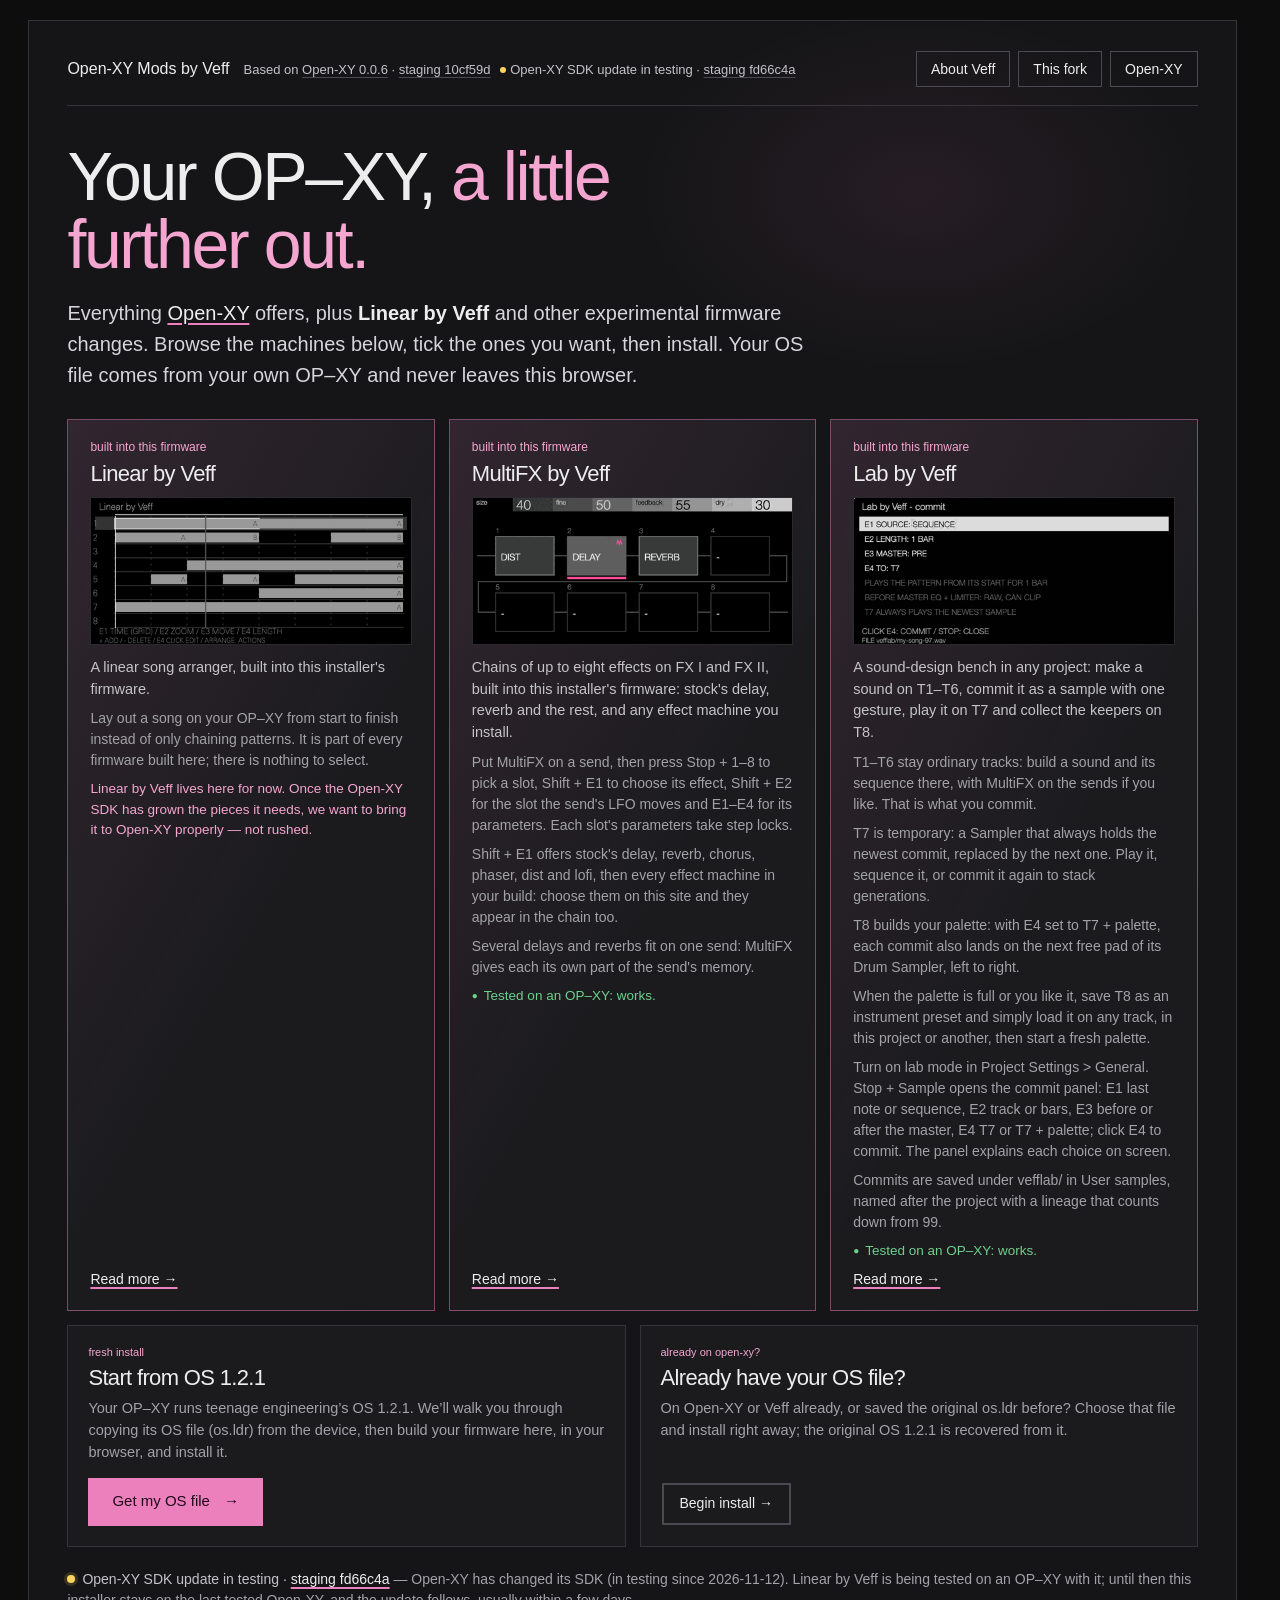
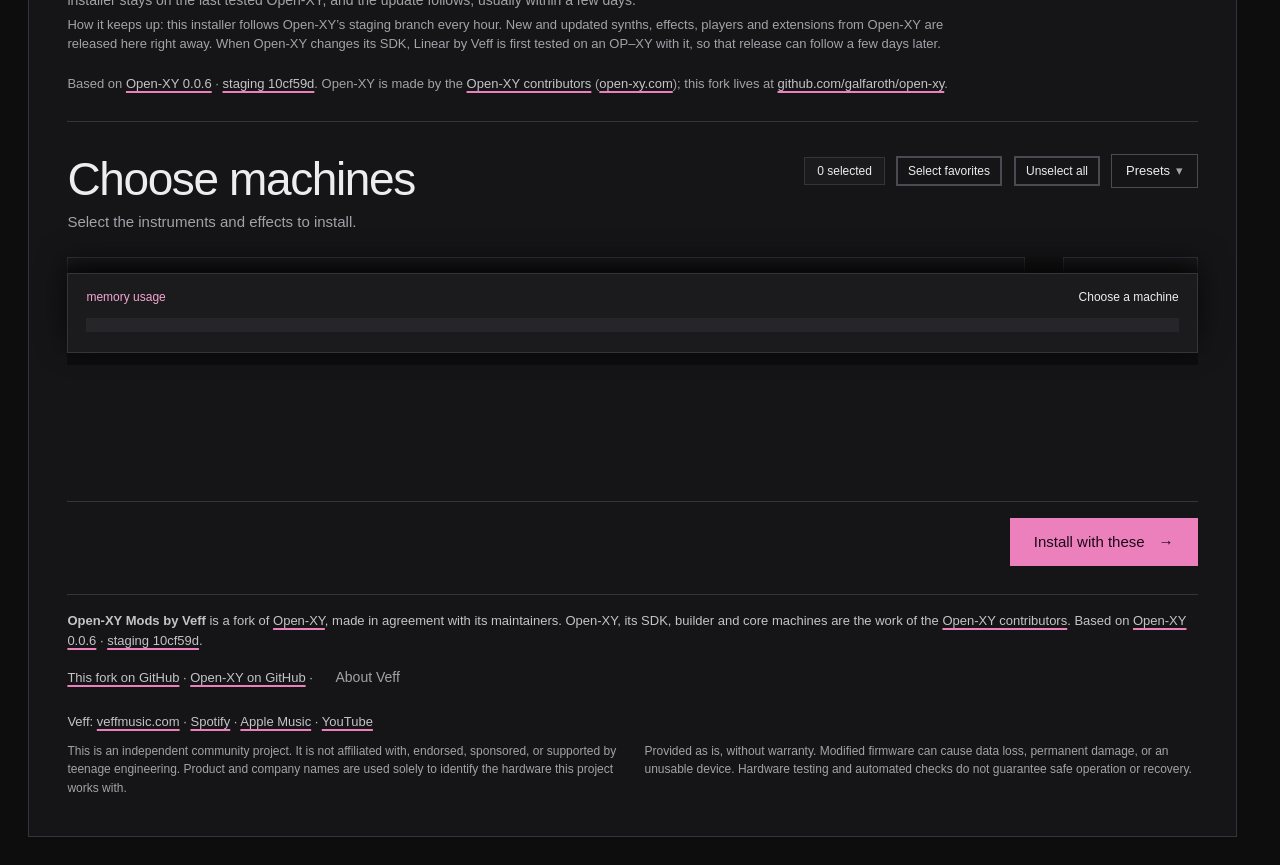
==== commit f04e6c0d: "Installer from veff/staging d15c853f (kit 015): feature row, memory bar highlight, tested badges Co-" ====
--- a/index.html
+++ b/index.html
@@ -8,8 +8,8 @@
 <title>Open-XY Mods by Veff</title>
 <meta name="description" content="Open-XY Mods by Veff: an Open-XY installer for the OP–XY with everything Open-XY offers, plus Linear by Veff and other experimental changes. Your firmware never leaves your browser.">
 <!-- styles -->
-<script type="module" crossorigin src="./assets/index-BwUQ7a5e.js"></script>
-<link rel="stylesheet" crossorigin href="./assets/index-D0zU0nrA.css">
+<script type="module" crossorigin src="./assets/index-CBDD6mCM.js"></script>
+<link rel="stylesheet" crossorigin href="./assets/index-CLOjX1Bf.css">
 
 <body>
 <main>
--- a/assets/index-CLOjX1Bf.css
+++ b/assets/index-CLOjX1Bf.css
@@ -0,0 +1 @@
+:root{--lightningcss-light: ;--lightningcss-dark:initial;color-scheme:dark;--paper:#0d0d0e;--panel:#151517;--card:#1b1b1e;--soft:#26262a;--raised:#2e2e33;--line:#34343a;--line-strong:#4a4a52;--ink:#ededee;--ink-2:#c4c4c8;--muted:#a2a2a9;--pink:#ec80bd;--pink-hover:#f59bcd;--pink-ink:#1d0819;--pink-text:#f4a6d1;--pink-soft:#ec80bd24;--pink-line:#ec80bd73;--accent:var(--pink);--accent-ink:var(--pink-ink);--accent-hover:var(--pink-hover);--warning:#ccc;--error:#ffd0e6;--code:#ccc;--state:#aaa;--shared:#6f6f76;--tables:#9a9aa1;--linear-share:repeating-linear-gradient(135deg,#ec80bd 0 3px,#7a2f58 3px 6px);--extension-share:repeating-linear-gradient(135deg,#9a9aa1 0 3px,#4a4a52 3px 6px);--machine-1:#ec80bd;--machine-2:#e3e3e6;--machine-3:#a2557f;--machine-4:#9a9aa1;--radius:0;--radius-s:0;--gutter:16px;--sans:"Univers Next Pro","UniversNextPro","Univers LT Std","Univers","Helvetica Neue",Helvetica,Arial,system-ui,sans-serif;--mono:ui-monospace,SFMono-Regular,Menlo,Consolas,monospace;font:300 16px/1.5 var(--sans);color:var(--ink);background:var(--paper);-webkit-font-smoothing:antialiased}@media (min-width:720px){:root{--gutter:28px}}*{box-sizing:border-box}html{scrollbar-gutter:stable;-webkit-text-size-adjust:100%}body{background:var(--paper);margin:0;overflow-x:hidden}[hidden]{display:none!important}::selection{background:var(--pink);color:var(--pink-ink)}button,input,select,a{font:inherit}button,a.file-button,summary{cursor:pointer}button{color:inherit;background:0 0;border:1px solid #0000;border-radius:0;min-height:44px;padding:10px 18px}button:disabled{opacity:.4;cursor:not-allowed}button:not(:disabled):hover{background:var(--soft)}:focus-visible,button:focus-visible,a:focus-visible,input:focus-visible,select:focus-visible,summary:focus-visible{outline:3px solid var(--pink);outline-offset:3px}h1,h2,h3,p{margin:0 0 12px}h1,h2,h3{letter-spacing:-.02em;font-weight:400;line-height:1.1}h1{letter-spacing:-.03em;font-size:clamp(30px,3.8vw,46px);font-weight:400}h2{font-size:clamp(22px,2.4vw,28px)}h3{letter-spacing:0;font-size:16px;font-weight:400}h1[tabindex="-1"],h2[tabindex="-1"]{outline:none}p{color:var(--muted);font-weight:400}.veff-lead{font-weight:400}a{color:var(--ink);-webkit-text-decoration-color:var(--pink);text-decoration-color:var(--pink);text-underline-offset:3px;text-decoration-thickness:2px}a:hover{-webkit-text-decoration-color:var(--ink);text-decoration-color:var(--ink)}code,kbd{font-family:var(--mono);overflow-wrap:anywhere;font-size:.86em}.sr-only{clip-path:inset(50%);width:1px;height:1px;position:absolute;overflow:hidden}main{max-width:1440px;padding:0 var(--gutter) 28px;margin:0 auto}.sidebar{z-index:20;background:color-mix(in srgb,var(--paper) 88%,transparent);-webkit-backdrop-filter:blur(10px);border-bottom:1px solid var(--line);align-items:center;gap:12px 24px;min-height:72px;padding:10px 0;display:flex;position:sticky;top:0}.masthead{flex:none;min-width:0}.brand{align-items:center;gap:12px;min-width:0;display:flex}.brand-mark{width:32px;height:32px;box-shadow:inset 0 0 0 2px var(--ink);background:#202024;border-radius:50%;flex:none;position:relative}.brand-mark:after{content:"";background:var(--pink);border-radius:0;width:4px;height:10px;margin-left:-2px;position:absolute;top:5px;left:50%}.brand-words{min-width:0;line-height:1.2;display:grid}.brand-name{letter-spacing:-.04em;font-size:19px;font-weight:500}.brand-product{font:12px var(--sans);letter-spacing:0;text-transform:lowercase;color:var(--pink-text)}.brand-version{color:var(--muted);text-transform:none;margin-left:8px}.brand:has(.brand-base:not(:empty)) .brand-version{display:none}.brand-base{color:var(--muted);font-size:11px}.brand-base a{color:inherit;text-decoration-thickness:1px}.steps{background:var(--panel);border:1px solid var(--line);border-radius:0;gap:4px;margin:0 auto;padding:4px;display:flex}.steps button{align-items:center;gap:8px;min-height:40px;padding:6px 14px 6px 8px;font-size:14px;font-weight:500;display:flex}.steps button>span:last-child{align-items:baseline;gap:6px;display:flex}.steps b{font:11px var(--sans);color:var(--muted);font-weight:400}.steps [aria-current=step]{background:var(--pink);color:var(--pink-ink)}.steps [aria-current=step] b{color:var(--pink-ink)}.steps [aria-current=step]:not(:disabled):hover{background:var(--pink-hover)}.nav-icon{flex:none;width:24px;display:flex}.nav-icon svg{width:100%}.source-links{gap:4px;margin-left:auto;display:flex}.steps:not([hidden])~.source-links{margin-left:0}[data-veff] .brand-mark,[data-veff] .brand-product{display:none}[data-veff] .brand-name{letter-spacing:0;font-size:16px}[data-flow=catalog] .steps [data-step="2"],[data-flow=catalog] .steps [data-step="3"],[data-flow=catalog] .source-links,[data-flow=catalog] .masthead{display:none}.install-summary{color:var(--ink);flex-wrap:wrap;order:-1;align-items:center;gap:4px 14px;font-size:15px;display:flex}#install-summary-text{font-weight:500}.summary-count{color:var(--pink-text);font-weight:500}#install-summary-text{cursor:help;outline-offset:4px;position:relative}.summary-list{z-index:30;background:var(--paper);border:1px solid var(--line-strong);grid-template-columns:repeat(auto-fill,minmax(150px,1fr));gap:14px 22px;min-width:min(520px,100vw - 32px);padding:16px 18px;font-weight:400;display:none;position:absolute;top:calc(100% + 10px);left:0;box-shadow:0 12px 32px #000c}#install-summary-text:hover .summary-list,#install-summary-text:focus .summary-list,#install-summary-text:focus-within .summary-list{display:grid}.summary-group h3{color:var(--pink-text);margin:0 0 6px;font-size:11px;font-weight:400}.summary-group ul{margin:0;padding:0;list-style:none}.summary-group li{color:var(--ink-2);font-size:13px;line-height:1.5}.install-summary #install-change{border:1px solid var(--line-strong);min-height:34px;color:var(--ink);font:500 13px var(--sans);align-items:center;padding:0 14px;text-decoration:none;display:inline-flex}.install-summary #install-change:hover{border-color:var(--ink-2);background:var(--soft)}.install-summary[hidden]{display:none}.install-summary .text-button{min-height:0;color:var(--ink);text-decoration:underline;-webkit-text-decoration-color:var(--pink);text-decoration-color:var(--pink);text-underline-offset:3px;padding:0}.source-link{color:var(--muted);border-radius:0;padding:8px 12px;font-size:13px;font-weight:500;text-decoration:none}.source-link:hover{color:var(--ink);background:var(--soft)}.main-stage{background:var(--panel);border:1px solid var(--line);border-radius:0;min-width:0;margin-top:20px;padding:clamp(20px,3vw,44px)}#builder-workspace{max-width:1240px;margin:auto}#status{border:1px solid var(--line);background:var(--card);border-radius:0;padding:12px 16px;font-size:14px}#status:empty{display:none}#status[data-error=true],#dev-status[data-error=true]{color:var(--error);border:1px solid var(--pink-line);background:#2a1622;border-radius:0;padding:14px}[data-page]{min-width:0}.panel{background:0 0;border:0;margin:0;padding:0}.flow-shell{width:100%}.eyebrow,.veff-kicker{font:12px var(--sans);letter-spacing:0;text-transform:lowercase;color:var(--pink-text);margin-bottom:14px;display:block}.page-header{margin:0 0 24px;position:relative}.page-header h1{margin-bottom:6px}.page-header p{max-width:660px;margin:6px 0 0;font-size:15px}.counter{font:12px var(--sans);color:var(--ink);background:var(--card);border:1px solid var(--line);border-radius:0;padding:6px 12px;display:inline-block}#extension-count{position:absolute;top:0;right:0}.primary{background:var(--pink);color:var(--pink-ink);border:0;border-radius:0;justify-content:center;align-items:center;gap:14px;min-height:48px;padding:12px 24px;font-size:15px;font-weight:500;text-decoration:none;display:inline-flex}.primary:not(:disabled):hover{background:var(--pink-hover)}.primary:disabled{box-shadow:none}.secondary{color:var(--ink);box-shadow:inset 0 0 0 2px var(--line-strong);font-size:14px;font-weight:500}.secondary:not(:disabled):hover{background:var(--soft);box-shadow:inset 0 0 0 2px var(--ink-2)}.text-button{color:var(--muted);font-size:14px}.text-button:not(:disabled):hover{color:var(--ink)}.mtp-help-button{max-width:100%;margin-top:12px}.veff-intro{border-bottom:1px solid var(--line);margin:0 0 32px;padding-bottom:28px;position:relative}#builder-workspace:not([data-browse=true]) .veff-intro{display:none}.veff-intro:before{content:"";pointer-events:none;background:radial-gradient(closest-side,#ec80bd14,#0000);width:min(560px,80%);height:360px;position:absolute;top:-40px;right:0}.veff-title{letter-spacing:-.035em;max-width:18ch;margin-bottom:20px;font-size:clamp(34px,5.6vw,68px);font-weight:400;line-height:1;position:relative}.veff-hl{color:var(--pink-text)}.veff-lead{color:#d6d6da;max-width:760px;font-size:clamp(17px,1.7vw,20px);line-height:1.55;position:relative}.veff-lead strong{color:var(--ink)}.veff-paths{grid-template-columns:repeat(2,minmax(0,1fr));gap:14px;margin:28px 0 0;display:grid;position:relative}.path-card{background:var(--card);border:1px solid var(--line);border-radius:0;flex-direction:column;align-items:flex-start;gap:8px;min-width:0;padding:20px;display:flex}.path-card h3{letter-spacing:-.03em;margin:0;font-size:22px}.path-card p{margin:0 0 6px;font-size:14.5px;line-height:1.5}.path-card>button{margin-top:auto}.path-tag{font:11px var(--sans);letter-spacing:0;text-transform:lowercase;color:var(--pink-text)}.path-card.path-feature{background:0 0;border:0;grid-column:1/-1;grid-template-columns:repeat(3,minmax(0,1fr));align-items:stretch;gap:14px;padding:0;display:grid}.path-feature .veff-feature{flex-direction:column;align-items:flex-start;min-width:0;display:flex}.path-feature .veff-feature-more{margin-top:auto;padding-top:8px}.path-feature .veff-feature-screen{align-self:stretch}.veff-feature{background:linear-gradient(120deg,#ec80bd1c,transparent 55%),var(--card);border:1px solid var(--pink-line);border-radius:0;padding:20px 22px;position:relative}.veff-feature .veff-kicker{margin-bottom:8px}.veff-feature-screen{background:#000;border:1px solid #2a2a2e;margin:4px 0 12px}.veff-feature-screen img{width:100%;height:auto;display:block}.veff-feature-screen figcaption{color:#9a9aa0;padding:6px 8px;font-size:12px;line-height:1.4}.veff-featured .veff-feature-screen{display:none}.veff-feature h3{margin-bottom:6px;font-size:22px}.veff-feature p{color:var(--ink-2);margin:0;font-size:14.5px}.veff-feature .veff-feature-help{color:var(--muted);max-width:780px;margin-top:8px;font-size:14px}.veff-feature .veff-feature-tested{color:#6fd08c;margin-top:8px;font-size:13.5px}.veff-feature .veff-feature-tested:before{content:"●";vertical-align:1px;margin-right:6px;font-size:10px}.veff-feature .veff-feature-note{color:var(--pink-text);margin-top:8px;font-size:13.5px}.veff-credit{color:var(--muted);margin:20px 0 0;font-size:13px}main:has(#builder-workspace[data-browse=true]) .sidebar{display:none}[data-page]:has(.machine-workspace[data-view=detail]) .veff-intro>:not(.veff-top){display:none}[data-page]:has(.machine-workspace[data-view=detail]) .veff-intro:before{display:none}[data-page]:has(.machine-workspace[data-view=detail])>.page-header{display:none}[data-page]:has(.machine-workspace[data-view=detail]) .veff-intro{border-bottom:0;margin-bottom:20px;padding-bottom:0}[data-page]:has(.machine-workspace[data-view=detail]) .veff-top{margin-bottom:0}.veff-top{border-bottom:1px solid var(--line);flex-wrap:wrap;justify-content:space-between;align-items:center;gap:12px 24px;margin:-8px 0 36px;padding-bottom:18px;font-weight:400;display:flex;position:relative}.veff-brand{flex-wrap:wrap;align-items:baseline;gap:4px 14px;display:flex}.veff-brand-name{color:var(--ink);font-size:16px;font-weight:500}.veff-brand-base{color:var(--ink-2);font-size:13px}.veff-brand-base a{color:var(--ink-2);-webkit-text-decoration-color:var(--line-strong);text-decoration-color:var(--line-strong);text-decoration-thickness:1px}.veff-brand-base a:hover{color:var(--ink);-webkit-text-decoration-color:var(--pink);text-decoration-color:var(--pink)}.veff-links{flex-wrap:wrap;gap:8px;display:flex}.veff-links a,.veff-links button{border:1px solid var(--line-strong);min-height:36px;color:var(--ink);font:500 14px var(--sans);cursor:pointer;background:0 0;align-items:center;padding:0 14px;text-decoration:none;display:inline-flex}.veff-links a:hover,.veff-links button:hover{border-color:var(--ink-2);background:var(--soft);color:var(--ink)}.veff-sync{margin:22px 0 0}.veff-sync-state{color:var(--ink-2);margin:0 0 4px;font-size:14px}.veff-sync-state .sync-detail{color:var(--muted)}.veff-sync-how{max-width:880px;color:var(--muted);margin:0;font-size:13px}.about-veff{border:1px solid var(--line-strong);background:var(--panel);width:min(680px,100% - 32px);max-height:calc(100dvh - 48px);color:var(--ink);padding:28px;overflow-y:auto}.about-veff::backdrop{background:#000c}.linear-guide{width:min(920px,100% - 32px)}.guide-body h2{margin:0 0 8px;font-size:clamp(26px,4vw,36px)}.guide-body h3{border-top:1px solid var(--line);margin:34px 0 10px;padding-top:18px;font-size:21px}.guide-body h4{color:var(--pink-text);margin:22px 0 8px;font-size:16px;font-weight:500}.guide-body p,.guide-body li{color:var(--ink-2);font-size:15px;line-height:1.6}.guide-body ul,.guide-body ol{margin:0 0 14px;padding-left:22px}.guide-body strong{color:var(--ink);font-weight:500}.guide-figure{margin:4px 0 18px}.guide-figure img{background:#000;border:1px solid #2a2a2e;width:100%;max-width:480px;height:auto;display:block}.guide-figure figcaption{color:var(--muted);margin-top:6px;font-size:13px}.guide-table{border-collapse:collapse;width:100%;margin:6px 0 16px;font-size:14px}.guide-table th,.guide-table td{text-align:left;vertical-align:top;border-bottom:1px solid var(--line);color:var(--ink-2);padding:8px 10px}.guide-table th{color:var(--muted);font-size:12px;font-weight:400}.guide-table td:first-child{color:var(--ink);white-space:nowrap}.veff-feature-more{color:var(--ink);margin-top:12px;font-size:14px;font-weight:500;display:inline-block}.about-close{float:right;margin:-6px -6px 0 12px}.about-head{align-items:center;gap:20px;margin-bottom:20px;display:flex}.about-photo{object-fit:cover;background:#000;flex:none;width:120px;height:120px}.about-head h2{margin:0 0 6px;font-size:clamp(26px,4vw,36px)}.about-head .eyebrow{margin-bottom:8px}.about-roles{color:var(--pink-text);margin:0;font-size:14px}.about-bio{color:var(--ink-2);margin:0 0 14px;font-size:15.5px;line-height:1.6}.about-links{border-top:1px solid var(--line);margin:20px 0 0;padding-top:16px;font-size:15px}.about-links-footer{margin:8px 0 0;font-size:13px}button.source-link{cursor:pointer;background:0 0;border:0;min-height:0}@media (max-width:520px){.about-head{flex-direction:column;align-items:flex-start}}.sync-dot{vertical-align:1px;background:#5fd38a;border-radius:50%;width:8px;height:8px;margin-right:7px;display:inline-block;box-shadow:0 0 0 3px #5fd38a26}.sync-dot[data-state=testing]{background:#ffd45c;box-shadow:0 0 0 3px #ffd45c26}.brand-sync{cursor:help}.brand-sync .sync-dot{width:6px;height:6px;box-shadow:none;margin:0 4px 0 6px}.veff-credit a,.footer-credit a{color:var(--ink-2)}#builder-workspace[data-browse=true] [data-page="2"]>.page-header .eyebrow,#builder-workspace[data-browse=true] .veff-featured,#builder-workspace:not([data-browse=true]) .browse-install,#builder-workspace[data-browse=true] [data-page="2"] .actions>:not(.browse-install){display:none}#builder-workspace[data-browse=true] [data-page="2"] .actions{justify-content:flex-end}.gate-browse{margin:24px auto 0;display:block}@media (max-width:1000px){.path-card.path-feature{grid-template-columns:1fr}}@media (max-width:640px){.veff-paths{grid-template-columns:1fr}}.veff-badge{font:500 10px/1 var(--sans);letter-spacing:0;text-transform:none;background:var(--pink);color:var(--pink-ink);white-space:nowrap;border-radius:0;align-items:center;gap:5px;padding:5px 8px;display:inline-flex}.veff-badge:before{content:"";background:var(--pink-ink);border-radius:50%;width:6px;height:6px}.risk-notice{max-width:720px;margin:auto;padding:8px 0}.risk-notice h1{margin-bottom:22px}.risk-notice p{margin-bottom:16px;font-size:15px}.browser-notice{text-align:center;flex-direction:column;justify-content:center;align-items:center;max-width:660px;min-height:40vh;margin:auto;padding:24px 0;display:flex}.browser-notice h1{margin:12px 0 18px}.browser-notice p{max-width:540px;margin:0 0 20px}.browser-notice #browser-blocked{color:#ffe083}.risk-accept{background:var(--card);border:1px solid var(--line);cursor:pointer;border-radius:0;grid-template-columns:22px minmax(0,1fr);gap:14px;margin:24px 0 8px;padding:20px;font-size:15px;display:grid}.risk-accept:has(input:checked){border-color:var(--pink-line);background:linear-gradient(120deg,#ec80bd14,transparent 60%),var(--card)}.risk-accept input{width:20px;height:20px;accent-color:var(--pink);margin:2px 0}#risk-form .primary{margin:16px auto 0;display:flex}.load-error{border:1px solid var(--line);border-radius:0;margin-top:24px;padding:16px}.load-error p{color:var(--ink);margin-bottom:8px}.os-note{max-width:520px;color:var(--muted);text-align:center;margin:18px auto 0;font-size:14px;line-height:1.5}.os-note strong{color:var(--ink)}.flow-copy .os-note{text-align:left;max-width:none;margin:12px 0 0}.flow-actions{flex-wrap:wrap;justify-content:center;align-items:center;gap:12px;margin-top:28px;display:flex}.flow-actions button{max-width:100%}.flow-actions .secondary{justify-content:center;align-items:center;min-height:48px;padding:12px 24px;font-size:15px;display:inline-flex}.flow-actions:has(.secondary){align-items:stretch}.flow-actions:has(.secondary)>button{flex:160px}.actions{border-top:1px solid var(--line);justify-content:space-between;align-items:center;gap:12px;margin-top:24px;padding-top:16px;display:flex}.file-panel{width:100%}.file-panel .drop{min-height:150px;margin-top:18px}.file-panel details{margin:16px 0 0}.drop{border:2px dashed var(--line-strong);cursor:pointer;text-align:center;background:var(--card);border-radius:0;place-items:center;gap:8px;min-height:170px;padding:22px;display:grid;position:relative}.drop:hover,.drop[data-drag=true]{border-color:var(--pink);background:linear-gradient(120deg,#ec80bd14,transparent 60%),var(--card)}.drop:focus-within,.file-button:focus-within{outline:3px solid var(--pink);outline-offset:3px}.drop input,.file-button input{opacity:0;cursor:pointer;width:100%;height:100%;position:absolute;inset:0}.file-icon{width:40px;color:var(--pink-text);margin-bottom:10px;display:block}.file-icon svg{width:100%}.drop strong{font-size:17px}.drop>span:not(.file-icon){color:var(--muted);font-size:14px}.file-result{font:12px/1.7 var(--sans);overflow-wrap:anywhere;margin:14px 0 24px}.file-result[data-state=loaded]{color:#dcf5e3;font:15px/1.6 var(--sans);background:#10251a;border:1px solid #73f59b;border-radius:0;padding:16px 18px}#firmware-replace{margin:0 0 16px;display:inline-flex}.file-button{min-height:44px;color:var(--ink);box-shadow:inset 0 0 0 2px var(--line-strong);border-radius:0;align-items:center;padding:10px 18px;text-decoration:none;display:inline-flex;position:relative}.file-button:hover{background:var(--soft)}details{margin:20px 0;font-size:14px}summary{color:var(--muted);width:-moz-fit-content;width:fit-content}summary:hover{color:var(--ink)}details p{margin-top:12px}details input{max-width:100%}#file-actions{margin-top:30px}.flow-body{grid-template-columns:minmax(0,1.2fr) minmax(0,1fr);align-items:center;gap:clamp(20px,3vw,44px);margin:20px 0 0;display:grid}.flow-copy{text-align:left;min-width:0}.flow-visual{width:100%;min-width:0;max-width:560px;margin:0 auto}.flow-visual>svg{width:100%;display:block}.device-guide-figure{margin:0}.device-guide-figure>svg{width:100%;display:block}.device-guide-figure figcaption{display:none}.flow-copy #flow-detail{margin:0}.flow-copy .flow-actions{justify-content:flex-start;margin-top:20px}.flow-copy .instruction-list{gap:8px;margin:18px 0;padding-left:20px;font-size:14px}[data-page]:has(#device-flow:not([hidden]))>.page-header{display:none}#device-flow{text-align:center}#flow-progress{text-align:left;margin-bottom:16px}#flow-title{font-size:clamp(24px,2.6vw,32px)}#flow-detail{max-width:600px;margin:12px auto 0;font-size:15px}.install-reminder{background:#2b2411;border:1px solid #ffd45c;border-radius:0;margin:12px 0;padding:14px;box-shadow:0 0 20px #ffd45c30,inset 0 0 16px #ffd45c0d}.install-reminder h3{color:#ffe083;text-shadow:0 0 14px #ffd45c66;margin:0 0 6px;font-size:16px}.install-reminder p{color:#fff0c2;margin:6px 0 0;font-size:13px;line-height:1.45}.install-reminder code{font-size:inherit}.install-reminder button{white-space:normal;margin-top:14px}#missing-os-help{--pink:#ffd45c;--pink-ink:#241c08;--pink-hover:#ffe083;max-width:100%}#flow-files .copy-guide{grid-template-columns:minmax(0,1fr) 15px minmax(0,1fr);gap:10px;margin:20px 0 0}#flow-files .copy-tree{border-radius:0;padding:12px}#flow-files .copy-tree>svg{display:none}#flow-files .copy-tree h3{margin-bottom:8px;font-size:13px}#flow-files .copy-file{padding:2px 0;font-size:11px}#flow-files .copy-arrow{font-size:18px;transform:none}.instruction-list{text-align:left;gap:11px;max-width:620px;margin:24px auto;padding-left:26px;font-size:15px;display:grid}.instruction-list li{padding-left:8px}.instruction-list li::marker{color:var(--pink-text);font:12px var(--sans)}.flow-navigation{flex-wrap:wrap;align-items:center;gap:8px;margin:16px 0 0;display:flex}.flow-navigation button{min-height:44px;padding:8px 18px}.flow-navigation .file-button{font-size:13px}.direct-copy{margin:20px 0 0}.direct-copy .file-result{color:var(--ink);margin:10px 0 0}.transfer-bar{background:var(--soft);border-radius:0;height:12px;overflow:hidden}.transfer-bar span{background:var(--pink);width:0;height:100%;display:block}.transfer-current{font:11px/1.7 var(--sans);color:var(--muted);overflow-wrap:anywhere;margin:2px 0 0}.transfer-log{border:1px solid var(--line);background:var(--paper);border-radius:0;max-height:172px;margin:14px 0 0;padding:10px 12px;list-style:none;overflow:auto}.transfer-log li{font:11px/1.7 var(--mono);overflow-wrap:anywhere;color:var(--muted)}.transfer-log [data-kind=done]{color:var(--ink)}.transfer-log [data-kind=done]:before{content:"✓ ";color:var(--pink-text)}.transfer-log [data-kind=error]{color:var(--error)}.transfer-log [data-kind=error]:before{content:"✕ "}#dev-status{max-width:600px;margin:22px auto 0;font-size:14px}#dev-status:empty{display:none}#connection-help{text-align:left;max-width:600px;margin:24px auto}#midi-ports{white-space:pre-wrap;overflow-wrap:anywhere;font-size:12px}.attribution{font-size:12px}.device-body{fill:#18181a;stroke:#77777d;stroke-width:1.3px}.device-inset,.device-screen{fill:#080808;stroke:#454549}.device-screen{stroke:#66666c}.speaker-hole{fill:#77777d}.device-knob{fill:#333;stroke:#999}.knob-ring{fill:none;stroke:#b4b4b4;stroke-width:.7px}.device-knob.encoder{stroke:#8a8a8f;stroke-width:.8px}.device-key rect{fill:#242426;stroke:#545458;stroke-width:.7px}.device-key circle{fill:none;stroke:#777;stroke-width:.7px}.device-key text{fill:#bbb;text-anchor:middle;font:10px Arial,sans-serif}.device-key.is-lit rect{fill:#eee;stroke:#fff;stroke-width:1.5px}.device-key.is-lit circle{stroke:#555}.device-key.is-lit text{fill:#111}.device-key.is-lit .key-halo{fill:none;stroke:var(--pink);stroke-width:2.5px}.device-edge{fill:#444}.callout{stroke:var(--pink);fill:none;stroke-width:1.5px}.callout-dot{fill:var(--pink)}.callout-label{fill:#eee;font:17px var(--sans)}.callout-note{fill:#aaa;font:13px var(--sans)}.usb-cable{stroke:#aaa;stroke-width:4px;fill:none}.usb-plug{fill:#999}.copy-guide{text-align:left;grid-template-columns:minmax(0,1fr) 25px minmax(0,1fr);align-items:center;gap:18px;max-width:760px;margin:28px auto;display:grid}.copy-tree{border:1px solid var(--line);background:var(--card);border-radius:0;min-width:0;padding:22px}.copy-tree>svg{float:right;color:#aaa;width:30px;height:32px;margin-left:8px}.copy-tree h3{margin-bottom:24px}.copy-file{font:12px/1.7 var(--sans);overflow-wrap:anywhere;padding:6px 0}.copy-arrow{color:var(--pink-text);font-size:24px}.boot-guide{flex-direction:column;align-items:center;gap:12px;margin:0 auto;display:flex}.boot-hardware{width:100%;max-width:760px}.boot-hardware>svg{width:100%;display:block}.lcd-closeup{border:1px solid var(--line-strong);border-radius:0;width:min(100%,480px);overflow:hidden}.lcd-closeup>svg{width:100%;display:block}.lcd-background{fill:#080808}.lcd-text{fill:#eee;font:12px Consolas,Courier New,monospace}.lcd-closeup .lcd-text{font-size:16px}.lcd-title{font-weight:600}.lcd-highlight{fill:#ec80bd;fill-opacity:.14;stroke:var(--pink);stroke-width:1px}.lcd-selected{font-weight:500}.boot-guide figcaption{max-width:540px;color:var(--muted);text-align:left;align-items:center;gap:12px;font-size:14px;display:flex}.boot-guide kbd{color:#eee;width:38px;height:38px;font:16px var(--mono);border:1px solid #888;border-radius:0;flex:none;place-items:center;display:grid}.guide-views{flex-wrap:wrap;justify-content:center;gap:8px;margin-bottom:10px;display:flex}.guide-views button{color:var(--muted);font-size:13px}.guide-views [aria-pressed=true]{color:var(--pink-ink);background:var(--pink)}.instruction-pulse{animation:2.4s ease-in-out infinite instruction-breathe}.instruction-cue{animation:2.4s ease-in-out infinite instruction-cue}.device-key.is-lit .key-face{animation:2.4s ease-in-out infinite key-breathe}@keyframes instruction-cue{0%,to{opacity:.45}50%{opacity:1}}@keyframes key-breathe{0%,to{fill:#969696}50%{fill:#fff}}@keyframes instruction-breathe{0%,to{opacity:.2}50%{opacity:1}}.step-enter{animation:.26s cubic-bezier(.2,.7,.2,1) step-arrive}.step-enter .lcd-closeup{transform-origin:50% 0;animation:.38s cubic-bezier(.2,.7,.2,1) screen-arrive}@keyframes step-arrive{0%{opacity:.65;transform:translateY(5px)}to{opacity:1;transform:none}}@keyframes screen-arrive{0%{opacity:.5;transform:translateY(-6px)scale(.97)}to{opacity:1;transform:none}}@media (prefers-reduced-motion:no-preference){button,a.file-button,.machine{transition:background-color .16s,color .16s,border-color .16s,box-shadow .16s}.transfer-bar span{transition:width .16s}}@media (prefers-reduced-motion:reduce){.instruction-pulse{opacity:.7;animation:none}.step-enter,.step-enter .lcd-closeup,.instruction-cue,.device-key.is-lit .key-face{animation:none}}.page-header .selection-tools{align-items:center;gap:10px;margin-top:14px;display:flex}@media (min-width:900px){.page-header .selection-tools{margin:0;position:absolute;top:0;right:0}}.veff-featured{margin:0 0 22px}.veff-featured .veff-feature{flex-wrap:wrap;align-items:baseline;gap:4px 16px;padding:14px 20px;display:flex}.veff-featured .veff-feature .veff-kicker{margin:0}.veff-featured .veff-feature h3{margin:0;font-size:19px}.veff-featured .veff-feature p{flex:260px;font-size:14px}.workspace{grid-template-columns:minmax(260px,1fr) minmax(0,1.2fr);align-items:start;gap:32px;display:grid}.workspace>*{min-width:0}.machine-workspace{flex-direction:column;align-items:stretch;gap:24px;display:flex}:root:not([data-veff]) .machine-workspace{display:grid}[data-veff] .machine-workspace:not([data-view=detail]) .machine-inspector,.machine-workspace[data-view=detail] .browse,.machine-workspace[data-view=detail] #machines{display:none}.machine-workspace[data-view=detail] .machine-inspector{order:-1}.machine-workspace{scroll-margin-top:96px}.browse{gap:10px;margin-bottom:18px;display:grid}.browse-row{align-items:center;gap:10px;display:flex}#machine-search{min-width:0;min-height:46px;color:var(--ink);background:var(--card);border:1px solid var(--line);border-radius:0;flex:1;padding:10px 18px;font-size:15px}#machine-search::placeholder{color:var(--muted)}#machine-search:hover{border-color:var(--line-strong)}.browse-sort{font:12px var(--sans);letter-spacing:0;text-transform:lowercase;color:var(--muted);align-items:center;gap:8px;display:flex}.browse-sort select{min-height:46px;font:14px var(--sans);letter-spacing:0;text-transform:none;color:var(--ink);background:var(--card);border:1px solid var(--line);border-radius:0;padding:8px 14px}.filters{flex-wrap:wrap;gap:6px;display:flex}.filters button{background:var(--card);border-color:var(--line);min-height:38px;padding:7px 16px;font-size:14px;font-weight:500}.filters [aria-pressed=true],.filters [aria-pressed=true]:not(:disabled):hover{background:var(--ink);color:var(--paper);border-color:var(--ink)}.filters .favorites-filter{margin-left:auto}.filters .favorites-filter[aria-pressed=true]{background:var(--pink);border-color:var(--pink);color:var(--pink-ink)}.keyword-filters{flex-wrap:wrap;gap:4px;display:flex}.keyword-filter{min-height:26px;font:11px/1.4 var(--sans);color:var(--muted);border:1px solid var(--line);border-radius:0;align-items:center;gap:5px;padding:2px 10px;display:inline-flex}.keyword-filter[aria-pressed=true]{color:var(--pink-ink);background:var(--pink);border-color:var(--pink)}.keyword-filter[aria-pressed=true]:hover{background:var(--pink-hover)}.keyword-count{opacity:.7;font-variant-numeric:tabular-nums;font-size:10px}.keyword-more{min-height:26px;font:11px/1.4 var(--sans);color:var(--ink);border:1px dashed var(--line-strong);border-radius:0;padding:2px 10px}.browse-result{min-height:1lh;font:12px var(--sans);margin:0}.browse-result:empty{display:none}.machine-empty{grid-column:1/-1;margin:12px 4px;font-size:15px}.machine-empty .text-button{text-underline-offset:2px;min-height:0;padding:0;text-decoration:underline}.machine-author{font:11px var(--sans);color:var(--muted);white-space:nowrap;letter-spacing:0;font-weight:400}@media (max-width:560px){.browse-row{flex-wrap:wrap}#machine-search{flex-basis:100%}.browse-sort{margin-left:auto}}.machine-list{align-content:start;gap:8px;display:grid}.machine{border:1px solid var(--line);background:var(--card);border-radius:0;grid-template-columns:28px 32px minmax(0,1fr) auto;align-items:center;gap:12px;padding:12px 14px;display:grid}.machine:hover{border-color:var(--line-strong)}.machine.selected{border-color:var(--pink-line)}.machine:has(>button[aria-pressed=true]){box-shadow:inset 0 0 0 1px var(--ink-2)}.machine label{align-items:center;min-height:36px;display:flex}.machine input{width:18px;height:18px;accent-color:var(--pink);cursor:pointer;margin:0}.machine-icon{color:var(--ink-2)}.machine-icon svg{width:100%;display:block}.machine button{text-align:left;border:0;border-radius:0;width:100%;min-width:0;min-height:0;padding:0}.machine button:hover{background:0 0}.machine-name{letter-spacing:-.02em;font-size:16px;font-weight:500;display:block}.machine-desc,.extension-desc,#builder-workspace:not([data-browse=true]) [data-filter=extension]{display:none}.machine-meta{font:11px var(--sans);color:var(--muted);margin-top:4px;display:block}.machine-meta span+span:before{content:" · "}.machine-origin{color:var(--ink-2)}.machine .machine-favorite{width:auto;min-height:36px;color:var(--muted);text-align:center;padding:0 8px;font-size:17px;line-height:1}.machine .machine-favorite:hover{color:var(--ink);background:0 0}.machine .machine-favorite[aria-pressed=true]{color:var(--pink)}#machines:has(.card){grid-template-columns:repeat(auto-fill,minmax(min(100%,232px),1fr));gap:18px}.machine.card{border-radius:0;padding:10px 10px 40px;display:block;position:relative}.machine.card:hover{border-color:var(--line-strong);background:var(--raised)}.machine.card.selected{border-color:var(--pink-line);background:var(--card)}.machine.card.selected:hover{background:var(--raised)}.machine.card:has(>button:focus-visible){outline:3px solid var(--pink);outline-offset:3px}.machine.card>button:focus-visible{outline:none}.machine.card>.machine-icon{display:none}.machine.card>label{z-index:2;border:1px solid var(--line-strong);min-height:0;font:10px var(--sans);letter-spacing:0;text-transform:lowercase;color:var(--ink-2);cursor:pointer;background:#0d0d0ed9;border-radius:0;align-items:center;gap:7px;padding:6px 10px 6px 8px;display:flex;position:absolute;top:18px;left:18px}.machine.card>label:after{content:"Add"}.machine.card>label:has(input:checked){border-color:var(--pink-line);color:var(--pink-text)}.machine.card>label:has(input:checked):after{content:"Selected"}.machine.card[data-locked]>label:has(input):after{content:"Always on"}.machine.card[data-locked]>label,.machine.card[data-locked]>button{cursor:help}.machine.card[data-locked]>label input{opacity:1}.machine.card>label:has(input:focus-visible){outline:3px solid var(--pink);outline-offset:2px}.machine.card>label input{width:15px;height:15px;accent-color:var(--pink)}.machine.card>.machine-favorite{z-index:2;border:1px solid var(--line-strong);background:#0d0d0ed9;place-items:center;width:30px;height:30px;min-height:0;padding:0;font-size:15px;line-height:1;display:grid;position:absolute;top:18px;right:18px}.machine.card>.machine-favorite:hover{background:var(--soft)}.machine.card>button{border-radius:0;flex-direction:column;gap:6px;display:flex}.card-screen{aspect-ratio:480/220;background:#000;border:1px solid #2a2a2e;border-radius:0;place-items:center;width:100%;margin-bottom:8px;display:grid;position:relative;overflow:hidden}.card-screen img{object-fit:contain;width:100%;height:100%;display:block}.card-glyph{color:#6f6f76;width:52px}.card-glyph svg{width:100%;display:block}.machine.card .machine-name{overflow-wrap:anywhere;padding:0 4px;font-size:19px;line-height:1.15}.machine.card .machine-author{margin-top:3px;display:block}.card-tags{flex-wrap:wrap;align-items:center;gap:6px;padding:0 4px;display:flex}.card-kind{font:10px/1 var(--sans);letter-spacing:0;text-transform:lowercase;color:var(--ink-2);box-shadow:inset 0 0 0 1px var(--line-strong);border-radius:0;padding:5px 8px}.machine.card .machine-desc{-webkit-line-clamp:3;color:var(--muted);-webkit-box-orient:vertical;padding:0 4px;font-size:14px;font-weight:400;line-height:1.45;display:-webkit-box;overflow:hidden}.machine.card .machine-meta{margin-top:auto;padding:0 4px}.machine.card .machine-meta>span:first-child{display:none}.machine.card .machine-meta>span:nth-child(2):before{content:none}.machine.card .machine-meta:before{content:"";background:var(--machine);vertical-align:0;border-radius:0;width:8px;height:8px;margin-right:7px;display:inline-block}.card-keywords{font:11px var(--sans);color:var(--pink-text);padding:0 4px}.new-badge{font:500 10px/1 var(--sans);letter-spacing:.04em;text-transform:uppercase;color:#0b2414;background:#5fd38a;align-items:center;padding:5px 8px;display:inline-flex}.machine.card[data-guide]>button,.veff-feature-screen[data-linear-guide]{cursor:pointer}.machine.card .card-title{cursor:pointer;text-underline-offset:4px;-webkit-text-decoration:underline #0000;text-decoration:underline #0000;text-decoration-thickness:1px}.machine.card .card-title:hover{-webkit-text-decoration-color:var(--pink);text-decoration-color:var(--pink)}.machine.card>.card-more{z-index:2;color:var(--muted);font-size:12px;text-decoration:none;position:absolute;bottom:14px;right:14px}.machine.card>.card-more:hover,.machine.card>.card-more:focus-visible{color:var(--pink-text)}.inspector{min-width:0}.inspector .tag,.tag{font:10px var(--sans);letter-spacing:0;text-transform:lowercase;color:var(--muted);border:1px solid var(--line-strong);border-radius:0;padding:3px 8px}.machine-inspector{grid-template-columns:minmax(0,1.1fr) minmax(0,1fr);grid-template-areas:"bar bar""media info";align-items:start;gap:20px 36px;display:grid}:root:not([data-veff]) .machine-inspector{grid-template-columns:minmax(0,1fr);grid-template-areas:"media""info"}.detail-bar{flex-wrap:wrap;grid-area:bar;justify-content:space-between;align-items:center;gap:12px;display:flex}:root:not([data-veff]) .detail-bar{display:none}.detail-select[aria-pressed=true]{background:var(--ink);color:var(--paper)}.detail-select[aria-pressed=true]:not(:disabled):hover{background:#fff}.detail-media{grid-area:media;min-width:0;container-type:inline-size}.detail-info{grid-area:info;min-width:0}.summary-space{display:grid}.summary-space>*{grid-area:1/1;min-width:0;display:flow-root}.summary-sizing{display:none!important}.inspector-top{justify-content:space-between;align-items:center;gap:12px;margin-bottom:12px;display:flex}.inspector-top .eyebrow{margin:0}.detail-name,.detail-description{overflow-wrap:anywhere}.inspector h2.detail-name{letter-spacing:-.045em;margin-bottom:12px;font-size:clamp(30px,3.6vw,46px)}.detail-description{color:var(--ink-2);font-size:17px;line-height:1.5}.detail-keywords{flex-wrap:wrap;gap:6px;margin:0 0 14px;display:flex}.detail-keywords .tag{min-height:0;color:var(--pink-text);border-color:var(--pink-line);padding:4px 10px;font-size:11px}.detail-keywords .tag:hover{background:var(--pink-soft);color:var(--ink)}.detail-source{color:var(--muted);overflow-wrap:anywhere;margin:0 0 14px;font-size:14px}.detail-source a{color:var(--ink-2)}.detail-source a:hover{color:var(--ink)}.inspector .community-notice{border:1px solid var(--line);background:var(--card);border-radius:0;margin:0 0 16px;padding:12px 14px;font-size:13px;line-height:1.6}.detail-veff{background:linear-gradient(120deg,#ec80bd22,transparent 70%),var(--card);border:1px solid var(--pink-line);border-radius:0;justify-items:start;gap:8px;margin:0 0 18px;padding:14px 16px;display:grid}.detail-veff p{color:var(--ink-2);margin:0;font-size:14px}.detail-section{border-top:1px solid var(--line);margin:22px 0 0;padding-top:18px}.detail-section h3{font:12px var(--sans);letter-spacing:0;text-transform:lowercase;color:var(--pink-text);margin-bottom:14px}.detail-help p{color:var(--ink-2);font-size:15px}.encoder-map{grid-template-columns:repeat(4,minmax(0,1fr));gap:10px;margin:0;padding:0;list-style:none;display:grid}.encoder{background:var(--card);border:1px solid var(--line);border-radius:0;min-width:0;padding:12px}.encoder-dot{width:30px;height:30px;font:500 12px var(--mono);border-radius:50%;place-items:center;margin-bottom:10px;display:grid;box-shadow:inset 0 0 0 1px #ffffff2e}.encoder:first-child .encoder-dot{color:#eee;background:#343434}.encoder:nth-child(2) .encoder-dot{color:#fff;background:#696969}.encoder:nth-child(3) .encoder-dot{color:#111;background:#a1a1a1}.encoder:nth-child(4) .encoder-dot{color:#111;background:#dfdfdf}.encoder ul{gap:4px;margin:0;padding:0;list-style:none;display:grid}.encoder-main{color:var(--ink);overflow-wrap:anywhere;font-size:14px;font-weight:500}.encoder-alt{color:var(--muted);overflow-wrap:anywhere;font-size:13px}.encoder-alt:before{content:"↳ ";color:var(--pink-text)}.encoder-alt[data-page]:before{content:"p" attr(data-page) " ";font:10px var(--mono)}.encoder-note{margin:10px 0 0;font-size:13px}.detail-facts{margin-top:22px}@media (max-width:900px){.machine-inspector{grid-template-columns:minmax(0,1fr);grid-template-areas:"bar""info""media"}}@media (max-width:560px){.encoder-map{grid-template-columns:repeat(2,minmax(0,1fr))}}.art-preview{aspect-ratio:480/220;color:var(--muted);background:#000;border:1px solid #2e2e33;border-radius:0;place-items:center;display:grid;position:relative;overflow:hidden;box-shadow:0 30px 80px -40px #ec80bd55}.preview-space{min-width:0}.art-preview>*{width:100%;height:100%;position:absolute;inset:0}.art-preview svg{cursor:pointer;width:100%;height:100%;display:block}.art-placeholder{text-align:center;font:13px var(--sans);place-items:center;padding:20px;display:grid}#art-caption{min-height:2lh}.caption{color:var(--muted);margin:10px 0 14px;font-size:13px!important}.preview-options{background:var(--card);border:1px solid var(--line);border-radius:0;margin:6px 0;padding:14px 16px}.preview-options>summary{min-height:28px;color:var(--ink);font-weight:500}.preview-options-body{padding:14px 0 4px}.audition-controls{flex-wrap:wrap;align-items:center;gap:18px;min-height:64px;margin:14px 0 0;display:flex}.preview-keys{touch-action:none;-webkit-user-select:none;user-select:none;flex:none;align-items:flex-start;max-width:100%;display:flex}.preview-key{width:26px;height:64px;min-height:0;font:9px var(--sans);color:#555;background:#e8e8ea;border:1px solid #111;border-radius:0;justify-content:center;align-items:flex-end;padding:0 0 4px;display:flex;position:relative}.preview-key.black{z-index:1;background:#222;border-color:#000;width:18px;height:40px;margin:0 -9px}.preview-key:not(:disabled):hover{background:#fff}.preview-key.black:not(:disabled):hover{background:#3a3a3a}.preview-key[data-down=true],.preview-key[data-down=true]:hover{background:var(--pink)}.preview-key.black[data-down=true]{background:#a2557f}.preview-key:focus-visible{outline-offset:2px;z-index:2}.audition-volume{font:11px var(--sans);text-transform:lowercase;letter-spacing:0;color:var(--muted);align-items:center;gap:8px;min-width:0;display:flex}.audition-volume input{width:100%;min-width:32px;max-width:120px;accent-color:var(--pink)}@container (width<=440px){.preview-key{width:20px}.preview-key.black{width:14px;margin:0 -7px}.audition-volume{flex-basis:100%}}.controls{grid-template-columns:repeat(4,minmax(0,1fr));align-content:start;gap:14px;font-size:12px;display:grid}.control{color:var(--muted);font-size:12px}.preview-control{color:var(--muted);flex-direction:column;gap:6px;min-width:0;font-size:12px;display:flex}.preview-control>span{overflow-wrap:anywhere;min-height:2lh}.preview-control input{width:100%;accent-color:var(--pink);height:24px;margin:0}.preview-control:focus-within{color:var(--ink)}.machine-facts{grid-template-columns:minmax(0,1fr) auto;gap:8px 16px;margin:14px 0 0;font-size:13px;display:grid}.machine-facts dt{color:var(--muted)}.machine-facts dd{font-family:var(--sans);margin:0;font-size:12px}.capacity{background:var(--card);border:1px solid var(--line);border-radius:0;padding:16px 18px}.machine-workspace .capacity{margin-top:22px}#builder-workspace[data-browse=true] #machine-capacity-host{z-index:8;background:linear-gradient(transparent,var(--paper) 22px);padding:16px 0 12px;position:sticky;bottom:0}#builder-workspace[data-browse=true] #machine-capacity-host .capacity{margin-top:0;box-shadow:0 -10px 30px #000a}.capacity[data-over=true]{border-color:#ffd45c}.capacity[data-over=true] #room-value{color:#ffd45c}.install-limit{color:#ffd45c;margin:10px 0 0;font-size:13px}.capacity-toast{z-index:40;color:#241c08;background:#ffd45c;max-width:calc(100% - 32px);padding:12px 18px;font-size:14px;font-weight:500;position:fixed;bottom:120px;left:50%;transform:translate(-50%);box-shadow:0 12px 32px #000c}button.compact{min-height:32px;padding:4px 12px;font-size:12px}.capacity-heading{flex-wrap:wrap;justify-content:space-between;gap:8px;margin-bottom:10px;display:flex}.capacity-heading h2{font:12px var(--sans);letter-spacing:0;text-transform:lowercase;color:var(--pink-text);margin:0}.capacity-heading strong{font:12px var(--sans)}.memory-bar{cursor:pointer;border-radius:0;padding:4px 0;position:relative}.memory-map{background:var(--soft);border-radius:0;height:14px;display:flex;overflow:hidden}.memory-segment{border-right:1px solid var(--paper);min-width:0;height:100%}.memory-breakdown{z-index:6;background:var(--paper);border:1px solid var(--line-strong);border-radius:0;padding:14px 16px;display:none;position:absolute;bottom:calc(100% + 8px);left:0;right:0;box-shadow:0 12px 32px #000c}.memory-bar:hover .memory-breakdown,.memory-bar:focus .memory-breakdown,.memory-bar.open .memory-breakdown{display:block}.memory-legend{color:var(--muted);grid-template-columns:repeat(2,minmax(0,1fr));gap:4px 16px;margin:0;font-size:12px;display:grid}.memory-legend span:before{content:"";background:var(--swatch);border-radius:0;width:8px;height:8px;margin-right:8px;display:inline-block}.memory-segment,.memory-legend span{transition:opacity .12s,box-shadow .12s,color .12s}.memory-map.pointing .memory-segment:not(.hot),.memory-legend.pointing span:not(.hot){opacity:.3}.memory-segment.hot{box-shadow:inset 0 0 0 2px var(--ink)}.memory-legend span.hot{color:var(--ink)}.memory-breakdown .machine-facts{border-top:1px solid var(--line);margin-top:10px;padding-top:10px}.capacity-foot{color:var(--muted);margin:10px 0 0;font-size:12px}.presets{margin:0;font-size:13px;position:relative}.presets summary{width:auto;color:var(--ink);border:1px solid var(--line-strong);border-radius:0;align-items:center;min-height:32px;padding:6px 14px;list-style:none;display:flex}.presets summary::-webkit-details-marker{display:none}.presets summary:after{content:"▾";color:var(--muted);margin-left:6px}.presets[open] summary{background:var(--soft)}.presets-panel{z-index:8;text-align:left;background:var(--paper);border:1px solid var(--line-strong);border-radius:0;width:min(320px,100vw - 32px);padding:14px;position:absolute;top:calc(100% + 8px);right:0;box-shadow:0 12px 32px #000c}.presets-panel .presets-note{max-width:none;color:var(--muted);margin:0 0 10px;font-size:12px;line-height:1.5;display:block}.presets-panel .presets-note:empty{display:none}.presets-panel .presets-note:last-child{margin-bottom:0}.presets-list{scrollbar-width:thin;gap:2px;max-height:240px;margin:0 0 10px;padding:0;list-style:none;display:grid;overflow-y:auto}.preset{align-items:center;gap:2px;display:flex}.preset .preset-apply{text-align:left;border-radius:0;flex:1;justify-content:space-between;align-items:baseline;gap:8px;min-width:0;min-height:36px;padding:6px 10px;display:flex}.preset-name{text-overflow:ellipsis;white-space:nowrap;overflow:hidden}.preset-count{font:11px var(--mono);color:var(--muted);flex:none}.preset .preset-delete{min-height:36px;color:var(--muted);padding:0 10px}.preset .preset-delete:hover{color:var(--ink)}.preset .preset-update{min-height:28px;color:var(--ink);border:1px solid var(--line-strong);padding:2px 10px;font-size:12px}.preset .preset-update:disabled{color:var(--muted);border-color:#0000}.preset-form{gap:6px;margin:0 0 10px;display:flex}#preset-name{min-width:0;min-height:38px;color:var(--ink);background:var(--card);border:1px solid var(--line);border-radius:0;flex:1;padding:6px 12px;font-size:13px}.preset-form button{white-space:nowrap;min-height:38px;padding:6px 12px;font-size:13px}.extension-workspace{grid-template-columns:minmax(0,1.2fr) minmax(0,1fr)}.extension-list-column #extensions{min-height:0;margin-top:8px}.extension-inspector{background:var(--card);border:1px solid var(--line);border-radius:0;padding:18px 20px}.extension-inspector h2{font-size:24px}.extension-inspector .selection-summary{border-top:1px solid var(--line);margin-top:22px;padding-top:18px}.extension-inspector:has(#extension-details[hidden]) .selection-summary{border-top:0;margin-top:0;padding-top:0}.selection-summary h3{font:12px var(--sans);letter-spacing:0;text-transform:lowercase;color:var(--pink-text)}#extension-details #extension-description{color:var(--ink);margin-bottom:0;font-size:15px;line-height:1.45}#extension-details .extension-note{color:var(--muted);margin-top:6px;font-size:13px;line-height:1.4}.extension-conflict{color:var(--muted);margin:4px 0;font-size:12px;display:block}.extension-inspector .machine-facts{grid-template-columns:1fr}.extension-inspector .machine-facts dd{text-align:left;font-family:var(--sans);margin-bottom:8px;font-size:14px}.extension-workspace .capacity{margin-top:16px}.graphics-extension{align-items:start}.graphics-extension-copy{min-width:0}.machine .graphics-extension-name{cursor:pointer;min-height:0;font-size:16px;font-weight:500}.graphics-extension-copy #graphics-note{color:var(--muted);margin:6px 0 12px;font-size:13px;line-height:1.5}.graphics-extension-actions{flex-wrap:wrap;align-items:center;gap:8px 12px;display:flex}.machine .preview-selected{width:auto;min-height:38px;color:var(--ink);box-shadow:inset 0 0 0 2px var(--line-strong);border-radius:0;padding:6px 16px}#graphics-overrides-count{color:var(--muted);margin:0;font-size:13px}.graphics-example-disclosure{margin-top:28px}.graphics-examples{width:100%;min-width:0;max-width:380px;margin:20px auto 0}.graphics-examples h2{margin-bottom:10px;font-size:17px}.graphics-examples .examples-note{margin:12px 0 0;font-size:12px}#selected-previews{border:1px solid var(--line-strong);background:var(--panel);width:min(1040px,100% - 48px);max-height:calc(100dvh - 48px);color:var(--ink);overscroll-behavior:contain;scrollbar-width:thin;border-radius:0;padding:24px;overflow-y:auto}#selected-previews::backdrop{background:#000c}.selected-previews-heading{justify-content:space-between;align-items:center;gap:24px;margin-bottom:8px;display:flex}.selected-previews-title-group{flex-wrap:wrap;align-items:baseline;gap:4px 16px;min-width:0;display:flex}.selected-previews-heading h2{margin:0}#selected-previews-count{color:var(--muted);font:12px var(--mono)}.selected-previews-heading button{flex:none}#selected-previews-note{margin-bottom:24px;font-size:14px}.selected-previews-footnote{color:var(--muted);margin:16px 0 0;font-size:13px}.selected-previews-list{grid-template-columns:repeat(2,minmax(0,1fr));gap:24px;display:grid}.selected-machine-preview{border:1px solid var(--line);background:var(--card);border-radius:0;min-width:0;margin:0;padding:16px}.selected-machine-preview:only-child{grid-column:1/-1;width:100%;max-width:480px;margin-inline:auto}.selected-machine-preview h3{overflow-wrap:anywhere;margin-bottom:8px;font-size:17px}.selected-machine-screen{aspect-ratio:480/220;background:#000;border-radius:0;place-items:center;display:grid;overflow:hidden}.selected-machine-screen>svg,.selected-machine-screen>img{width:100%;height:100%;display:block}.selected-machine-screen>[role=button]{cursor:pointer}.selected-machine-screen>[role=button]:focus-visible{outline:3px solid var(--pink);outline-offset:-3px}.selected-machine-preview figcaption{color:var(--muted);margin-top:8px;font-size:13px}.selected-machine-screen>p{text-align:center;margin:0;padding:20px;font-size:14px}.machine-graphics-control{color:var(--muted);justify-content:space-between;align-items:center;gap:12px;margin-top:12px;font-size:13px;display:flex}.machine-graphics-control>span{flex:none}.machine-graphics-control select{min-width:0;max-width:260px;min-height:40px;font:inherit;color:var(--ink);background:var(--paper);border:1px solid var(--line);border-radius:0;flex:1;padding:8px 12px}.graphics-bulk-actions{flex-wrap:wrap;gap:8px;margin:12px 0;display:flex}.graphics-bulk-actions button{min-height:40px;padding:8px 16px}.comparison-figure{margin:0 0 18px}.comparison-figure figcaption{margin-bottom:7px;font-size:13px}.comparison-screen{--split:50%;aspect-ratio:480/220;border:1px solid var(--line);background:#000;border-radius:0;position:relative;overflow:hidden}.comparison-screen svg{width:100%;height:100%;display:block}.comparison-layer{position:absolute;inset:0}.comparison-after{clip-path:inset(0 0 0 var(--split))}.comparison-divider{left:var(--split);background:var(--pink);pointer-events:none;width:2px;position:absolute;inset-block:0;transform:translate(-50%)}.comparison-handle{border:1px solid var(--pink);background:#191919;border-radius:50%;place-items:center;width:36px;height:36px;display:grid;position:absolute;top:50%;left:50%;transform:translate(-50%,-50%)}.comparison-handle svg{width:20px;height:20px}.comparison-range{opacity:0;cursor:ew-resize;touch-action:pan-y;width:100%;height:100%;margin:0;position:absolute;inset:0}.comparison-screen:has(.comparison-range:focus-visible) .comparison-handle{background:var(--pink)}.comparison-range::-webkit-slider-thumb{width:40px;height:40px}.comparison-range::-moz-range-thumb{width:40px;height:40px}#download-graphics{font-size:14px}#download-overview{text-align:center;width:100%;max-width:760px;margin:auto}.download-card h2{font-size:22px}#bundle-art{overscroll-behavior:contain;scrollbar-gutter:stable;text-align:left;max-width:440px;max-height:260px;margin:0 auto 28px;overflow:auto}.download-card p{font-size:15px}.download-card .primary{min-width:210px;margin:12px 0}.qualification{max-width:540px;margin:14px auto;font-size:13px}.route-choice p{margin-bottom:10px;font-size:15px}.route-options{grid-template-columns:repeat(2,minmax(0,1fr));gap:12px;display:grid}.route-option{text-align:left;min-height:110px;color:var(--ink);background:var(--card);border:1px solid var(--line);border-radius:0;align-content:start;gap:6px;padding:18px 20px;text-decoration:none;display:grid}.route-option:not(:disabled):hover{background:var(--raised);border-color:var(--pink)}.route-option strong{justify-content:space-between;font-size:19px;display:flex}.route-option>span{color:var(--muted);font-size:14px;font-weight:400;line-height:1.45}#download-overview details{text-align:left;max-width:540px;margin:24px auto}#download-overview ul{color:var(--muted);padding-left:20px}.hash{font:11px/1.7 var(--mono);overflow-wrap:anywhere}@media (min-width:1000px){#download-overview{text-align:left;grid-template-columns:minmax(0,1fr) minmax(0,1fr);align-content:center;gap:14px 36px;max-width:none;min-height:360px;display:grid}.download-card{display:contents}#bundle-art{grid-area:1/1/span 6;align-self:center;width:100%;margin:0}#download-overview h2,#download-overview p,#download-overview a,#download-overview button,#download-overview details,#download-overview .route-choice{grid-column:2;margin:0}#download-overview .route-option{grid-column:auto}#download-overview .route-choice p{margin-bottom:10px}}footer{border-top:1px solid var(--line);width:100%;max-width:1240px;color:var(--muted);flex-wrap:wrap;align-items:baseline;gap:10px 24px;margin:28px auto 0;padding-top:16px;font-size:12px;line-height:1.55;display:flex}footer p{margin:0}.footer-credit{width:100%;color:var(--ink-2);gap:4px;font-size:13px;display:grid}.footer-credit p{color:inherit}footer details{min-width:0;font-size:inherit;margin:0}footer summary{padding:4px 0}footer details[open]{flex-basis:100%}.footer-copy{grid-template-columns:repeat(2,minmax(0,1fr));gap:12px 24px;width:100%;margin:0;display:grid}.notices pre{white-space:pre-wrap;max-height:240px;font:11px/1.6 var(--mono);overflow:auto}@media (max-width:1100px){.sidebar{flex-wrap:wrap}.steps{flex-basis:100%;order:3;justify-content:space-between;margin:0}.steps button{flex:1;justify-content:center}.source-links,.steps:not([hidden])~.source-links{margin-left:auto}}@media (max-width:999px){.flow-body{grid-template-columns:1fr;gap:22px}.flow-copy{width:100%;max-width:600px;margin:auto}.flow-visual{max-width:440px}.boot-hardware{max-width:560px}.flow-copy .flow-actions,.flow-navigation{justify-content:center}.workspace,.extension-workspace{grid-template-columns:minmax(0,1fr)}}@media (max-width:700px){#selected-previews{width:calc(100% - 24px);max-height:calc(100dvh - 24px);padding:20px}.selected-previews-list{grid-template-columns:minmax(0,1fr)}.selected-machine-preview{padding:12px}.selected-previews-heading{gap:12px}.machine-graphics-control{flex-direction:column;align-items:stretch;gap:6px}.machine-graphics-control select{width:100%;max-width:none}.footer-copy{grid-template-columns:1fr;gap:8px}}@media (max-width:560px){.sidebar{position:static}.brand-base{display:none}.steps button{gap:6px;padding:6px 8px;font-size:13px}.steps b{display:none}.nav-icon{width:20px}.main-stage{border-radius:0;margin-top:12px;padding:22px 16px}#extension-count{margin-top:10px;position:static}.route-options{grid-template-columns:1fr}.controls{grid-template-columns:repeat(2,minmax(0,1fr));gap:10px}.copy-guide{grid-template-columns:1fr;gap:12px;max-width:380px}.copy-arrow{text-align:center;transform:rotate(90deg)}.copy-tree{padding:18px}.instruction-list{padding-left:22px;font-size:14px}.flow-actions{gap:8px}.flow-actions .primary,.flow-actions .secondary{width:100%}.flow-navigation button{padding:9px 14px;font-size:13px}.actions{flex-wrap:wrap}.machine{grid-template-columns:24px 28px minmax(0,1fr) auto;gap:10px;padding:12px}.boot-guide .callout,.boot-guide .callout-label{display:none}.boot-guide figcaption{font-size:13px}.device-guide-figure .callout,.device-guide-figure .callout-label,.device-guide-figure .callout-note{display:none}.device-guide-figure figcaption{color:var(--ink);justify-content:center;align-items:center;gap:12px;margin-top:12px;font-size:13px;display:flex}.device-guide-figure kbd{color:#111;width:40px;height:40px;font:13px var(--sans);background:#eee;border:1px solid #bbb;border-radius:0;flex:none;place-items:center;display:grid}}@media (max-width:899px){.page-header .presets{position:static}.presets-panel{left:0;right:auto}}@media (max-width:440px){.steps button{min-width:0;padding:6px 4px}.nav-icon{display:none}}.machine-meta .machine-cpu-high{color:#ffd45c;white-space:nowrap;border:1px solid #ffd45c;margin-left:6px;padding:1px 6px;font-size:10px;display:inline}.inspector-tags{flex-wrap:wrap;justify-content:flex-end;gap:4px;display:flex}.tag.detail-cpu-high{color:#ffd45c;border:1px solid #ffd45c}.tag.detail-cpu-high[hidden]{display:none}.memory-expand{grid-template-columns:auto minmax(0,1fr);align-items:start;gap:10px;margin-top:16px;font-size:13px;display:grid}.memory-expand[hidden]{display:none}.memory-expand input{cursor:pointer;accent-color:var(--accent);margin:2px 0 0}.memory-expand-name{cursor:pointer;flex-wrap:wrap;align-items:center;gap:8px;font-weight:600;display:flex}.memory-expand-note{color:var(--muted);margin:4px 0 0;font-size:12px}.cpu-high-tooltip{z-index:1000;background:var(--panel);width:max-content;max-width:min(320px,100vw - 16px);color:var(--ink);font:12px/1.5 var(--sans);pointer-events:none;border:1px solid #ffd45c;padding:10px 12px;position:fixed;box-shadow:0 4px 16px #0008}.cpu-high-tooltip[hidden]{display:none}
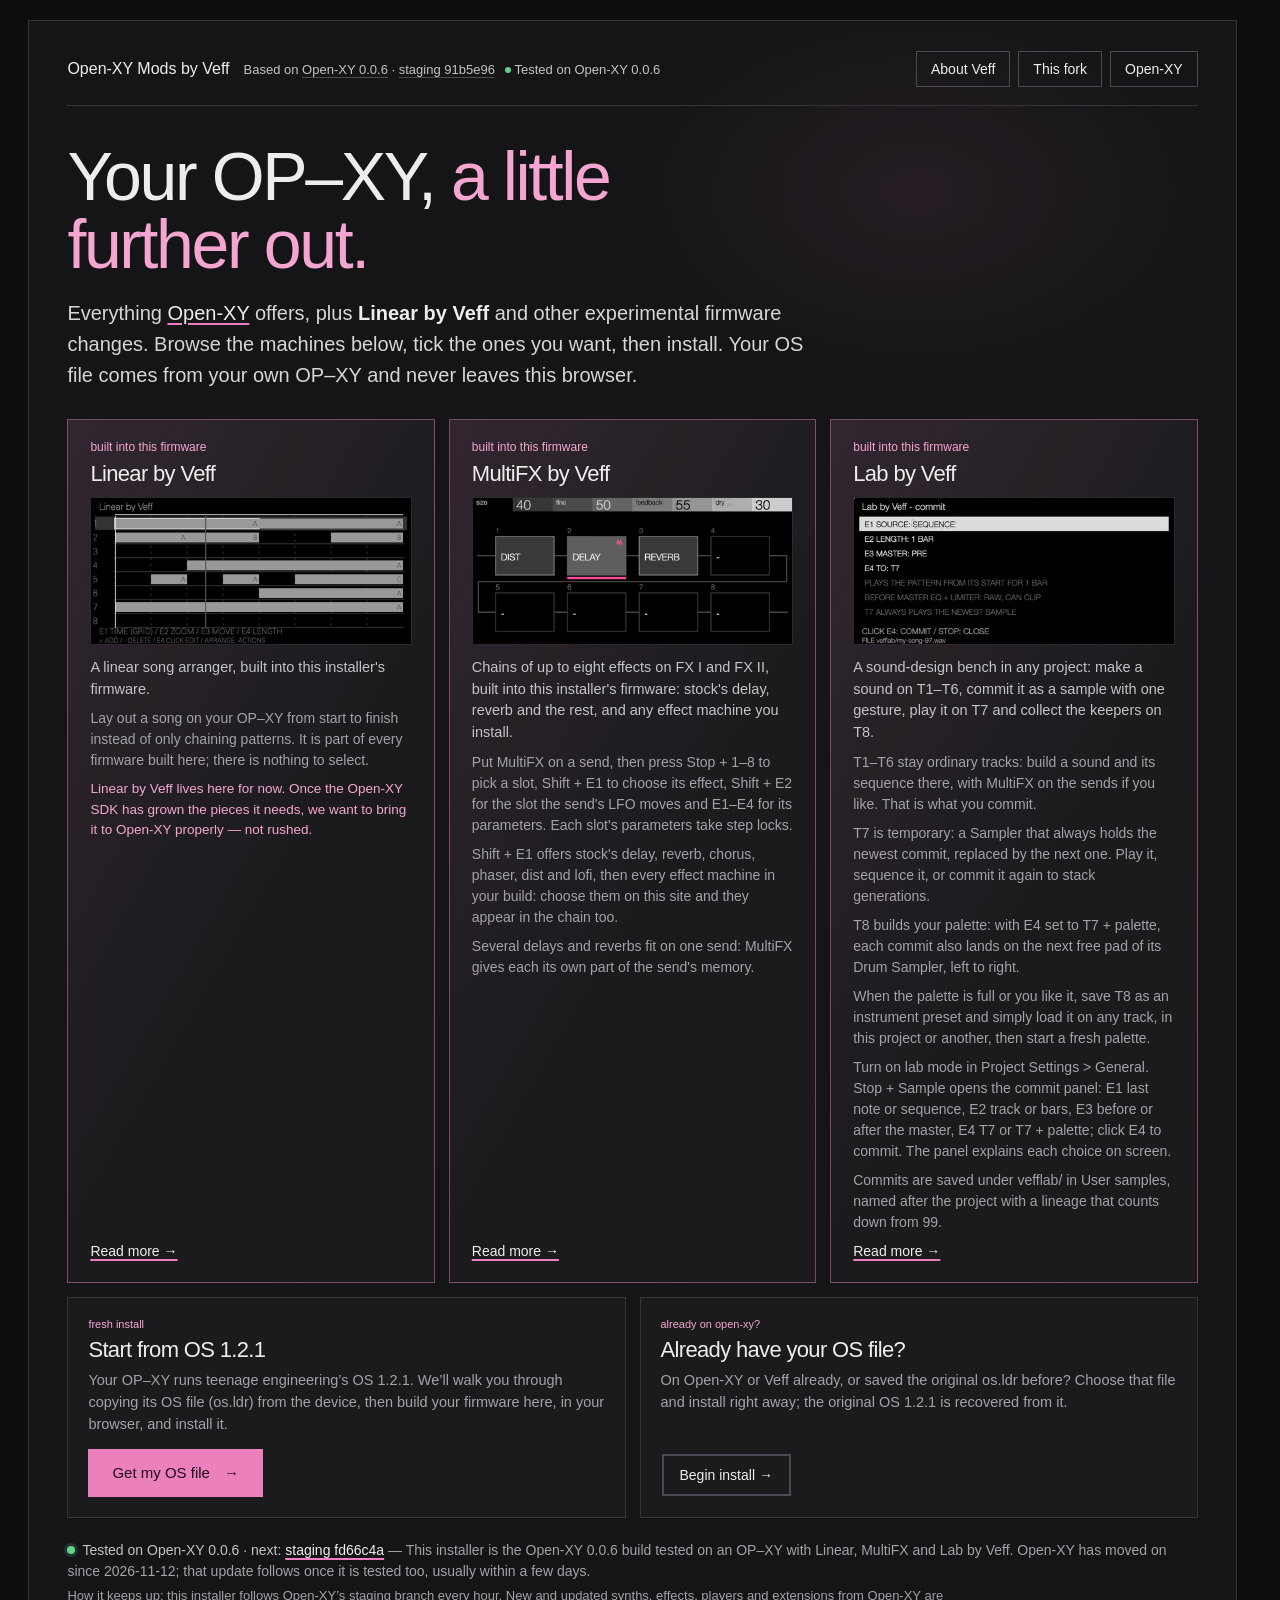
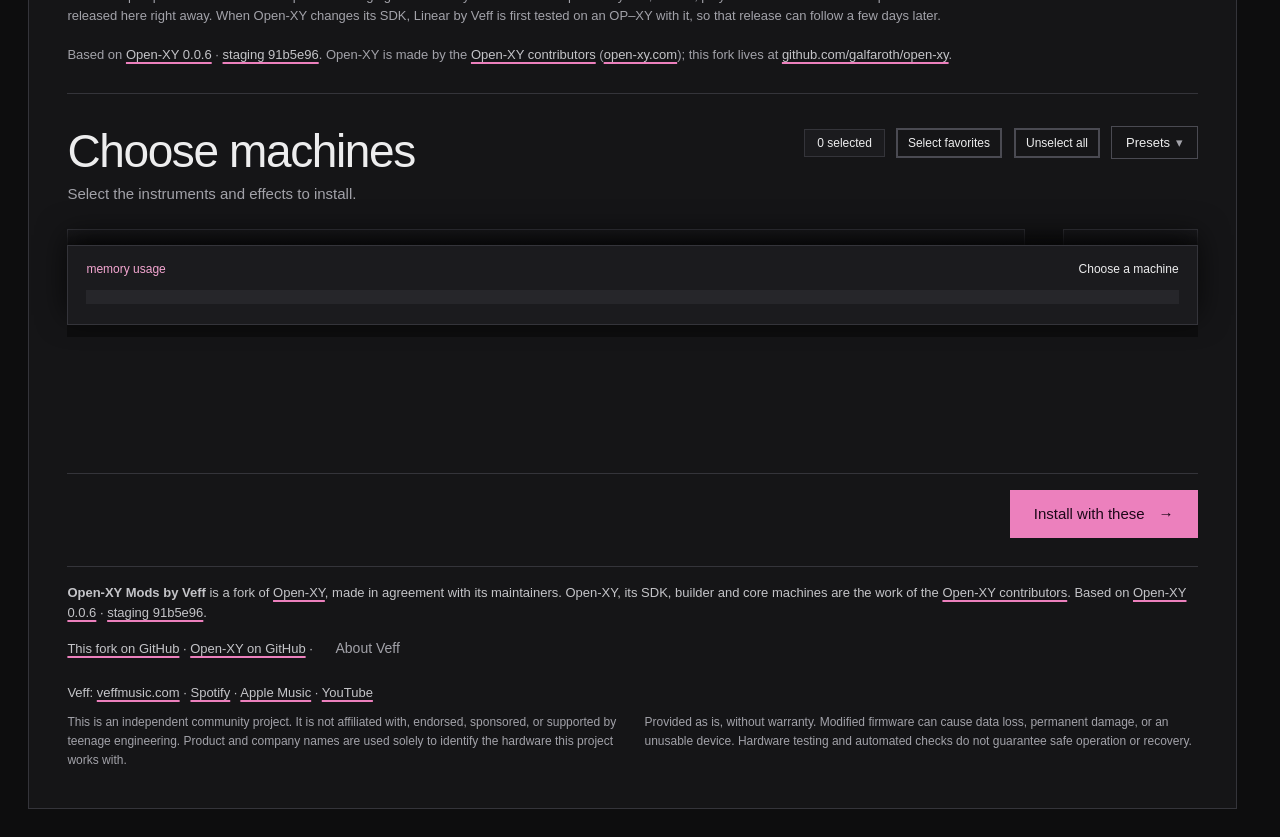
==== commit d67fad34: "Installer from veff/staging 3cd13bc9 (kit 015): green tested status Co-Authored-By: Claude Opus 5.5 " ====
--- a/index.html
+++ b/index.html
@@ -8,8 +8,8 @@
 <title>Open-XY Mods by Veff</title>
 <meta name="description" content="Open-XY Mods by Veff: an Open-XY installer for the OP–XY with everything Open-XY offers, plus Linear by Veff and other experimental changes. Your firmware never leaves your browser.">
 <!-- styles -->
-<script type="module" crossorigin src="./assets/index-CBDD6mCM.js"></script>
-<link rel="stylesheet" crossorigin href="./assets/index-CLOjX1Bf.css">
+<script type="module" crossorigin src="./assets/index-Bp7otjUh.js"></script>
+<link rel="stylesheet" crossorigin href="./assets/index-DgIkmvF_.css">
 
 <body>
 <main>
--- a/assets/index-DgIkmvF_.css
+++ b/assets/index-DgIkmvF_.css
@@ -0,0 +1 @@
+:root{--lightningcss-light: ;--lightningcss-dark:initial;color-scheme:dark;--paper:#0d0d0e;--panel:#151517;--card:#1b1b1e;--soft:#26262a;--raised:#2e2e33;--line:#34343a;--line-strong:#4a4a52;--ink:#ededee;--ink-2:#c4c4c8;--muted:#a2a2a9;--pink:#ec80bd;--pink-hover:#f59bcd;--pink-ink:#1d0819;--pink-text:#f4a6d1;--pink-soft:#ec80bd24;--pink-line:#ec80bd73;--accent:var(--pink);--accent-ink:var(--pink-ink);--accent-hover:var(--pink-hover);--warning:#ccc;--error:#ffd0e6;--code:#ccc;--state:#aaa;--shared:#6f6f76;--tables:#9a9aa1;--linear-share:repeating-linear-gradient(135deg,#ec80bd 0 3px,#7a2f58 3px 6px);--extension-share:repeating-linear-gradient(135deg,#9a9aa1 0 3px,#4a4a52 3px 6px);--machine-1:#ec80bd;--machine-2:#e3e3e6;--machine-3:#a2557f;--machine-4:#9a9aa1;--radius:0;--radius-s:0;--gutter:16px;--sans:"Univers Next Pro","UniversNextPro","Univers LT Std","Univers","Helvetica Neue",Helvetica,Arial,system-ui,sans-serif;--mono:ui-monospace,SFMono-Regular,Menlo,Consolas,monospace;font:300 16px/1.5 var(--sans);color:var(--ink);background:var(--paper);-webkit-font-smoothing:antialiased}@media (min-width:720px){:root{--gutter:28px}}*{box-sizing:border-box}html{scrollbar-gutter:stable;-webkit-text-size-adjust:100%}body{background:var(--paper);margin:0;overflow-x:hidden}[hidden]{display:none!important}::selection{background:var(--pink);color:var(--pink-ink)}button,input,select,a{font:inherit}button,a.file-button,summary{cursor:pointer}button{color:inherit;background:0 0;border:1px solid #0000;border-radius:0;min-height:44px;padding:10px 18px}button:disabled{opacity:.4;cursor:not-allowed}button:not(:disabled):hover{background:var(--soft)}:focus-visible,button:focus-visible,a:focus-visible,input:focus-visible,select:focus-visible,summary:focus-visible{outline:3px solid var(--pink);outline-offset:3px}h1,h2,h3,p{margin:0 0 12px}h1,h2,h3{letter-spacing:-.02em;font-weight:400;line-height:1.1}h1{letter-spacing:-.03em;font-size:clamp(30px,3.8vw,46px);font-weight:400}h2{font-size:clamp(22px,2.4vw,28px)}h3{letter-spacing:0;font-size:16px;font-weight:400}h1[tabindex="-1"],h2[tabindex="-1"]{outline:none}p{color:var(--muted);font-weight:400}.veff-lead{font-weight:400}a{color:var(--ink);-webkit-text-decoration-color:var(--pink);text-decoration-color:var(--pink);text-underline-offset:3px;text-decoration-thickness:2px}a:hover{-webkit-text-decoration-color:var(--ink);text-decoration-color:var(--ink)}code,kbd{font-family:var(--mono);overflow-wrap:anywhere;font-size:.86em}.sr-only{clip-path:inset(50%);width:1px;height:1px;position:absolute;overflow:hidden}main{max-width:1440px;padding:0 var(--gutter) 28px;margin:0 auto}.sidebar{z-index:20;background:color-mix(in srgb,var(--paper) 88%,transparent);-webkit-backdrop-filter:blur(10px);border-bottom:1px solid var(--line);align-items:center;gap:12px 24px;min-height:72px;padding:10px 0;display:flex;position:sticky;top:0}.masthead{flex:none;min-width:0}.brand{align-items:center;gap:12px;min-width:0;display:flex}.brand-mark{width:32px;height:32px;box-shadow:inset 0 0 0 2px var(--ink);background:#202024;border-radius:50%;flex:none;position:relative}.brand-mark:after{content:"";background:var(--pink);border-radius:0;width:4px;height:10px;margin-left:-2px;position:absolute;top:5px;left:50%}.brand-words{min-width:0;line-height:1.2;display:grid}.brand-name{letter-spacing:-.04em;font-size:19px;font-weight:500}.brand-product{font:12px var(--sans);letter-spacing:0;text-transform:lowercase;color:var(--pink-text)}.brand-version{color:var(--muted);text-transform:none;margin-left:8px}.brand:has(.brand-base:not(:empty)) .brand-version{display:none}.brand-base{color:var(--muted);font-size:11px}.brand-base a{color:inherit;text-decoration-thickness:1px}.steps{background:var(--panel);border:1px solid var(--line);border-radius:0;gap:4px;margin:0 auto;padding:4px;display:flex}.steps button{align-items:center;gap:8px;min-height:40px;padding:6px 14px 6px 8px;font-size:14px;font-weight:500;display:flex}.steps button>span:last-child{align-items:baseline;gap:6px;display:flex}.steps b{font:11px var(--sans);color:var(--muted);font-weight:400}.steps [aria-current=step]{background:var(--pink);color:var(--pink-ink)}.steps [aria-current=step] b{color:var(--pink-ink)}.steps [aria-current=step]:not(:disabled):hover{background:var(--pink-hover)}.nav-icon{flex:none;width:24px;display:flex}.nav-icon svg{width:100%}.source-links{gap:4px;margin-left:auto;display:flex}.steps:not([hidden])~.source-links{margin-left:0}[data-veff] .brand-mark,[data-veff] .brand-product{display:none}[data-veff] .brand-name{letter-spacing:0;font-size:16px}[data-flow=catalog] .steps [data-step="2"],[data-flow=catalog] .steps [data-step="3"],[data-flow=catalog] .source-links,[data-flow=catalog] .masthead{display:none}.install-summary{color:var(--ink);flex-wrap:wrap;order:-1;align-items:center;gap:4px 14px;font-size:15px;display:flex}#install-summary-text{font-weight:500}.summary-count{color:var(--pink-text);font-weight:500}#install-summary-text{cursor:help;outline-offset:4px;position:relative}.summary-list{z-index:30;background:var(--paper);border:1px solid var(--line-strong);grid-template-columns:repeat(auto-fill,minmax(150px,1fr));gap:14px 22px;min-width:min(520px,100vw - 32px);padding:16px 18px;font-weight:400;display:none;position:absolute;top:calc(100% + 10px);left:0;box-shadow:0 12px 32px #000c}#install-summary-text:hover .summary-list,#install-summary-text:focus .summary-list,#install-summary-text:focus-within .summary-list{display:grid}.summary-group h3{color:var(--pink-text);margin:0 0 6px;font-size:11px;font-weight:400}.summary-group ul{margin:0;padding:0;list-style:none}.summary-group li{color:var(--ink-2);font-size:13px;line-height:1.5}.install-summary #install-change{border:1px solid var(--line-strong);min-height:34px;color:var(--ink);font:500 13px var(--sans);align-items:center;padding:0 14px;text-decoration:none;display:inline-flex}.install-summary #install-change:hover{border-color:var(--ink-2);background:var(--soft)}.install-summary[hidden]{display:none}.install-summary .text-button{min-height:0;color:var(--ink);text-decoration:underline;-webkit-text-decoration-color:var(--pink);text-decoration-color:var(--pink);text-underline-offset:3px;padding:0}.source-link{color:var(--muted);border-radius:0;padding:8px 12px;font-size:13px;font-weight:500;text-decoration:none}.source-link:hover{color:var(--ink);background:var(--soft)}.main-stage{background:var(--panel);border:1px solid var(--line);border-radius:0;min-width:0;margin-top:20px;padding:clamp(20px,3vw,44px)}#builder-workspace{max-width:1240px;margin:auto}#status{border:1px solid var(--line);background:var(--card);border-radius:0;padding:12px 16px;font-size:14px}#status:empty{display:none}#status[data-error=true],#dev-status[data-error=true]{color:var(--error);border:1px solid var(--pink-line);background:#2a1622;border-radius:0;padding:14px}[data-page]{min-width:0}.panel{background:0 0;border:0;margin:0;padding:0}.flow-shell{width:100%}.eyebrow,.veff-kicker{font:12px var(--sans);letter-spacing:0;text-transform:lowercase;color:var(--pink-text);margin-bottom:14px;display:block}.page-header{margin:0 0 24px;position:relative}.page-header h1{margin-bottom:6px}.page-header p{max-width:660px;margin:6px 0 0;font-size:15px}.counter{font:12px var(--sans);color:var(--ink);background:var(--card);border:1px solid var(--line);border-radius:0;padding:6px 12px;display:inline-block}#extension-count{position:absolute;top:0;right:0}.primary{background:var(--pink);color:var(--pink-ink);border:0;border-radius:0;justify-content:center;align-items:center;gap:14px;min-height:48px;padding:12px 24px;font-size:15px;font-weight:500;text-decoration:none;display:inline-flex}.primary:not(:disabled):hover{background:var(--pink-hover)}.primary:disabled{box-shadow:none}.secondary{color:var(--ink);box-shadow:inset 0 0 0 2px var(--line-strong);font-size:14px;font-weight:500}.secondary:not(:disabled):hover{background:var(--soft);box-shadow:inset 0 0 0 2px var(--ink-2)}.text-button{color:var(--muted);font-size:14px}.text-button:not(:disabled):hover{color:var(--ink)}.mtp-help-button{max-width:100%;margin-top:12px}.veff-intro{border-bottom:1px solid var(--line);margin:0 0 32px;padding-bottom:28px;position:relative}#builder-workspace:not([data-browse=true]) .veff-intro{display:none}.veff-intro:before{content:"";pointer-events:none;background:radial-gradient(closest-side,#ec80bd14,#0000);width:min(560px,80%);height:360px;position:absolute;top:-40px;right:0}.veff-title{letter-spacing:-.035em;max-width:18ch;margin-bottom:20px;font-size:clamp(34px,5.6vw,68px);font-weight:400;line-height:1;position:relative}.veff-hl{color:var(--pink-text)}.veff-lead{color:#d6d6da;max-width:760px;font-size:clamp(17px,1.7vw,20px);line-height:1.55;position:relative}.veff-lead strong{color:var(--ink)}.veff-paths{grid-template-columns:repeat(2,minmax(0,1fr));gap:14px;margin:28px 0 0;display:grid;position:relative}.path-card{background:var(--card);border:1px solid var(--line);border-radius:0;flex-direction:column;align-items:flex-start;gap:8px;min-width:0;padding:20px;display:flex}.path-card h3{letter-spacing:-.03em;margin:0;font-size:22px}.path-card p{margin:0 0 6px;font-size:14.5px;line-height:1.5}.path-card>button{margin-top:auto}.path-tag{font:11px var(--sans);letter-spacing:0;text-transform:lowercase;color:var(--pink-text)}.path-card.path-feature{background:0 0;border:0;grid-column:1/-1;grid-template-columns:repeat(3,minmax(0,1fr));align-items:stretch;gap:14px;padding:0;display:grid}.path-feature .veff-feature{flex-direction:column;align-items:flex-start;min-width:0;display:flex}.path-feature .veff-feature-more{margin-top:auto;padding-top:8px}.path-feature .veff-feature-screen{align-self:stretch}.veff-feature{background:linear-gradient(120deg,#ec80bd1c,transparent 55%),var(--card);border:1px solid var(--pink-line);border-radius:0;padding:20px 22px;position:relative}.veff-feature .veff-kicker{margin-bottom:8px}.veff-feature-screen{background:#000;border:1px solid #2a2a2e;margin:4px 0 12px}.veff-feature-screen img{width:100%;height:auto;display:block}.veff-feature-screen figcaption{color:#9a9aa0;padding:6px 8px;font-size:12px;line-height:1.4}.veff-featured .veff-feature-screen{display:none}.veff-feature h3{margin-bottom:6px;font-size:22px}.veff-feature p{color:var(--ink-2);margin:0;font-size:14.5px}.veff-feature .veff-feature-help{color:var(--muted);max-width:780px;margin-top:8px;font-size:14px}.veff-feature .veff-feature-note{color:var(--pink-text);margin-top:8px;font-size:13.5px}.veff-credit{color:var(--muted);margin:20px 0 0;font-size:13px}main:has(#builder-workspace[data-browse=true]) .sidebar{display:none}[data-page]:has(.machine-workspace[data-view=detail]) .veff-intro>:not(.veff-top){display:none}[data-page]:has(.machine-workspace[data-view=detail]) .veff-intro:before{display:none}[data-page]:has(.machine-workspace[data-view=detail])>.page-header{display:none}[data-page]:has(.machine-workspace[data-view=detail]) .veff-intro{border-bottom:0;margin-bottom:20px;padding-bottom:0}[data-page]:has(.machine-workspace[data-view=detail]) .veff-top{margin-bottom:0}.veff-top{border-bottom:1px solid var(--line);flex-wrap:wrap;justify-content:space-between;align-items:center;gap:12px 24px;margin:-8px 0 36px;padding-bottom:18px;font-weight:400;display:flex;position:relative}.veff-brand{flex-wrap:wrap;align-items:baseline;gap:4px 14px;display:flex}.veff-brand-name{color:var(--ink);font-size:16px;font-weight:500}.veff-brand-base{color:var(--ink-2);font-size:13px}.veff-brand-base a{color:var(--ink-2);-webkit-text-decoration-color:var(--line-strong);text-decoration-color:var(--line-strong);text-decoration-thickness:1px}.veff-brand-base a:hover{color:var(--ink);-webkit-text-decoration-color:var(--pink);text-decoration-color:var(--pink)}.veff-links{flex-wrap:wrap;gap:8px;display:flex}.veff-links a,.veff-links button{border:1px solid var(--line-strong);min-height:36px;color:var(--ink);font:500 14px var(--sans);cursor:pointer;background:0 0;align-items:center;padding:0 14px;text-decoration:none;display:inline-flex}.veff-links a:hover,.veff-links button:hover{border-color:var(--ink-2);background:var(--soft);color:var(--ink)}.veff-sync{margin:22px 0 0}.veff-sync-state{color:var(--ink-2);margin:0 0 4px;font-size:14px}.veff-sync-state .sync-detail{color:var(--muted)}.veff-sync-how{max-width:880px;color:var(--muted);margin:0;font-size:13px}.about-veff{border:1px solid var(--line-strong);background:var(--panel);width:min(680px,100% - 32px);max-height:calc(100dvh - 48px);color:var(--ink);padding:28px;overflow-y:auto}.about-veff::backdrop{background:#000c}.linear-guide{width:min(920px,100% - 32px)}.guide-body h2{margin:0 0 8px;font-size:clamp(26px,4vw,36px)}.guide-body h3{border-top:1px solid var(--line);margin:34px 0 10px;padding-top:18px;font-size:21px}.guide-body h4{color:var(--pink-text);margin:22px 0 8px;font-size:16px;font-weight:500}.guide-body p,.guide-body li{color:var(--ink-2);font-size:15px;line-height:1.6}.guide-body ul,.guide-body ol{margin:0 0 14px;padding-left:22px}.guide-body strong{color:var(--ink);font-weight:500}.guide-figure{margin:4px 0 18px}.guide-figure img{background:#000;border:1px solid #2a2a2e;width:100%;max-width:480px;height:auto;display:block}.guide-figure figcaption{color:var(--muted);margin-top:6px;font-size:13px}.guide-table{border-collapse:collapse;width:100%;margin:6px 0 16px;font-size:14px}.guide-table th,.guide-table td{text-align:left;vertical-align:top;border-bottom:1px solid var(--line);color:var(--ink-2);padding:8px 10px}.guide-table th{color:var(--muted);font-size:12px;font-weight:400}.guide-table td:first-child{color:var(--ink);white-space:nowrap}.veff-feature-more{color:var(--ink);margin-top:12px;font-size:14px;font-weight:500;display:inline-block}.about-close{float:right;margin:-6px -6px 0 12px}.about-head{align-items:center;gap:20px;margin-bottom:20px;display:flex}.about-photo{object-fit:cover;background:#000;flex:none;width:120px;height:120px}.about-head h2{margin:0 0 6px;font-size:clamp(26px,4vw,36px)}.about-head .eyebrow{margin-bottom:8px}.about-roles{color:var(--pink-text);margin:0;font-size:14px}.about-bio{color:var(--ink-2);margin:0 0 14px;font-size:15.5px;line-height:1.6}.about-links{border-top:1px solid var(--line);margin:20px 0 0;padding-top:16px;font-size:15px}.about-links-footer{margin:8px 0 0;font-size:13px}button.source-link{cursor:pointer;background:0 0;border:0;min-height:0}@media (max-width:520px){.about-head{flex-direction:column;align-items:flex-start}}.sync-dot{vertical-align:1px;background:#5fd38a;border-radius:50%;width:8px;height:8px;margin-right:7px;display:inline-block;box-shadow:0 0 0 3px #5fd38a26}.sync-dot[data-state=testing]{background:#ffd45c;box-shadow:0 0 0 3px #ffd45c26}.brand-sync{cursor:help}.brand-sync .sync-dot{width:6px;height:6px;box-shadow:none;margin:0 4px 0 6px}.veff-credit a,.footer-credit a{color:var(--ink-2)}#builder-workspace[data-browse=true] [data-page="2"]>.page-header .eyebrow,#builder-workspace[data-browse=true] .veff-featured,#builder-workspace:not([data-browse=true]) .browse-install,#builder-workspace[data-browse=true] [data-page="2"] .actions>:not(.browse-install){display:none}#builder-workspace[data-browse=true] [data-page="2"] .actions{justify-content:flex-end}.gate-browse{margin:24px auto 0;display:block}@media (max-width:1000px){.path-card.path-feature{grid-template-columns:1fr}}@media (max-width:640px){.veff-paths{grid-template-columns:1fr}}.veff-badge{font:500 10px/1 var(--sans);letter-spacing:0;text-transform:none;background:var(--pink);color:var(--pink-ink);white-space:nowrap;border-radius:0;align-items:center;gap:5px;padding:5px 8px;display:inline-flex}.veff-badge:before{content:"";background:var(--pink-ink);border-radius:50%;width:6px;height:6px}.risk-notice{max-width:720px;margin:auto;padding:8px 0}.risk-notice h1{margin-bottom:22px}.risk-notice p{margin-bottom:16px;font-size:15px}.browser-notice{text-align:center;flex-direction:column;justify-content:center;align-items:center;max-width:660px;min-height:40vh;margin:auto;padding:24px 0;display:flex}.browser-notice h1{margin:12px 0 18px}.browser-notice p{max-width:540px;margin:0 0 20px}.browser-notice #browser-blocked{color:#ffe083}.risk-accept{background:var(--card);border:1px solid var(--line);cursor:pointer;border-radius:0;grid-template-columns:22px minmax(0,1fr);gap:14px;margin:24px 0 8px;padding:20px;font-size:15px;display:grid}.risk-accept:has(input:checked){border-color:var(--pink-line);background:linear-gradient(120deg,#ec80bd14,transparent 60%),var(--card)}.risk-accept input{width:20px;height:20px;accent-color:var(--pink);margin:2px 0}#risk-form .primary{margin:16px auto 0;display:flex}.load-error{border:1px solid var(--line);border-radius:0;margin-top:24px;padding:16px}.load-error p{color:var(--ink);margin-bottom:8px}.os-note{max-width:520px;color:var(--muted);text-align:center;margin:18px auto 0;font-size:14px;line-height:1.5}.os-note strong{color:var(--ink)}.flow-copy .os-note{text-align:left;max-width:none;margin:12px 0 0}.flow-actions{flex-wrap:wrap;justify-content:center;align-items:center;gap:12px;margin-top:28px;display:flex}.flow-actions button{max-width:100%}.flow-actions .secondary{justify-content:center;align-items:center;min-height:48px;padding:12px 24px;font-size:15px;display:inline-flex}.flow-actions:has(.secondary){align-items:stretch}.flow-actions:has(.secondary)>button{flex:160px}.actions{border-top:1px solid var(--line);justify-content:space-between;align-items:center;gap:12px;margin-top:24px;padding-top:16px;display:flex}.file-panel{width:100%}.file-panel .drop{min-height:150px;margin-top:18px}.file-panel details{margin:16px 0 0}.drop{border:2px dashed var(--line-strong);cursor:pointer;text-align:center;background:var(--card);border-radius:0;place-items:center;gap:8px;min-height:170px;padding:22px;display:grid;position:relative}.drop:hover,.drop[data-drag=true]{border-color:var(--pink);background:linear-gradient(120deg,#ec80bd14,transparent 60%),var(--card)}.drop:focus-within,.file-button:focus-within{outline:3px solid var(--pink);outline-offset:3px}.drop input,.file-button input{opacity:0;cursor:pointer;width:100%;height:100%;position:absolute;inset:0}.file-icon{width:40px;color:var(--pink-text);margin-bottom:10px;display:block}.file-icon svg{width:100%}.drop strong{font-size:17px}.drop>span:not(.file-icon){color:var(--muted);font-size:14px}.file-result{font:12px/1.7 var(--sans);overflow-wrap:anywhere;margin:14px 0 24px}.file-result[data-state=loaded]{color:#dcf5e3;font:15px/1.6 var(--sans);background:#10251a;border:1px solid #73f59b;border-radius:0;padding:16px 18px}#firmware-replace{margin:0 0 16px;display:inline-flex}.file-button{min-height:44px;color:var(--ink);box-shadow:inset 0 0 0 2px var(--line-strong);border-radius:0;align-items:center;padding:10px 18px;text-decoration:none;display:inline-flex;position:relative}.file-button:hover{background:var(--soft)}details{margin:20px 0;font-size:14px}summary{color:var(--muted);width:-moz-fit-content;width:fit-content}summary:hover{color:var(--ink)}details p{margin-top:12px}details input{max-width:100%}#file-actions{margin-top:30px}.flow-body{grid-template-columns:minmax(0,1.2fr) minmax(0,1fr);align-items:center;gap:clamp(20px,3vw,44px);margin:20px 0 0;display:grid}.flow-copy{text-align:left;min-width:0}.flow-visual{width:100%;min-width:0;max-width:560px;margin:0 auto}.flow-visual>svg{width:100%;display:block}.device-guide-figure{margin:0}.device-guide-figure>svg{width:100%;display:block}.device-guide-figure figcaption{display:none}.flow-copy #flow-detail{margin:0}.flow-copy .flow-actions{justify-content:flex-start;margin-top:20px}.flow-copy .instruction-list{gap:8px;margin:18px 0;padding-left:20px;font-size:14px}[data-page]:has(#device-flow:not([hidden]))>.page-header{display:none}#device-flow{text-align:center}#flow-progress{text-align:left;margin-bottom:16px}#flow-title{font-size:clamp(24px,2.6vw,32px)}#flow-detail{max-width:600px;margin:12px auto 0;font-size:15px}.install-reminder{background:#2b2411;border:1px solid #ffd45c;border-radius:0;margin:12px 0;padding:14px;box-shadow:0 0 20px #ffd45c30,inset 0 0 16px #ffd45c0d}.install-reminder h3{color:#ffe083;text-shadow:0 0 14px #ffd45c66;margin:0 0 6px;font-size:16px}.install-reminder p{color:#fff0c2;margin:6px 0 0;font-size:13px;line-height:1.45}.install-reminder code{font-size:inherit}.install-reminder button{white-space:normal;margin-top:14px}#missing-os-help{--pink:#ffd45c;--pink-ink:#241c08;--pink-hover:#ffe083;max-width:100%}#flow-files .copy-guide{grid-template-columns:minmax(0,1fr) 15px minmax(0,1fr);gap:10px;margin:20px 0 0}#flow-files .copy-tree{border-radius:0;padding:12px}#flow-files .copy-tree>svg{display:none}#flow-files .copy-tree h3{margin-bottom:8px;font-size:13px}#flow-files .copy-file{padding:2px 0;font-size:11px}#flow-files .copy-arrow{font-size:18px;transform:none}.instruction-list{text-align:left;gap:11px;max-width:620px;margin:24px auto;padding-left:26px;font-size:15px;display:grid}.instruction-list li{padding-left:8px}.instruction-list li::marker{color:var(--pink-text);font:12px var(--sans)}.flow-navigation{flex-wrap:wrap;align-items:center;gap:8px;margin:16px 0 0;display:flex}.flow-navigation button{min-height:44px;padding:8px 18px}.flow-navigation .file-button{font-size:13px}.direct-copy{margin:20px 0 0}.direct-copy .file-result{color:var(--ink);margin:10px 0 0}.transfer-bar{background:var(--soft);border-radius:0;height:12px;overflow:hidden}.transfer-bar span{background:var(--pink);width:0;height:100%;display:block}.transfer-current{font:11px/1.7 var(--sans);color:var(--muted);overflow-wrap:anywhere;margin:2px 0 0}.transfer-log{border:1px solid var(--line);background:var(--paper);border-radius:0;max-height:172px;margin:14px 0 0;padding:10px 12px;list-style:none;overflow:auto}.transfer-log li{font:11px/1.7 var(--mono);overflow-wrap:anywhere;color:var(--muted)}.transfer-log [data-kind=done]{color:var(--ink)}.transfer-log [data-kind=done]:before{content:"✓ ";color:var(--pink-text)}.transfer-log [data-kind=error]{color:var(--error)}.transfer-log [data-kind=error]:before{content:"✕ "}#dev-status{max-width:600px;margin:22px auto 0;font-size:14px}#dev-status:empty{display:none}#connection-help{text-align:left;max-width:600px;margin:24px auto}#midi-ports{white-space:pre-wrap;overflow-wrap:anywhere;font-size:12px}.attribution{font-size:12px}.device-body{fill:#18181a;stroke:#77777d;stroke-width:1.3px}.device-inset,.device-screen{fill:#080808;stroke:#454549}.device-screen{stroke:#66666c}.speaker-hole{fill:#77777d}.device-knob{fill:#333;stroke:#999}.knob-ring{fill:none;stroke:#b4b4b4;stroke-width:.7px}.device-knob.encoder{stroke:#8a8a8f;stroke-width:.8px}.device-key rect{fill:#242426;stroke:#545458;stroke-width:.7px}.device-key circle{fill:none;stroke:#777;stroke-width:.7px}.device-key text{fill:#bbb;text-anchor:middle;font:10px Arial,sans-serif}.device-key.is-lit rect{fill:#eee;stroke:#fff;stroke-width:1.5px}.device-key.is-lit circle{stroke:#555}.device-key.is-lit text{fill:#111}.device-key.is-lit .key-halo{fill:none;stroke:var(--pink);stroke-width:2.5px}.device-edge{fill:#444}.callout{stroke:var(--pink);fill:none;stroke-width:1.5px}.callout-dot{fill:var(--pink)}.callout-label{fill:#eee;font:17px var(--sans)}.callout-note{fill:#aaa;font:13px var(--sans)}.usb-cable{stroke:#aaa;stroke-width:4px;fill:none}.usb-plug{fill:#999}.copy-guide{text-align:left;grid-template-columns:minmax(0,1fr) 25px minmax(0,1fr);align-items:center;gap:18px;max-width:760px;margin:28px auto;display:grid}.copy-tree{border:1px solid var(--line);background:var(--card);border-radius:0;min-width:0;padding:22px}.copy-tree>svg{float:right;color:#aaa;width:30px;height:32px;margin-left:8px}.copy-tree h3{margin-bottom:24px}.copy-file{font:12px/1.7 var(--sans);overflow-wrap:anywhere;padding:6px 0}.copy-arrow{color:var(--pink-text);font-size:24px}.boot-guide{flex-direction:column;align-items:center;gap:12px;margin:0 auto;display:flex}.boot-hardware{width:100%;max-width:760px}.boot-hardware>svg{width:100%;display:block}.lcd-closeup{border:1px solid var(--line-strong);border-radius:0;width:min(100%,480px);overflow:hidden}.lcd-closeup>svg{width:100%;display:block}.lcd-background{fill:#080808}.lcd-text{fill:#eee;font:12px Consolas,Courier New,monospace}.lcd-closeup .lcd-text{font-size:16px}.lcd-title{font-weight:600}.lcd-highlight{fill:#ec80bd;fill-opacity:.14;stroke:var(--pink);stroke-width:1px}.lcd-selected{font-weight:500}.boot-guide figcaption{max-width:540px;color:var(--muted);text-align:left;align-items:center;gap:12px;font-size:14px;display:flex}.boot-guide kbd{color:#eee;width:38px;height:38px;font:16px var(--mono);border:1px solid #888;border-radius:0;flex:none;place-items:center;display:grid}.guide-views{flex-wrap:wrap;justify-content:center;gap:8px;margin-bottom:10px;display:flex}.guide-views button{color:var(--muted);font-size:13px}.guide-views [aria-pressed=true]{color:var(--pink-ink);background:var(--pink)}.instruction-pulse{animation:2.4s ease-in-out infinite instruction-breathe}.instruction-cue{animation:2.4s ease-in-out infinite instruction-cue}.device-key.is-lit .key-face{animation:2.4s ease-in-out infinite key-breathe}@keyframes instruction-cue{0%,to{opacity:.45}50%{opacity:1}}@keyframes key-breathe{0%,to{fill:#969696}50%{fill:#fff}}@keyframes instruction-breathe{0%,to{opacity:.2}50%{opacity:1}}.step-enter{animation:.26s cubic-bezier(.2,.7,.2,1) step-arrive}.step-enter .lcd-closeup{transform-origin:50% 0;animation:.38s cubic-bezier(.2,.7,.2,1) screen-arrive}@keyframes step-arrive{0%{opacity:.65;transform:translateY(5px)}to{opacity:1;transform:none}}@keyframes screen-arrive{0%{opacity:.5;transform:translateY(-6px)scale(.97)}to{opacity:1;transform:none}}@media (prefers-reduced-motion:no-preference){button,a.file-button,.machine{transition:background-color .16s,color .16s,border-color .16s,box-shadow .16s}.transfer-bar span{transition:width .16s}}@media (prefers-reduced-motion:reduce){.instruction-pulse{opacity:.7;animation:none}.step-enter,.step-enter .lcd-closeup,.instruction-cue,.device-key.is-lit .key-face{animation:none}}.page-header .selection-tools{align-items:center;gap:10px;margin-top:14px;display:flex}@media (min-width:900px){.page-header .selection-tools{margin:0;position:absolute;top:0;right:0}}.veff-featured{margin:0 0 22px}.veff-featured .veff-feature{flex-wrap:wrap;align-items:baseline;gap:4px 16px;padding:14px 20px;display:flex}.veff-featured .veff-feature .veff-kicker{margin:0}.veff-featured .veff-feature h3{margin:0;font-size:19px}.veff-featured .veff-feature p{flex:260px;font-size:14px}.workspace{grid-template-columns:minmax(260px,1fr) minmax(0,1.2fr);align-items:start;gap:32px;display:grid}.workspace>*{min-width:0}.machine-workspace{flex-direction:column;align-items:stretch;gap:24px;display:flex}:root:not([data-veff]) .machine-workspace{display:grid}[data-veff] .machine-workspace:not([data-view=detail]) .machine-inspector,.machine-workspace[data-view=detail] .browse,.machine-workspace[data-view=detail] #machines{display:none}.machine-workspace[data-view=detail] .machine-inspector{order:-1}.machine-workspace{scroll-margin-top:96px}.browse{gap:10px;margin-bottom:18px;display:grid}.browse-row{align-items:center;gap:10px;display:flex}#machine-search{min-width:0;min-height:46px;color:var(--ink);background:var(--card);border:1px solid var(--line);border-radius:0;flex:1;padding:10px 18px;font-size:15px}#machine-search::placeholder{color:var(--muted)}#machine-search:hover{border-color:var(--line-strong)}.browse-sort{font:12px var(--sans);letter-spacing:0;text-transform:lowercase;color:var(--muted);align-items:center;gap:8px;display:flex}.browse-sort select{min-height:46px;font:14px var(--sans);letter-spacing:0;text-transform:none;color:var(--ink);background:var(--card);border:1px solid var(--line);border-radius:0;padding:8px 14px}.filters{flex-wrap:wrap;gap:6px;display:flex}.filters button{background:var(--card);border-color:var(--line);min-height:38px;padding:7px 16px;font-size:14px;font-weight:500}.filters [aria-pressed=true],.filters [aria-pressed=true]:not(:disabled):hover{background:var(--ink);color:var(--paper);border-color:var(--ink)}.filters .favorites-filter{margin-left:auto}.filters .favorites-filter[aria-pressed=true]{background:var(--pink);border-color:var(--pink);color:var(--pink-ink)}.keyword-filters{flex-wrap:wrap;gap:4px;display:flex}.keyword-filter{min-height:26px;font:11px/1.4 var(--sans);color:var(--muted);border:1px solid var(--line);border-radius:0;align-items:center;gap:5px;padding:2px 10px;display:inline-flex}.keyword-filter[aria-pressed=true]{color:var(--pink-ink);background:var(--pink);border-color:var(--pink)}.keyword-filter[aria-pressed=true]:hover{background:var(--pink-hover)}.keyword-count{opacity:.7;font-variant-numeric:tabular-nums;font-size:10px}.keyword-more{min-height:26px;font:11px/1.4 var(--sans);color:var(--ink);border:1px dashed var(--line-strong);border-radius:0;padding:2px 10px}.browse-result{min-height:1lh;font:12px var(--sans);margin:0}.browse-result:empty{display:none}.machine-empty{grid-column:1/-1;margin:12px 4px;font-size:15px}.machine-empty .text-button{text-underline-offset:2px;min-height:0;padding:0;text-decoration:underline}.machine-author{font:11px var(--sans);color:var(--muted);white-space:nowrap;letter-spacing:0;font-weight:400}@media (max-width:560px){.browse-row{flex-wrap:wrap}#machine-search{flex-basis:100%}.browse-sort{margin-left:auto}}.machine-list{align-content:start;gap:8px;display:grid}.machine{border:1px solid var(--line);background:var(--card);border-radius:0;grid-template-columns:28px 32px minmax(0,1fr) auto;align-items:center;gap:12px;padding:12px 14px;display:grid}.machine:hover{border-color:var(--line-strong)}.machine.selected{border-color:var(--pink-line)}.machine:has(>button[aria-pressed=true]){box-shadow:inset 0 0 0 1px var(--ink-2)}.machine label{align-items:center;min-height:36px;display:flex}.machine input{width:18px;height:18px;accent-color:var(--pink);cursor:pointer;margin:0}.machine-icon{color:var(--ink-2)}.machine-icon svg{width:100%;display:block}.machine button{text-align:left;border:0;border-radius:0;width:100%;min-width:0;min-height:0;padding:0}.machine button:hover{background:0 0}.machine-name{letter-spacing:-.02em;font-size:16px;font-weight:500;display:block}.machine-desc,.extension-desc,#builder-workspace:not([data-browse=true]) [data-filter=extension]{display:none}.machine-meta{font:11px var(--sans);color:var(--muted);margin-top:4px;display:block}.machine-meta span+span:before{content:" · "}.machine-origin{color:var(--ink-2)}.machine .machine-favorite{width:auto;min-height:36px;color:var(--muted);text-align:center;padding:0 8px;font-size:17px;line-height:1}.machine .machine-favorite:hover{color:var(--ink);background:0 0}.machine .machine-favorite[aria-pressed=true]{color:var(--pink)}#machines:has(.card){grid-template-columns:repeat(auto-fill,minmax(min(100%,232px),1fr));gap:18px}.machine.card{border-radius:0;padding:10px 10px 40px;display:block;position:relative}.machine.card:hover{border-color:var(--line-strong);background:var(--raised)}.machine.card.selected{border-color:var(--pink-line);background:var(--card)}.machine.card.selected:hover{background:var(--raised)}.machine.card:has(>button:focus-visible){outline:3px solid var(--pink);outline-offset:3px}.machine.card>button:focus-visible{outline:none}.machine.card>.machine-icon{display:none}.machine.card>label{z-index:2;border:1px solid var(--line-strong);min-height:0;font:10px var(--sans);letter-spacing:0;text-transform:lowercase;color:var(--ink-2);cursor:pointer;background:#0d0d0ed9;border-radius:0;align-items:center;gap:7px;padding:6px 10px 6px 8px;display:flex;position:absolute;top:18px;left:18px}.machine.card>label:after{content:"Add"}.machine.card>label:has(input:checked){border-color:var(--pink-line);color:var(--pink-text)}.machine.card>label:has(input:checked):after{content:"Selected"}.machine.card[data-locked]>label:has(input):after{content:"Always on"}.machine.card[data-locked]>label,.machine.card[data-locked]>button{cursor:help}.machine.card[data-locked]>label input{opacity:1}.machine.card>label:has(input:focus-visible){outline:3px solid var(--pink);outline-offset:2px}.machine.card>label input{width:15px;height:15px;accent-color:var(--pink)}.machine.card>.machine-favorite{z-index:2;border:1px solid var(--line-strong);background:#0d0d0ed9;place-items:center;width:30px;height:30px;min-height:0;padding:0;font-size:15px;line-height:1;display:grid;position:absolute;top:18px;right:18px}.machine.card>.machine-favorite:hover{background:var(--soft)}.machine.card>button{border-radius:0;flex-direction:column;gap:6px;display:flex}.card-screen{aspect-ratio:480/220;background:#000;border:1px solid #2a2a2e;border-radius:0;place-items:center;width:100%;margin-bottom:8px;display:grid;position:relative;overflow:hidden}.card-screen img{object-fit:contain;width:100%;height:100%;display:block}.card-glyph{color:#6f6f76;width:52px}.card-glyph svg{width:100%;display:block}.machine.card .machine-name{overflow-wrap:anywhere;padding:0 4px;font-size:19px;line-height:1.15}.machine.card .machine-author{margin-top:3px;display:block}.card-tags{flex-wrap:wrap;align-items:center;gap:6px;padding:0 4px;display:flex}.card-kind{font:10px/1 var(--sans);letter-spacing:0;text-transform:lowercase;color:var(--ink-2);box-shadow:inset 0 0 0 1px var(--line-strong);border-radius:0;padding:5px 8px}.machine.card .machine-desc{-webkit-line-clamp:3;color:var(--muted);-webkit-box-orient:vertical;padding:0 4px;font-size:14px;font-weight:400;line-height:1.45;display:-webkit-box;overflow:hidden}.machine.card .machine-meta{margin-top:auto;padding:0 4px}.machine.card .machine-meta>span:first-child{display:none}.machine.card .machine-meta>span:nth-child(2):before{content:none}.machine.card .machine-meta:before{content:"";background:var(--machine);vertical-align:0;border-radius:0;width:8px;height:8px;margin-right:7px;display:inline-block}.card-keywords{font:11px var(--sans);color:var(--pink-text);padding:0 4px}.new-badge{font:500 10px/1 var(--sans);letter-spacing:.04em;text-transform:uppercase;color:#0b2414;background:#5fd38a;align-items:center;padding:5px 8px;display:inline-flex}.machine.card[data-guide]>button,.veff-feature-screen[data-linear-guide]{cursor:pointer}.machine.card .card-title{cursor:pointer;text-underline-offset:4px;-webkit-text-decoration:underline #0000;text-decoration:underline #0000;text-decoration-thickness:1px}.machine.card .card-title:hover{-webkit-text-decoration-color:var(--pink);text-decoration-color:var(--pink)}.machine.card>.card-more{z-index:2;color:var(--muted);font-size:12px;text-decoration:none;position:absolute;bottom:14px;right:14px}.machine.card>.card-more:hover,.machine.card>.card-more:focus-visible{color:var(--pink-text)}.inspector{min-width:0}.inspector .tag,.tag{font:10px var(--sans);letter-spacing:0;text-transform:lowercase;color:var(--muted);border:1px solid var(--line-strong);border-radius:0;padding:3px 8px}.machine-inspector{grid-template-columns:minmax(0,1.1fr) minmax(0,1fr);grid-template-areas:"bar bar""media info";align-items:start;gap:20px 36px;display:grid}:root:not([data-veff]) .machine-inspector{grid-template-columns:minmax(0,1fr);grid-template-areas:"media""info"}.detail-bar{flex-wrap:wrap;grid-area:bar;justify-content:space-between;align-items:center;gap:12px;display:flex}:root:not([data-veff]) .detail-bar{display:none}.detail-select[aria-pressed=true]{background:var(--ink);color:var(--paper)}.detail-select[aria-pressed=true]:not(:disabled):hover{background:#fff}.detail-media{grid-area:media;min-width:0;container-type:inline-size}.detail-info{grid-area:info;min-width:0}.summary-space{display:grid}.summary-space>*{grid-area:1/1;min-width:0;display:flow-root}.summary-sizing{display:none!important}.inspector-top{justify-content:space-between;align-items:center;gap:12px;margin-bottom:12px;display:flex}.inspector-top .eyebrow{margin:0}.detail-name,.detail-description{overflow-wrap:anywhere}.inspector h2.detail-name{letter-spacing:-.045em;margin-bottom:12px;font-size:clamp(30px,3.6vw,46px)}.detail-description{color:var(--ink-2);font-size:17px;line-height:1.5}.detail-keywords{flex-wrap:wrap;gap:6px;margin:0 0 14px;display:flex}.detail-keywords .tag{min-height:0;color:var(--pink-text);border-color:var(--pink-line);padding:4px 10px;font-size:11px}.detail-keywords .tag:hover{background:var(--pink-soft);color:var(--ink)}.detail-source{color:var(--muted);overflow-wrap:anywhere;margin:0 0 14px;font-size:14px}.detail-source a{color:var(--ink-2)}.detail-source a:hover{color:var(--ink)}.inspector .community-notice{border:1px solid var(--line);background:var(--card);border-radius:0;margin:0 0 16px;padding:12px 14px;font-size:13px;line-height:1.6}.detail-veff{background:linear-gradient(120deg,#ec80bd22,transparent 70%),var(--card);border:1px solid var(--pink-line);border-radius:0;justify-items:start;gap:8px;margin:0 0 18px;padding:14px 16px;display:grid}.detail-veff p{color:var(--ink-2);margin:0;font-size:14px}.detail-section{border-top:1px solid var(--line);margin:22px 0 0;padding-top:18px}.detail-section h3{font:12px var(--sans);letter-spacing:0;text-transform:lowercase;color:var(--pink-text);margin-bottom:14px}.detail-help p{color:var(--ink-2);font-size:15px}.encoder-map{grid-template-columns:repeat(4,minmax(0,1fr));gap:10px;margin:0;padding:0;list-style:none;display:grid}.encoder{background:var(--card);border:1px solid var(--line);border-radius:0;min-width:0;padding:12px}.encoder-dot{width:30px;height:30px;font:500 12px var(--mono);border-radius:50%;place-items:center;margin-bottom:10px;display:grid;box-shadow:inset 0 0 0 1px #ffffff2e}.encoder:first-child .encoder-dot{color:#eee;background:#343434}.encoder:nth-child(2) .encoder-dot{color:#fff;background:#696969}.encoder:nth-child(3) .encoder-dot{color:#111;background:#a1a1a1}.encoder:nth-child(4) .encoder-dot{color:#111;background:#dfdfdf}.encoder ul{gap:4px;margin:0;padding:0;list-style:none;display:grid}.encoder-main{color:var(--ink);overflow-wrap:anywhere;font-size:14px;font-weight:500}.encoder-alt{color:var(--muted);overflow-wrap:anywhere;font-size:13px}.encoder-alt:before{content:"↳ ";color:var(--pink-text)}.encoder-alt[data-page]:before{content:"p" attr(data-page) " ";font:10px var(--mono)}.encoder-note{margin:10px 0 0;font-size:13px}.detail-facts{margin-top:22px}@media (max-width:900px){.machine-inspector{grid-template-columns:minmax(0,1fr);grid-template-areas:"bar""info""media"}}@media (max-width:560px){.encoder-map{grid-template-columns:repeat(2,minmax(0,1fr))}}.art-preview{aspect-ratio:480/220;color:var(--muted);background:#000;border:1px solid #2e2e33;border-radius:0;place-items:center;display:grid;position:relative;overflow:hidden;box-shadow:0 30px 80px -40px #ec80bd55}.preview-space{min-width:0}.art-preview>*{width:100%;height:100%;position:absolute;inset:0}.art-preview svg{cursor:pointer;width:100%;height:100%;display:block}.art-placeholder{text-align:center;font:13px var(--sans);place-items:center;padding:20px;display:grid}#art-caption{min-height:2lh}.caption{color:var(--muted);margin:10px 0 14px;font-size:13px!important}.preview-options{background:var(--card);border:1px solid var(--line);border-radius:0;margin:6px 0;padding:14px 16px}.preview-options>summary{min-height:28px;color:var(--ink);font-weight:500}.preview-options-body{padding:14px 0 4px}.audition-controls{flex-wrap:wrap;align-items:center;gap:18px;min-height:64px;margin:14px 0 0;display:flex}.preview-keys{touch-action:none;-webkit-user-select:none;user-select:none;flex:none;align-items:flex-start;max-width:100%;display:flex}.preview-key{width:26px;height:64px;min-height:0;font:9px var(--sans);color:#555;background:#e8e8ea;border:1px solid #111;border-radius:0;justify-content:center;align-items:flex-end;padding:0 0 4px;display:flex;position:relative}.preview-key.black{z-index:1;background:#222;border-color:#000;width:18px;height:40px;margin:0 -9px}.preview-key:not(:disabled):hover{background:#fff}.preview-key.black:not(:disabled):hover{background:#3a3a3a}.preview-key[data-down=true],.preview-key[data-down=true]:hover{background:var(--pink)}.preview-key.black[data-down=true]{background:#a2557f}.preview-key:focus-visible{outline-offset:2px;z-index:2}.audition-volume{font:11px var(--sans);text-transform:lowercase;letter-spacing:0;color:var(--muted);align-items:center;gap:8px;min-width:0;display:flex}.audition-volume input{width:100%;min-width:32px;max-width:120px;accent-color:var(--pink)}@container (width<=440px){.preview-key{width:20px}.preview-key.black{width:14px;margin:0 -7px}.audition-volume{flex-basis:100%}}.controls{grid-template-columns:repeat(4,minmax(0,1fr));align-content:start;gap:14px;font-size:12px;display:grid}.control{color:var(--muted);font-size:12px}.preview-control{color:var(--muted);flex-direction:column;gap:6px;min-width:0;font-size:12px;display:flex}.preview-control>span{overflow-wrap:anywhere;min-height:2lh}.preview-control input{width:100%;accent-color:var(--pink);height:24px;margin:0}.preview-control:focus-within{color:var(--ink)}.machine-facts{grid-template-columns:minmax(0,1fr) auto;gap:8px 16px;margin:14px 0 0;font-size:13px;display:grid}.machine-facts dt{color:var(--muted)}.machine-facts dd{font-family:var(--sans);margin:0;font-size:12px}.capacity{background:var(--card);border:1px solid var(--line);border-radius:0;padding:16px 18px}.machine-workspace .capacity{margin-top:22px}#builder-workspace[data-browse=true] #machine-capacity-host{z-index:8;background:linear-gradient(transparent,var(--paper) 22px);padding:16px 0 12px;position:sticky;bottom:0}#builder-workspace[data-browse=true] #machine-capacity-host .capacity{margin-top:0;box-shadow:0 -10px 30px #000a}.capacity[data-over=true]{border-color:#ffd45c}.capacity[data-over=true] #room-value{color:#ffd45c}.install-limit{color:#ffd45c;margin:10px 0 0;font-size:13px}.capacity-toast{z-index:40;color:#241c08;background:#ffd45c;max-width:calc(100% - 32px);padding:12px 18px;font-size:14px;font-weight:500;position:fixed;bottom:120px;left:50%;transform:translate(-50%);box-shadow:0 12px 32px #000c}button.compact{min-height:32px;padding:4px 12px;font-size:12px}.capacity-heading{flex-wrap:wrap;justify-content:space-between;gap:8px;margin-bottom:10px;display:flex}.capacity-heading h2{font:12px var(--sans);letter-spacing:0;text-transform:lowercase;color:var(--pink-text);margin:0}.capacity-heading strong{font:12px var(--sans)}.memory-bar{cursor:pointer;border-radius:0;padding:4px 0;position:relative}.memory-map{background:var(--soft);border-radius:0;height:14px;display:flex;overflow:hidden}.memory-segment{border-right:1px solid var(--paper);min-width:0;height:100%}.memory-breakdown{z-index:6;background:var(--paper);border:1px solid var(--line-strong);border-radius:0;padding:14px 16px;display:none;position:absolute;bottom:calc(100% + 8px);left:0;right:0;box-shadow:0 12px 32px #000c}.memory-bar:hover .memory-breakdown,.memory-bar:focus .memory-breakdown,.memory-bar.open .memory-breakdown{display:block}.memory-legend{color:var(--muted);grid-template-columns:repeat(2,minmax(0,1fr));gap:4px 16px;margin:0;font-size:12px;display:grid}.memory-legend span:before{content:"";background:var(--swatch);border-radius:0;width:8px;height:8px;margin-right:8px;display:inline-block}.memory-segment,.memory-legend span{transition:opacity .12s,box-shadow .12s,color .12s}.memory-map.pointing .memory-segment:not(.hot),.memory-legend.pointing span:not(.hot){opacity:.3}.memory-segment.hot{box-shadow:inset 0 0 0 2px var(--ink)}.memory-legend span.hot{color:var(--ink)}.memory-breakdown .machine-facts{border-top:1px solid var(--line);margin-top:10px;padding-top:10px}.capacity-foot{color:var(--muted);margin:10px 0 0;font-size:12px}.presets{margin:0;font-size:13px;position:relative}.presets summary{width:auto;color:var(--ink);border:1px solid var(--line-strong);border-radius:0;align-items:center;min-height:32px;padding:6px 14px;list-style:none;display:flex}.presets summary::-webkit-details-marker{display:none}.presets summary:after{content:"▾";color:var(--muted);margin-left:6px}.presets[open] summary{background:var(--soft)}.presets-panel{z-index:8;text-align:left;background:var(--paper);border:1px solid var(--line-strong);border-radius:0;width:min(320px,100vw - 32px);padding:14px;position:absolute;top:calc(100% + 8px);right:0;box-shadow:0 12px 32px #000c}.presets-panel .presets-note{max-width:none;color:var(--muted);margin:0 0 10px;font-size:12px;line-height:1.5;display:block}.presets-panel .presets-note:empty{display:none}.presets-panel .presets-note:last-child{margin-bottom:0}.presets-list{scrollbar-width:thin;gap:2px;max-height:240px;margin:0 0 10px;padding:0;list-style:none;display:grid;overflow-y:auto}.preset{align-items:center;gap:2px;display:flex}.preset .preset-apply{text-align:left;border-radius:0;flex:1;justify-content:space-between;align-items:baseline;gap:8px;min-width:0;min-height:36px;padding:6px 10px;display:flex}.preset-name{text-overflow:ellipsis;white-space:nowrap;overflow:hidden}.preset-count{font:11px var(--mono);color:var(--muted);flex:none}.preset .preset-delete{min-height:36px;color:var(--muted);padding:0 10px}.preset .preset-delete:hover{color:var(--ink)}.preset .preset-update{min-height:28px;color:var(--ink);border:1px solid var(--line-strong);padding:2px 10px;font-size:12px}.preset .preset-update:disabled{color:var(--muted);border-color:#0000}.preset-form{gap:6px;margin:0 0 10px;display:flex}#preset-name{min-width:0;min-height:38px;color:var(--ink);background:var(--card);border:1px solid var(--line);border-radius:0;flex:1;padding:6px 12px;font-size:13px}.preset-form button{white-space:nowrap;min-height:38px;padding:6px 12px;font-size:13px}.extension-workspace{grid-template-columns:minmax(0,1.2fr) minmax(0,1fr)}.extension-list-column #extensions{min-height:0;margin-top:8px}.extension-inspector{background:var(--card);border:1px solid var(--line);border-radius:0;padding:18px 20px}.extension-inspector h2{font-size:24px}.extension-inspector .selection-summary{border-top:1px solid var(--line);margin-top:22px;padding-top:18px}.extension-inspector:has(#extension-details[hidden]) .selection-summary{border-top:0;margin-top:0;padding-top:0}.selection-summary h3{font:12px var(--sans);letter-spacing:0;text-transform:lowercase;color:var(--pink-text)}#extension-details #extension-description{color:var(--ink);margin-bottom:0;font-size:15px;line-height:1.45}#extension-details .extension-note{color:var(--muted);margin-top:6px;font-size:13px;line-height:1.4}.extension-conflict{color:var(--muted);margin:4px 0;font-size:12px;display:block}.extension-inspector .machine-facts{grid-template-columns:1fr}.extension-inspector .machine-facts dd{text-align:left;font-family:var(--sans);margin-bottom:8px;font-size:14px}.extension-workspace .capacity{margin-top:16px}.graphics-extension{align-items:start}.graphics-extension-copy{min-width:0}.machine .graphics-extension-name{cursor:pointer;min-height:0;font-size:16px;font-weight:500}.graphics-extension-copy #graphics-note{color:var(--muted);margin:6px 0 12px;font-size:13px;line-height:1.5}.graphics-extension-actions{flex-wrap:wrap;align-items:center;gap:8px 12px;display:flex}.machine .preview-selected{width:auto;min-height:38px;color:var(--ink);box-shadow:inset 0 0 0 2px var(--line-strong);border-radius:0;padding:6px 16px}#graphics-overrides-count{color:var(--muted);margin:0;font-size:13px}.graphics-example-disclosure{margin-top:28px}.graphics-examples{width:100%;min-width:0;max-width:380px;margin:20px auto 0}.graphics-examples h2{margin-bottom:10px;font-size:17px}.graphics-examples .examples-note{margin:12px 0 0;font-size:12px}#selected-previews{border:1px solid var(--line-strong);background:var(--panel);width:min(1040px,100% - 48px);max-height:calc(100dvh - 48px);color:var(--ink);overscroll-behavior:contain;scrollbar-width:thin;border-radius:0;padding:24px;overflow-y:auto}#selected-previews::backdrop{background:#000c}.selected-previews-heading{justify-content:space-between;align-items:center;gap:24px;margin-bottom:8px;display:flex}.selected-previews-title-group{flex-wrap:wrap;align-items:baseline;gap:4px 16px;min-width:0;display:flex}.selected-previews-heading h2{margin:0}#selected-previews-count{color:var(--muted);font:12px var(--mono)}.selected-previews-heading button{flex:none}#selected-previews-note{margin-bottom:24px;font-size:14px}.selected-previews-footnote{color:var(--muted);margin:16px 0 0;font-size:13px}.selected-previews-list{grid-template-columns:repeat(2,minmax(0,1fr));gap:24px;display:grid}.selected-machine-preview{border:1px solid var(--line);background:var(--card);border-radius:0;min-width:0;margin:0;padding:16px}.selected-machine-preview:only-child{grid-column:1/-1;width:100%;max-width:480px;margin-inline:auto}.selected-machine-preview h3{overflow-wrap:anywhere;margin-bottom:8px;font-size:17px}.selected-machine-screen{aspect-ratio:480/220;background:#000;border-radius:0;place-items:center;display:grid;overflow:hidden}.selected-machine-screen>svg,.selected-machine-screen>img{width:100%;height:100%;display:block}.selected-machine-screen>[role=button]{cursor:pointer}.selected-machine-screen>[role=button]:focus-visible{outline:3px solid var(--pink);outline-offset:-3px}.selected-machine-preview figcaption{color:var(--muted);margin-top:8px;font-size:13px}.selected-machine-screen>p{text-align:center;margin:0;padding:20px;font-size:14px}.machine-graphics-control{color:var(--muted);justify-content:space-between;align-items:center;gap:12px;margin-top:12px;font-size:13px;display:flex}.machine-graphics-control>span{flex:none}.machine-graphics-control select{min-width:0;max-width:260px;min-height:40px;font:inherit;color:var(--ink);background:var(--paper);border:1px solid var(--line);border-radius:0;flex:1;padding:8px 12px}.graphics-bulk-actions{flex-wrap:wrap;gap:8px;margin:12px 0;display:flex}.graphics-bulk-actions button{min-height:40px;padding:8px 16px}.comparison-figure{margin:0 0 18px}.comparison-figure figcaption{margin-bottom:7px;font-size:13px}.comparison-screen{--split:50%;aspect-ratio:480/220;border:1px solid var(--line);background:#000;border-radius:0;position:relative;overflow:hidden}.comparison-screen svg{width:100%;height:100%;display:block}.comparison-layer{position:absolute;inset:0}.comparison-after{clip-path:inset(0 0 0 var(--split))}.comparison-divider{left:var(--split);background:var(--pink);pointer-events:none;width:2px;position:absolute;inset-block:0;transform:translate(-50%)}.comparison-handle{border:1px solid var(--pink);background:#191919;border-radius:50%;place-items:center;width:36px;height:36px;display:grid;position:absolute;top:50%;left:50%;transform:translate(-50%,-50%)}.comparison-handle svg{width:20px;height:20px}.comparison-range{opacity:0;cursor:ew-resize;touch-action:pan-y;width:100%;height:100%;margin:0;position:absolute;inset:0}.comparison-screen:has(.comparison-range:focus-visible) .comparison-handle{background:var(--pink)}.comparison-range::-webkit-slider-thumb{width:40px;height:40px}.comparison-range::-moz-range-thumb{width:40px;height:40px}#download-graphics{font-size:14px}#download-overview{text-align:center;width:100%;max-width:760px;margin:auto}.download-card h2{font-size:22px}#bundle-art{overscroll-behavior:contain;scrollbar-gutter:stable;text-align:left;max-width:440px;max-height:260px;margin:0 auto 28px;overflow:auto}.download-card p{font-size:15px}.download-card .primary{min-width:210px;margin:12px 0}.qualification{max-width:540px;margin:14px auto;font-size:13px}.route-choice p{margin-bottom:10px;font-size:15px}.route-options{grid-template-columns:repeat(2,minmax(0,1fr));gap:12px;display:grid}.route-option{text-align:left;min-height:110px;color:var(--ink);background:var(--card);border:1px solid var(--line);border-radius:0;align-content:start;gap:6px;padding:18px 20px;text-decoration:none;display:grid}.route-option:not(:disabled):hover{background:var(--raised);border-color:var(--pink)}.route-option strong{justify-content:space-between;font-size:19px;display:flex}.route-option>span{color:var(--muted);font-size:14px;font-weight:400;line-height:1.45}#download-overview details{text-align:left;max-width:540px;margin:24px auto}#download-overview ul{color:var(--muted);padding-left:20px}.hash{font:11px/1.7 var(--mono);overflow-wrap:anywhere}@media (min-width:1000px){#download-overview{text-align:left;grid-template-columns:minmax(0,1fr) minmax(0,1fr);align-content:center;gap:14px 36px;max-width:none;min-height:360px;display:grid}.download-card{display:contents}#bundle-art{grid-area:1/1/span 6;align-self:center;width:100%;margin:0}#download-overview h2,#download-overview p,#download-overview a,#download-overview button,#download-overview details,#download-overview .route-choice{grid-column:2;margin:0}#download-overview .route-option{grid-column:auto}#download-overview .route-choice p{margin-bottom:10px}}footer{border-top:1px solid var(--line);width:100%;max-width:1240px;color:var(--muted);flex-wrap:wrap;align-items:baseline;gap:10px 24px;margin:28px auto 0;padding-top:16px;font-size:12px;line-height:1.55;display:flex}footer p{margin:0}.footer-credit{width:100%;color:var(--ink-2);gap:4px;font-size:13px;display:grid}.footer-credit p{color:inherit}footer details{min-width:0;font-size:inherit;margin:0}footer summary{padding:4px 0}footer details[open]{flex-basis:100%}.footer-copy{grid-template-columns:repeat(2,minmax(0,1fr));gap:12px 24px;width:100%;margin:0;display:grid}.notices pre{white-space:pre-wrap;max-height:240px;font:11px/1.6 var(--mono);overflow:auto}@media (max-width:1100px){.sidebar{flex-wrap:wrap}.steps{flex-basis:100%;order:3;justify-content:space-between;margin:0}.steps button{flex:1;justify-content:center}.source-links,.steps:not([hidden])~.source-links{margin-left:auto}}@media (max-width:999px){.flow-body{grid-template-columns:1fr;gap:22px}.flow-copy{width:100%;max-width:600px;margin:auto}.flow-visual{max-width:440px}.boot-hardware{max-width:560px}.flow-copy .flow-actions,.flow-navigation{justify-content:center}.workspace,.extension-workspace{grid-template-columns:minmax(0,1fr)}}@media (max-width:700px){#selected-previews{width:calc(100% - 24px);max-height:calc(100dvh - 24px);padding:20px}.selected-previews-list{grid-template-columns:minmax(0,1fr)}.selected-machine-preview{padding:12px}.selected-previews-heading{gap:12px}.machine-graphics-control{flex-direction:column;align-items:stretch;gap:6px}.machine-graphics-control select{width:100%;max-width:none}.footer-copy{grid-template-columns:1fr;gap:8px}}@media (max-width:560px){.sidebar{position:static}.brand-base{display:none}.steps button{gap:6px;padding:6px 8px;font-size:13px}.steps b{display:none}.nav-icon{width:20px}.main-stage{border-radius:0;margin-top:12px;padding:22px 16px}#extension-count{margin-top:10px;position:static}.route-options{grid-template-columns:1fr}.controls{grid-template-columns:repeat(2,minmax(0,1fr));gap:10px}.copy-guide{grid-template-columns:1fr;gap:12px;max-width:380px}.copy-arrow{text-align:center;transform:rotate(90deg)}.copy-tree{padding:18px}.instruction-list{padding-left:22px;font-size:14px}.flow-actions{gap:8px}.flow-actions .primary,.flow-actions .secondary{width:100%}.flow-navigation button{padding:9px 14px;font-size:13px}.actions{flex-wrap:wrap}.machine{grid-template-columns:24px 28px minmax(0,1fr) auto;gap:10px;padding:12px}.boot-guide .callout,.boot-guide .callout-label{display:none}.boot-guide figcaption{font-size:13px}.device-guide-figure .callout,.device-guide-figure .callout-label,.device-guide-figure .callout-note{display:none}.device-guide-figure figcaption{color:var(--ink);justify-content:center;align-items:center;gap:12px;margin-top:12px;font-size:13px;display:flex}.device-guide-figure kbd{color:#111;width:40px;height:40px;font:13px var(--sans);background:#eee;border:1px solid #bbb;border-radius:0;flex:none;place-items:center;display:grid}}@media (max-width:899px){.page-header .presets{position:static}.presets-panel{left:0;right:auto}}@media (max-width:440px){.steps button{min-width:0;padding:6px 4px}.nav-icon{display:none}}.machine-meta .machine-cpu-high{color:#ffd45c;white-space:nowrap;border:1px solid #ffd45c;margin-left:6px;padding:1px 6px;font-size:10px;display:inline}.inspector-tags{flex-wrap:wrap;justify-content:flex-end;gap:4px;display:flex}.tag.detail-cpu-high{color:#ffd45c;border:1px solid #ffd45c}.tag.detail-cpu-high[hidden]{display:none}.memory-expand{grid-template-columns:auto minmax(0,1fr);align-items:start;gap:10px;margin-top:16px;font-size:13px;display:grid}.memory-expand[hidden]{display:none}.memory-expand input{cursor:pointer;accent-color:var(--accent);margin:2px 0 0}.memory-expand-name{cursor:pointer;flex-wrap:wrap;align-items:center;gap:8px;font-weight:600;display:flex}.memory-expand-note{color:var(--muted);margin:4px 0 0;font-size:12px}.cpu-high-tooltip{z-index:1000;background:var(--panel);width:max-content;max-width:min(320px,100vw - 16px);color:var(--ink);font:12px/1.5 var(--sans);pointer-events:none;border:1px solid #ffd45c;padding:10px 12px;position:fixed;box-shadow:0 4px 16px #0008}.cpu-high-tooltip[hidden]{display:none}
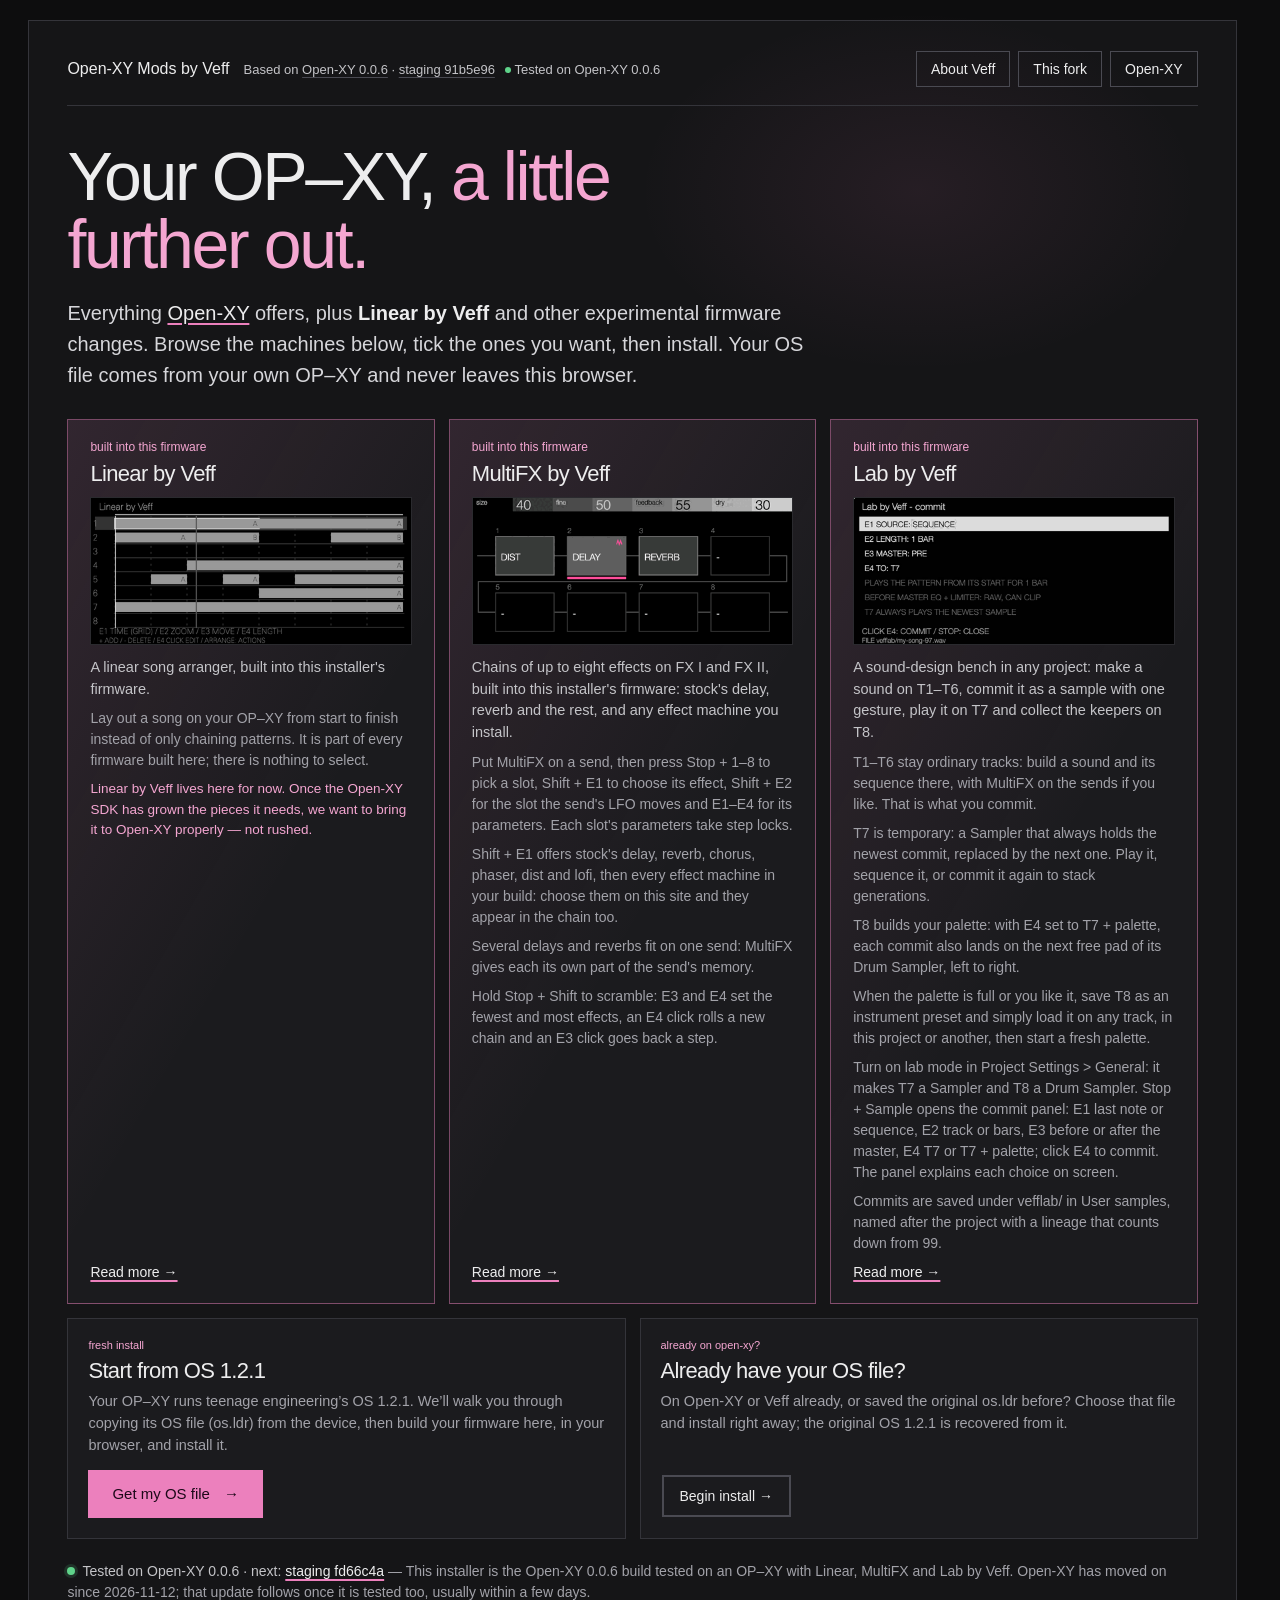
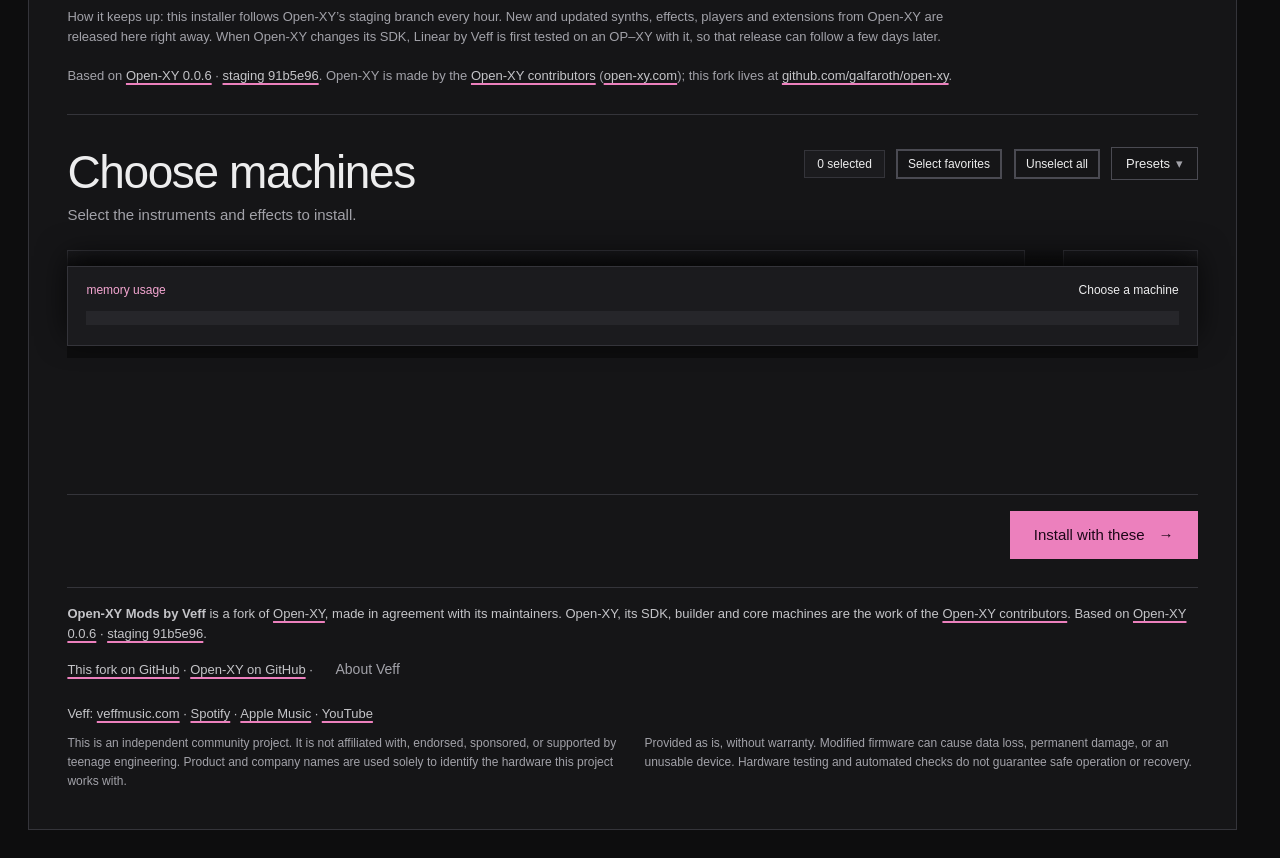
==== commit ed24f9e4: "Installer from veff/staging 5dd1a15b (kit 018): MultiFX slots 4/8 fix, scramble and undo; Lab T7/T8 " ====
--- a/index.html
+++ b/index.html
@@ -8,7 +8,7 @@
 <title>Open-XY Mods by Veff</title>
 <meta name="description" content="Open-XY Mods by Veff: an Open-XY installer for the OP–XY with everything Open-XY offers, plus Linear by Veff and other experimental changes. Your firmware never leaves your browser.">
 <!-- styles -->
-<script type="module" crossorigin src="./assets/index-Bp7otjUh.js"></script>
+<script type="module" crossorigin src="./assets/index-DRttSqKy.js"></script>
 <link rel="stylesheet" crossorigin href="./assets/index-DgIkmvF_.css">
 
 <body>
